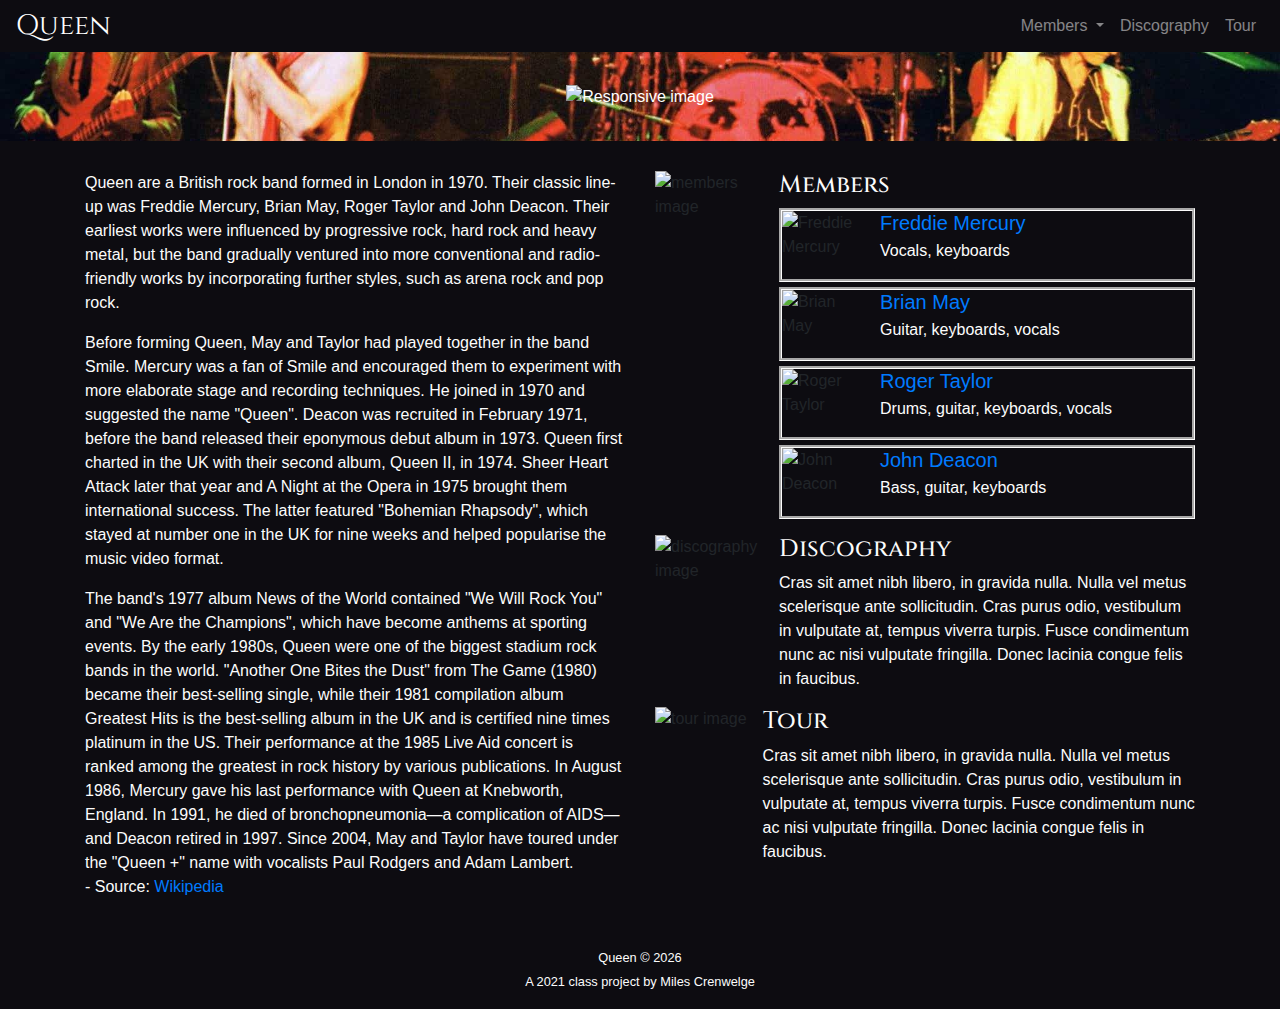
==== docs/index.html @ da1beb16 "html and templates check in" ====
<!doctype html>
<html lang="en">
  <head>
    <title>Queen | Index</title>
    <meta name="description" content="Learn about the band Queen.">
    <meta charset="utf-8">
    <meta http-equiv="X-UA-Compatible" content="IE=edge"/>
    <meta name="viewport" content="width=device-width, initial-scale=1, maximum-scale=1">
    <link rel="stylesheet" href="css/main.css">
    <link rel="preconnect" href="https://fonts.gstatic.com">
    <link href="https://fonts.googleapis.com/css2?family=Cinzel&display=swap" rel="stylesheet">
  </head>
  <body>
    <nav class="navbar navbar-expand-lg navbar-dark navbar-custom">
  <!-- make "Queen" a google font -->
  <a class="navbar-brand" href="index.html">Queen</a>
  <button class="navbar-toggler" type="button" data-toggle="collapse" data-target="#navbarNavDropdown" aria-controls="navbarNavDropdown" aria-expanded="false" aria-label="Toggle navigation">
    <span class="navbar-toggler-icon"></span>
  </button>
  <div class="collapse navbar-collapse" id="navbarNavDropdown">
    <ul class="navbar-nav ml-auto">
      <li class="nav-item">
        <!-- something needs to change here so the dropdown goes under members, not queen -->
        <a class="nav-link dropdown-toggle" href="#" id="navbarDropdownMenuLink" data-toggle="dropdown" aria-haspopup="true" aria-expanded="false">
          Members
        </a>
        <div class="dropdown-menu" aria-labelledby="navbarDropdownMenuLink">
          <!-- gotta change smth here so you can click on another member from the dropdown while on a member page (currently routes to /members/members/..., so it breaks) -->
          <a class="dropdown-item" href="members/freddie-mercury.html">Freddie Mercury</a>
          <a class="dropdown-item" href="members/brian-may.html">Brian May</a>
          <a class="dropdown-item" href="members/roger-taylor.html">Roger Taylor</a>
          <a class="dropdown-item" href="members/john-deacon.html">John Deacon</a>
        </div>
      </li>
      <li class="nav-item">
         <a class="nav-link" href="discography.html">Discography</a>
      </li>
      <li class="nav-item">
         <a class="nav-link" href="tour.html">Tour</a>
      </li>
    </ul>
  </div>
</nav>


    
<div class="jumbotron banner jumbotron-fluid text-center">
    <!-- can change the image out with the commented out stuff in the jumbotron includes -->
    <img src="../img/queen-logo-white.png" class="img-fluid" alt="Responsive image">
</div>


<div class="container">
  <div class="row">
  <!-- can i center this at everything before lg and then add extra top and bottom padding at lg to center it alongside the media objects -->
    <div class="site-description col-sm-12 col-md-12 col-lg-6">
      <p>Queen are a British rock band formed in London in 1970. Their classic line-up was Freddie Mercury, Brian May, Roger Taylor  and John Deacon. Their earliest works were influenced by progressive rock, hard rock and heavy metal, but the band gradually ventured into more conventional and radio-friendly works by incorporating further styles, such as arena rock and pop rock.</p>

      <p>Before forming Queen, May and Taylor had played together in the band Smile. Mercury was a fan of Smile and encouraged them to experiment with more elaborate stage and recording techniques. He joined in 1970 and suggested the name "Queen". Deacon was recruited in February 1971, before the band released their eponymous debut album in 1973. Queen first charted in the UK with their second album, Queen II, in 1974. Sheer Heart Attack later that year and A Night at the Opera in 1975 brought them international success. The latter featured "Bohemian Rhapsody", which stayed at number one in the UK for nine weeks and helped popularise the music video format.</p>

      <p>The band's 1977 album News of the World contained "We Will Rock You" and "We Are the Champions", which have become anthems at sporting events. By the early 1980s, Queen were one of the biggest stadium rock bands in the world. "Another One Bites the Dust" from The Game (1980) became their best-selling single, while their 1981 compilation album Greatest Hits is the best-selling album in the UK and is certified nine times platinum in the US. Their performance at the 1985 Live Aid concert is ranked among the greatest in rock history by various publications. In August 1986, Mercury gave his last performance with Queen at Knebworth, England. In 1991, he died of bronchopneumonia—a complication of AIDS—and Deacon retired in 1997. Since 2004, May and Taylor have toured under the "Queen +" name with vocalists Paul Rodgers and Adam Lambert.
      <!-- make this smaller -->
      <br>- Source: <a href="https://en.wikipedia.org/wiki/Queen_(band)">Wikipedia</a></p>
    </div>
    <div class="col-sm-12 col-md-12 col-lg-6">
      <div class="media">
        <img class="align-self-start mr-3 index-bullet-img" src="../img/queen-logo-white.png" alt="members image">
        <div class="media-body">
          <h4 class="mt-0">Members</h4>
          <ul class="list-unstyled">
            
            <li class="media index-members">
              <img class="index-members-photos mr-3 img-fluid" src="../img/members/freddie-mercury-bw.jpg" alt="Freddie Mercury">
              <div class="media-body">
                <h5 class="mt-0 mb-1"><a href="members/freddie-mercury.html">Freddie Mercury</a></h5>
                <p>Vocals, keyboards</p>
              </div>
            </li>
            
            <li class="media index-members">
              <img class="index-members-photos mr-3 img-fluid" src="../img/members/brian-may-bw.jpg" alt="Brian May">
              <div class="media-body">
                <h5 class="mt-0 mb-1"><a href="members/brian-may.html">Brian May</a></h5>
                <p>Guitar, keyboards, vocals</p>
              </div>
            </li>
            
            <li class="media index-members">
              <img class="index-members-photos mr-3 img-fluid" src="../img/members/roger-taylor-bw.jpg" alt="Roger Taylor">
              <div class="media-body">
                <h5 class="mt-0 mb-1"><a href="members/roger-taylor.html">Roger Taylor</a></h5>
                <p>Drums, guitar, keyboards, vocals</p>
              </div>
            </li>
            
            <li class="media index-members">
              <img class="index-members-photos mr-3 img-fluid" src="../img/members/john-deacon-bw.jpg" alt="John Deacon">
              <div class="media-body">
                <h5 class="mt-0 mb-1"><a href="members/john-deacon.html">John Deacon</a></h5>
                <p>Bass, guitar, keyboards</p>
              </div>
            </li>
            
          </ul>
        </div>
      </div>
      <div class="media">
        <img class="align-self-start mr-3 index-bullet-img" src="../img/queen-logo-white.png" alt="discography image">
        <div class="media-body">
          <h4 class="mt-0">Discography</h4>
          <p>Cras sit amet nibh libero, in gravida nulla. Nulla vel metus scelerisque ante sollicitudin. Cras purus odio, vestibulum in vulputate at, tempus viverra turpis. Fusce condimentum nunc ac nisi vulputate fringilla. Donec lacinia congue felis in faucibus.</p>
        </div>
      </div>
      <div class="media">
        <img class="align-self-start mr-3 index-bullet-img" src="../img/queen-logo-white.png" alt="tour image">
        <div class="media-body">
          <h4 class="mt-0">Tour</h4>
          <p>Cras sit amet nibh libero, in gravida nulla. Nulla vel metus scelerisque ante sollicitudin. Cras purus odio, vestibulum in vulputate at, tempus viverra turpis. Fusce condimentum nunc ac nisi vulputate fringilla. Donec lacinia congue felis in faucibus.</p>
        </div>
      </div>
    </div>
  </div>
</div>


    <footer>
<p id="legal" class="center-block text-center">
  <small> Queen &copy; <span class="copyright-year"></span><br>A 2021 class project by Miles Crenwelge</p>
</footer>


    <script src="js/jquery.js"></script>
    <script src="js/popper.js"></script>
    <script src="js/bootstrap.js"></script>
    <script src="js/scripts.js"></script>
  </body>
</html>
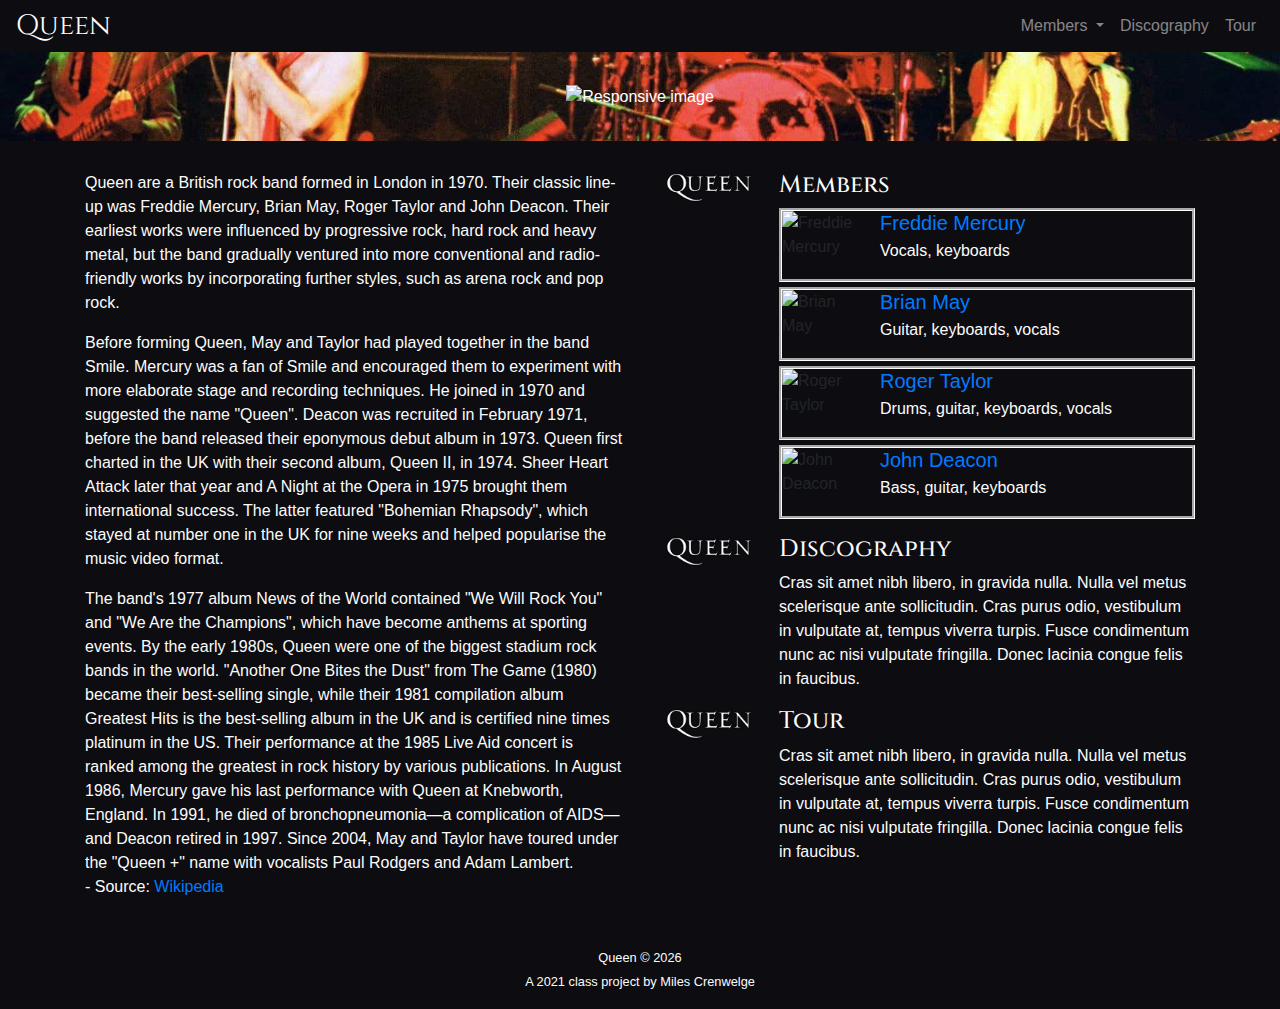
==== commit 463001a6: "fixing some images" ====
--- a/docs/index.html
+++ b/docs/index.html
@@ -64,7 +64,7 @@
     </div>
     <div class="col-sm-12 col-md-12 col-lg-6">
       <div class="media">
-        <img class="align-self-start mr-3 index-bullet-img" src="../img/queen-logo-white.png" alt="members image">
+        <img class="align-self-start mr-3 index-bullet-img" src="img/queen-logo-white.png" alt="members image">
         <div class="media-body">
           <h4 class="mt-0">Members</h4>
           <ul class="list-unstyled">
@@ -105,14 +105,14 @@
         </div>
       </div>
       <div class="media">
-        <img class="align-self-start mr-3 index-bullet-img" src="../img/queen-logo-white.png" alt="discography image">
+        <img class="align-self-start mr-3 index-bullet-img" src="img/queen-logo-white.png" alt="discography image">
         <div class="media-body">
           <h4 class="mt-0">Discography</h4>
           <p>Cras sit amet nibh libero, in gravida nulla. Nulla vel metus scelerisque ante sollicitudin. Cras purus odio, vestibulum in vulputate at, tempus viverra turpis. Fusce condimentum nunc ac nisi vulputate fringilla. Donec lacinia congue felis in faucibus.</p>
         </div>
       </div>
       <div class="media">
-        <img class="align-self-start mr-3 index-bullet-img" src="../img/queen-logo-white.png" alt="tour image">
+        <img class="align-self-start mr-3 index-bullet-img" src="img/queen-logo-white.png" alt="tour image">
         <div class="media-body">
           <h4 class="mt-0">Tour</h4>
           <p>Cras sit amet nibh libero, in gravida nulla. Nulla vel metus scelerisque ante sollicitudin. Cras purus odio, vestibulum in vulputate at, tempus viverra turpis. Fusce condimentum nunc ac nisi vulputate fringilla. Donec lacinia congue felis in faucibus.</p>
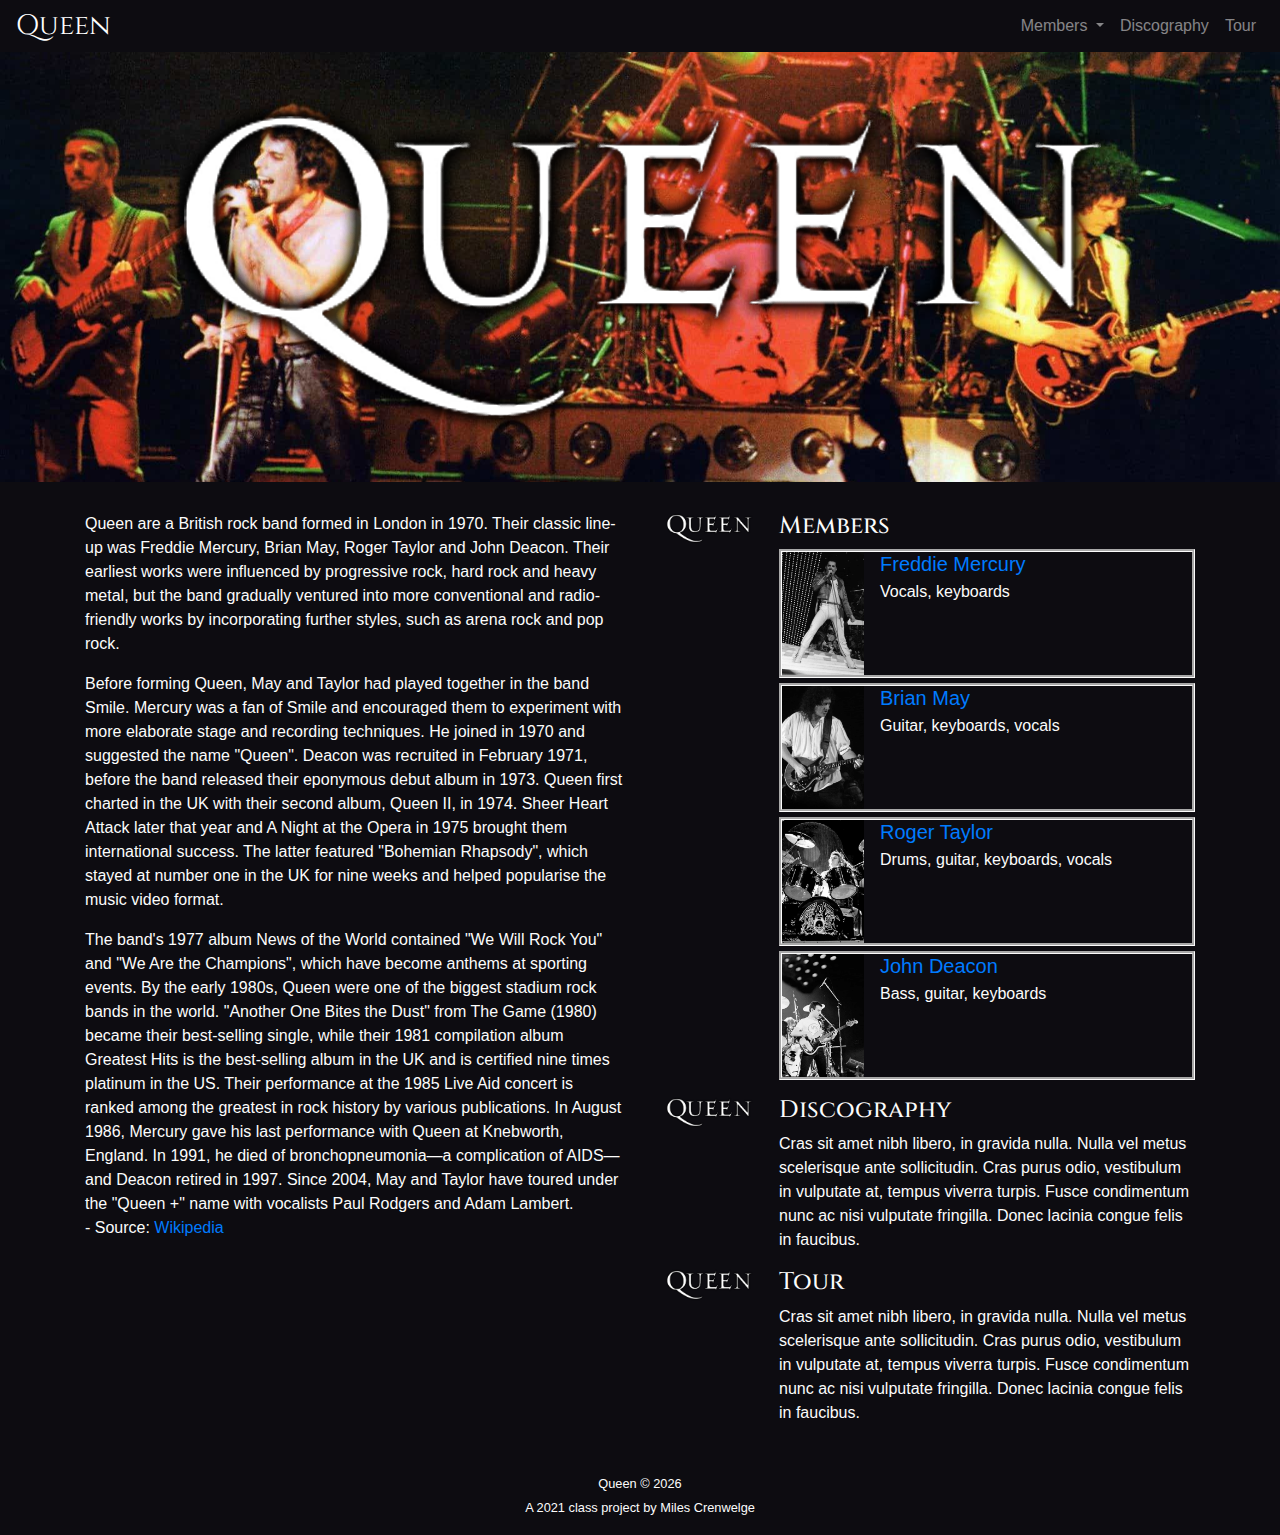
==== commit f7824f51: "fixing images for pages, hopefully" ====
--- a/docs/index.html
+++ b/docs/index.html
@@ -46,7 +46,7 @@
     
 <div class="jumbotron banner jumbotron-fluid text-center">
     <!-- can change the image out with the commented out stuff in the jumbotron includes -->
-    <img src="../img/queen-logo-white.png" class="img-fluid" alt="Responsive image">
+    <img src="img/queen-logo-white.png" class="img-fluid" alt="Responsive image">
 </div>
 
 
@@ -70,7 +70,7 @@
           <ul class="list-unstyled">
             
             <li class="media index-members">
-              <img class="index-members-photos mr-3 img-fluid" src="../img/members/freddie-mercury-bw.jpg" alt="Freddie Mercury">
+              <img class="index-members-photos mr-3 img-fluid" src="img/members/freddie-mercury-bw.jpg" alt="Freddie Mercury">
               <div class="media-body">
                 <h5 class="mt-0 mb-1"><a href="members/freddie-mercury.html">Freddie Mercury</a></h5>
                 <p>Vocals, keyboards</p>
@@ -78,7 +78,7 @@
             </li>
             
             <li class="media index-members">
-              <img class="index-members-photos mr-3 img-fluid" src="../img/members/brian-may-bw.jpg" alt="Brian May">
+              <img class="index-members-photos mr-3 img-fluid" src="img/members/brian-may-bw.jpg" alt="Brian May">
               <div class="media-body">
                 <h5 class="mt-0 mb-1"><a href="members/brian-may.html">Brian May</a></h5>
                 <p>Guitar, keyboards, vocals</p>
@@ -86,7 +86,7 @@
             </li>
             
             <li class="media index-members">
-              <img class="index-members-photos mr-3 img-fluid" src="../img/members/roger-taylor-bw.jpg" alt="Roger Taylor">
+              <img class="index-members-photos mr-3 img-fluid" src="img/members/roger-taylor-bw.jpg" alt="Roger Taylor">
               <div class="media-body">
                 <h5 class="mt-0 mb-1"><a href="members/roger-taylor.html">Roger Taylor</a></h5>
                 <p>Drums, guitar, keyboards, vocals</p>
@@ -94,7 +94,7 @@
             </li>
             
             <li class="media index-members">
-              <img class="index-members-photos mr-3 img-fluid" src="../img/members/john-deacon-bw.jpg" alt="John Deacon">
+              <img class="index-members-photos mr-3 img-fluid" src="img/members/john-deacon-bw.jpg" alt="John Deacon">
               <div class="media-body">
                 <h5 class="mt-0 mb-1"><a href="members/john-deacon.html">John Deacon</a></h5>
                 <p>Bass, guitar, keyboards</p>
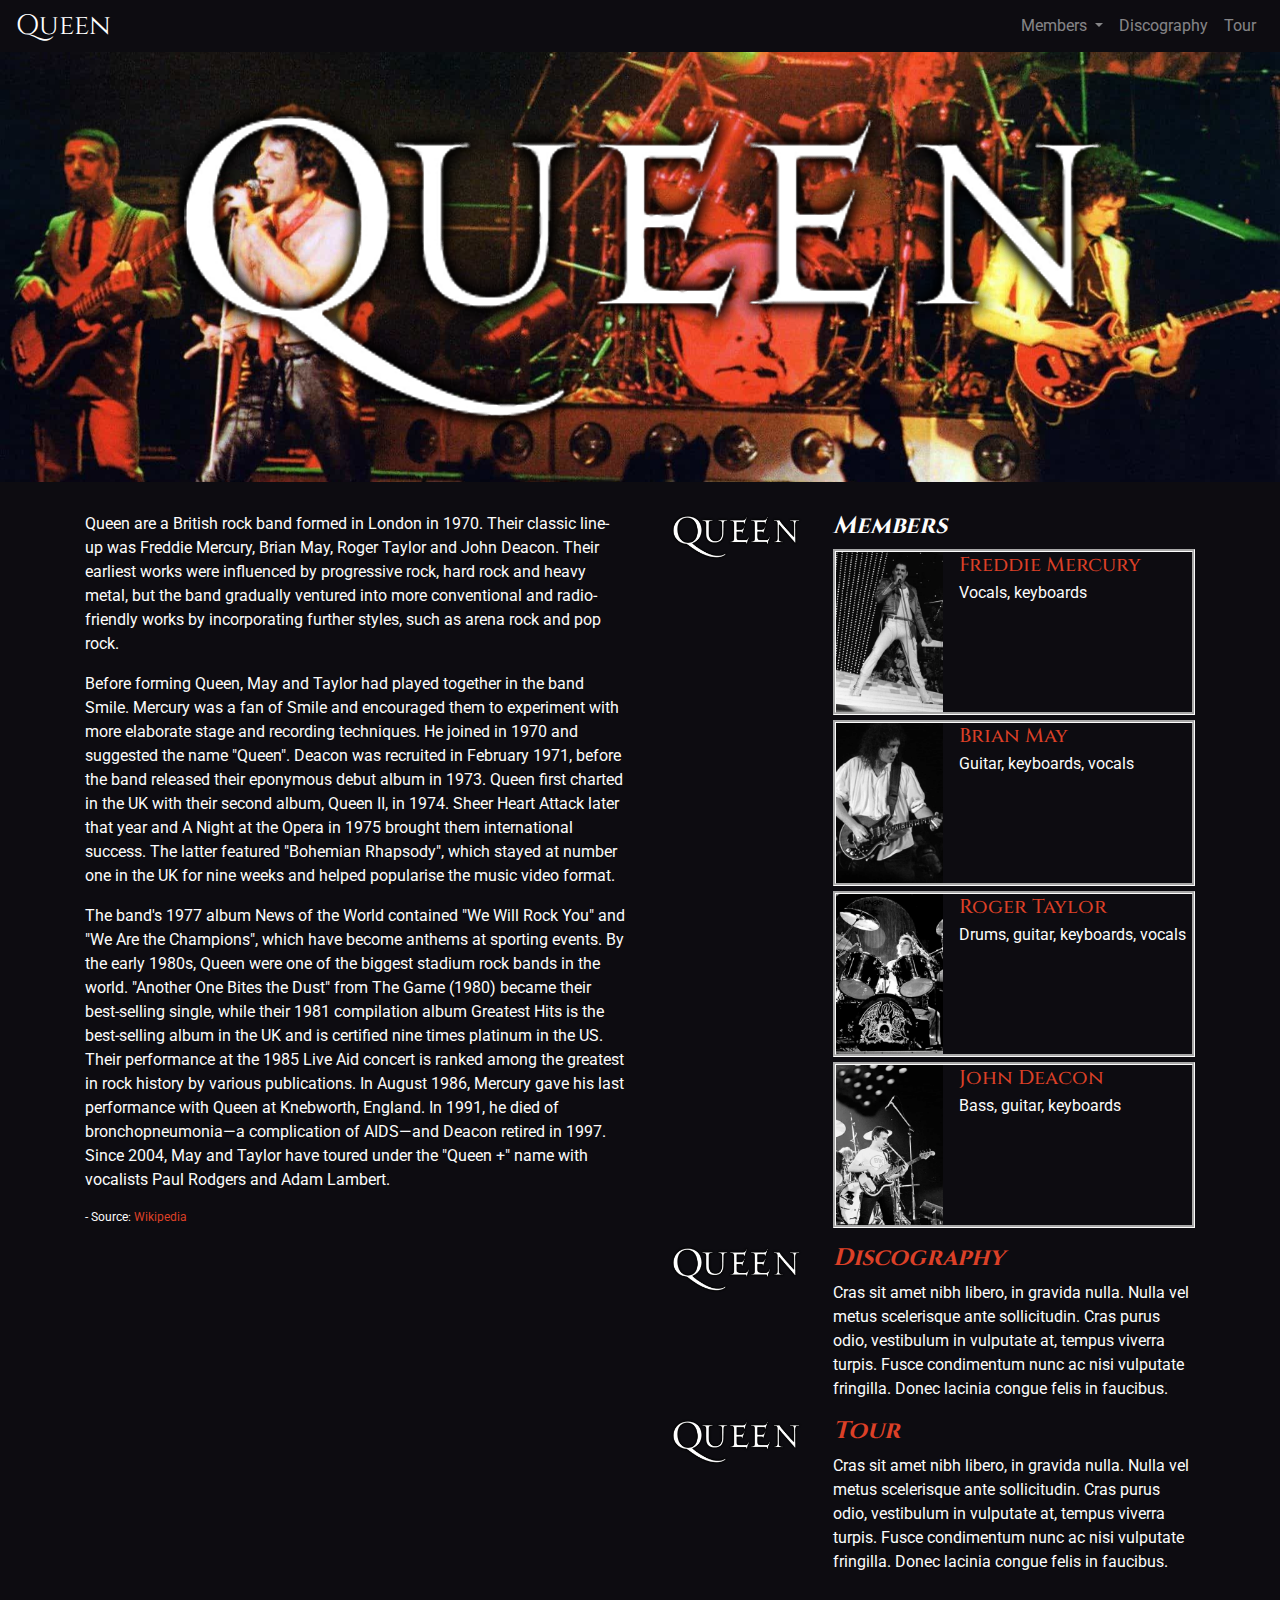
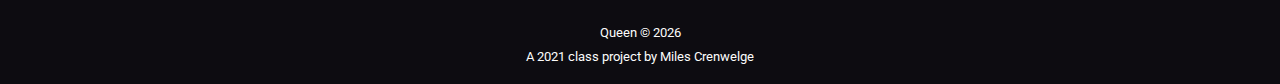
==== commit 939996f3: "updating some fonts" ====
--- a/docs/index.html
+++ b/docs/index.html
@@ -8,7 +8,8 @@
     <meta name="viewport" content="width=device-width, initial-scale=1, maximum-scale=1">
     <link rel="stylesheet" href="css/main.css">
     <link rel="preconnect" href="https://fonts.gstatic.com">
-    <link href="https://fonts.googleapis.com/css2?family=Cinzel&display=swap" rel="stylesheet">
+    <link rel="preconnect" href="https://fonts.gstatic.com">
+    <link href="https://fonts.googleapis.com/css2?family=Cinzel&family=Roboto:ital@0;1&display=swap" rel="stylesheet">
   </head>
   <body>
     <nav class="navbar navbar-expand-lg navbar-dark navbar-custom">
@@ -58,9 +59,9 @@
 
       <p>Before forming Queen, May and Taylor had played together in the band Smile. Mercury was a fan of Smile and encouraged them to experiment with more elaborate stage and recording techniques. He joined in 1970 and suggested the name "Queen". Deacon was recruited in February 1971, before the band released their eponymous debut album in 1973. Queen first charted in the UK with their second album, Queen II, in 1974. Sheer Heart Attack later that year and A Night at the Opera in 1975 brought them international success. The latter featured "Bohemian Rhapsody", which stayed at number one in the UK for nine weeks and helped popularise the music video format.</p>
 
-      <p>The band's 1977 album News of the World contained "We Will Rock You" and "We Are the Champions", which have become anthems at sporting events. By the early 1980s, Queen were one of the biggest stadium rock bands in the world. "Another One Bites the Dust" from The Game (1980) became their best-selling single, while their 1981 compilation album Greatest Hits is the best-selling album in the UK and is certified nine times platinum in the US. Their performance at the 1985 Live Aid concert is ranked among the greatest in rock history by various publications. In August 1986, Mercury gave his last performance with Queen at Knebworth, England. In 1991, he died of bronchopneumonia—a complication of AIDS—and Deacon retired in 1997. Since 2004, May and Taylor have toured under the "Queen +" name with vocalists Paul Rodgers and Adam Lambert.
+      <p>The band's 1977 album News of the World contained "We Will Rock You" and "We Are the Champions", which have become anthems at sporting events. By the early 1980s, Queen were one of the biggest stadium rock bands in the world. "Another One Bites the Dust" from The Game (1980) became their best-selling single, while their 1981 compilation album Greatest Hits is the best-selling album in the UK and is certified nine times platinum in the US. Their performance at the 1985 Live Aid concert is ranked among the greatest in rock history by various publications. In August 1986, Mercury gave his last performance with Queen at Knebworth, England. In 1991, he died of bronchopneumonia—a complication of AIDS—and Deacon retired in 1997. Since 2004, May and Taylor have toured under the "Queen +" name with vocalists Paul Rodgers and Adam Lambert. </p>
       <!-- make this smaller -->
-      <br>- Source: <a href="https://en.wikipedia.org/wiki/Queen_(band)">Wikipedia</a></p>
+      <p class="band-description-index">- Source: <a href="https://en.wikipedia.org/wiki/Queen_(band)">Wikipedia</a></p>
     </div>
     <div class="col-sm-12 col-md-12 col-lg-6">
       <div class="media">
@@ -72,7 +73,7 @@
             <li class="media index-members">
               <img class="index-members-photos mr-3 img-fluid" src="img/members/freddie-mercury-bw.jpg" alt="Freddie Mercury">
               <div class="media-body">
-                <h5 class="mt-0 mb-1"><a href="members/freddie-mercury.html">Freddie Mercury</a></h5>
+                <h5 class="mt-0 mb-1"><a  class="index-members-name" href="members/freddie-mercury.html">Freddie Mercury</a></h5>
                 <p>Vocals, keyboards</p>
               </div>
             </li>
@@ -80,7 +81,7 @@
             <li class="media index-members">
               <img class="index-members-photos mr-3 img-fluid" src="img/members/brian-may-bw.jpg" alt="Brian May">
               <div class="media-body">
-                <h5 class="mt-0 mb-1"><a href="members/brian-may.html">Brian May</a></h5>
+                <h5 class="mt-0 mb-1"><a  class="index-members-name" href="members/brian-may.html">Brian May</a></h5>
                 <p>Guitar, keyboards, vocals</p>
               </div>
             </li>
@@ -88,7 +89,7 @@
             <li class="media index-members">
               <img class="index-members-photos mr-3 img-fluid" src="img/members/roger-taylor-bw.jpg" alt="Roger Taylor">
               <div class="media-body">
-                <h5 class="mt-0 mb-1"><a href="members/roger-taylor.html">Roger Taylor</a></h5>
+                <h5 class="mt-0 mb-1"><a  class="index-members-name" href="members/roger-taylor.html">Roger Taylor</a></h5>
                 <p>Drums, guitar, keyboards, vocals</p>
               </div>
             </li>
@@ -96,7 +97,7 @@
             <li class="media index-members">
               <img class="index-members-photos mr-3 img-fluid" src="img/members/john-deacon-bw.jpg" alt="John Deacon">
               <div class="media-body">
-                <h5 class="mt-0 mb-1"><a href="members/john-deacon.html">John Deacon</a></h5>
+                <h5 class="mt-0 mb-1"><a  class="index-members-name" href="members/john-deacon.html">John Deacon</a></h5>
                 <p>Bass, guitar, keyboards</p>
               </div>
             </li>
@@ -107,14 +108,14 @@
       <div class="media">
         <img class="align-self-start mr-3 index-bullet-img" src="img/queen-logo-white.png" alt="discography image">
         <div class="media-body">
-          <h4 class="mt-0">Discography</h4>
+          <h4 class="mt-0"><a href="discography.html">Discography</a></h4>
           <p>Cras sit amet nibh libero, in gravida nulla. Nulla vel metus scelerisque ante sollicitudin. Cras purus odio, vestibulum in vulputate at, tempus viverra turpis. Fusce condimentum nunc ac nisi vulputate fringilla. Donec lacinia congue felis in faucibus.</p>
         </div>
       </div>
       <div class="media">
         <img class="align-self-start mr-3 index-bullet-img" src="img/queen-logo-white.png" alt="tour image">
         <div class="media-body">
-          <h4 class="mt-0">Tour</h4>
+          <h4 class="mt-0"><a href="tour.html">Tour</a></h4>
           <p>Cras sit amet nibh libero, in gravida nulla. Nulla vel metus scelerisque ante sollicitudin. Cras purus odio, vestibulum in vulputate at, tempus viverra turpis. Fusce condimentum nunc ac nisi vulputate fringilla. Donec lacinia congue felis in faucibus.</p>
         </div>
       </div>
--- a/docs/css/main.css
+++ b/docs/css/main.css
@@ -3,5 +3,5 @@
  * Copyright 2011-2021 The Bootstrap Authors
  * Copyright 2011-2021 Twitter, Inc.
  * Licensed under MIT (https://github.com/twbs/bootstrap/blob/main/LICENSE)
- */:root{--blue:#007bff;--indigo:#6610f2;--purple:#6f42c1;--pink:#e83e8c;--red:#dc3545;--orange:#fd7e14;--yellow:#ffc107;--green:#28a745;--teal:#20c997;--cyan:#17a2b8;--white:#fff;--gray:#6c757d;--gray-dark:#343a40;--primary:#007bff;--secondary:#6c757d;--success:#28a745;--info:#17a2b8;--warning:#ffc107;--danger:#dc3545;--light:#f8f9fa;--dark:#343a40;--breakpoint-xs:0;--breakpoint-sm:576px;--breakpoint-md:768px;--breakpoint-lg:992px;--breakpoint-xl:1200px;--font-family-sans-serif:-apple-system,BlinkMacSystemFont,"Segoe UI",Roboto,"Helvetica Neue",Arial,"Noto Sans","Liberation Sans",sans-serif,"Apple Color Emoji","Segoe UI Emoji","Segoe UI Symbol","Noto Color Emoji";--font-family-monospace:SFMono-Regular,Menlo,Monaco,Consolas,"Liberation Mono","Courier New",monospace}*,:after,:before{box-sizing:border-box}html{font-family:sans-serif;line-height:1.15;-webkit-text-size-adjust:100%;-webkit-tap-highlight-color:rgba(0,0,0,0)}article,aside,figcaption,figure,footer,header,hgroup,main,nav,section{display:block}body{margin:0;font-family:-apple-system,BlinkMacSystemFont,Segoe UI,Roboto,Helvetica Neue,Arial,Noto Sans,Liberation Sans,sans-serif,Apple Color Emoji,Segoe UI Emoji,Segoe UI Symbol,Noto Color Emoji;font-size:1rem;font-weight:400;line-height:1.5;color:#212529;text-align:left;background-color:#fff}[tabindex="-1"]:focus:not(:focus-visible){outline:0!important}hr{box-sizing:content-box;height:0;overflow:visible}h1,h2,h3,h4,h5,h6{margin-top:0;margin-bottom:.5rem}p{margin-top:0;margin-bottom:1rem}abbr[data-original-title],abbr[title]{text-decoration:underline;-webkit-text-decoration:underline dotted;-moz-text-decoration:underline dotted;text-decoration:underline dotted;cursor:help;border-bottom:0;-webkit-text-decoration-skip-ink:none;text-decoration-skip-ink:none}address{font-style:normal;line-height:inherit}address,dl,ol,ul{margin-bottom:1rem}dl,ol,ul{margin-top:0}ol ol,ol ul,ul ol,ul ul{margin-bottom:0}dt{font-weight:700}dd{margin-bottom:.5rem;margin-left:0}blockquote{margin:0 0 1rem}b,strong{font-weight:bolder}small{font-size:80%}sub,sup{position:relative;font-size:75%;line-height:0;vertical-align:baseline}sub{bottom:-.25em}sup{top:-.5em}a{color:#007bff;text-decoration:none;background-color:transparent}a:hover{color:#0056b3;text-decoration:underline}a:not([href]):not([class]){color:inherit;text-decoration:none}a:not([href]):not([class]):hover{color:inherit;text-decoration:none}code,kbd,pre,samp{font-family:SFMono-Regular,Menlo,Monaco,Consolas,Liberation Mono,Courier New,monospace;font-size:1em}pre{margin-top:0;margin-bottom:1rem;overflow:auto;-ms-overflow-style:scrollbar}figure{margin:0 0 1rem}img{border-style:none}img,svg{vertical-align:middle}svg{overflow:hidden}table{border-collapse:collapse}caption{padding-top:.75rem;padding-bottom:.75rem;color:#6c757d;text-align:left;caption-side:bottom}th{text-align:inherit;text-align:-webkit-match-parent}label{display:inline-block;margin-bottom:.5rem}button{border-radius:0}button:focus:not(:focus-visible){outline:0}button,input,optgroup,select,textarea{margin:0;font-family:inherit;font-size:inherit;line-height:inherit}button,input{overflow:visible}button,select{text-transform:none}[role=button]{cursor:pointer}select{word-wrap:normal}[type=button],[type=reset],[type=submit],button{-webkit-appearance:button}[type=button]:not(:disabled),[type=reset]:not(:disabled),[type=submit]:not(:disabled),button:not(:disabled){cursor:pointer}[type=button]::-moz-focus-inner,[type=reset]::-moz-focus-inner,[type=submit]::-moz-focus-inner,button::-moz-focus-inner{padding:0;border-style:none}input[type=checkbox],input[type=radio]{box-sizing:border-box;padding:0}textarea{overflow:auto;resize:vertical}fieldset{min-width:0;padding:0;margin:0;border:0}legend{display:block;width:100%;max-width:100%;padding:0;margin-bottom:.5rem;font-size:1.5rem;line-height:inherit;color:inherit;white-space:normal}progress{vertical-align:baseline}[type=number]::-webkit-inner-spin-button,[type=number]::-webkit-outer-spin-button{height:auto}[type=search]{outline-offset:-2px;-webkit-appearance:none}[type=search]::-webkit-search-decoration{-webkit-appearance:none}::-webkit-file-upload-button{font:inherit;-webkit-appearance:button}output{display:inline-block}summary{display:list-item;cursor:pointer}template{display:none}[hidden]{display:none!important}.h1,.h2,.h3,.h4,.h5,.h6,h1,h2,h3,h4,h5,h6{margin-bottom:.5rem;font-weight:500;line-height:1.2}.h1,h1{font-size:2.5rem}.h2,h2{font-size:2rem}.h3,h3{font-size:1.75rem}.h4,h4{font-size:1.5rem}.h5,h5{font-size:1.25rem}.h6,h6{font-size:1rem}.lead{font-size:1.25rem;font-weight:300}.display-1{font-size:6rem}.display-1,.display-2{font-weight:300;line-height:1.2}.display-2{font-size:5.5rem}.display-3{font-size:4.5rem}.display-3,.display-4{font-weight:300;line-height:1.2}.display-4{font-size:3.5rem}hr{margin-top:1rem;margin-bottom:1rem;border:0;border-top:1px solid rgba(0,0,0,.1)}.small,small{font-size:80%;font-weight:400}.mark,mark{padding:.2em;background-color:#fcf8e3}.list-inline,.list-unstyled{padding-left:0;list-style:none}.list-inline-item{display:inline-block}.list-inline-item:not(:last-child){margin-right:.5rem}.initialism{font-size:90%;text-transform:uppercase}.blockquote{margin-bottom:1rem;font-size:1.25rem}.blockquote-footer{display:block;font-size:80%;color:#6c757d}.blockquote-footer:before{content:"\2014\00A0"}.img-fluid,.img-thumbnail{max-width:100%;height:auto}.img-thumbnail{padding:.25rem;background-color:#fff;border:1px solid #dee2e6;border-radius:.25rem}.figure{display:inline-block}.figure-img{margin-bottom:.5rem;line-height:1}.figure-caption{font-size:90%;color:#6c757d}code{font-size:87.5%;color:#e83e8c;word-wrap:break-word}a>code{color:inherit}kbd{padding:.2rem .4rem;font-size:87.5%;color:#fff;background-color:#212529;border-radius:.2rem}kbd kbd{padding:0;font-size:100%;font-weight:700}pre{display:block;font-size:87.5%;color:#212529}pre code{font-size:inherit;color:inherit;word-break:normal}.pre-scrollable{max-height:340px;overflow-y:scroll}.container,.container-fluid,.container-lg,.container-md,.container-sm,.container-xl{width:100%;padding-right:15px;padding-left:15px;margin-right:auto;margin-left:auto}@media (min-width:576px){.container,.container-sm{max-width:540px}}@media (min-width:768px){.container,.container-md,.container-sm{max-width:720px}}@media (min-width:992px){.container,.container-lg,.container-md,.container-sm{max-width:960px}}@media (min-width:1200px){.container,.container-lg,.container-md,.container-sm,.container-xl{max-width:1140px}}.row{display:-webkit-flex;display:-ms-flexbox;display:flex;-webkit-flex-wrap:wrap;-ms-flex-wrap:wrap;flex-wrap:wrap;margin-right:-15px;margin-left:-15px}.no-gutters{margin-right:0;margin-left:0}.no-gutters>.col,.no-gutters>[class*=col-]{padding-right:0;padding-left:0}.col,.col-1,.col-2,.col-3,.col-4,.col-5,.col-6,.col-7,.col-8,.col-9,.col-10,.col-11,.col-12,.col-auto,.col-lg,.col-lg-1,.col-lg-2,.col-lg-3,.col-lg-4,.col-lg-5,.col-lg-6,.col-lg-7,.col-lg-8,.col-lg-9,.col-lg-10,.col-lg-11,.col-lg-12,.col-lg-auto,.col-md,.col-md-1,.col-md-2,.col-md-3,.col-md-4,.col-md-5,.col-md-6,.col-md-7,.col-md-8,.col-md-9,.col-md-10,.col-md-11,.col-md-12,.col-md-auto,.col-sm,.col-sm-1,.col-sm-2,.col-sm-3,.col-sm-4,.col-sm-5,.col-sm-6,.col-sm-7,.col-sm-8,.col-sm-9,.col-sm-10,.col-sm-11,.col-sm-12,.col-sm-auto,.col-xl,.col-xl-1,.col-xl-2,.col-xl-3,.col-xl-4,.col-xl-5,.col-xl-6,.col-xl-7,.col-xl-8,.col-xl-9,.col-xl-10,.col-xl-11,.col-xl-12,.col-xl-auto{position:relative;width:100%;padding-right:15px;padding-left:15px}.col{-webkit-flex-basis:0;-ms-flex-preferred-size:0;flex-basis:0;-webkit-flex-grow:1;-ms-flex-positive:1;flex-grow:1;max-width:100%}.row-cols-1>*{-webkit-flex:0 0 100%;-ms-flex:0 0 100%;flex:0 0 100%;max-width:100%}.row-cols-2>*{-webkit-flex:0 0 50%;-ms-flex:0 0 50%;flex:0 0 50%;max-width:50%}.row-cols-3>*{-webkit-flex:0 0 33.33333%;-ms-flex:0 0 33.33333%;flex:0 0 33.33333%;max-width:33.33333%}.row-cols-4>*{-webkit-flex:0 0 25%;-ms-flex:0 0 25%;flex:0 0 25%;max-width:25%}.row-cols-5>*{-webkit-flex:0 0 20%;-ms-flex:0 0 20%;flex:0 0 20%;max-width:20%}.row-cols-6>*{-webkit-flex:0 0 16.66667%;-ms-flex:0 0 16.66667%;flex:0 0 16.66667%;max-width:16.66667%}.col-auto{-webkit-flex:0 0 auto;-ms-flex:0 0 auto;flex:0 0 auto;width:auto;max-width:100%}.col-1{-webkit-flex:0 0 8.33333%;-ms-flex:0 0 8.33333%;flex:0 0 8.33333%;max-width:8.33333%}.col-2{-webkit-flex:0 0 16.66667%;-ms-flex:0 0 16.66667%;flex:0 0 16.66667%;max-width:16.66667%}.col-3{-webkit-flex:0 0 25%;-ms-flex:0 0 25%;flex:0 0 25%;max-width:25%}.col-4{-webkit-flex:0 0 33.33333%;-ms-flex:0 0 33.33333%;flex:0 0 33.33333%;max-width:33.33333%}.col-5{-webkit-flex:0 0 41.66667%;-ms-flex:0 0 41.66667%;flex:0 0 41.66667%;max-width:41.66667%}.col-6{-webkit-flex:0 0 50%;-ms-flex:0 0 50%;flex:0 0 50%;max-width:50%}.col-7{-webkit-flex:0 0 58.33333%;-ms-flex:0 0 58.33333%;flex:0 0 58.33333%;max-width:58.33333%}.col-8{-webkit-flex:0 0 66.66667%;-ms-flex:0 0 66.66667%;flex:0 0 66.66667%;max-width:66.66667%}.col-9{-webkit-flex:0 0 75%;-ms-flex:0 0 75%;flex:0 0 75%;max-width:75%}.col-10{-webkit-flex:0 0 83.33333%;-ms-flex:0 0 83.33333%;flex:0 0 83.33333%;max-width:83.33333%}.col-11{-webkit-flex:0 0 91.66667%;-ms-flex:0 0 91.66667%;flex:0 0 91.66667%;max-width:91.66667%}.col-12{-webkit-flex:0 0 100%;-ms-flex:0 0 100%;flex:0 0 100%;max-width:100%}.order-first{-webkit-order:-1;-ms-flex-order:-1;order:-1}.order-last{-webkit-order:13;-ms-flex-order:13;order:13}.order-0{-webkit-order:0;-ms-flex-order:0;order:0}.order-1{-webkit-order:1;-ms-flex-order:1;order:1}.order-2{-webkit-order:2;-ms-flex-order:2;order:2}.order-3{-webkit-order:3;-ms-flex-order:3;order:3}.order-4{-webkit-order:4;-ms-flex-order:4;order:4}.order-5{-webkit-order:5;-ms-flex-order:5;order:5}.order-6{-webkit-order:6;-ms-flex-order:6;order:6}.order-7{-webkit-order:7;-ms-flex-order:7;order:7}.order-8{-webkit-order:8;-ms-flex-order:8;order:8}.order-9{-webkit-order:9;-ms-flex-order:9;order:9}.order-10{-webkit-order:10;-ms-flex-order:10;order:10}.order-11{-webkit-order:11;-ms-flex-order:11;order:11}.order-12{-webkit-order:12;-ms-flex-order:12;order:12}.offset-1{margin-left:8.33333%}.offset-2{margin-left:16.66667%}.offset-3{margin-left:25%}.offset-4{margin-left:33.33333%}.offset-5{margin-left:41.66667%}.offset-6{margin-left:50%}.offset-7{margin-left:58.33333%}.offset-8{margin-left:66.66667%}.offset-9{margin-left:75%}.offset-10{margin-left:83.33333%}.offset-11{margin-left:91.66667%}@media (min-width:576px){.col-sm{-webkit-flex-basis:0;-ms-flex-preferred-size:0;flex-basis:0;-webkit-flex-grow:1;-ms-flex-positive:1;flex-grow:1;max-width:100%}.row-cols-sm-1>*{-webkit-flex:0 0 100%;-ms-flex:0 0 100%;flex:0 0 100%;max-width:100%}.row-cols-sm-2>*{-webkit-flex:0 0 50%;-ms-flex:0 0 50%;flex:0 0 50%;max-width:50%}.row-cols-sm-3>*{-webkit-flex:0 0 33.33333%;-ms-flex:0 0 33.33333%;flex:0 0 33.33333%;max-width:33.33333%}.row-cols-sm-4>*{-webkit-flex:0 0 25%;-ms-flex:0 0 25%;flex:0 0 25%;max-width:25%}.row-cols-sm-5>*{-webkit-flex:0 0 20%;-ms-flex:0 0 20%;flex:0 0 20%;max-width:20%}.row-cols-sm-6>*{-webkit-flex:0 0 16.66667%;-ms-flex:0 0 16.66667%;flex:0 0 16.66667%;max-width:16.66667%}.col-sm-auto{-webkit-flex:0 0 auto;-ms-flex:0 0 auto;flex:0 0 auto;width:auto;max-width:100%}.col-sm-1{-webkit-flex:0 0 8.33333%;-ms-flex:0 0 8.33333%;flex:0 0 8.33333%;max-width:8.33333%}.col-sm-2{-webkit-flex:0 0 16.66667%;-ms-flex:0 0 16.66667%;flex:0 0 16.66667%;max-width:16.66667%}.col-sm-3{-webkit-flex:0 0 25%;-ms-flex:0 0 25%;flex:0 0 25%;max-width:25%}.col-sm-4{-webkit-flex:0 0 33.33333%;-ms-flex:0 0 33.33333%;flex:0 0 33.33333%;max-width:33.33333%}.col-sm-5{-webkit-flex:0 0 41.66667%;-ms-flex:0 0 41.66667%;flex:0 0 41.66667%;max-width:41.66667%}.col-sm-6{-webkit-flex:0 0 50%;-ms-flex:0 0 50%;flex:0 0 50%;max-width:50%}.col-sm-7{-webkit-flex:0 0 58.33333%;-ms-flex:0 0 58.33333%;flex:0 0 58.33333%;max-width:58.33333%}.col-sm-8{-webkit-flex:0 0 66.66667%;-ms-flex:0 0 66.66667%;flex:0 0 66.66667%;max-width:66.66667%}.col-sm-9{-webkit-flex:0 0 75%;-ms-flex:0 0 75%;flex:0 0 75%;max-width:75%}.col-sm-10{-webkit-flex:0 0 83.33333%;-ms-flex:0 0 83.33333%;flex:0 0 83.33333%;max-width:83.33333%}.col-sm-11{-webkit-flex:0 0 91.66667%;-ms-flex:0 0 91.66667%;flex:0 0 91.66667%;max-width:91.66667%}.col-sm-12{-webkit-flex:0 0 100%;-ms-flex:0 0 100%;flex:0 0 100%;max-width:100%}.order-sm-first{-webkit-order:-1;-ms-flex-order:-1;order:-1}.order-sm-last{-webkit-order:13;-ms-flex-order:13;order:13}.order-sm-0{-webkit-order:0;-ms-flex-order:0;order:0}.order-sm-1{-webkit-order:1;-ms-flex-order:1;order:1}.order-sm-2{-webkit-order:2;-ms-flex-order:2;order:2}.order-sm-3{-webkit-order:3;-ms-flex-order:3;order:3}.order-sm-4{-webkit-order:4;-ms-flex-order:4;order:4}.order-sm-5{-webkit-order:5;-ms-flex-order:5;order:5}.order-sm-6{-webkit-order:6;-ms-flex-order:6;order:6}.order-sm-7{-webkit-order:7;-ms-flex-order:7;order:7}.order-sm-8{-webkit-order:8;-ms-flex-order:8;order:8}.order-sm-9{-webkit-order:9;-ms-flex-order:9;order:9}.order-sm-10{-webkit-order:10;-ms-flex-order:10;order:10}.order-sm-11{-webkit-order:11;-ms-flex-order:11;order:11}.order-sm-12{-webkit-order:12;-ms-flex-order:12;order:12}.offset-sm-0{margin-left:0}.offset-sm-1{margin-left:8.33333%}.offset-sm-2{margin-left:16.66667%}.offset-sm-3{margin-left:25%}.offset-sm-4{margin-left:33.33333%}.offset-sm-5{margin-left:41.66667%}.offset-sm-6{margin-left:50%}.offset-sm-7{margin-left:58.33333%}.offset-sm-8{margin-left:66.66667%}.offset-sm-9{margin-left:75%}.offset-sm-10{margin-left:83.33333%}.offset-sm-11{margin-left:91.66667%}}@media (min-width:768px){.col-md{-webkit-flex-basis:0;-ms-flex-preferred-size:0;flex-basis:0;-webkit-flex-grow:1;-ms-flex-positive:1;flex-grow:1;max-width:100%}.row-cols-md-1>*{-webkit-flex:0 0 100%;-ms-flex:0 0 100%;flex:0 0 100%;max-width:100%}.row-cols-md-2>*{-webkit-flex:0 0 50%;-ms-flex:0 0 50%;flex:0 0 50%;max-width:50%}.row-cols-md-3>*{-webkit-flex:0 0 33.33333%;-ms-flex:0 0 33.33333%;flex:0 0 33.33333%;max-width:33.33333%}.row-cols-md-4>*{-webkit-flex:0 0 25%;-ms-flex:0 0 25%;flex:0 0 25%;max-width:25%}.row-cols-md-5>*{-webkit-flex:0 0 20%;-ms-flex:0 0 20%;flex:0 0 20%;max-width:20%}.row-cols-md-6>*{-webkit-flex:0 0 16.66667%;-ms-flex:0 0 16.66667%;flex:0 0 16.66667%;max-width:16.66667%}.col-md-auto{-webkit-flex:0 0 auto;-ms-flex:0 0 auto;flex:0 0 auto;width:auto;max-width:100%}.col-md-1{-webkit-flex:0 0 8.33333%;-ms-flex:0 0 8.33333%;flex:0 0 8.33333%;max-width:8.33333%}.col-md-2{-webkit-flex:0 0 16.66667%;-ms-flex:0 0 16.66667%;flex:0 0 16.66667%;max-width:16.66667%}.col-md-3{-webkit-flex:0 0 25%;-ms-flex:0 0 25%;flex:0 0 25%;max-width:25%}.col-md-4{-webkit-flex:0 0 33.33333%;-ms-flex:0 0 33.33333%;flex:0 0 33.33333%;max-width:33.33333%}.col-md-5{-webkit-flex:0 0 41.66667%;-ms-flex:0 0 41.66667%;flex:0 0 41.66667%;max-width:41.66667%}.col-md-6{-webkit-flex:0 0 50%;-ms-flex:0 0 50%;flex:0 0 50%;max-width:50%}.col-md-7{-webkit-flex:0 0 58.33333%;-ms-flex:0 0 58.33333%;flex:0 0 58.33333%;max-width:58.33333%}.col-md-8{-webkit-flex:0 0 66.66667%;-ms-flex:0 0 66.66667%;flex:0 0 66.66667%;max-width:66.66667%}.col-md-9{-webkit-flex:0 0 75%;-ms-flex:0 0 75%;flex:0 0 75%;max-width:75%}.col-md-10{-webkit-flex:0 0 83.33333%;-ms-flex:0 0 83.33333%;flex:0 0 83.33333%;max-width:83.33333%}.col-md-11{-webkit-flex:0 0 91.66667%;-ms-flex:0 0 91.66667%;flex:0 0 91.66667%;max-width:91.66667%}.col-md-12{-webkit-flex:0 0 100%;-ms-flex:0 0 100%;flex:0 0 100%;max-width:100%}.order-md-first{-webkit-order:-1;-ms-flex-order:-1;order:-1}.order-md-last{-webkit-order:13;-ms-flex-order:13;order:13}.order-md-0{-webkit-order:0;-ms-flex-order:0;order:0}.order-md-1{-webkit-order:1;-ms-flex-order:1;order:1}.order-md-2{-webkit-order:2;-ms-flex-order:2;order:2}.order-md-3{-webkit-order:3;-ms-flex-order:3;order:3}.order-md-4{-webkit-order:4;-ms-flex-order:4;order:4}.order-md-5{-webkit-order:5;-ms-flex-order:5;order:5}.order-md-6{-webkit-order:6;-ms-flex-order:6;order:6}.order-md-7{-webkit-order:7;-ms-flex-order:7;order:7}.order-md-8{-webkit-order:8;-ms-flex-order:8;order:8}.order-md-9{-webkit-order:9;-ms-flex-order:9;order:9}.order-md-10{-webkit-order:10;-ms-flex-order:10;order:10}.order-md-11{-webkit-order:11;-ms-flex-order:11;order:11}.order-md-12{-webkit-order:12;-ms-flex-order:12;order:12}.offset-md-0{margin-left:0}.offset-md-1{margin-left:8.33333%}.offset-md-2{margin-left:16.66667%}.offset-md-3{margin-left:25%}.offset-md-4{margin-left:33.33333%}.offset-md-5{margin-left:41.66667%}.offset-md-6{margin-left:50%}.offset-md-7{margin-left:58.33333%}.offset-md-8{margin-left:66.66667%}.offset-md-9{margin-left:75%}.offset-md-10{margin-left:83.33333%}.offset-md-11{margin-left:91.66667%}}@media (min-width:992px){.col-lg{-webkit-flex-basis:0;-ms-flex-preferred-size:0;flex-basis:0;-webkit-flex-grow:1;-ms-flex-positive:1;flex-grow:1;max-width:100%}.row-cols-lg-1>*{-webkit-flex:0 0 100%;-ms-flex:0 0 100%;flex:0 0 100%;max-width:100%}.row-cols-lg-2>*{-webkit-flex:0 0 50%;-ms-flex:0 0 50%;flex:0 0 50%;max-width:50%}.row-cols-lg-3>*{-webkit-flex:0 0 33.33333%;-ms-flex:0 0 33.33333%;flex:0 0 33.33333%;max-width:33.33333%}.row-cols-lg-4>*{-webkit-flex:0 0 25%;-ms-flex:0 0 25%;flex:0 0 25%;max-width:25%}.row-cols-lg-5>*{-webkit-flex:0 0 20%;-ms-flex:0 0 20%;flex:0 0 20%;max-width:20%}.row-cols-lg-6>*{-webkit-flex:0 0 16.66667%;-ms-flex:0 0 16.66667%;flex:0 0 16.66667%;max-width:16.66667%}.col-lg-auto{-webkit-flex:0 0 auto;-ms-flex:0 0 auto;flex:0 0 auto;width:auto;max-width:100%}.col-lg-1{-webkit-flex:0 0 8.33333%;-ms-flex:0 0 8.33333%;flex:0 0 8.33333%;max-width:8.33333%}.col-lg-2{-webkit-flex:0 0 16.66667%;-ms-flex:0 0 16.66667%;flex:0 0 16.66667%;max-width:16.66667%}.col-lg-3{-webkit-flex:0 0 25%;-ms-flex:0 0 25%;flex:0 0 25%;max-width:25%}.col-lg-4{-webkit-flex:0 0 33.33333%;-ms-flex:0 0 33.33333%;flex:0 0 33.33333%;max-width:33.33333%}.col-lg-5{-webkit-flex:0 0 41.66667%;-ms-flex:0 0 41.66667%;flex:0 0 41.66667%;max-width:41.66667%}.col-lg-6{-webkit-flex:0 0 50%;-ms-flex:0 0 50%;flex:0 0 50%;max-width:50%}.col-lg-7{-webkit-flex:0 0 58.33333%;-ms-flex:0 0 58.33333%;flex:0 0 58.33333%;max-width:58.33333%}.col-lg-8{-webkit-flex:0 0 66.66667%;-ms-flex:0 0 66.66667%;flex:0 0 66.66667%;max-width:66.66667%}.col-lg-9{-webkit-flex:0 0 75%;-ms-flex:0 0 75%;flex:0 0 75%;max-width:75%}.col-lg-10{-webkit-flex:0 0 83.33333%;-ms-flex:0 0 83.33333%;flex:0 0 83.33333%;max-width:83.33333%}.col-lg-11{-webkit-flex:0 0 91.66667%;-ms-flex:0 0 91.66667%;flex:0 0 91.66667%;max-width:91.66667%}.col-lg-12{-webkit-flex:0 0 100%;-ms-flex:0 0 100%;flex:0 0 100%;max-width:100%}.order-lg-first{-webkit-order:-1;-ms-flex-order:-1;order:-1}.order-lg-last{-webkit-order:13;-ms-flex-order:13;order:13}.order-lg-0{-webkit-order:0;-ms-flex-order:0;order:0}.order-lg-1{-webkit-order:1;-ms-flex-order:1;order:1}.order-lg-2{-webkit-order:2;-ms-flex-order:2;order:2}.order-lg-3{-webkit-order:3;-ms-flex-order:3;order:3}.order-lg-4{-webkit-order:4;-ms-flex-order:4;order:4}.order-lg-5{-webkit-order:5;-ms-flex-order:5;order:5}.order-lg-6{-webkit-order:6;-ms-flex-order:6;order:6}.order-lg-7{-webkit-order:7;-ms-flex-order:7;order:7}.order-lg-8{-webkit-order:8;-ms-flex-order:8;order:8}.order-lg-9{-webkit-order:9;-ms-flex-order:9;order:9}.order-lg-10{-webkit-order:10;-ms-flex-order:10;order:10}.order-lg-11{-webkit-order:11;-ms-flex-order:11;order:11}.order-lg-12{-webkit-order:12;-ms-flex-order:12;order:12}.offset-lg-0{margin-left:0}.offset-lg-1{margin-left:8.33333%}.offset-lg-2{margin-left:16.66667%}.offset-lg-3{margin-left:25%}.offset-lg-4{margin-left:33.33333%}.offset-lg-5{margin-left:41.66667%}.offset-lg-6{margin-left:50%}.offset-lg-7{margin-left:58.33333%}.offset-lg-8{margin-left:66.66667%}.offset-lg-9{margin-left:75%}.offset-lg-10{margin-left:83.33333%}.offset-lg-11{margin-left:91.66667%}}@media (min-width:1200px){.col-xl{-webkit-flex-basis:0;-ms-flex-preferred-size:0;flex-basis:0;-webkit-flex-grow:1;-ms-flex-positive:1;flex-grow:1;max-width:100%}.row-cols-xl-1>*{-webkit-flex:0 0 100%;-ms-flex:0 0 100%;flex:0 0 100%;max-width:100%}.row-cols-xl-2>*{-webkit-flex:0 0 50%;-ms-flex:0 0 50%;flex:0 0 50%;max-width:50%}.row-cols-xl-3>*{-webkit-flex:0 0 33.33333%;-ms-flex:0 0 33.33333%;flex:0 0 33.33333%;max-width:33.33333%}.row-cols-xl-4>*{-webkit-flex:0 0 25%;-ms-flex:0 0 25%;flex:0 0 25%;max-width:25%}.row-cols-xl-5>*{-webkit-flex:0 0 20%;-ms-flex:0 0 20%;flex:0 0 20%;max-width:20%}.row-cols-xl-6>*{-webkit-flex:0 0 16.66667%;-ms-flex:0 0 16.66667%;flex:0 0 16.66667%;max-width:16.66667%}.col-xl-auto{-webkit-flex:0 0 auto;-ms-flex:0 0 auto;flex:0 0 auto;width:auto;max-width:100%}.col-xl-1{-webkit-flex:0 0 8.33333%;-ms-flex:0 0 8.33333%;flex:0 0 8.33333%;max-width:8.33333%}.col-xl-2{-webkit-flex:0 0 16.66667%;-ms-flex:0 0 16.66667%;flex:0 0 16.66667%;max-width:16.66667%}.col-xl-3{-webkit-flex:0 0 25%;-ms-flex:0 0 25%;flex:0 0 25%;max-width:25%}.col-xl-4{-webkit-flex:0 0 33.33333%;-ms-flex:0 0 33.33333%;flex:0 0 33.33333%;max-width:33.33333%}.col-xl-5{-webkit-flex:0 0 41.66667%;-ms-flex:0 0 41.66667%;flex:0 0 41.66667%;max-width:41.66667%}.col-xl-6{-webkit-flex:0 0 50%;-ms-flex:0 0 50%;flex:0 0 50%;max-width:50%}.col-xl-7{-webkit-flex:0 0 58.33333%;-ms-flex:0 0 58.33333%;flex:0 0 58.33333%;max-width:58.33333%}.col-xl-8{-webkit-flex:0 0 66.66667%;-ms-flex:0 0 66.66667%;flex:0 0 66.66667%;max-width:66.66667%}.col-xl-9{-webkit-flex:0 0 75%;-ms-flex:0 0 75%;flex:0 0 75%;max-width:75%}.col-xl-10{-webkit-flex:0 0 83.33333%;-ms-flex:0 0 83.33333%;flex:0 0 83.33333%;max-width:83.33333%}.col-xl-11{-webkit-flex:0 0 91.66667%;-ms-flex:0 0 91.66667%;flex:0 0 91.66667%;max-width:91.66667%}.col-xl-12{-webkit-flex:0 0 100%;-ms-flex:0 0 100%;flex:0 0 100%;max-width:100%}.order-xl-first{-webkit-order:-1;-ms-flex-order:-1;order:-1}.order-xl-last{-webkit-order:13;-ms-flex-order:13;order:13}.order-xl-0{-webkit-order:0;-ms-flex-order:0;order:0}.order-xl-1{-webkit-order:1;-ms-flex-order:1;order:1}.order-xl-2{-webkit-order:2;-ms-flex-order:2;order:2}.order-xl-3{-webkit-order:3;-ms-flex-order:3;order:3}.order-xl-4{-webkit-order:4;-ms-flex-order:4;order:4}.order-xl-5{-webkit-order:5;-ms-flex-order:5;order:5}.order-xl-6{-webkit-order:6;-ms-flex-order:6;order:6}.order-xl-7{-webkit-order:7;-ms-flex-order:7;order:7}.order-xl-8{-webkit-order:8;-ms-flex-order:8;order:8}.order-xl-9{-webkit-order:9;-ms-flex-order:9;order:9}.order-xl-10{-webkit-order:10;-ms-flex-order:10;order:10}.order-xl-11{-webkit-order:11;-ms-flex-order:11;order:11}.order-xl-12{-webkit-order:12;-ms-flex-order:12;order:12}.offset-xl-0{margin-left:0}.offset-xl-1{margin-left:8.33333%}.offset-xl-2{margin-left:16.66667%}.offset-xl-3{margin-left:25%}.offset-xl-4{margin-left:33.33333%}.offset-xl-5{margin-left:41.66667%}.offset-xl-6{margin-left:50%}.offset-xl-7{margin-left:58.33333%}.offset-xl-8{margin-left:66.66667%}.offset-xl-9{margin-left:75%}.offset-xl-10{margin-left:83.33333%}.offset-xl-11{margin-left:91.66667%}}.table{width:100%;margin-bottom:1rem;color:#212529}.table td,.table th{padding:.75rem;vertical-align:top;border-top:1px solid #dee2e6}.table thead th{vertical-align:bottom;border-bottom:2px solid #dee2e6}.table tbody+tbody{border-top:2px solid #dee2e6}.table-sm td,.table-sm th{padding:.3rem}.table-bordered,.table-bordered td,.table-bordered th{border:1px solid #dee2e6}.table-bordered thead td,.table-bordered thead th{border-bottom-width:2px}.table-borderless tbody+tbody,.table-borderless td,.table-borderless th,.table-borderless thead th{border:0}.table-striped tbody tr:nth-of-type(odd){background-color:rgba(0,0,0,.05)}.table-hover tbody tr:hover{color:#212529;background-color:rgba(0,0,0,.075)}.table-primary,.table-primary>td,.table-primary>th{background-color:#b8daff}.table-primary tbody+tbody,.table-primary td,.table-primary th,.table-primary thead th{border-color:#7abaff}.table-hover .table-primary:hover{background-color:#9fcdff}.table-hover .table-primary:hover>td,.table-hover .table-primary:hover>th{background-color:#9fcdff}.table-secondary,.table-secondary>td,.table-secondary>th{background-color:#d6d8db}.table-secondary tbody+tbody,.table-secondary td,.table-secondary th,.table-secondary thead th{border-color:#b3b7bb}.table-hover .table-secondary:hover{background-color:#c8cbcf}.table-hover .table-secondary:hover>td,.table-hover .table-secondary:hover>th{background-color:#c8cbcf}.table-success,.table-success>td,.table-success>th{background-color:#c3e6cb}.table-success tbody+tbody,.table-success td,.table-success th,.table-success thead th{border-color:#8fd19e}.table-hover .table-success:hover{background-color:#b1dfbb}.table-hover .table-success:hover>td,.table-hover .table-success:hover>th{background-color:#b1dfbb}.table-info,.table-info>td,.table-info>th{background-color:#bee5eb}.table-info tbody+tbody,.table-info td,.table-info th,.table-info thead th{border-color:#86cfda}.table-hover .table-info:hover{background-color:#abdde5}.table-hover .table-info:hover>td,.table-hover .table-info:hover>th{background-color:#abdde5}.table-warning,.table-warning>td,.table-warning>th{background-color:#ffeeba}.table-warning tbody+tbody,.table-warning td,.table-warning th,.table-warning thead th{border-color:#ffdf7e}.table-hover .table-warning:hover{background-color:#ffe8a1}.table-hover .table-warning:hover>td,.table-hover .table-warning:hover>th{background-color:#ffe8a1}.table-danger,.table-danger>td,.table-danger>th{background-color:#f5c6cb}.table-danger tbody+tbody,.table-danger td,.table-danger th,.table-danger thead th{border-color:#ed969e}.table-hover .table-danger:hover{background-color:#f1b0b7}.table-hover .table-danger:hover>td,.table-hover .table-danger:hover>th{background-color:#f1b0b7}.table-light,.table-light>td,.table-light>th{background-color:#fdfdfe}.table-light tbody+tbody,.table-light td,.table-light th,.table-light thead th{border-color:#fbfcfc}.table-hover .table-light:hover{background-color:#ececf6}.table-hover .table-light:hover>td,.table-hover .table-light:hover>th{background-color:#ececf6}.table-dark,.table-dark>td,.table-dark>th{background-color:#c6c8ca}.table-dark tbody+tbody,.table-dark td,.table-dark th,.table-dark thead th{border-color:#95999c}.table-hover .table-dark:hover{background-color:#b9bbbe}.table-hover .table-dark:hover>td,.table-hover .table-dark:hover>th{background-color:#b9bbbe}.table-active,.table-active>td,.table-active>th{background-color:rgba(0,0,0,.075)}.table-hover .table-active:hover{background-color:rgba(0,0,0,.075)}.table-hover .table-active:hover>td,.table-hover .table-active:hover>th{background-color:rgba(0,0,0,.075)}.table .thead-dark th{color:#fff;background-color:#343a40;border-color:#454d55}.table .thead-light th{color:#495057;background-color:#e9ecef;border-color:#dee2e6}.table-dark{color:#fff;background-color:#343a40}.table-dark td,.table-dark th,.table-dark thead th{border-color:#454d55}.table-dark.table-bordered{border:0}.table-dark.table-striped tbody tr:nth-of-type(odd){background-color:hsla(0,0%,100%,.05)}.table-dark.table-hover tbody tr:hover{color:#fff;background-color:hsla(0,0%,100%,.075)}@media (max-width:575.98px){.table-responsive-sm{display:block;width:100%;overflow-x:auto;-webkit-overflow-scrolling:touch}.table-responsive-sm>.table-bordered{border:0}}@media (max-width:767.98px){.table-responsive-md{display:block;width:100%;overflow-x:auto;-webkit-overflow-scrolling:touch}.table-responsive-md>.table-bordered{border:0}}@media (max-width:991.98px){.table-responsive-lg{display:block;width:100%;overflow-x:auto;-webkit-overflow-scrolling:touch}.table-responsive-lg>.table-bordered{border:0}}@media (max-width:1199.98px){.table-responsive-xl{display:block;width:100%;overflow-x:auto;-webkit-overflow-scrolling:touch}.table-responsive-xl>.table-bordered{border:0}}.table-responsive{display:block;width:100%;overflow-x:auto;-webkit-overflow-scrolling:touch}.table-responsive>.table-bordered{border:0}.form-control{display:block;width:100%;height:calc(1.5em + .75rem + 2px);padding:.375rem .75rem;font-size:1rem;font-weight:400;line-height:1.5;color:#495057;background-color:#fff;background-clip:padding-box;border:1px solid #ced4da;border-radius:.25rem;transition:border-color .15s ease-in-out,box-shadow .15s ease-in-out}@media (prefers-reduced-motion:reduce){.form-control{transition:none}}.form-control::-ms-expand{background-color:transparent;border:0}.form-control:-moz-focusring{color:transparent;text-shadow:0 0 0 #495057}.form-control:focus{color:#495057;background-color:#fff;border-color:#80bdff;outline:0;box-shadow:0 0 0 .2rem rgba(0,123,255,.25)}.form-control::-webkit-input-placeholder{color:#6c757d;opacity:1}.form-control::-moz-placeholder{color:#6c757d;opacity:1}.form-control:-ms-input-placeholder{color:#6c757d;opacity:1}.form-control::-ms-input-placeholder{color:#6c757d;opacity:1}.form-control::placeholder{color:#6c757d;opacity:1}.form-control:disabled,.form-control[readonly]{background-color:#e9ecef;opacity:1}input[type=date].form-control,input[type=datetime-local].form-control,input[type=month].form-control,input[type=time].form-control{-webkit-appearance:none;-moz-appearance:none;appearance:none}select.form-control:focus::-ms-value{color:#495057;background-color:#fff}.form-control-file,.form-control-range{display:block;width:100%}.col-form-label{padding-top:calc(.375rem + 1px);padding-bottom:calc(.375rem + 1px);margin-bottom:0;font-size:inherit;line-height:1.5}.col-form-label-lg{padding-top:calc(.5rem + 1px);padding-bottom:calc(.5rem + 1px);font-size:1.25rem;line-height:1.5}.col-form-label-sm{padding-top:calc(.25rem + 1px);padding-bottom:calc(.25rem + 1px);font-size:.875rem;line-height:1.5}.form-control-plaintext{display:block;width:100%;padding:.375rem 0;margin-bottom:0;font-size:1rem;line-height:1.5;color:#212529;background-color:transparent;border:solid transparent;border-width:1px 0}.form-control-plaintext.form-control-lg,.form-control-plaintext.form-control-sm{padding-right:0;padding-left:0}.form-control-sm{height:calc(1.5em + .5rem + 2px);padding:.25rem .5rem;font-size:.875rem;line-height:1.5;border-radius:.2rem}.form-control-lg{height:calc(1.5em + 1rem + 2px);padding:.5rem 1rem;font-size:1.25rem;line-height:1.5;border-radius:.3rem}select.form-control[multiple],select.form-control[size]{height:auto}textarea.form-control{height:auto}.form-group{margin-bottom:1rem}.form-text{display:block;margin-top:.25rem}.form-row{display:-webkit-flex;display:-ms-flexbox;display:flex;-webkit-flex-wrap:wrap;-ms-flex-wrap:wrap;flex-wrap:wrap;margin-right:-5px;margin-left:-5px}.form-row>.col,.form-row>[class*=col-]{padding-right:5px;padding-left:5px}.form-check{position:relative;display:block;padding-left:1.25rem}.form-check-input{position:absolute;margin-top:.3rem;margin-left:-1.25rem}.form-check-input:disabled~.form-check-label,.form-check-input[disabled]~.form-check-label{color:#6c757d}.form-check-label{margin-bottom:0}.form-check-inline{display:-webkit-inline-flex;display:-ms-inline-flexbox;display:inline-flex;-webkit-align-items:center;-ms-flex-align:center;align-items:center;padding-left:0;margin-right:.75rem}.form-check-inline .form-check-input{position:static;margin-top:0;margin-right:.3125rem;margin-left:0}.valid-feedback{display:none;width:100%;margin-top:.25rem;font-size:80%;color:#28a745}.valid-tooltip{position:absolute;top:100%;left:0;z-index:5;display:none;max-width:100%;padding:.25rem .5rem;margin-top:.1rem;font-size:.875rem;line-height:1.5;color:#fff;background-color:rgba(40,167,69,.9);border-radius:.25rem}.form-row>.col>.valid-tooltip,.form-row>[class*=col-]>.valid-tooltip{left:5px}.is-valid~.valid-feedback,.is-valid~.valid-tooltip,.was-validated :valid~.valid-feedback,.was-validated :valid~.valid-tooltip{display:block}.form-control.is-valid,.was-validated .form-control:valid{border-color:#28a745;padding-right:calc(1.5em + .75rem);background-image:url("data:image/svg+xml;charset=utf-8,%3Csvg xmlns='http://www.w3.org/2000/svg' width='8' height='8'%3E%3Cpath fill='%2328a745' d='M2.3 6.73L.6 4.53c-.4-1.04.46-1.4 1.1-.8l1.1 1.4 3.4-3.8c.6-.63 1.6-.27 1.2.7l-4 4.6c-.43.5-.8.4-1.1.1z'/%3E%3C/svg%3E");background-repeat:no-repeat;background-position:right calc(.375em + .1875rem) center;background-size:calc(.75em + .375rem) calc(.75em + .375rem)}.form-control.is-valid:focus,.was-validated .form-control:valid:focus{border-color:#28a745;box-shadow:0 0 0 .2rem rgba(40,167,69,.25)}.was-validated textarea.form-control:valid,textarea.form-control.is-valid{padding-right:calc(1.5em + .75rem);background-position:top calc(.375em + .1875rem) right calc(.375em + .1875rem)}.custom-select.is-valid,.was-validated .custom-select:valid{border-color:#28a745;padding-right:calc(.75em + 2.3125rem);background:url("data:image/svg+xml;charset=utf-8,%3Csvg xmlns='http://www.w3.org/2000/svg' width='4' height='5'%3E%3Cpath fill='%23343a40' d='M2 0L0 2h4zm0 5L0 3h4z'/%3E%3C/svg%3E") right .75rem center/8px 10px no-repeat,#fff url("data:image/svg+xml;charset=utf-8,%3Csvg xmlns='http://www.w3.org/2000/svg' width='8' height='8'%3E%3Cpath fill='%2328a745' d='M2.3 6.73L.6 4.53c-.4-1.04.46-1.4 1.1-.8l1.1 1.4 3.4-3.8c.6-.63 1.6-.27 1.2.7l-4 4.6c-.43.5-.8.4-1.1.1z'/%3E%3C/svg%3E") center right 1.75rem/calc(.75em + .375rem) calc(.75em + .375rem) no-repeat}.custom-select.is-valid:focus,.was-validated .custom-select:valid:focus{border-color:#28a745;box-shadow:0 0 0 .2rem rgba(40,167,69,.25)}.form-check-input.is-valid~.form-check-label,.was-validated .form-check-input:valid~.form-check-label{color:#28a745}.form-check-input.is-valid~.valid-feedback,.form-check-input.is-valid~.valid-tooltip,.was-validated .form-check-input:valid~.valid-feedback,.was-validated .form-check-input:valid~.valid-tooltip{display:block}.custom-control-input.is-valid~.custom-control-label,.was-validated .custom-control-input:valid~.custom-control-label{color:#28a745}.custom-control-input.is-valid~.custom-control-label:before,.was-validated .custom-control-input:valid~.custom-control-label:before{border-color:#28a745}.custom-control-input.is-valid:checked~.custom-control-label:before,.was-validated .custom-control-input:valid:checked~.custom-control-label:before{border-color:#34ce57;background-color:#34ce57}.custom-control-input.is-valid:focus~.custom-control-label:before,.was-validated .custom-control-input:valid:focus~.custom-control-label:before{box-shadow:0 0 0 .2rem rgba(40,167,69,.25)}.custom-control-input.is-valid:focus:not(:checked)~.custom-control-label:before,.was-validated .custom-control-input:valid:focus:not(:checked)~.custom-control-label:before{border-color:#28a745}.custom-file-input.is-valid~.custom-file-label,.was-validated .custom-file-input:valid~.custom-file-label{border-color:#28a745}.custom-file-input.is-valid:focus~.custom-file-label,.was-validated .custom-file-input:valid:focus~.custom-file-label{border-color:#28a745;box-shadow:0 0 0 .2rem rgba(40,167,69,.25)}.invalid-feedback{display:none;width:100%;margin-top:.25rem;font-size:80%;color:#dc3545}.invalid-tooltip{position:absolute;top:100%;left:0;z-index:5;display:none;max-width:100%;padding:.25rem .5rem;margin-top:.1rem;font-size:.875rem;line-height:1.5;color:#fff;background-color:rgba(220,53,69,.9);border-radius:.25rem}.form-row>.col>.invalid-tooltip,.form-row>[class*=col-]>.invalid-tooltip{left:5px}.is-invalid~.invalid-feedback,.is-invalid~.invalid-tooltip,.was-validated :invalid~.invalid-feedback,.was-validated :invalid~.invalid-tooltip{display:block}.form-control.is-invalid,.was-validated .form-control:invalid{border-color:#dc3545;padding-right:calc(1.5em + .75rem);background-image:url("data:image/svg+xml;charset=utf-8,%3Csvg xmlns='http://www.w3.org/2000/svg' width='12' height='12' fill='none' stroke='%23dc3545'%3E%3Ccircle cx='6' cy='6' r='4.5'/%3E%3Cpath stroke-linejoin='round' d='M5.8 3.6h.4L6 6.5z'/%3E%3Ccircle cx='6' cy='8.2' r='.6' fill='%23dc3545' stroke='none'/%3E%3C/svg%3E");background-repeat:no-repeat;background-position:right calc(.375em + .1875rem) center;background-size:calc(.75em + .375rem) calc(.75em + .375rem)}.form-control.is-invalid:focus,.was-validated .form-control:invalid:focus{border-color:#dc3545;box-shadow:0 0 0 .2rem rgba(220,53,69,.25)}.was-validated textarea.form-control:invalid,textarea.form-control.is-invalid{padding-right:calc(1.5em + .75rem);background-position:top calc(.375em + .1875rem) right calc(.375em + .1875rem)}.custom-select.is-invalid,.was-validated .custom-select:invalid{border-color:#dc3545;padding-right:calc(.75em + 2.3125rem);background:url("data:image/svg+xml;charset=utf-8,%3Csvg xmlns='http://www.w3.org/2000/svg' width='4' height='5'%3E%3Cpath fill='%23343a40' d='M2 0L0 2h4zm0 5L0 3h4z'/%3E%3C/svg%3E") right .75rem center/8px 10px no-repeat,#fff url("data:image/svg+xml;charset=utf-8,%3Csvg xmlns='http://www.w3.org/2000/svg' width='12' height='12' fill='none' stroke='%23dc3545'%3E%3Ccircle cx='6' cy='6' r='4.5'/%3E%3Cpath stroke-linejoin='round' d='M5.8 3.6h.4L6 6.5z'/%3E%3Ccircle cx='6' cy='8.2' r='.6' fill='%23dc3545' stroke='none'/%3E%3C/svg%3E") center right 1.75rem/calc(.75em + .375rem) calc(.75em + .375rem) no-repeat}.custom-select.is-invalid:focus,.was-validated .custom-select:invalid:focus{border-color:#dc3545;box-shadow:0 0 0 .2rem rgba(220,53,69,.25)}.form-check-input.is-invalid~.form-check-label,.was-validated .form-check-input:invalid~.form-check-label{color:#dc3545}.form-check-input.is-invalid~.invalid-feedback,.form-check-input.is-invalid~.invalid-tooltip,.was-validated .form-check-input:invalid~.invalid-feedback,.was-validated .form-check-input:invalid~.invalid-tooltip{display:block}.custom-control-input.is-invalid~.custom-control-label,.was-validated .custom-control-input:invalid~.custom-control-label{color:#dc3545}.custom-control-input.is-invalid~.custom-control-label:before,.was-validated .custom-control-input:invalid~.custom-control-label:before{border-color:#dc3545}.custom-control-input.is-invalid:checked~.custom-control-label:before,.was-validated .custom-control-input:invalid:checked~.custom-control-label:before{border-color:#e4606d;background-color:#e4606d}.custom-control-input.is-invalid:focus~.custom-control-label:before,.was-validated .custom-control-input:invalid:focus~.custom-control-label:before{box-shadow:0 0 0 .2rem rgba(220,53,69,.25)}.custom-control-input.is-invalid:focus:not(:checked)~.custom-control-label:before,.was-validated .custom-control-input:invalid:focus:not(:checked)~.custom-control-label:before{border-color:#dc3545}.custom-file-input.is-invalid~.custom-file-label,.was-validated .custom-file-input:invalid~.custom-file-label{border-color:#dc3545}.custom-file-input.is-invalid:focus~.custom-file-label,.was-validated .custom-file-input:invalid:focus~.custom-file-label{border-color:#dc3545;box-shadow:0 0 0 .2rem rgba(220,53,69,.25)}.form-inline{display:-webkit-flex;display:-ms-flexbox;display:flex;-webkit-flex-flow:row wrap;-ms-flex-flow:row wrap;flex-flow:row wrap;-webkit-align-items:center;-ms-flex-align:center;align-items:center}.form-inline .form-check{width:100%}@media (min-width:576px){.form-inline label{-ms-flex-align:center;-webkit-justify-content:center;-ms-flex-pack:center;justify-content:center}.form-inline .form-group,.form-inline label{display:-webkit-flex;display:-ms-flexbox;display:flex;-webkit-align-items:center;align-items:center;margin-bottom:0}.form-inline .form-group{-webkit-flex:0 0 auto;-ms-flex:0 0 auto;flex:0 0 auto;-webkit-flex-flow:row wrap;-ms-flex-flow:row wrap;flex-flow:row wrap;-ms-flex-align:center}.form-inline .form-control{display:inline-block;width:auto;vertical-align:middle}.form-inline .form-control-plaintext{display:inline-block}.form-inline .custom-select,.form-inline .input-group{width:auto}.form-inline .form-check{display:-webkit-flex;display:-ms-flexbox;display:flex;-webkit-align-items:center;-ms-flex-align:center;align-items:center;-webkit-justify-content:center;-ms-flex-pack:center;justify-content:center;width:auto;padding-left:0}.form-inline .form-check-input{position:relative;-webkit-flex-shrink:0;-ms-flex-negative:0;flex-shrink:0;margin-top:0;margin-right:.25rem;margin-left:0}.form-inline .custom-control{-webkit-align-items:center;-ms-flex-align:center;align-items:center;-webkit-justify-content:center;-ms-flex-pack:center;justify-content:center}.form-inline .custom-control-label{margin-bottom:0}}.btn{display:inline-block;font-weight:400;color:#212529;text-align:center;vertical-align:middle;-webkit-user-select:none;-moz-user-select:none;-ms-user-select:none;user-select:none;background-color:transparent;border:1px solid transparent;padding:.375rem .75rem;font-size:1rem;line-height:1.5;border-radius:.25rem;transition:color .15s ease-in-out,background-color .15s ease-in-out,border-color .15s ease-in-out,box-shadow .15s ease-in-out}@media (prefers-reduced-motion:reduce){.btn{transition:none}}.btn:hover{color:#212529;text-decoration:none}.btn.focus,.btn:focus{outline:0;box-shadow:0 0 0 .2rem rgba(0,123,255,.25)}.btn.disabled,.btn:disabled{opacity:.65}.btn:not(:disabled):not(.disabled){cursor:pointer}a.btn.disabled,fieldset:disabled a.btn{pointer-events:none}.btn-primary{color:#fff;background-color:#007bff;border-color:#007bff}.btn-primary:hover{color:#fff;background-color:#0069d9;border-color:#0062cc}.btn-primary.focus,.btn-primary:focus{color:#fff;background-color:#0069d9;border-color:#0062cc;box-shadow:0 0 0 .2rem rgba(38,143,255,.5)}.btn-primary.disabled,.btn-primary:disabled{color:#fff;background-color:#007bff;border-color:#007bff}.btn-primary:not(:disabled):not(.disabled).active,.btn-primary:not(:disabled):not(.disabled):active,.show>.btn-primary.dropdown-toggle{color:#fff;background-color:#0062cc;border-color:#005cbf}.btn-primary:not(:disabled):not(.disabled).active:focus,.btn-primary:not(:disabled):not(.disabled):active:focus,.show>.btn-primary.dropdown-toggle:focus{box-shadow:0 0 0 .2rem rgba(38,143,255,.5)}.btn-secondary{color:#fff;background-color:#6c757d;border-color:#6c757d}.btn-secondary:hover{color:#fff;background-color:#5a6268;border-color:#545b62}.btn-secondary.focus,.btn-secondary:focus{color:#fff;background-color:#5a6268;border-color:#545b62;box-shadow:0 0 0 .2rem rgba(130,138,145,.5)}.btn-secondary.disabled,.btn-secondary:disabled{color:#fff;background-color:#6c757d;border-color:#6c757d}.btn-secondary:not(:disabled):not(.disabled).active,.btn-secondary:not(:disabled):not(.disabled):active,.show>.btn-secondary.dropdown-toggle{color:#fff;background-color:#545b62;border-color:#4e555b}.btn-secondary:not(:disabled):not(.disabled).active:focus,.btn-secondary:not(:disabled):not(.disabled):active:focus,.show>.btn-secondary.dropdown-toggle:focus{box-shadow:0 0 0 .2rem rgba(130,138,145,.5)}.btn-success{color:#fff;background-color:#28a745;border-color:#28a745}.btn-success:hover{color:#fff;background-color:#218838;border-color:#1e7e34}.btn-success.focus,.btn-success:focus{color:#fff;background-color:#218838;border-color:#1e7e34;box-shadow:0 0 0 .2rem rgba(72,180,97,.5)}.btn-success.disabled,.btn-success:disabled{color:#fff;background-color:#28a745;border-color:#28a745}.btn-success:not(:disabled):not(.disabled).active,.btn-success:not(:disabled):not(.disabled):active,.show>.btn-success.dropdown-toggle{color:#fff;background-color:#1e7e34;border-color:#1c7430}.btn-success:not(:disabled):not(.disabled).active:focus,.btn-success:not(:disabled):not(.disabled):active:focus,.show>.btn-success.dropdown-toggle:focus{box-shadow:0 0 0 .2rem rgba(72,180,97,.5)}.btn-info{color:#fff;background-color:#17a2b8;border-color:#17a2b8}.btn-info:hover{color:#fff;background-color:#138496;border-color:#117a8b}.btn-info.focus,.btn-info:focus{color:#fff;background-color:#138496;border-color:#117a8b;box-shadow:0 0 0 .2rem rgba(58,176,195,.5)}.btn-info.disabled,.btn-info:disabled{color:#fff;background-color:#17a2b8;border-color:#17a2b8}.btn-info:not(:disabled):not(.disabled).active,.btn-info:not(:disabled):not(.disabled):active,.show>.btn-info.dropdown-toggle{color:#fff;background-color:#117a8b;border-color:#10707f}.btn-info:not(:disabled):not(.disabled).active:focus,.btn-info:not(:disabled):not(.disabled):active:focus,.show>.btn-info.dropdown-toggle:focus{box-shadow:0 0 0 .2rem rgba(58,176,195,.5)}.btn-warning{color:#212529;background-color:#ffc107;border-color:#ffc107}.btn-warning:hover{color:#212529;background-color:#e0a800;border-color:#d39e00}.btn-warning.focus,.btn-warning:focus{color:#212529;background-color:#e0a800;border-color:#d39e00;box-shadow:0 0 0 .2rem rgba(222,170,12,.5)}.btn-warning.disabled,.btn-warning:disabled{color:#212529;background-color:#ffc107;border-color:#ffc107}.btn-warning:not(:disabled):not(.disabled).active,.btn-warning:not(:disabled):not(.disabled):active,.show>.btn-warning.dropdown-toggle{color:#212529;background-color:#d39e00;border-color:#c69500}.btn-warning:not(:disabled):not(.disabled).active:focus,.btn-warning:not(:disabled):not(.disabled):active:focus,.show>.btn-warning.dropdown-toggle:focus{box-shadow:0 0 0 .2rem rgba(222,170,12,.5)}.btn-danger{color:#fff;background-color:#dc3545;border-color:#dc3545}.btn-danger:hover{color:#fff;background-color:#c82333;border-color:#bd2130}.btn-danger.focus,.btn-danger:focus{color:#fff;background-color:#c82333;border-color:#bd2130;box-shadow:0 0 0 .2rem rgba(225,83,97,.5)}.btn-danger.disabled,.btn-danger:disabled{color:#fff;background-color:#dc3545;border-color:#dc3545}.btn-danger:not(:disabled):not(.disabled).active,.btn-danger:not(:disabled):not(.disabled):active,.show>.btn-danger.dropdown-toggle{color:#fff;background-color:#bd2130;border-color:#b21f2d}.btn-danger:not(:disabled):not(.disabled).active:focus,.btn-danger:not(:disabled):not(.disabled):active:focus,.show>.btn-danger.dropdown-toggle:focus{box-shadow:0 0 0 .2rem rgba(225,83,97,.5)}.btn-light{color:#212529;background-color:#f8f9fa;border-color:#f8f9fa}.btn-light:hover{color:#212529;background-color:#e2e6ea;border-color:#dae0e5}.btn-light.focus,.btn-light:focus{color:#212529;background-color:#e2e6ea;border-color:#dae0e5;box-shadow:0 0 0 .2rem rgba(216,217,219,.5)}.btn-light.disabled,.btn-light:disabled{color:#212529;background-color:#f8f9fa;border-color:#f8f9fa}.btn-light:not(:disabled):not(.disabled).active,.btn-light:not(:disabled):not(.disabled):active,.show>.btn-light.dropdown-toggle{color:#212529;background-color:#dae0e5;border-color:#d3d9df}.btn-light:not(:disabled):not(.disabled).active:focus,.btn-light:not(:disabled):not(.disabled):active:focus,.show>.btn-light.dropdown-toggle:focus{box-shadow:0 0 0 .2rem rgba(216,217,219,.5)}.btn-dark{color:#fff;background-color:#343a40;border-color:#343a40}.btn-dark:hover{color:#fff;background-color:#23272b;border-color:#1d2124}.btn-dark.focus,.btn-dark:focus{color:#fff;background-color:#23272b;border-color:#1d2124;box-shadow:0 0 0 .2rem rgba(82,88,93,.5)}.btn-dark.disabled,.btn-dark:disabled{color:#fff;background-color:#343a40;border-color:#343a40}.btn-dark:not(:disabled):not(.disabled).active,.btn-dark:not(:disabled):not(.disabled):active,.show>.btn-dark.dropdown-toggle{color:#fff;background-color:#1d2124;border-color:#171a1d}.btn-dark:not(:disabled):not(.disabled).active:focus,.btn-dark:not(:disabled):not(.disabled):active:focus,.show>.btn-dark.dropdown-toggle:focus{box-shadow:0 0 0 .2rem rgba(82,88,93,.5)}.btn-outline-primary{color:#007bff;border-color:#007bff}.btn-outline-primary:hover{color:#fff;background-color:#007bff;border-color:#007bff}.btn-outline-primary.focus,.btn-outline-primary:focus{box-shadow:0 0 0 .2rem rgba(0,123,255,.5)}.btn-outline-primary.disabled,.btn-outline-primary:disabled{color:#007bff;background-color:transparent}.btn-outline-primary:not(:disabled):not(.disabled).active,.btn-outline-primary:not(:disabled):not(.disabled):active,.show>.btn-outline-primary.dropdown-toggle{color:#fff;background-color:#007bff;border-color:#007bff}.btn-outline-primary:not(:disabled):not(.disabled).active:focus,.btn-outline-primary:not(:disabled):not(.disabled):active:focus,.show>.btn-outline-primary.dropdown-toggle:focus{box-shadow:0 0 0 .2rem rgba(0,123,255,.5)}.btn-outline-secondary{color:#6c757d;border-color:#6c757d}.btn-outline-secondary:hover{color:#fff;background-color:#6c757d;border-color:#6c757d}.btn-outline-secondary.focus,.btn-outline-secondary:focus{box-shadow:0 0 0 .2rem rgba(108,117,125,.5)}.btn-outline-secondary.disabled,.btn-outline-secondary:disabled{color:#6c757d;background-color:transparent}.btn-outline-secondary:not(:disabled):not(.disabled).active,.btn-outline-secondary:not(:disabled):not(.disabled):active,.show>.btn-outline-secondary.dropdown-toggle{color:#fff;background-color:#6c757d;border-color:#6c757d}.btn-outline-secondary:not(:disabled):not(.disabled).active:focus,.btn-outline-secondary:not(:disabled):not(.disabled):active:focus,.show>.btn-outline-secondary.dropdown-toggle:focus{box-shadow:0 0 0 .2rem rgba(108,117,125,.5)}.btn-outline-success{color:#28a745;border-color:#28a745}.btn-outline-success:hover{color:#fff;background-color:#28a745;border-color:#28a745}.btn-outline-success.focus,.btn-outline-success:focus{box-shadow:0 0 0 .2rem rgba(40,167,69,.5)}.btn-outline-success.disabled,.btn-outline-success:disabled{color:#28a745;background-color:transparent}.btn-outline-success:not(:disabled):not(.disabled).active,.btn-outline-success:not(:disabled):not(.disabled):active,.show>.btn-outline-success.dropdown-toggle{color:#fff;background-color:#28a745;border-color:#28a745}.btn-outline-success:not(:disabled):not(.disabled).active:focus,.btn-outline-success:not(:disabled):not(.disabled):active:focus,.show>.btn-outline-success.dropdown-toggle:focus{box-shadow:0 0 0 .2rem rgba(40,167,69,.5)}.btn-outline-info{color:#17a2b8;border-color:#17a2b8}.btn-outline-info:hover{color:#fff;background-color:#17a2b8;border-color:#17a2b8}.btn-outline-info.focus,.btn-outline-info:focus{box-shadow:0 0 0 .2rem rgba(23,162,184,.5)}.btn-outline-info.disabled,.btn-outline-info:disabled{color:#17a2b8;background-color:transparent}.btn-outline-info:not(:disabled):not(.disabled).active,.btn-outline-info:not(:disabled):not(.disabled):active,.show>.btn-outline-info.dropdown-toggle{color:#fff;background-color:#17a2b8;border-color:#17a2b8}.btn-outline-info:not(:disabled):not(.disabled).active:focus,.btn-outline-info:not(:disabled):not(.disabled):active:focus,.show>.btn-outline-info.dropdown-toggle:focus{box-shadow:0 0 0 .2rem rgba(23,162,184,.5)}.btn-outline-warning{color:#ffc107;border-color:#ffc107}.btn-outline-warning:hover{color:#212529;background-color:#ffc107;border-color:#ffc107}.btn-outline-warning.focus,.btn-outline-warning:focus{box-shadow:0 0 0 .2rem rgba(255,193,7,.5)}.btn-outline-warning.disabled,.btn-outline-warning:disabled{color:#ffc107;background-color:transparent}.btn-outline-warning:not(:disabled):not(.disabled).active,.btn-outline-warning:not(:disabled):not(.disabled):active,.show>.btn-outline-warning.dropdown-toggle{color:#212529;background-color:#ffc107;border-color:#ffc107}.btn-outline-warning:not(:disabled):not(.disabled).active:focus,.btn-outline-warning:not(:disabled):not(.disabled):active:focus,.show>.btn-outline-warning.dropdown-toggle:focus{box-shadow:0 0 0 .2rem rgba(255,193,7,.5)}.btn-outline-danger{color:#dc3545;border-color:#dc3545}.btn-outline-danger:hover{color:#fff;background-color:#dc3545;border-color:#dc3545}.btn-outline-danger.focus,.btn-outline-danger:focus{box-shadow:0 0 0 .2rem rgba(220,53,69,.5)}.btn-outline-danger.disabled,.btn-outline-danger:disabled{color:#dc3545;background-color:transparent}.btn-outline-danger:not(:disabled):not(.disabled).active,.btn-outline-danger:not(:disabled):not(.disabled):active,.show>.btn-outline-danger.dropdown-toggle{color:#fff;background-color:#dc3545;border-color:#dc3545}.btn-outline-danger:not(:disabled):not(.disabled).active:focus,.btn-outline-danger:not(:disabled):not(.disabled):active:focus,.show>.btn-outline-danger.dropdown-toggle:focus{box-shadow:0 0 0 .2rem rgba(220,53,69,.5)}.btn-outline-light{color:#f8f9fa;border-color:#f8f9fa}.btn-outline-light:hover{color:#212529;background-color:#f8f9fa;border-color:#f8f9fa}.btn-outline-light.focus,.btn-outline-light:focus{box-shadow:0 0 0 .2rem rgba(248,249,250,.5)}.btn-outline-light.disabled,.btn-outline-light:disabled{color:#f8f9fa;background-color:transparent}.btn-outline-light:not(:disabled):not(.disabled).active,.btn-outline-light:not(:disabled):not(.disabled):active,.show>.btn-outline-light.dropdown-toggle{color:#212529;background-color:#f8f9fa;border-color:#f8f9fa}.btn-outline-light:not(:disabled):not(.disabled).active:focus,.btn-outline-light:not(:disabled):not(.disabled):active:focus,.show>.btn-outline-light.dropdown-toggle:focus{box-shadow:0 0 0 .2rem rgba(248,249,250,.5)}.btn-outline-dark{color:#343a40;border-color:#343a40}.btn-outline-dark:hover{color:#fff;background-color:#343a40;border-color:#343a40}.btn-outline-dark.focus,.btn-outline-dark:focus{box-shadow:0 0 0 .2rem rgba(52,58,64,.5)}.btn-outline-dark.disabled,.btn-outline-dark:disabled{color:#343a40;background-color:transparent}.btn-outline-dark:not(:disabled):not(.disabled).active,.btn-outline-dark:not(:disabled):not(.disabled):active,.show>.btn-outline-dark.dropdown-toggle{color:#fff;background-color:#343a40;border-color:#343a40}.btn-outline-dark:not(:disabled):not(.disabled).active:focus,.btn-outline-dark:not(:disabled):not(.disabled):active:focus,.show>.btn-outline-dark.dropdown-toggle:focus{box-shadow:0 0 0 .2rem rgba(52,58,64,.5)}.btn-link{font-weight:400;color:#007bff;text-decoration:none}.btn-link:hover{color:#0056b3;text-decoration:underline}.btn-link.focus,.btn-link:focus{text-decoration:underline}.btn-link.disabled,.btn-link:disabled{color:#6c757d;pointer-events:none}.btn-group-lg>.btn,.btn-lg{padding:.5rem 1rem;font-size:1.25rem;line-height:1.5;border-radius:.3rem}.btn-group-sm>.btn,.btn-sm{padding:.25rem .5rem;font-size:.875rem;line-height:1.5;border-radius:.2rem}.btn-block{display:block;width:100%}.btn-block+.btn-block{margin-top:.5rem}input[type=button].btn-block,input[type=reset].btn-block,input[type=submit].btn-block{width:100%}.fade{transition:opacity .15s linear}@media (prefers-reduced-motion:reduce){.fade{transition:none}}.fade:not(.show){opacity:0}.collapse:not(.show){display:none}.collapsing{position:relative;height:0;overflow:hidden;transition:height .35s ease}@media (prefers-reduced-motion:reduce){.collapsing{transition:none}}.dropdown,.dropleft,.dropright,.dropup{position:relative}.dropdown-toggle{white-space:nowrap}.dropdown-toggle:after{display:inline-block;margin-left:.255em;vertical-align:.255em;content:"";border-top:.3em solid;border-right:.3em solid transparent;border-bottom:0;border-left:.3em solid transparent}.dropdown-toggle:empty:after{margin-left:0}.dropdown-menu{position:absolute;top:100%;left:0;z-index:1000;display:none;float:left;min-width:10rem;padding:.5rem 0;margin:.125rem 0 0;font-size:1rem;color:#212529;text-align:left;list-style:none;background-color:#fff;background-clip:padding-box;border:1px solid rgba(0,0,0,.15);border-radius:.25rem}.dropdown-menu-left{right:auto;left:0}.dropdown-menu-right{right:0;left:auto}@media (min-width:576px){.dropdown-menu-sm-left{right:auto;left:0}.dropdown-menu-sm-right{right:0;left:auto}}@media (min-width:768px){.dropdown-menu-md-left{right:auto;left:0}.dropdown-menu-md-right{right:0;left:auto}}@media (min-width:992px){.dropdown-menu-lg-left{right:auto;left:0}.dropdown-menu-lg-right{right:0;left:auto}}@media (min-width:1200px){.dropdown-menu-xl-left{right:auto;left:0}.dropdown-menu-xl-right{right:0;left:auto}}.dropup .dropdown-menu{top:auto;bottom:100%;margin-top:0;margin-bottom:.125rem}.dropup .dropdown-toggle:after{display:inline-block;margin-left:.255em;vertical-align:.255em;content:"";border-top:0;border-right:.3em solid transparent;border-bottom:.3em solid;border-left:.3em solid transparent}.dropup .dropdown-toggle:empty:after{margin-left:0}.dropright .dropdown-menu{top:0;right:auto;left:100%;margin-top:0;margin-left:.125rem}.dropright .dropdown-toggle:after{display:inline-block;margin-left:.255em;vertical-align:.255em;content:"";border-top:.3em solid transparent;border-right:0;border-bottom:.3em solid transparent;border-left:.3em solid}.dropright .dropdown-toggle:empty:after{margin-left:0}.dropright .dropdown-toggle:after{vertical-align:0}.dropleft .dropdown-menu{top:0;right:100%;left:auto;margin-top:0;margin-right:.125rem}.dropleft .dropdown-toggle:after{display:inline-block;margin-left:.255em;vertical-align:.255em;content:""}.dropleft .dropdown-toggle:after{display:none}.dropleft .dropdown-toggle:before{display:inline-block;margin-right:.255em;vertical-align:.255em;content:"";border-top:.3em solid transparent;border-right:.3em solid;border-bottom:.3em solid transparent}.dropleft .dropdown-toggle:empty:after{margin-left:0}.dropleft .dropdown-toggle:before{vertical-align:0}.dropdown-menu[x-placement^=bottom],.dropdown-menu[x-placement^=left],.dropdown-menu[x-placement^=right],.dropdown-menu[x-placement^=top]{right:auto;bottom:auto}.dropdown-divider{height:0;margin:.5rem 0;overflow:hidden;border-top:1px solid #e9ecef}.dropdown-item{display:block;width:100%;padding:.25rem 1.5rem;clear:both;font-weight:400;color:#212529;text-align:inherit;white-space:nowrap;background-color:transparent;border:0}.dropdown-item:focus,.dropdown-item:hover{color:#16181b;text-decoration:none;background-color:#e9ecef}.dropdown-item.active,.dropdown-item:active{color:#fff;text-decoration:none;background-color:#007bff}.dropdown-item.disabled,.dropdown-item:disabled{color:#adb5bd;pointer-events:none;background-color:transparent}.dropdown-menu.show{display:block}.dropdown-header{display:block;padding:.5rem 1.5rem;margin-bottom:0;font-size:.875rem;color:#6c757d;white-space:nowrap}.dropdown-item-text{display:block;padding:.25rem 1.5rem;color:#212529}.btn-group,.btn-group-vertical{position:relative;display:-webkit-inline-flex;display:-ms-inline-flexbox;display:inline-flex;vertical-align:middle}.btn-group-vertical>.btn,.btn-group>.btn{position:relative;-webkit-flex:1 1 auto;-ms-flex:1 1 auto;flex:1 1 auto}.btn-group-vertical>.btn:hover,.btn-group>.btn:hover{z-index:1}.btn-group-vertical>.btn.active,.btn-group-vertical>.btn:active,.btn-group-vertical>.btn:focus,.btn-group>.btn.active,.btn-group>.btn:active,.btn-group>.btn:focus{z-index:1}.btn-toolbar{display:-webkit-flex;display:-ms-flexbox;display:flex;-webkit-flex-wrap:wrap;-ms-flex-wrap:wrap;flex-wrap:wrap;-webkit-justify-content:flex-start;-ms-flex-pack:start;justify-content:flex-start}.btn-toolbar .input-group{width:auto}.btn-group>.btn-group:not(:first-child),.btn-group>.btn:not(:first-child){margin-left:-1px}.btn-group>.btn-group:not(:last-child)>.btn,.btn-group>.btn:not(:last-child):not(.dropdown-toggle){border-top-right-radius:0;border-bottom-right-radius:0}.btn-group>.btn-group:not(:first-child)>.btn,.btn-group>.btn:not(:first-child){border-top-left-radius:0;border-bottom-left-radius:0}.dropdown-toggle-split{padding-right:.5625rem;padding-left:.5625rem}.dropdown-toggle-split:after,.dropright .dropdown-toggle-split:after,.dropup .dropdown-toggle-split:after{margin-left:0}.dropleft .dropdown-toggle-split:before{margin-right:0}.btn-group-sm>.btn+.dropdown-toggle-split,.btn-sm+.dropdown-toggle-split{padding-right:.375rem;padding-left:.375rem}.btn-group-lg>.btn+.dropdown-toggle-split,.btn-lg+.dropdown-toggle-split{padding-right:.75rem;padding-left:.75rem}.btn-group-vertical{-webkit-flex-direction:column;-ms-flex-direction:column;flex-direction:column;-webkit-align-items:flex-start;-ms-flex-align:start;align-items:flex-start;-webkit-justify-content:center;-ms-flex-pack:center;justify-content:center}.btn-group-vertical>.btn,.btn-group-vertical>.btn-group{width:100%}.btn-group-vertical>.btn-group:not(:first-child),.btn-group-vertical>.btn:not(:first-child){margin-top:-1px}.btn-group-vertical>.btn-group:not(:last-child)>.btn,.btn-group-vertical>.btn:not(:last-child):not(.dropdown-toggle){border-bottom-right-radius:0;border-bottom-left-radius:0}.btn-group-vertical>.btn-group:not(:first-child)>.btn,.btn-group-vertical>.btn:not(:first-child){border-top-left-radius:0;border-top-right-radius:0}.btn-group-toggle>.btn,.btn-group-toggle>.btn-group>.btn{margin-bottom:0}.btn-group-toggle>.btn-group>.btn input[type=checkbox],.btn-group-toggle>.btn-group>.btn input[type=radio],.btn-group-toggle>.btn input[type=checkbox],.btn-group-toggle>.btn input[type=radio]{position:absolute;clip:rect(0,0,0,0);pointer-events:none}.input-group{position:relative;display:-webkit-flex;display:-ms-flexbox;display:flex;-webkit-flex-wrap:wrap;-ms-flex-wrap:wrap;flex-wrap:wrap;-webkit-align-items:stretch;-ms-flex-align:stretch;align-items:stretch;width:100%}.input-group>.custom-file,.input-group>.custom-select,.input-group>.form-control,.input-group>.form-control-plaintext{position:relative;-webkit-flex:1 1 auto;-ms-flex:1 1 auto;flex:1 1 auto;width:1%;min-width:0;margin-bottom:0}.input-group>.custom-file+.custom-file,.input-group>.custom-file+.custom-select,.input-group>.custom-file+.form-control,.input-group>.custom-select+.custom-file,.input-group>.custom-select+.custom-select,.input-group>.custom-select+.form-control,.input-group>.form-control+.custom-file,.input-group>.form-control+.custom-select,.input-group>.form-control+.form-control,.input-group>.form-control-plaintext+.custom-file,.input-group>.form-control-plaintext+.custom-select,.input-group>.form-control-plaintext+.form-control{margin-left:-1px}.input-group>.custom-file .custom-file-input:focus~.custom-file-label,.input-group>.custom-select:focus,.input-group>.form-control:focus{z-index:3}.input-group>.custom-file .custom-file-input:focus{z-index:4}.input-group>.custom-select:not(:first-child),.input-group>.form-control:not(:first-child){border-top-left-radius:0;border-bottom-left-radius:0}.input-group>.custom-file{display:-webkit-flex;display:-ms-flexbox;display:flex;-webkit-align-items:center;-ms-flex-align:center;align-items:center}.input-group>.custom-file:not(:first-child) .custom-file-label,.input-group>.custom-file:not(:last-child) .custom-file-label{border-top-left-radius:0;border-bottom-left-radius:0}.input-group:not(.has-validation)>.custom-file:not(:last-child) .custom-file-label:after,.input-group:not(.has-validation)>.custom-select:not(:last-child),.input-group:not(.has-validation)>.form-control:not(:last-child){border-top-right-radius:0;border-bottom-right-radius:0}.input-group.has-validation>.custom-file:nth-last-child(n+3) .custom-file-label:after,.input-group.has-validation>.custom-select:nth-last-child(n+3),.input-group.has-validation>.form-control:nth-last-child(n+3){border-top-right-radius:0;border-bottom-right-radius:0}.input-group-append,.input-group-prepend{display:-webkit-flex;display:-ms-flexbox;display:flex}.input-group-append .btn,.input-group-prepend .btn{position:relative;z-index:2}.input-group-append .btn:focus,.input-group-prepend .btn:focus{z-index:3}.input-group-append .btn+.btn,.input-group-append .btn+.input-group-text,.input-group-append .input-group-text+.btn,.input-group-append .input-group-text+.input-group-text,.input-group-prepend .btn+.btn,.input-group-prepend .btn+.input-group-text,.input-group-prepend .input-group-text+.btn,.input-group-prepend .input-group-text+.input-group-text{margin-left:-1px}.input-group-prepend{margin-right:-1px}.input-group-append{margin-left:-1px}.input-group-text{display:-webkit-flex;display:-ms-flexbox;display:flex;-webkit-align-items:center;-ms-flex-align:center;align-items:center;padding:.375rem .75rem;margin-bottom:0;font-size:1rem;font-weight:400;line-height:1.5;color:#495057;text-align:center;white-space:nowrap;background-color:#e9ecef;border:1px solid #ced4da;border-radius:.25rem}.input-group-text input[type=checkbox],.input-group-text input[type=radio]{margin-top:0}.input-group-lg>.custom-select,.input-group-lg>.form-control:not(textarea){height:calc(1.5em + 1rem + 2px)}.input-group-lg>.custom-select,.input-group-lg>.form-control,.input-group-lg>.input-group-append>.btn,.input-group-lg>.input-group-append>.input-group-text,.input-group-lg>.input-group-prepend>.btn,.input-group-lg>.input-group-prepend>.input-group-text{padding:.5rem 1rem;font-size:1.25rem;line-height:1.5;border-radius:.3rem}.input-group-sm>.custom-select,.input-group-sm>.form-control:not(textarea){height:calc(1.5em + .5rem + 2px)}.input-group-sm>.custom-select,.input-group-sm>.form-control,.input-group-sm>.input-group-append>.btn,.input-group-sm>.input-group-append>.input-group-text,.input-group-sm>.input-group-prepend>.btn,.input-group-sm>.input-group-prepend>.input-group-text{padding:.25rem .5rem;font-size:.875rem;line-height:1.5;border-radius:.2rem}.input-group-lg>.custom-select,.input-group-sm>.custom-select{padding-right:1.75rem}.input-group.has-validation>.input-group-append:nth-last-child(n+3)>.btn,.input-group.has-validation>.input-group-append:nth-last-child(n+3)>.input-group-text,.input-group:not(.has-validation)>.input-group-append:not(:last-child)>.btn,.input-group:not(.has-validation)>.input-group-append:not(:last-child)>.input-group-text,.input-group>.input-group-append:last-child>.btn:not(:last-child):not(.dropdown-toggle),.input-group>.input-group-append:last-child>.input-group-text:not(:last-child),.input-group>.input-group-prepend>.btn,.input-group>.input-group-prepend>.input-group-text{border-top-right-radius:0;border-bottom-right-radius:0}.input-group>.input-group-append>.btn,.input-group>.input-group-append>.input-group-text,.input-group>.input-group-prepend:first-child>.btn:not(:first-child),.input-group>.input-group-prepend:first-child>.input-group-text:not(:first-child),.input-group>.input-group-prepend:not(:first-child)>.btn,.input-group>.input-group-prepend:not(:first-child)>.input-group-text{border-top-left-radius:0;border-bottom-left-radius:0}.custom-control{position:relative;z-index:1;display:block;min-height:1.5rem;padding-left:1.5rem;-webkit-print-color-adjust:exact;color-adjust:exact}.custom-control-inline{display:-webkit-inline-flex;display:-ms-inline-flexbox;display:inline-flex;margin-right:1rem}.custom-control-input{position:absolute;left:0;z-index:-1;width:1rem;height:1.25rem;opacity:0}.custom-control-input:checked~.custom-control-label:before{color:#fff;border-color:#007bff;background-color:#007bff}.custom-control-input:focus~.custom-control-label:before{box-shadow:0 0 0 .2rem rgba(0,123,255,.25)}.custom-control-input:focus:not(:checked)~.custom-control-label:before{border-color:#80bdff}.custom-control-input:not(:disabled):active~.custom-control-label:before{color:#fff;background-color:#b3d7ff;border-color:#b3d7ff}.custom-control-input:disabled~.custom-control-label,.custom-control-input[disabled]~.custom-control-label{color:#6c757d}.custom-control-input:disabled~.custom-control-label:before,.custom-control-input[disabled]~.custom-control-label:before{background-color:#e9ecef}.custom-control-label{position:relative;margin-bottom:0;vertical-align:top}.custom-control-label:before{position:absolute;top:.25rem;left:-1.5rem;display:block;width:1rem;height:1rem;pointer-events:none;content:"";background-color:#fff;border:1px solid #adb5bd}.custom-control-label:after{position:absolute;top:.25rem;left:-1.5rem;display:block;width:1rem;height:1rem;content:"";background:50%/50% 50% no-repeat}.custom-checkbox .custom-control-label:before{border-radius:.25rem}.custom-checkbox .custom-control-input:checked~.custom-control-label:after{background-image:url("data:image/svg+xml;charset=utf-8,%3Csvg xmlns='http://www.w3.org/2000/svg' width='8' height='8'%3E%3Cpath fill='%23fff' d='M6.564.75l-3.59 3.612-1.538-1.55L0 4.26l2.974 2.99L8 2.193z'/%3E%3C/svg%3E")}.custom-checkbox .custom-control-input:indeterminate~.custom-control-label:before{border-color:#007bff;background-color:#007bff}.custom-checkbox .custom-control-input:indeterminate~.custom-control-label:after{background-image:url("data:image/svg+xml;charset=utf-8,%3Csvg xmlns='http://www.w3.org/2000/svg' width='4' height='4'%3E%3Cpath stroke='%23fff' d='M0 2h4'/%3E%3C/svg%3E")}.custom-checkbox .custom-control-input:disabled:checked~.custom-control-label:before{background-color:rgba(0,123,255,.5)}.custom-checkbox .custom-control-input:disabled:indeterminate~.custom-control-label:before{background-color:rgba(0,123,255,.5)}.custom-radio .custom-control-label:before{border-radius:50%}.custom-radio .custom-control-input:checked~.custom-control-label:after{background-image:url("data:image/svg+xml;charset=utf-8,%3Csvg xmlns='http://www.w3.org/2000/svg' width='12' height='12' viewBox='-4 -4 8 8'%3E%3Ccircle r='3' fill='%23fff'/%3E%3C/svg%3E")}.custom-radio .custom-control-input:disabled:checked~.custom-control-label:before{background-color:rgba(0,123,255,.5)}.custom-switch{padding-left:2.25rem}.custom-switch .custom-control-label:before{left:-2.25rem;width:1.75rem;pointer-events:all;border-radius:.5rem}.custom-switch .custom-control-label:after{top:calc(.25rem + 2px);left:calc(-2.25rem + 2px);width:calc(1rem - 4px);height:calc(1rem - 4px);background-color:#adb5bd;border-radius:.5rem;transition:background-color .15s ease-in-out,border-color .15s ease-in-out,box-shadow .15s ease-in-out,-webkit-transform .15s ease-in-out;transition:transform .15s ease-in-out,background-color .15s ease-in-out,border-color .15s ease-in-out,box-shadow .15s ease-in-out;transition:transform .15s ease-in-out,background-color .15s ease-in-out,border-color .15s ease-in-out,box-shadow .15s ease-in-out,-webkit-transform .15s ease-in-out}@media (prefers-reduced-motion:reduce){.custom-switch .custom-control-label:after{transition:none}}.custom-switch .custom-control-input:checked~.custom-control-label:after{background-color:#fff;-webkit-transform:translateX(.75rem);transform:translateX(.75rem)}.custom-switch .custom-control-input:disabled:checked~.custom-control-label:before{background-color:rgba(0,123,255,.5)}.custom-select{display:inline-block;width:100%;height:calc(1.5em + .75rem + 2px);padding:.375rem 1.75rem .375rem .75rem;font-size:1rem;font-weight:400;line-height:1.5;color:#495057;vertical-align:middle;background:#fff url("data:image/svg+xml;charset=utf-8,%3Csvg xmlns='http://www.w3.org/2000/svg' width='4' height='5'%3E%3Cpath fill='%23343a40' d='M2 0L0 2h4zm0 5L0 3h4z'/%3E%3C/svg%3E") right .75rem center/8px 10px no-repeat;border:1px solid #ced4da;border-radius:.25rem;-webkit-appearance:none;-moz-appearance:none;appearance:none}.custom-select:focus{border-color:#80bdff;outline:0;box-shadow:0 0 0 .2rem rgba(0,123,255,.25)}.custom-select:focus::-ms-value{color:#495057;background-color:#fff}.custom-select[multiple],.custom-select[size]:not([size="1"]){height:auto;padding-right:.75rem;background-image:none}.custom-select:disabled{color:#6c757d;background-color:#e9ecef}.custom-select::-ms-expand{display:none}.custom-select:-moz-focusring{color:transparent;text-shadow:0 0 0 #495057}.custom-select-sm{height:calc(1.5em + .5rem + 2px);padding-top:.25rem;padding-bottom:.25rem;padding-left:.5rem;font-size:.875rem}.custom-select-lg{height:calc(1.5em + 1rem + 2px);padding-top:.5rem;padding-bottom:.5rem;padding-left:1rem;font-size:1.25rem}.custom-file{display:inline-block;margin-bottom:0}.custom-file,.custom-file-input{position:relative;width:100%;height:calc(1.5em + .75rem + 2px)}.custom-file-input{z-index:2;margin:0;overflow:hidden;opacity:0}.custom-file-input:focus~.custom-file-label{border-color:#80bdff;box-shadow:0 0 0 .2rem rgba(0,123,255,.25)}.custom-file-input:disabled~.custom-file-label,.custom-file-input[disabled]~.custom-file-label{background-color:#e9ecef}.custom-file-input:lang(en)~.custom-file-label:after{content:"Browse"}.custom-file-input~.custom-file-label[data-browse]:after{content:attr(data-browse)}.custom-file-label{position:absolute;top:0;right:0;left:0;z-index:1;height:calc(1.5em + .75rem + 2px);padding:.375rem .75rem;overflow:hidden;font-weight:400;line-height:1.5;color:#495057;background-color:#fff;border:1px solid #ced4da;border-radius:.25rem}.custom-file-label:after{position:absolute;top:0;right:0;bottom:0;z-index:3;display:block;height:calc(1.5em + .75rem);padding:.375rem .75rem;line-height:1.5;color:#495057;content:"Browse";background-color:#e9ecef;border-left:inherit;border-radius:0 .25rem .25rem 0}.custom-range{width:100%;height:1.4rem;padding:0;background-color:transparent;-webkit-appearance:none;-moz-appearance:none;appearance:none}.custom-range:focus{outline:0}.custom-range:focus::-webkit-slider-thumb{box-shadow:0 0 0 1px #fff,0 0 0 .2rem rgba(0,123,255,.25)}.custom-range:focus::-moz-range-thumb{box-shadow:0 0 0 1px #fff,0 0 0 .2rem rgba(0,123,255,.25)}.custom-range:focus::-ms-thumb{box-shadow:0 0 0 1px #fff,0 0 0 .2rem rgba(0,123,255,.25)}.custom-range::-moz-focus-outer{border:0}.custom-range::-webkit-slider-thumb{width:1rem;height:1rem;margin-top:-.25rem;background-color:#007bff;border:0;border-radius:1rem;-webkit-transition:background-color .15s ease-in-out,border-color .15s ease-in-out,box-shadow .15s ease-in-out;transition:background-color .15s ease-in-out,border-color .15s ease-in-out,box-shadow .15s ease-in-out;-webkit-appearance:none;appearance:none}@media (prefers-reduced-motion:reduce){.custom-range::-webkit-slider-thumb{-webkit-transition:none;transition:none}}.custom-range::-webkit-slider-thumb:active{background-color:#b3d7ff}.custom-range::-webkit-slider-runnable-track{width:100%;height:.5rem;color:transparent;cursor:pointer;background-color:#dee2e6;border-color:transparent;border-radius:1rem}.custom-range::-moz-range-thumb{width:1rem;height:1rem;background-color:#007bff;border:0;border-radius:1rem;-moz-transition:background-color .15s ease-in-out,border-color .15s ease-in-out,box-shadow .15s ease-in-out;transition:background-color .15s ease-in-out,border-color .15s ease-in-out,box-shadow .15s ease-in-out;-moz-appearance:none;appearance:none}@media (prefers-reduced-motion:reduce){.custom-range::-moz-range-thumb{-moz-transition:none;transition:none}}.custom-range::-moz-range-thumb:active{background-color:#b3d7ff}.custom-range::-moz-range-track{width:100%;height:.5rem;color:transparent;cursor:pointer;background-color:#dee2e6;border-color:transparent;border-radius:1rem}.custom-range::-ms-thumb{width:1rem;height:1rem;margin-top:0;margin-right:.2rem;margin-left:.2rem;background-color:#007bff;border:0;border-radius:1rem;-ms-transition:background-color .15s ease-in-out,border-color .15s ease-in-out,box-shadow .15s ease-in-out;transition:background-color .15s ease-in-out,border-color .15s ease-in-out,box-shadow .15s ease-in-out;appearance:none}@media (prefers-reduced-motion:reduce){.custom-range::-ms-thumb{-ms-transition:none;transition:none}}.custom-range::-ms-thumb:active{background-color:#b3d7ff}.custom-range::-ms-track{width:100%;height:.5rem;color:transparent;cursor:pointer;background-color:transparent;border-color:transparent;border-width:.5rem}.custom-range::-ms-fill-lower,.custom-range::-ms-fill-upper{background-color:#dee2e6;border-radius:1rem}.custom-range::-ms-fill-upper{margin-right:15px}.custom-range:disabled::-webkit-slider-thumb{background-color:#adb5bd}.custom-range:disabled::-webkit-slider-runnable-track{cursor:default}.custom-range:disabled::-moz-range-thumb{background-color:#adb5bd}.custom-range:disabled::-moz-range-track{cursor:default}.custom-range:disabled::-ms-thumb{background-color:#adb5bd}.custom-control-label:before,.custom-file-label,.custom-select{transition:background-color .15s ease-in-out,border-color .15s ease-in-out,box-shadow .15s ease-in-out}@media (prefers-reduced-motion:reduce){.custom-control-label:before,.custom-file-label,.custom-select{transition:none}}.nav{display:-webkit-flex;display:-ms-flexbox;display:flex;-webkit-flex-wrap:wrap;-ms-flex-wrap:wrap;flex-wrap:wrap;padding-left:0;margin-bottom:0;list-style:none}.nav-link{display:block;padding:.5rem 1rem}.nav-link:focus,.nav-link:hover{text-decoration:none}.nav-link.disabled{color:#6c757d;pointer-events:none;cursor:default}.nav-tabs{border-bottom:1px solid #dee2e6}.nav-tabs .nav-link{margin-bottom:-1px;border:1px solid transparent;border-top-left-radius:.25rem;border-top-right-radius:.25rem}.nav-tabs .nav-link:focus,.nav-tabs .nav-link:hover{border-color:#e9ecef #e9ecef #dee2e6}.nav-tabs .nav-link.disabled{color:#6c757d;background-color:transparent;border-color:transparent}.nav-tabs .nav-item.show .nav-link,.nav-tabs .nav-link.active{color:#495057;background-color:#fff;border-color:#dee2e6 #dee2e6 #fff}.nav-tabs .dropdown-menu{margin-top:-1px;border-top-left-radius:0;border-top-right-radius:0}.nav-pills .nav-link{border-radius:.25rem}.nav-pills .nav-link.active,.nav-pills .show>.nav-link{color:#fff;background-color:#007bff}.nav-fill .nav-item,.nav-fill>.nav-link{-webkit-flex:1 1 auto;-ms-flex:1 1 auto;flex:1 1 auto;text-align:center}.nav-justified .nav-item,.nav-justified>.nav-link{-webkit-flex-basis:0;-ms-flex-preferred-size:0;flex-basis:0;-webkit-flex-grow:1;-ms-flex-positive:1;flex-grow:1;text-align:center}.tab-content>.tab-pane{display:none}.tab-content>.active{display:block}.navbar{position:relative;padding:.5rem 1rem}.navbar,.navbar .container,.navbar .container-fluid,.navbar .container-lg,.navbar .container-md,.navbar .container-sm,.navbar .container-xl{display:-webkit-flex;display:-ms-flexbox;display:flex;-webkit-flex-wrap:wrap;-ms-flex-wrap:wrap;flex-wrap:wrap;-webkit-align-items:center;-ms-flex-align:center;align-items:center;-webkit-justify-content:space-between;-ms-flex-pack:justify;justify-content:space-between}.navbar-brand{display:inline-block;padding-top:.3125rem;padding-bottom:.3125rem;margin-right:1rem;font-size:1.25rem;line-height:inherit;white-space:nowrap}.navbar-brand:focus,.navbar-brand:hover{text-decoration:none}.navbar-nav{display:-webkit-flex;display:-ms-flexbox;display:flex;-webkit-flex-direction:column;-ms-flex-direction:column;flex-direction:column;padding-left:0;margin-bottom:0;list-style:none}.navbar-nav .nav-link{padding-right:0;padding-left:0}.navbar-nav .dropdown-menu{position:static;float:none}.navbar-text{display:inline-block;padding-top:.5rem;padding-bottom:.5rem}.navbar-collapse{-webkit-flex-basis:100%;-ms-flex-preferred-size:100%;flex-basis:100%;-webkit-flex-grow:1;-ms-flex-positive:1;flex-grow:1;-webkit-align-items:center;-ms-flex-align:center;align-items:center}.navbar-toggler{padding:.25rem .75rem;font-size:1.25rem;line-height:1;background-color:transparent;border:1px solid transparent;border-radius:.25rem}.navbar-toggler:focus,.navbar-toggler:hover{text-decoration:none}.navbar-toggler-icon{display:inline-block;width:1.5em;height:1.5em;vertical-align:middle;content:"";background:50%/100% 100% no-repeat}.navbar-nav-scroll{max-height:75vh;overflow-y:auto}@media (max-width:575.98px){.navbar-expand-sm>.container,.navbar-expand-sm>.container-fluid,.navbar-expand-sm>.container-lg,.navbar-expand-sm>.container-md,.navbar-expand-sm>.container-sm,.navbar-expand-sm>.container-xl{padding-right:0;padding-left:0}}@media (min-width:576px){.navbar-expand-sm{-webkit-flex-flow:row nowrap;-ms-flex-flow:row nowrap;flex-flow:row nowrap;-webkit-justify-content:flex-start;-ms-flex-pack:start;justify-content:flex-start}.navbar-expand-sm .navbar-nav{-webkit-flex-direction:row;-ms-flex-direction:row;flex-direction:row}.navbar-expand-sm .navbar-nav .dropdown-menu{position:absolute}.navbar-expand-sm .navbar-nav .nav-link{padding-right:.5rem;padding-left:.5rem}.navbar-expand-sm>.container,.navbar-expand-sm>.container-fluid,.navbar-expand-sm>.container-lg,.navbar-expand-sm>.container-md,.navbar-expand-sm>.container-sm,.navbar-expand-sm>.container-xl{-webkit-flex-wrap:nowrap;-ms-flex-wrap:nowrap;flex-wrap:nowrap}.navbar-expand-sm .navbar-nav-scroll{overflow:visible}.navbar-expand-sm .navbar-collapse{display:-webkit-flex!important;display:-ms-flexbox!important;display:flex!important;-webkit-flex-basis:auto;-ms-flex-preferred-size:auto;flex-basis:auto}.navbar-expand-sm .navbar-toggler{display:none}}@media (max-width:767.98px){.navbar-expand-md>.container,.navbar-expand-md>.container-fluid,.navbar-expand-md>.container-lg,.navbar-expand-md>.container-md,.navbar-expand-md>.container-sm,.navbar-expand-md>.container-xl{padding-right:0;padding-left:0}}@media (min-width:768px){.navbar-expand-md{-webkit-flex-flow:row nowrap;-ms-flex-flow:row nowrap;flex-flow:row nowrap;-webkit-justify-content:flex-start;-ms-flex-pack:start;justify-content:flex-start}.navbar-expand-md .navbar-nav{-webkit-flex-direction:row;-ms-flex-direction:row;flex-direction:row}.navbar-expand-md .navbar-nav .dropdown-menu{position:absolute}.navbar-expand-md .navbar-nav .nav-link{padding-right:.5rem;padding-left:.5rem}.navbar-expand-md>.container,.navbar-expand-md>.container-fluid,.navbar-expand-md>.container-lg,.navbar-expand-md>.container-md,.navbar-expand-md>.container-sm,.navbar-expand-md>.container-xl{-webkit-flex-wrap:nowrap;-ms-flex-wrap:nowrap;flex-wrap:nowrap}.navbar-expand-md .navbar-nav-scroll{overflow:visible}.navbar-expand-md .navbar-collapse{display:-webkit-flex!important;display:-ms-flexbox!important;display:flex!important;-webkit-flex-basis:auto;-ms-flex-preferred-size:auto;flex-basis:auto}.navbar-expand-md .navbar-toggler{display:none}}@media (max-width:991.98px){.navbar-expand-lg>.container,.navbar-expand-lg>.container-fluid,.navbar-expand-lg>.container-lg,.navbar-expand-lg>.container-md,.navbar-expand-lg>.container-sm,.navbar-expand-lg>.container-xl{padding-right:0;padding-left:0}}@media (min-width:992px){.navbar-expand-lg{-webkit-flex-flow:row nowrap;-ms-flex-flow:row nowrap;flex-flow:row nowrap;-webkit-justify-content:flex-start;-ms-flex-pack:start;justify-content:flex-start}.navbar-expand-lg .navbar-nav{-webkit-flex-direction:row;-ms-flex-direction:row;flex-direction:row}.navbar-expand-lg .navbar-nav .dropdown-menu{position:absolute}.navbar-expand-lg .navbar-nav .nav-link{padding-right:.5rem;padding-left:.5rem}.navbar-expand-lg>.container,.navbar-expand-lg>.container-fluid,.navbar-expand-lg>.container-lg,.navbar-expand-lg>.container-md,.navbar-expand-lg>.container-sm,.navbar-expand-lg>.container-xl{-webkit-flex-wrap:nowrap;-ms-flex-wrap:nowrap;flex-wrap:nowrap}.navbar-expand-lg .navbar-nav-scroll{overflow:visible}.navbar-expand-lg .navbar-collapse{display:-webkit-flex!important;display:-ms-flexbox!important;display:flex!important;-webkit-flex-basis:auto;-ms-flex-preferred-size:auto;flex-basis:auto}.navbar-expand-lg .navbar-toggler{display:none}}@media (max-width:1199.98px){.navbar-expand-xl>.container,.navbar-expand-xl>.container-fluid,.navbar-expand-xl>.container-lg,.navbar-expand-xl>.container-md,.navbar-expand-xl>.container-sm,.navbar-expand-xl>.container-xl{padding-right:0;padding-left:0}}@media (min-width:1200px){.navbar-expand-xl{-webkit-flex-flow:row nowrap;-ms-flex-flow:row nowrap;flex-flow:row nowrap;-webkit-justify-content:flex-start;-ms-flex-pack:start;justify-content:flex-start}.navbar-expand-xl .navbar-nav{-webkit-flex-direction:row;-ms-flex-direction:row;flex-direction:row}.navbar-expand-xl .navbar-nav .dropdown-menu{position:absolute}.navbar-expand-xl .navbar-nav .nav-link{padding-right:.5rem;padding-left:.5rem}.navbar-expand-xl>.container,.navbar-expand-xl>.container-fluid,.navbar-expand-xl>.container-lg,.navbar-expand-xl>.container-md,.navbar-expand-xl>.container-sm,.navbar-expand-xl>.container-xl{-webkit-flex-wrap:nowrap;-ms-flex-wrap:nowrap;flex-wrap:nowrap}.navbar-expand-xl .navbar-nav-scroll{overflow:visible}.navbar-expand-xl .navbar-collapse{display:-webkit-flex!important;display:-ms-flexbox!important;display:flex!important;-webkit-flex-basis:auto;-ms-flex-preferred-size:auto;flex-basis:auto}.navbar-expand-xl .navbar-toggler{display:none}}.navbar-expand{-webkit-flex-flow:row nowrap;-ms-flex-flow:row nowrap;flex-flow:row nowrap;-webkit-justify-content:flex-start;-ms-flex-pack:start;justify-content:flex-start}.navbar-expand>.container,.navbar-expand>.container-fluid,.navbar-expand>.container-lg,.navbar-expand>.container-md,.navbar-expand>.container-sm,.navbar-expand>.container-xl{padding-right:0;padding-left:0}.navbar-expand .navbar-nav{-webkit-flex-direction:row;-ms-flex-direction:row;flex-direction:row}.navbar-expand .navbar-nav .dropdown-menu{position:absolute}.navbar-expand .navbar-nav .nav-link{padding-right:.5rem;padding-left:.5rem}.navbar-expand>.container,.navbar-expand>.container-fluid,.navbar-expand>.container-lg,.navbar-expand>.container-md,.navbar-expand>.container-sm,.navbar-expand>.container-xl{-webkit-flex-wrap:nowrap;-ms-flex-wrap:nowrap;flex-wrap:nowrap}.navbar-expand .navbar-nav-scroll{overflow:visible}.navbar-expand .navbar-collapse{display:-webkit-flex!important;display:-ms-flexbox!important;display:flex!important;-webkit-flex-basis:auto;-ms-flex-preferred-size:auto;flex-basis:auto}.navbar-expand .navbar-toggler{display:none}.navbar-light .navbar-brand{color:rgba(0,0,0,.9)}.navbar-light .navbar-brand:focus,.navbar-light .navbar-brand:hover{color:rgba(0,0,0,.9)}.navbar-light .navbar-nav .nav-link{color:rgba(0,0,0,.5)}.navbar-light .navbar-nav .nav-link:focus,.navbar-light .navbar-nav .nav-link:hover{color:rgba(0,0,0,.7)}.navbar-light .navbar-nav .nav-link.disabled{color:rgba(0,0,0,.3)}.navbar-light .navbar-nav .active>.nav-link,.navbar-light .navbar-nav .nav-link.active,.navbar-light .navbar-nav .nav-link.show,.navbar-light .navbar-nav .show>.nav-link{color:rgba(0,0,0,.9)}.navbar-light .navbar-toggler{color:rgba(0,0,0,.5);border-color:rgba(0,0,0,.1)}.navbar-light .navbar-toggler-icon{background-image:url("data:image/svg+xml;charset=utf-8,%3Csvg xmlns='http://www.w3.org/2000/svg' width='30' height='30'%3E%3Cpath stroke='rgba(0, 0, 0, 0.5)' stroke-linecap='round' stroke-miterlimit='10' stroke-width='2' d='M4 7h22M4 15h22M4 23h22'/%3E%3C/svg%3E")}.navbar-light .navbar-text{color:rgba(0,0,0,.5)}.navbar-light .navbar-text a{color:rgba(0,0,0,.9)}.navbar-light .navbar-text a:focus,.navbar-light .navbar-text a:hover{color:rgba(0,0,0,.9)}.navbar-dark .navbar-brand{color:#fff}.navbar-dark .navbar-brand:focus,.navbar-dark .navbar-brand:hover{color:#fff}.navbar-dark .navbar-nav .nav-link{color:hsla(0,0%,100%,.5)}.navbar-dark .navbar-nav .nav-link:focus,.navbar-dark .navbar-nav .nav-link:hover{color:hsla(0,0%,100%,.75)}.navbar-dark .navbar-nav .nav-link.disabled{color:hsla(0,0%,100%,.25)}.navbar-dark .navbar-nav .active>.nav-link,.navbar-dark .navbar-nav .nav-link.active,.navbar-dark .navbar-nav .nav-link.show,.navbar-dark .navbar-nav .show>.nav-link{color:#fff}.navbar-dark .navbar-toggler{color:hsla(0,0%,100%,.5);border-color:hsla(0,0%,100%,.1)}.navbar-dark .navbar-toggler-icon{background-image:url("data:image/svg+xml;charset=utf-8,%3Csvg xmlns='http://www.w3.org/2000/svg' width='30' height='30'%3E%3Cpath stroke='rgba(255, 255, 255, 0.5)' stroke-linecap='round' stroke-miterlimit='10' stroke-width='2' d='M4 7h22M4 15h22M4 23h22'/%3E%3C/svg%3E")}.navbar-dark .navbar-text{color:hsla(0,0%,100%,.5)}.navbar-dark .navbar-text a{color:#fff}.navbar-dark .navbar-text a:focus,.navbar-dark .navbar-text a:hover{color:#fff}.card{position:relative;display:-webkit-flex;display:-ms-flexbox;display:flex;-webkit-flex-direction:column;-ms-flex-direction:column;flex-direction:column;min-width:0;word-wrap:break-word;background-color:#fff;background-clip:border-box;border:1px solid rgba(0,0,0,.125);border-radius:.25rem}.card>hr{margin-right:0;margin-left:0}.card>.list-group{border-top:inherit;border-bottom:inherit}.card>.list-group:first-child{border-top-width:0;border-top-left-radius:calc(.25rem - 1px);border-top-right-radius:calc(.25rem - 1px)}.card>.list-group:last-child{border-bottom-width:0;border-bottom-right-radius:calc(.25rem - 1px);border-bottom-left-radius:calc(.25rem - 1px)}.card>.card-header+.list-group,.card>.list-group+.card-footer{border-top:0}.card-body{-webkit-flex:1 1 auto;-ms-flex:1 1 auto;flex:1 1 auto;min-height:1px;padding:1.25rem}.card-title{margin-bottom:.75rem}.card-subtitle{margin-top:-.375rem;margin-bottom:0}.card-text:last-child{margin-bottom:0}.card-link:hover{text-decoration:none}.card-link+.card-link{margin-left:1.25rem}.card-header{padding:.75rem 1.25rem;margin-bottom:0;background-color:rgba(0,0,0,.03);border-bottom:1px solid rgba(0,0,0,.125)}.card-header:first-child{border-radius:calc(.25rem - 1px) calc(.25rem - 1px) 0 0}.card-footer{padding:.75rem 1.25rem;background-color:rgba(0,0,0,.03);border-top:1px solid rgba(0,0,0,.125)}.card-footer:last-child{border-radius:0 0 calc(.25rem - 1px) calc(.25rem - 1px)}.card-header-tabs{margin-bottom:-.75rem;border-bottom:0}.card-header-pills,.card-header-tabs{margin-right:-.625rem;margin-left:-.625rem}.card-img-overlay{position:absolute;top:0;right:0;bottom:0;left:0;padding:1.25rem;border-radius:calc(.25rem - 1px)}.card-img,.card-img-bottom,.card-img-top{-webkit-flex-shrink:0;-ms-flex-negative:0;flex-shrink:0;width:100%}.card-img,.card-img-top{border-top-left-radius:calc(.25rem - 1px);border-top-right-radius:calc(.25rem - 1px)}.card-img,.card-img-bottom{border-bottom-right-radius:calc(.25rem - 1px);border-bottom-left-radius:calc(.25rem - 1px)}.card-deck .card{margin-bottom:15px}@media (min-width:576px){.card-deck{display:-webkit-flex;display:-ms-flexbox;display:flex;-webkit-flex-flow:row wrap;-ms-flex-flow:row wrap;flex-flow:row wrap;margin-right:-15px;margin-left:-15px}.card-deck .card{-webkit-flex:1 0 0%;-ms-flex:1 0 0%;flex:1 0 0%;margin-right:15px;margin-bottom:0;margin-left:15px}}.card-group>.card{margin-bottom:15px}@media (min-width:576px){.card-group{display:-webkit-flex;display:-ms-flexbox;display:flex;-webkit-flex-flow:row wrap;-ms-flex-flow:row wrap;flex-flow:row wrap}.card-group>.card{-webkit-flex:1 0 0%;-ms-flex:1 0 0%;flex:1 0 0%;margin-bottom:0}.card-group>.card+.card{margin-left:0;border-left:0}.card-group>.card:not(:last-child){border-top-right-radius:0;border-bottom-right-radius:0}.card-group>.card:not(:last-child) .card-header,.card-group>.card:not(:last-child) .card-img-top{border-top-right-radius:0}.card-group>.card:not(:last-child) .card-footer,.card-group>.card:not(:last-child) .card-img-bottom{border-bottom-right-radius:0}.card-group>.card:not(:first-child){border-top-left-radius:0;border-bottom-left-radius:0}.card-group>.card:not(:first-child) .card-header,.card-group>.card:not(:first-child) .card-img-top{border-top-left-radius:0}.card-group>.card:not(:first-child) .card-footer,.card-group>.card:not(:first-child) .card-img-bottom{border-bottom-left-radius:0}}.card-columns .card{margin-bottom:.75rem}@media (min-width:576px){.card-columns{-webkit-column-count:3;-moz-column-count:3;column-count:3;-webkit-column-gap:1.25rem;-moz-column-gap:1.25rem;column-gap:1.25rem;orphans:1;widows:1}.card-columns .card{display:inline-block;width:100%}}.accordion{overflow-anchor:none}.accordion>.card{overflow:hidden}.accordion>.card:not(:last-of-type){border-bottom:0;border-bottom-right-radius:0;border-bottom-left-radius:0}.accordion>.card:not(:first-of-type){border-top-left-radius:0;border-top-right-radius:0}.accordion>.card>.card-header{border-radius:0;margin-bottom:-1px}.breadcrumb{display:-webkit-flex;display:-ms-flexbox;display:flex;-webkit-flex-wrap:wrap;-ms-flex-wrap:wrap;flex-wrap:wrap;padding:.75rem 1rem;margin-bottom:1rem;list-style:none;background-color:#e9ecef;border-radius:.25rem}.breadcrumb-item+.breadcrumb-item{padding-left:.5rem}.breadcrumb-item+.breadcrumb-item:before{float:left;padding-right:.5rem;color:#6c757d;content:"/"}.breadcrumb-item+.breadcrumb-item:hover:before{text-decoration:underline}.breadcrumb-item+.breadcrumb-item:hover:before{text-decoration:none}.breadcrumb-item.active{color:#6c757d}.pagination{display:-webkit-flex;display:-ms-flexbox;display:flex;padding-left:0;list-style:none;border-radius:.25rem}.page-link{position:relative;display:block;padding:.5rem .75rem;margin-left:-1px;line-height:1.25;color:#007bff;background-color:#fff;border:1px solid #dee2e6}.page-link:hover{z-index:2;color:#0056b3;text-decoration:none;background-color:#e9ecef;border-color:#dee2e6}.page-link:focus{z-index:3;outline:0;box-shadow:0 0 0 .2rem rgba(0,123,255,.25)}.page-item:first-child .page-link{margin-left:0;border-top-left-radius:.25rem;border-bottom-left-radius:.25rem}.page-item:last-child .page-link{border-top-right-radius:.25rem;border-bottom-right-radius:.25rem}.page-item.active .page-link{z-index:3;color:#fff;background-color:#007bff;border-color:#007bff}.page-item.disabled .page-link{color:#6c757d;pointer-events:none;cursor:auto;background-color:#fff;border-color:#dee2e6}.pagination-lg .page-link{padding:.75rem 1.5rem;font-size:1.25rem;line-height:1.5}.pagination-lg .page-item:first-child .page-link{border-top-left-radius:.3rem;border-bottom-left-radius:.3rem}.pagination-lg .page-item:last-child .page-link{border-top-right-radius:.3rem;border-bottom-right-radius:.3rem}.pagination-sm .page-link{padding:.25rem .5rem;font-size:.875rem;line-height:1.5}.pagination-sm .page-item:first-child .page-link{border-top-left-radius:.2rem;border-bottom-left-radius:.2rem}.pagination-sm .page-item:last-child .page-link{border-top-right-radius:.2rem;border-bottom-right-radius:.2rem}.badge{display:inline-block;padding:.25em .4em;font-size:75%;font-weight:700;line-height:1;text-align:center;white-space:nowrap;vertical-align:baseline;border-radius:.25rem;transition:color .15s ease-in-out,background-color .15s ease-in-out,border-color .15s ease-in-out,box-shadow .15s ease-in-out}@media (prefers-reduced-motion:reduce){.badge{transition:none}}a.badge:focus,a.badge:hover{text-decoration:none}.badge:empty{display:none}.btn .badge{position:relative;top:-1px}.badge-pill{padding-right:.6em;padding-left:.6em;border-radius:10rem}.badge-primary{color:#fff;background-color:#007bff}a.badge-primary:focus,a.badge-primary:hover{color:#fff;background-color:#0062cc}a.badge-primary.focus,a.badge-primary:focus{outline:0;box-shadow:0 0 0 .2rem rgba(0,123,255,.5)}.badge-secondary{color:#fff;background-color:#6c757d}a.badge-secondary:focus,a.badge-secondary:hover{color:#fff;background-color:#545b62}a.badge-secondary.focus,a.badge-secondary:focus{outline:0;box-shadow:0 0 0 .2rem rgba(108,117,125,.5)}.badge-success{color:#fff;background-color:#28a745}a.badge-success:focus,a.badge-success:hover{color:#fff;background-color:#1e7e34}a.badge-success.focus,a.badge-success:focus{outline:0;box-shadow:0 0 0 .2rem rgba(40,167,69,.5)}.badge-info{color:#fff;background-color:#17a2b8}a.badge-info:focus,a.badge-info:hover{color:#fff;background-color:#117a8b}a.badge-info.focus,a.badge-info:focus{outline:0;box-shadow:0 0 0 .2rem rgba(23,162,184,.5)}.badge-warning{color:#212529;background-color:#ffc107}a.badge-warning:focus,a.badge-warning:hover{color:#212529;background-color:#d39e00}a.badge-warning.focus,a.badge-warning:focus{outline:0;box-shadow:0 0 0 .2rem rgba(255,193,7,.5)}.badge-danger{color:#fff;background-color:#dc3545}a.badge-danger:focus,a.badge-danger:hover{color:#fff;background-color:#bd2130}a.badge-danger.focus,a.badge-danger:focus{outline:0;box-shadow:0 0 0 .2rem rgba(220,53,69,.5)}.badge-light{color:#212529;background-color:#f8f9fa}a.badge-light:focus,a.badge-light:hover{color:#212529;background-color:#dae0e5}a.badge-light.focus,a.badge-light:focus{outline:0;box-shadow:0 0 0 .2rem rgba(248,249,250,.5)}.badge-dark{color:#fff;background-color:#343a40}a.badge-dark:focus,a.badge-dark:hover{color:#fff;background-color:#1d2124}a.badge-dark.focus,a.badge-dark:focus{outline:0;box-shadow:0 0 0 .2rem rgba(52,58,64,.5)}.jumbotron{padding:2rem 1rem;margin-bottom:2rem;background-color:#e9ecef;border-radius:.3rem}@media (min-width:576px){.jumbotron{padding:4rem 2rem}}.jumbotron-fluid{padding-right:0;padding-left:0;border-radius:0}.alert{position:relative;padding:.75rem 1.25rem;margin-bottom:1rem;border:1px solid transparent;border-radius:.25rem}.alert-heading{color:inherit}.alert-link{font-weight:700}.alert-dismissible{padding-right:4rem}.alert-dismissible .close{position:absolute;top:0;right:0;z-index:2;padding:.75rem 1.25rem;color:inherit}.alert-primary{color:#004085;background-color:#cce5ff;border-color:#b8daff}.alert-primary hr{border-top-color:#9fcdff}.alert-primary .alert-link{color:#002752}.alert-secondary{color:#383d41;background-color:#e2e3e5;border-color:#d6d8db}.alert-secondary hr{border-top-color:#c8cbcf}.alert-secondary .alert-link{color:#202326}.alert-success{color:#155724;background-color:#d4edda;border-color:#c3e6cb}.alert-success hr{border-top-color:#b1dfbb}.alert-success .alert-link{color:#0b2e13}.alert-info{color:#0c5460;background-color:#d1ecf1;border-color:#bee5eb}.alert-info hr{border-top-color:#abdde5}.alert-info .alert-link{color:#062c33}.alert-warning{color:#856404;background-color:#fff3cd;border-color:#ffeeba}.alert-warning hr{border-top-color:#ffe8a1}.alert-warning .alert-link{color:#533f03}.alert-danger{color:#721c24;background-color:#f8d7da;border-color:#f5c6cb}.alert-danger hr{border-top-color:#f1b0b7}.alert-danger .alert-link{color:#491217}.alert-light{color:#818182;background-color:#fefefe;border-color:#fdfdfe}.alert-light hr{border-top-color:#ececf6}.alert-light .alert-link{color:#686868}.alert-dark{color:#1b1e21;background-color:#d6d8d9;border-color:#c6c8ca}.alert-dark hr{border-top-color:#b9bbbe}.alert-dark .alert-link{color:#040505}@-webkit-keyframes progress-bar-stripes{0%{background-position:1rem 0}to{background-position:0 0}}@keyframes progress-bar-stripes{0%{background-position:1rem 0}to{background-position:0 0}}.progress{height:1rem;line-height:0;font-size:.75rem;background-color:#e9ecef;border-radius:.25rem}.progress,.progress-bar{display:-webkit-flex;display:-ms-flexbox;display:flex;overflow:hidden}.progress-bar{-webkit-flex-direction:column;-ms-flex-direction:column;flex-direction:column;-webkit-justify-content:center;-ms-flex-pack:center;justify-content:center;color:#fff;text-align:center;white-space:nowrap;background-color:#007bff;transition:width .6s ease}@media (prefers-reduced-motion:reduce){.progress-bar{transition:none}}.progress-bar-striped{background-image:linear-gradient(45deg,hsla(0,0%,100%,.15) 25%,transparent 0,transparent 50%,hsla(0,0%,100%,.15) 0,hsla(0,0%,100%,.15) 75%,transparent 0,transparent);background-size:1rem 1rem}.progress-bar-animated{-webkit-animation:progress-bar-stripes 1s linear infinite;animation:progress-bar-stripes 1s linear infinite}@media (prefers-reduced-motion:reduce){.progress-bar-animated{-webkit-animation:none;animation:none}}.media{display:-webkit-flex;display:-ms-flexbox;display:flex;-webkit-align-items:flex-start;-ms-flex-align:start;align-items:flex-start}.media-body{-webkit-flex:1;-ms-flex:1;flex:1}.list-group{display:-webkit-flex;display:-ms-flexbox;display:flex;-webkit-flex-direction:column;-ms-flex-direction:column;flex-direction:column;padding-left:0;margin-bottom:0;border-radius:.25rem}.list-group-item-action{width:100%;color:#495057;text-align:inherit}.list-group-item-action:focus,.list-group-item-action:hover{z-index:1;color:#495057;text-decoration:none;background-color:#f8f9fa}.list-group-item-action:active{color:#212529;background-color:#e9ecef}.list-group-item{position:relative;display:block;padding:.75rem 1.25rem;background-color:#fff;border:1px solid rgba(0,0,0,.125)}.list-group-item:first-child{border-top-left-radius:inherit;border-top-right-radius:inherit}.list-group-item:last-child{border-bottom-right-radius:inherit;border-bottom-left-radius:inherit}.list-group-item.disabled,.list-group-item:disabled{color:#6c757d;pointer-events:none;background-color:#fff}.list-group-item.active{z-index:2;color:#fff;background-color:#007bff;border-color:#007bff}.list-group-item+.list-group-item{border-top-width:0}.list-group-item+.list-group-item.active{margin-top:-1px;border-top-width:1px}.list-group-horizontal{-webkit-flex-direction:row;-ms-flex-direction:row;flex-direction:row}.list-group-horizontal>.list-group-item:first-child{border-bottom-left-radius:.25rem;border-top-right-radius:0}.list-group-horizontal>.list-group-item:last-child{border-top-right-radius:.25rem;border-bottom-left-radius:0}.list-group-horizontal>.list-group-item.active{margin-top:0}.list-group-horizontal>.list-group-item+.list-group-item{border-top-width:1px;border-left-width:0}.list-group-horizontal>.list-group-item+.list-group-item.active{margin-left:-1px;border-left-width:1px}@media (min-width:576px){.list-group-horizontal-sm{-webkit-flex-direction:row;-ms-flex-direction:row;flex-direction:row}.list-group-horizontal-sm>.list-group-item:first-child{border-bottom-left-radius:.25rem;border-top-right-radius:0}.list-group-horizontal-sm>.list-group-item:last-child{border-top-right-radius:.25rem;border-bottom-left-radius:0}.list-group-horizontal-sm>.list-group-item.active{margin-top:0}.list-group-horizontal-sm>.list-group-item+.list-group-item{border-top-width:1px;border-left-width:0}.list-group-horizontal-sm>.list-group-item+.list-group-item.active{margin-left:-1px;border-left-width:1px}}@media (min-width:768px){.list-group-horizontal-md{-webkit-flex-direction:row;-ms-flex-direction:row;flex-direction:row}.list-group-horizontal-md>.list-group-item:first-child{border-bottom-left-radius:.25rem;border-top-right-radius:0}.list-group-horizontal-md>.list-group-item:last-child{border-top-right-radius:.25rem;border-bottom-left-radius:0}.list-group-horizontal-md>.list-group-item.active{margin-top:0}.list-group-horizontal-md>.list-group-item+.list-group-item{border-top-width:1px;border-left-width:0}.list-group-horizontal-md>.list-group-item+.list-group-item.active{margin-left:-1px;border-left-width:1px}}@media (min-width:992px){.list-group-horizontal-lg{-webkit-flex-direction:row;-ms-flex-direction:row;flex-direction:row}.list-group-horizontal-lg>.list-group-item:first-child{border-bottom-left-radius:.25rem;border-top-right-radius:0}.list-group-horizontal-lg>.list-group-item:last-child{border-top-right-radius:.25rem;border-bottom-left-radius:0}.list-group-horizontal-lg>.list-group-item.active{margin-top:0}.list-group-horizontal-lg>.list-group-item+.list-group-item{border-top-width:1px;border-left-width:0}.list-group-horizontal-lg>.list-group-item+.list-group-item.active{margin-left:-1px;border-left-width:1px}}@media (min-width:1200px){.list-group-horizontal-xl{-webkit-flex-direction:row;-ms-flex-direction:row;flex-direction:row}.list-group-horizontal-xl>.list-group-item:first-child{border-bottom-left-radius:.25rem;border-top-right-radius:0}.list-group-horizontal-xl>.list-group-item:last-child{border-top-right-radius:.25rem;border-bottom-left-radius:0}.list-group-horizontal-xl>.list-group-item.active{margin-top:0}.list-group-horizontal-xl>.list-group-item+.list-group-item{border-top-width:1px;border-left-width:0}.list-group-horizontal-xl>.list-group-item+.list-group-item.active{margin-left:-1px;border-left-width:1px}}.list-group-flush{border-radius:0}.list-group-flush>.list-group-item{border-width:0 0 1px}.list-group-flush>.list-group-item:last-child{border-bottom-width:0}.list-group-item-primary{color:#004085;background-color:#b8daff}.list-group-item-primary.list-group-item-action:focus,.list-group-item-primary.list-group-item-action:hover{color:#004085;background-color:#9fcdff}.list-group-item-primary.list-group-item-action.active{color:#fff;background-color:#004085;border-color:#004085}.list-group-item-secondary{color:#383d41;background-color:#d6d8db}.list-group-item-secondary.list-group-item-action:focus,.list-group-item-secondary.list-group-item-action:hover{color:#383d41;background-color:#c8cbcf}.list-group-item-secondary.list-group-item-action.active{color:#fff;background-color:#383d41;border-color:#383d41}.list-group-item-success{color:#155724;background-color:#c3e6cb}.list-group-item-success.list-group-item-action:focus,.list-group-item-success.list-group-item-action:hover{color:#155724;background-color:#b1dfbb}.list-group-item-success.list-group-item-action.active{color:#fff;background-color:#155724;border-color:#155724}.list-group-item-info{color:#0c5460;background-color:#bee5eb}.list-group-item-info.list-group-item-action:focus,.list-group-item-info.list-group-item-action:hover{color:#0c5460;background-color:#abdde5}.list-group-item-info.list-group-item-action.active{color:#fff;background-color:#0c5460;border-color:#0c5460}.list-group-item-warning{color:#856404;background-color:#ffeeba}.list-group-item-warning.list-group-item-action:focus,.list-group-item-warning.list-group-item-action:hover{color:#856404;background-color:#ffe8a1}.list-group-item-warning.list-group-item-action.active{color:#fff;background-color:#856404;border-color:#856404}.list-group-item-danger{color:#721c24;background-color:#f5c6cb}.list-group-item-danger.list-group-item-action:focus,.list-group-item-danger.list-group-item-action:hover{color:#721c24;background-color:#f1b0b7}.list-group-item-danger.list-group-item-action.active{color:#fff;background-color:#721c24;border-color:#721c24}.list-group-item-light{color:#818182;background-color:#fdfdfe}.list-group-item-light.list-group-item-action:focus,.list-group-item-light.list-group-item-action:hover{color:#818182;background-color:#ececf6}.list-group-item-light.list-group-item-action.active{color:#fff;background-color:#818182;border-color:#818182}.list-group-item-dark{color:#1b1e21;background-color:#c6c8ca}.list-group-item-dark.list-group-item-action:focus,.list-group-item-dark.list-group-item-action:hover{color:#1b1e21;background-color:#b9bbbe}.list-group-item-dark.list-group-item-action.active{color:#fff;background-color:#1b1e21;border-color:#1b1e21}.close{float:right;font-size:1.5rem;font-weight:700;line-height:1;color:#000;text-shadow:0 1px 0 #fff;opacity:.5}.close:hover{color:#000;text-decoration:none}.close:not(:disabled):not(.disabled):focus,.close:not(:disabled):not(.disabled):hover{opacity:.75}button.close{padding:0;background-color:transparent;border:0}a.close.disabled{pointer-events:none}.toast{-webkit-flex-basis:350px;-ms-flex-preferred-size:350px;flex-basis:350px;max-width:350px;font-size:.875rem;background-color:hsla(0,0%,100%,.85);background-clip:padding-box;border:1px solid rgba(0,0,0,.1);box-shadow:0 .25rem .75rem rgba(0,0,0,.1);opacity:0;border-radius:.25rem}.toast:not(:last-child){margin-bottom:.75rem}.toast.showing{opacity:1}.toast.show{display:block;opacity:1}.toast.hide{display:none}.toast-header{display:-webkit-flex;display:-ms-flexbox;display:flex;-webkit-align-items:center;-ms-flex-align:center;align-items:center;padding:.25rem .75rem;color:#6c757d;background-color:hsla(0,0%,100%,.85);background-clip:padding-box;border-bottom:1px solid rgba(0,0,0,.05);border-top-left-radius:calc(.25rem - 1px);border-top-right-radius:calc(.25rem - 1px)}.toast-body{padding:.75rem}.modal-open{overflow:hidden}.modal-open .modal{overflow-x:hidden;overflow-y:auto}.modal{position:fixed;top:0;left:0;z-index:1050;display:none;width:100%;height:100%;overflow:hidden;outline:0}.modal-dialog{position:relative;width:auto;margin:.5rem;pointer-events:none}.modal.fade .modal-dialog{transition:-webkit-transform .3s ease-out;transition:transform .3s ease-out;transition:transform .3s ease-out,-webkit-transform .3s ease-out;-webkit-transform:translateY(-50px);transform:translateY(-50px)}@media (prefers-reduced-motion:reduce){.modal.fade .modal-dialog{transition:none}}.modal.show .modal-dialog{-webkit-transform:none;transform:none}.modal.modal-static .modal-dialog{-webkit-transform:scale(1.02);transform:scale(1.02)}.modal-dialog-scrollable{display:-webkit-flex;display:-ms-flexbox;display:flex;max-height:calc(100% - 1rem)}.modal-dialog-scrollable .modal-content{max-height:calc(100vh - 1rem);overflow:hidden}.modal-dialog-scrollable .modal-footer,.modal-dialog-scrollable .modal-header{-webkit-flex-shrink:0;-ms-flex-negative:0;flex-shrink:0}.modal-dialog-scrollable .modal-body{overflow-y:auto}.modal-dialog-centered{display:-webkit-flex;display:-ms-flexbox;display:flex;-webkit-align-items:center;-ms-flex-align:center;align-items:center;min-height:calc(100% - 1rem)}.modal-dialog-centered:before{display:block;height:calc(100vh - 1rem);height:-webkit-min-content;height:-moz-min-content;height:min-content;content:""}.modal-dialog-centered.modal-dialog-scrollable{-webkit-flex-direction:column;-ms-flex-direction:column;flex-direction:column;-webkit-justify-content:center;-ms-flex-pack:center;justify-content:center;height:100%}.modal-dialog-centered.modal-dialog-scrollable .modal-content{max-height:none}.modal-dialog-centered.modal-dialog-scrollable:before{content:none}.modal-content{position:relative;display:-webkit-flex;display:-ms-flexbox;display:flex;-webkit-flex-direction:column;-ms-flex-direction:column;flex-direction:column;width:100%;pointer-events:auto;background-color:#fff;background-clip:padding-box;border:1px solid rgba(0,0,0,.2);border-radius:.3rem;outline:0}.modal-backdrop{position:fixed;top:0;left:0;z-index:1040;width:100vw;height:100vh;background-color:#000}.modal-backdrop.fade{opacity:0}.modal-backdrop.show{opacity:.5}.modal-header{display:-webkit-flex;display:-ms-flexbox;display:flex;-webkit-align-items:flex-start;-ms-flex-align:start;align-items:flex-start;-webkit-justify-content:space-between;-ms-flex-pack:justify;justify-content:space-between;padding:1rem;border-bottom:1px solid #dee2e6;border-top-left-radius:calc(.3rem - 1px);border-top-right-radius:calc(.3rem - 1px)}.modal-header .close{padding:1rem;margin:-1rem -1rem -1rem auto}.modal-title{margin-bottom:0;line-height:1.5}.modal-body{position:relative;-webkit-flex:1 1 auto;-ms-flex:1 1 auto;flex:1 1 auto;padding:1rem}.modal-footer{display:-webkit-flex;display:-ms-flexbox;display:flex;-webkit-flex-wrap:wrap;-ms-flex-wrap:wrap;flex-wrap:wrap;-webkit-align-items:center;-ms-flex-align:center;align-items:center;-webkit-justify-content:flex-end;-ms-flex-pack:end;justify-content:flex-end;padding:.75rem;border-top:1px solid #dee2e6;border-bottom-right-radius:calc(.3rem - 1px);border-bottom-left-radius:calc(.3rem - 1px)}.modal-footer>*{margin:.25rem}.modal-scrollbar-measure{position:absolute;top:-9999px;width:50px;height:50px;overflow:scroll}@media (min-width:576px){.modal-dialog{max-width:500px;margin:1.75rem auto}.modal-dialog-scrollable{max-height:calc(100% - 3.5rem)}.modal-dialog-scrollable .modal-content{max-height:calc(100vh - 3.5rem)}.modal-dialog-centered{min-height:calc(100% - 3.5rem)}.modal-dialog-centered:before{height:calc(100vh - 3.5rem);height:-webkit-min-content;height:-moz-min-content;height:min-content}.modal-sm{max-width:300px}}@media (min-width:992px){.modal-lg,.modal-xl{max-width:800px}}@media (min-width:1200px){.modal-xl{max-width:1140px}}.tooltip{position:absolute;z-index:1070;display:block;margin:0;font-family:-apple-system,BlinkMacSystemFont,Segoe UI,Roboto,Helvetica Neue,Arial,Noto Sans,Liberation Sans,sans-serif,Apple Color Emoji,Segoe UI Emoji,Segoe UI Symbol,Noto Color Emoji;font-style:normal;font-weight:400;line-height:1.5;text-align:left;text-align:start;text-decoration:none;text-shadow:none;text-transform:none;letter-spacing:normal;word-break:normal;word-spacing:normal;white-space:normal;line-break:auto;font-size:.875rem;word-wrap:break-word;opacity:0}.tooltip.show{opacity:.9}.tooltip .arrow{position:absolute;display:block;width:.8rem;height:.4rem}.tooltip .arrow:before{position:absolute;content:"";border-color:transparent;border-style:solid}.bs-tooltip-auto[x-placement^=top],.bs-tooltip-top{padding:.4rem 0}.bs-tooltip-auto[x-placement^=top] .arrow,.bs-tooltip-top .arrow{bottom:0}.bs-tooltip-auto[x-placement^=top] .arrow:before,.bs-tooltip-top .arrow:before{top:0;border-width:.4rem .4rem 0;border-top-color:#000}.bs-tooltip-auto[x-placement^=right],.bs-tooltip-right{padding:0 .4rem}.bs-tooltip-auto[x-placement^=right] .arrow,.bs-tooltip-right .arrow{left:0;width:.4rem;height:.8rem}.bs-tooltip-auto[x-placement^=right] .arrow:before,.bs-tooltip-right .arrow:before{right:0;border-width:.4rem .4rem .4rem 0;border-right-color:#000}.bs-tooltip-auto[x-placement^=bottom],.bs-tooltip-bottom{padding:.4rem 0}.bs-tooltip-auto[x-placement^=bottom] .arrow,.bs-tooltip-bottom .arrow{top:0}.bs-tooltip-auto[x-placement^=bottom] .arrow:before,.bs-tooltip-bottom .arrow:before{bottom:0;border-width:0 .4rem .4rem;border-bottom-color:#000}.bs-tooltip-auto[x-placement^=left],.bs-tooltip-left{padding:0 .4rem}.bs-tooltip-auto[x-placement^=left] .arrow,.bs-tooltip-left .arrow{right:0;width:.4rem;height:.8rem}.bs-tooltip-auto[x-placement^=left] .arrow:before,.bs-tooltip-left .arrow:before{left:0;border-width:.4rem 0 .4rem .4rem;border-left-color:#000}.tooltip-inner{max-width:200px;padding:.25rem .5rem;color:#fff;text-align:center;background-color:#000;border-radius:.25rem}.popover{top:0;left:0;z-index:1060;max-width:276px;font-family:-apple-system,BlinkMacSystemFont,Segoe UI,Roboto,Helvetica Neue,Arial,Noto Sans,Liberation Sans,sans-serif,Apple Color Emoji,Segoe UI Emoji,Segoe UI Symbol,Noto Color Emoji;font-style:normal;font-weight:400;line-height:1.5;text-align:left;text-align:start;text-decoration:none;text-shadow:none;text-transform:none;letter-spacing:normal;word-break:normal;word-spacing:normal;white-space:normal;line-break:auto;font-size:.875rem;word-wrap:break-word;background-color:#fff;background-clip:padding-box;border:1px solid rgba(0,0,0,.2);border-radius:.3rem}.popover,.popover .arrow{position:absolute;display:block}.popover .arrow{width:1rem;height:.5rem;margin:0 .3rem}.popover .arrow:after,.popover .arrow:before{position:absolute;display:block;content:"";border-color:transparent;border-style:solid}.bs-popover-auto[x-placement^=top],.bs-popover-top{margin-bottom:.5rem}.bs-popover-auto[x-placement^=top]>.arrow,.bs-popover-top>.arrow{bottom:calc(-.5rem - 1px)}.bs-popover-auto[x-placement^=top]>.arrow:before,.bs-popover-top>.arrow:before{bottom:0;border-width:.5rem .5rem 0;border-top-color:rgba(0,0,0,.25)}.bs-popover-auto[x-placement^=top]>.arrow:after,.bs-popover-top>.arrow:after{bottom:1px;border-width:.5rem .5rem 0;border-top-color:#fff}.bs-popover-auto[x-placement^=right],.bs-popover-right{margin-left:.5rem}.bs-popover-auto[x-placement^=right]>.arrow,.bs-popover-right>.arrow{left:calc(-.5rem - 1px);width:.5rem;height:1rem;margin:.3rem 0}.bs-popover-auto[x-placement^=right]>.arrow:before,.bs-popover-right>.arrow:before{left:0;border-width:.5rem .5rem .5rem 0;border-right-color:rgba(0,0,0,.25)}.bs-popover-auto[x-placement^=right]>.arrow:after,.bs-popover-right>.arrow:after{left:1px;border-width:.5rem .5rem .5rem 0;border-right-color:#fff}.bs-popover-auto[x-placement^=bottom],.bs-popover-bottom{margin-top:.5rem}.bs-popover-auto[x-placement^=bottom]>.arrow,.bs-popover-bottom>.arrow{top:calc(-.5rem - 1px)}.bs-popover-auto[x-placement^=bottom]>.arrow:before,.bs-popover-bottom>.arrow:before{top:0;border-width:0 .5rem .5rem;border-bottom-color:rgba(0,0,0,.25)}.bs-popover-auto[x-placement^=bottom]>.arrow:after,.bs-popover-bottom>.arrow:after{top:1px;border-width:0 .5rem .5rem;border-bottom-color:#fff}.bs-popover-auto[x-placement^=bottom] .popover-header:before,.bs-popover-bottom .popover-header:before{position:absolute;top:0;left:50%;display:block;width:1rem;margin-left:-.5rem;content:"";border-bottom:1px solid #f7f7f7}.bs-popover-auto[x-placement^=left],.bs-popover-left{margin-right:.5rem}.bs-popover-auto[x-placement^=left]>.arrow,.bs-popover-left>.arrow{right:calc(-.5rem - 1px);width:.5rem;height:1rem;margin:.3rem 0}.bs-popover-auto[x-placement^=left]>.arrow:before,.bs-popover-left>.arrow:before{right:0;border-width:.5rem 0 .5rem .5rem;border-left-color:rgba(0,0,0,.25)}.bs-popover-auto[x-placement^=left]>.arrow:after,.bs-popover-left>.arrow:after{right:1px;border-width:.5rem 0 .5rem .5rem;border-left-color:#fff}.popover-header{padding:.5rem .75rem;margin-bottom:0;font-size:1rem;background-color:#f7f7f7;border-bottom:1px solid #ebebeb;border-top-left-radius:calc(.3rem - 1px);border-top-right-radius:calc(.3rem - 1px)}.popover-header:empty{display:none}.popover-body{padding:.5rem .75rem;color:#212529}.carousel{position:relative}.carousel.pointer-event{-ms-touch-action:pan-y;touch-action:pan-y}.carousel-inner{position:relative;width:100%;overflow:hidden}.carousel-inner:after{display:block;clear:both;content:""}.carousel-item{position:relative;display:none;float:left;width:100%;margin-right:-100%;-webkit-backface-visibility:hidden;backface-visibility:hidden;transition:-webkit-transform .6s ease-in-out;transition:transform .6s ease-in-out;transition:transform .6s ease-in-out,-webkit-transform .6s ease-in-out}@media (prefers-reduced-motion:reduce){.carousel-item{transition:none}}.carousel-item-next,.carousel-item-prev,.carousel-item.active{display:block}.active.carousel-item-right,.carousel-item-next:not(.carousel-item-left){-webkit-transform:translateX(100%);transform:translateX(100%)}.active.carousel-item-left,.carousel-item-prev:not(.carousel-item-right){-webkit-transform:translateX(-100%);transform:translateX(-100%)}.carousel-fade .carousel-item{opacity:0;transition-property:opacity;-webkit-transform:none;transform:none}.carousel-fade .carousel-item-next.carousel-item-left,.carousel-fade .carousel-item-prev.carousel-item-right,.carousel-fade .carousel-item.active{z-index:1;opacity:1}.carousel-fade .active.carousel-item-left,.carousel-fade .active.carousel-item-right{z-index:0;opacity:0;transition:opacity 0s .6s}@media (prefers-reduced-motion:reduce){.carousel-fade .active.carousel-item-left,.carousel-fade .active.carousel-item-right{transition:none}}.carousel-control-next,.carousel-control-prev{position:absolute;top:0;bottom:0;z-index:1;display:-webkit-flex;display:-ms-flexbox;display:flex;-webkit-align-items:center;-ms-flex-align:center;align-items:center;-webkit-justify-content:center;-ms-flex-pack:center;justify-content:center;width:15%;color:#fff;text-align:center;opacity:.5;transition:opacity .15s ease}@media (prefers-reduced-motion:reduce){.carousel-control-next,.carousel-control-prev{transition:none}}.carousel-control-next:focus,.carousel-control-next:hover,.carousel-control-prev:focus,.carousel-control-prev:hover{color:#fff;text-decoration:none;outline:0;opacity:.9}.carousel-control-prev{left:0}.carousel-control-next{right:0}.carousel-control-next-icon,.carousel-control-prev-icon{display:inline-block;width:20px;height:20px;background:50%/100% 100% no-repeat}.carousel-control-prev-icon{background-image:url("data:image/svg+xml;charset=utf-8,%3Csvg xmlns='http://www.w3.org/2000/svg' fill='%23fff' width='8' height='8'%3E%3Cpath d='M5.25 0l-4 4 4 4 1.5-1.5L4.25 4l2.5-2.5L5.25 0z'/%3E%3C/svg%3E")}.carousel-control-next-icon{background-image:url("data:image/svg+xml;charset=utf-8,%3Csvg xmlns='http://www.w3.org/2000/svg' fill='%23fff' width='8' height='8'%3E%3Cpath d='M2.75 0l-1.5 1.5L3.75 4l-2.5 2.5L2.75 8l4-4-4-4z'/%3E%3C/svg%3E")}.carousel-indicators{position:absolute;right:0;bottom:0;left:0;z-index:15;display:-webkit-flex;display:-ms-flexbox;display:flex;-webkit-justify-content:center;-ms-flex-pack:center;justify-content:center;padding-left:0;margin-right:15%;margin-left:15%;list-style:none}.carousel-indicators li{box-sizing:content-box;-webkit-flex:0 1 auto;-ms-flex:0 1 auto;flex:0 1 auto;width:30px;height:3px;margin-right:3px;margin-left:3px;text-indent:-999px;cursor:pointer;background-color:#fff;background-clip:padding-box;border-top:10px solid transparent;border-bottom:10px solid transparent;opacity:.5;transition:opacity .6s ease}@media (prefers-reduced-motion:reduce){.carousel-indicators li{transition:none}}.carousel-indicators .active{opacity:1}.carousel-caption{position:absolute;right:15%;bottom:20px;left:15%;z-index:10;padding-top:20px;padding-bottom:20px;color:#fff;text-align:center}@-webkit-keyframes spinner-border{to{-webkit-transform:rotate(1turn);transform:rotate(1turn)}}@keyframes spinner-border{to{-webkit-transform:rotate(1turn);transform:rotate(1turn)}}.spinner-border{display:inline-block;width:2rem;height:2rem;vertical-align:text-bottom;border:.25em solid;border-right:.25em solid transparent;border-radius:50%;-webkit-animation:spinner-border .75s linear infinite;animation:spinner-border .75s linear infinite}.spinner-border-sm{width:1rem;height:1rem;border-width:.2em}@-webkit-keyframes spinner-grow{0%{-webkit-transform:scale(0);transform:scale(0)}50%{opacity:1;-webkit-transform:none;transform:none}}@keyframes spinner-grow{0%{-webkit-transform:scale(0);transform:scale(0)}50%{opacity:1;-webkit-transform:none;transform:none}}.spinner-grow{display:inline-block;width:2rem;height:2rem;vertical-align:text-bottom;background-color:currentColor;border-radius:50%;opacity:0;-webkit-animation:spinner-grow .75s linear infinite;animation:spinner-grow .75s linear infinite}.spinner-grow-sm{width:1rem;height:1rem}@media (prefers-reduced-motion:reduce){.spinner-border,.spinner-grow{-webkit-animation-duration:1.5s;animation-duration:1.5s}}.align-baseline{vertical-align:baseline!important}.align-top{vertical-align:top!important}.align-middle{vertical-align:middle!important}.align-bottom{vertical-align:bottom!important}.align-text-bottom{vertical-align:text-bottom!important}.align-text-top{vertical-align:text-top!important}.bg-primary{background-color:#007bff!important}a.bg-primary:focus,a.bg-primary:hover,button.bg-primary:focus,button.bg-primary:hover{background-color:#0062cc!important}.bg-secondary{background-color:#6c757d!important}a.bg-secondary:focus,a.bg-secondary:hover,button.bg-secondary:focus,button.bg-secondary:hover{background-color:#545b62!important}.bg-success{background-color:#28a745!important}a.bg-success:focus,a.bg-success:hover,button.bg-success:focus,button.bg-success:hover{background-color:#1e7e34!important}.bg-info{background-color:#17a2b8!important}a.bg-info:focus,a.bg-info:hover,button.bg-info:focus,button.bg-info:hover{background-color:#117a8b!important}.bg-warning{background-color:#ffc107!important}a.bg-warning:focus,a.bg-warning:hover,button.bg-warning:focus,button.bg-warning:hover{background-color:#d39e00!important}.bg-danger{background-color:#dc3545!important}a.bg-danger:focus,a.bg-danger:hover,button.bg-danger:focus,button.bg-danger:hover{background-color:#bd2130!important}.bg-light{background-color:#f8f9fa!important}a.bg-light:focus,a.bg-light:hover,button.bg-light:focus,button.bg-light:hover{background-color:#dae0e5!important}.bg-dark{background-color:#343a40!important}a.bg-dark:focus,a.bg-dark:hover,button.bg-dark:focus,button.bg-dark:hover{background-color:#1d2124!important}.bg-white{background-color:#fff!important}.bg-transparent{background-color:transparent!important}.border{border:1px solid #dee2e6!important}.border-top{border-top:1px solid #dee2e6!important}.border-right{border-right:1px solid #dee2e6!important}.border-bottom{border-bottom:1px solid #dee2e6!important}.border-left{border-left:1px solid #dee2e6!important}.border-0{border:0!important}.border-top-0{border-top:0!important}.border-right-0{border-right:0!important}.border-bottom-0{border-bottom:0!important}.border-left-0{border-left:0!important}.border-primary{border-color:#007bff!important}.border-secondary{border-color:#6c757d!important}.border-success{border-color:#28a745!important}.border-info{border-color:#17a2b8!important}.border-warning{border-color:#ffc107!important}.border-danger{border-color:#dc3545!important}.border-light{border-color:#f8f9fa!important}.border-dark{border-color:#343a40!important}.border-white{border-color:#fff!important}.rounded-sm{border-radius:.2rem!important}.rounded{border-radius:.25rem!important}.rounded-top{border-top-left-radius:.25rem!important}.rounded-right,.rounded-top{border-top-right-radius:.25rem!important}.rounded-bottom,.rounded-right{border-bottom-right-radius:.25rem!important}.rounded-bottom,.rounded-left{border-bottom-left-radius:.25rem!important}.rounded-left{border-top-left-radius:.25rem!important}.rounded-lg{border-radius:.3rem!important}.rounded-circle{border-radius:50%!important}.rounded-pill{border-radius:50rem!important}.rounded-0{border-radius:0!important}.clearfix:after{display:block;clear:both;content:""}.d-none{display:none!important}.d-inline{display:inline!important}.d-inline-block{display:inline-block!important}.d-block{display:block!important}.d-table{display:table!important}.d-table-row{display:table-row!important}.d-table-cell{display:table-cell!important}.d-flex{display:-webkit-flex!important;display:-ms-flexbox!important;display:flex!important}.d-inline-flex{display:-webkit-inline-flex!important;display:-ms-inline-flexbox!important;display:inline-flex!important}@media (min-width:576px){.d-sm-none{display:none!important}.d-sm-inline{display:inline!important}.d-sm-inline-block{display:inline-block!important}.d-sm-block{display:block!important}.d-sm-table{display:table!important}.d-sm-table-row{display:table-row!important}.d-sm-table-cell{display:table-cell!important}.d-sm-flex{display:-webkit-flex!important;display:-ms-flexbox!important;display:flex!important}.d-sm-inline-flex{display:-webkit-inline-flex!important;display:-ms-inline-flexbox!important;display:inline-flex!important}}@media (min-width:768px){.d-md-none{display:none!important}.d-md-inline{display:inline!important}.d-md-inline-block{display:inline-block!important}.d-md-block{display:block!important}.d-md-table{display:table!important}.d-md-table-row{display:table-row!important}.d-md-table-cell{display:table-cell!important}.d-md-flex{display:-webkit-flex!important;display:-ms-flexbox!important;display:flex!important}.d-md-inline-flex{display:-webkit-inline-flex!important;display:-ms-inline-flexbox!important;display:inline-flex!important}}@media (min-width:992px){.d-lg-none{display:none!important}.d-lg-inline{display:inline!important}.d-lg-inline-block{display:inline-block!important}.d-lg-block{display:block!important}.d-lg-table{display:table!important}.d-lg-table-row{display:table-row!important}.d-lg-table-cell{display:table-cell!important}.d-lg-flex{display:-webkit-flex!important;display:-ms-flexbox!important;display:flex!important}.d-lg-inline-flex{display:-webkit-inline-flex!important;display:-ms-inline-flexbox!important;display:inline-flex!important}}@media (min-width:1200px){.d-xl-none{display:none!important}.d-xl-inline{display:inline!important}.d-xl-inline-block{display:inline-block!important}.d-xl-block{display:block!important}.d-xl-table{display:table!important}.d-xl-table-row{display:table-row!important}.d-xl-table-cell{display:table-cell!important}.d-xl-flex{display:-webkit-flex!important;display:-ms-flexbox!important;display:flex!important}.d-xl-inline-flex{display:-webkit-inline-flex!important;display:-ms-inline-flexbox!important;display:inline-flex!important}}@media print{.d-print-none{display:none!important}.d-print-inline{display:inline!important}.d-print-inline-block{display:inline-block!important}.d-print-block{display:block!important}.d-print-table{display:table!important}.d-print-table-row{display:table-row!important}.d-print-table-cell{display:table-cell!important}.d-print-flex{display:-webkit-flex!important;display:-ms-flexbox!important;display:flex!important}.d-print-inline-flex{display:-webkit-inline-flex!important;display:-ms-inline-flexbox!important;display:inline-flex!important}}.embed-responsive{position:relative;display:block;width:100%;padding:0;overflow:hidden}.embed-responsive:before{display:block;content:""}.embed-responsive .embed-responsive-item,.embed-responsive embed,.embed-responsive iframe,.embed-responsive object,.embed-responsive video{position:absolute;top:0;bottom:0;left:0;width:100%;height:100%;border:0}.embed-responsive-21by9:before{padding-top:42.85714%}.embed-responsive-16by9:before{padding-top:56.25%}.embed-responsive-4by3:before{padding-top:75%}.embed-responsive-1by1:before{padding-top:100%}.flex-row{-webkit-flex-direction:row!important;-ms-flex-direction:row!important;flex-direction:row!important}.flex-column{-webkit-flex-direction:column!important;-ms-flex-direction:column!important;flex-direction:column!important}.flex-row-reverse{-webkit-flex-direction:row-reverse!important;-ms-flex-direction:row-reverse!important;flex-direction:row-reverse!important}.flex-column-reverse{-webkit-flex-direction:column-reverse!important;-ms-flex-direction:column-reverse!important;flex-direction:column-reverse!important}.flex-wrap{-webkit-flex-wrap:wrap!important;-ms-flex-wrap:wrap!important;flex-wrap:wrap!important}.flex-nowrap{-webkit-flex-wrap:nowrap!important;-ms-flex-wrap:nowrap!important;flex-wrap:nowrap!important}.flex-wrap-reverse{-webkit-flex-wrap:wrap-reverse!important;-ms-flex-wrap:wrap-reverse!important;flex-wrap:wrap-reverse!important}.flex-fill{-webkit-flex:1 1 auto!important;-ms-flex:1 1 auto!important;flex:1 1 auto!important}.flex-grow-0{-webkit-flex-grow:0!important;-ms-flex-positive:0!important;flex-grow:0!important}.flex-grow-1{-webkit-flex-grow:1!important;-ms-flex-positive:1!important;flex-grow:1!important}.flex-shrink-0{-webkit-flex-shrink:0!important;-ms-flex-negative:0!important;flex-shrink:0!important}.flex-shrink-1{-webkit-flex-shrink:1!important;-ms-flex-negative:1!important;flex-shrink:1!important}.justify-content-start{-webkit-justify-content:flex-start!important;-ms-flex-pack:start!important;justify-content:flex-start!important}.justify-content-end{-webkit-justify-content:flex-end!important;-ms-flex-pack:end!important;justify-content:flex-end!important}.justify-content-center{-webkit-justify-content:center!important;-ms-flex-pack:center!important;justify-content:center!important}.justify-content-between{-webkit-justify-content:space-between!important;-ms-flex-pack:justify!important;justify-content:space-between!important}.justify-content-around{-webkit-justify-content:space-around!important;-ms-flex-pack:distribute!important;justify-content:space-around!important}.align-items-start{-webkit-align-items:flex-start!important;-ms-flex-align:start!important;align-items:flex-start!important}.align-items-end{-webkit-align-items:flex-end!important;-ms-flex-align:end!important;align-items:flex-end!important}.align-items-center{-webkit-align-items:center!important;-ms-flex-align:center!important;align-items:center!important}.align-items-baseline{-webkit-align-items:baseline!important;-ms-flex-align:baseline!important;align-items:baseline!important}.align-items-stretch{-webkit-align-items:stretch!important;-ms-flex-align:stretch!important;align-items:stretch!important}.align-content-start{-webkit-align-content:flex-start!important;-ms-flex-line-pack:start!important;align-content:flex-start!important}.align-content-end{-webkit-align-content:flex-end!important;-ms-flex-line-pack:end!important;align-content:flex-end!important}.align-content-center{-webkit-align-content:center!important;-ms-flex-line-pack:center!important;align-content:center!important}.align-content-between{-webkit-align-content:space-between!important;-ms-flex-line-pack:justify!important;align-content:space-between!important}.align-content-around{-webkit-align-content:space-around!important;-ms-flex-line-pack:distribute!important;align-content:space-around!important}.align-content-stretch{-webkit-align-content:stretch!important;-ms-flex-line-pack:stretch!important;align-content:stretch!important}.align-self-auto{-webkit-align-self:auto!important;-ms-flex-item-align:auto!important;align-self:auto!important}.align-self-start{-webkit-align-self:flex-start!important;-ms-flex-item-align:start!important;align-self:flex-start!important}.align-self-end{-webkit-align-self:flex-end!important;-ms-flex-item-align:end!important;align-self:flex-end!important}.align-self-center{-webkit-align-self:center!important;-ms-flex-item-align:center!important;align-self:center!important}.align-self-baseline{-webkit-align-self:baseline!important;-ms-flex-item-align:baseline!important;align-self:baseline!important}.align-self-stretch{-webkit-align-self:stretch!important;-ms-flex-item-align:stretch!important;align-self:stretch!important}@media (min-width:576px){.flex-sm-row{-webkit-flex-direction:row!important;-ms-flex-direction:row!important;flex-direction:row!important}.flex-sm-column{-webkit-flex-direction:column!important;-ms-flex-direction:column!important;flex-direction:column!important}.flex-sm-row-reverse{-webkit-flex-direction:row-reverse!important;-ms-flex-direction:row-reverse!important;flex-direction:row-reverse!important}.flex-sm-column-reverse{-webkit-flex-direction:column-reverse!important;-ms-flex-direction:column-reverse!important;flex-direction:column-reverse!important}.flex-sm-wrap{-webkit-flex-wrap:wrap!important;-ms-flex-wrap:wrap!important;flex-wrap:wrap!important}.flex-sm-nowrap{-webkit-flex-wrap:nowrap!important;-ms-flex-wrap:nowrap!important;flex-wrap:nowrap!important}.flex-sm-wrap-reverse{-webkit-flex-wrap:wrap-reverse!important;-ms-flex-wrap:wrap-reverse!important;flex-wrap:wrap-reverse!important}.flex-sm-fill{-webkit-flex:1 1 auto!important;-ms-flex:1 1 auto!important;flex:1 1 auto!important}.flex-sm-grow-0{-webkit-flex-grow:0!important;-ms-flex-positive:0!important;flex-grow:0!important}.flex-sm-grow-1{-webkit-flex-grow:1!important;-ms-flex-positive:1!important;flex-grow:1!important}.flex-sm-shrink-0{-webkit-flex-shrink:0!important;-ms-flex-negative:0!important;flex-shrink:0!important}.flex-sm-shrink-1{-webkit-flex-shrink:1!important;-ms-flex-negative:1!important;flex-shrink:1!important}.justify-content-sm-start{-webkit-justify-content:flex-start!important;-ms-flex-pack:start!important;justify-content:flex-start!important}.justify-content-sm-end{-webkit-justify-content:flex-end!important;-ms-flex-pack:end!important;justify-content:flex-end!important}.justify-content-sm-center{-webkit-justify-content:center!important;-ms-flex-pack:center!important;justify-content:center!important}.justify-content-sm-between{-webkit-justify-content:space-between!important;-ms-flex-pack:justify!important;justify-content:space-between!important}.justify-content-sm-around{-webkit-justify-content:space-around!important;-ms-flex-pack:distribute!important;justify-content:space-around!important}.align-items-sm-start{-webkit-align-items:flex-start!important;-ms-flex-align:start!important;align-items:flex-start!important}.align-items-sm-end{-webkit-align-items:flex-end!important;-ms-flex-align:end!important;align-items:flex-end!important}.align-items-sm-center{-webkit-align-items:center!important;-ms-flex-align:center!important;align-items:center!important}.align-items-sm-baseline{-webkit-align-items:baseline!important;-ms-flex-align:baseline!important;align-items:baseline!important}.align-items-sm-stretch{-webkit-align-items:stretch!important;-ms-flex-align:stretch!important;align-items:stretch!important}.align-content-sm-start{-webkit-align-content:flex-start!important;-ms-flex-line-pack:start!important;align-content:flex-start!important}.align-content-sm-end{-webkit-align-content:flex-end!important;-ms-flex-line-pack:end!important;align-content:flex-end!important}.align-content-sm-center{-webkit-align-content:center!important;-ms-flex-line-pack:center!important;align-content:center!important}.align-content-sm-between{-webkit-align-content:space-between!important;-ms-flex-line-pack:justify!important;align-content:space-between!important}.align-content-sm-around{-webkit-align-content:space-around!important;-ms-flex-line-pack:distribute!important;align-content:space-around!important}.align-content-sm-stretch{-webkit-align-content:stretch!important;-ms-flex-line-pack:stretch!important;align-content:stretch!important}.align-self-sm-auto{-webkit-align-self:auto!important;-ms-flex-item-align:auto!important;align-self:auto!important}.align-self-sm-start{-webkit-align-self:flex-start!important;-ms-flex-item-align:start!important;align-self:flex-start!important}.align-self-sm-end{-webkit-align-self:flex-end!important;-ms-flex-item-align:end!important;align-self:flex-end!important}.align-self-sm-center{-webkit-align-self:center!important;-ms-flex-item-align:center!important;align-self:center!important}.align-self-sm-baseline{-webkit-align-self:baseline!important;-ms-flex-item-align:baseline!important;align-self:baseline!important}.align-self-sm-stretch{-webkit-align-self:stretch!important;-ms-flex-item-align:stretch!important;align-self:stretch!important}}@media (min-width:768px){.flex-md-row{-webkit-flex-direction:row!important;-ms-flex-direction:row!important;flex-direction:row!important}.flex-md-column{-webkit-flex-direction:column!important;-ms-flex-direction:column!important;flex-direction:column!important}.flex-md-row-reverse{-webkit-flex-direction:row-reverse!important;-ms-flex-direction:row-reverse!important;flex-direction:row-reverse!important}.flex-md-column-reverse{-webkit-flex-direction:column-reverse!important;-ms-flex-direction:column-reverse!important;flex-direction:column-reverse!important}.flex-md-wrap{-webkit-flex-wrap:wrap!important;-ms-flex-wrap:wrap!important;flex-wrap:wrap!important}.flex-md-nowrap{-webkit-flex-wrap:nowrap!important;-ms-flex-wrap:nowrap!important;flex-wrap:nowrap!important}.flex-md-wrap-reverse{-webkit-flex-wrap:wrap-reverse!important;-ms-flex-wrap:wrap-reverse!important;flex-wrap:wrap-reverse!important}.flex-md-fill{-webkit-flex:1 1 auto!important;-ms-flex:1 1 auto!important;flex:1 1 auto!important}.flex-md-grow-0{-webkit-flex-grow:0!important;-ms-flex-positive:0!important;flex-grow:0!important}.flex-md-grow-1{-webkit-flex-grow:1!important;-ms-flex-positive:1!important;flex-grow:1!important}.flex-md-shrink-0{-webkit-flex-shrink:0!important;-ms-flex-negative:0!important;flex-shrink:0!important}.flex-md-shrink-1{-webkit-flex-shrink:1!important;-ms-flex-negative:1!important;flex-shrink:1!important}.justify-content-md-start{-webkit-justify-content:flex-start!important;-ms-flex-pack:start!important;justify-content:flex-start!important}.justify-content-md-end{-webkit-justify-content:flex-end!important;-ms-flex-pack:end!important;justify-content:flex-end!important}.justify-content-md-center{-webkit-justify-content:center!important;-ms-flex-pack:center!important;justify-content:center!important}.justify-content-md-between{-webkit-justify-content:space-between!important;-ms-flex-pack:justify!important;justify-content:space-between!important}.justify-content-md-around{-webkit-justify-content:space-around!important;-ms-flex-pack:distribute!important;justify-content:space-around!important}.align-items-md-start{-webkit-align-items:flex-start!important;-ms-flex-align:start!important;align-items:flex-start!important}.align-items-md-end{-webkit-align-items:flex-end!important;-ms-flex-align:end!important;align-items:flex-end!important}.align-items-md-center{-webkit-align-items:center!important;-ms-flex-align:center!important;align-items:center!important}.align-items-md-baseline{-webkit-align-items:baseline!important;-ms-flex-align:baseline!important;align-items:baseline!important}.align-items-md-stretch{-webkit-align-items:stretch!important;-ms-flex-align:stretch!important;align-items:stretch!important}.align-content-md-start{-webkit-align-content:flex-start!important;-ms-flex-line-pack:start!important;align-content:flex-start!important}.align-content-md-end{-webkit-align-content:flex-end!important;-ms-flex-line-pack:end!important;align-content:flex-end!important}.align-content-md-center{-webkit-align-content:center!important;-ms-flex-line-pack:center!important;align-content:center!important}.align-content-md-between{-webkit-align-content:space-between!important;-ms-flex-line-pack:justify!important;align-content:space-between!important}.align-content-md-around{-webkit-align-content:space-around!important;-ms-flex-line-pack:distribute!important;align-content:space-around!important}.align-content-md-stretch{-webkit-align-content:stretch!important;-ms-flex-line-pack:stretch!important;align-content:stretch!important}.align-self-md-auto{-webkit-align-self:auto!important;-ms-flex-item-align:auto!important;align-self:auto!important}.align-self-md-start{-webkit-align-self:flex-start!important;-ms-flex-item-align:start!important;align-self:flex-start!important}.align-self-md-end{-webkit-align-self:flex-end!important;-ms-flex-item-align:end!important;align-self:flex-end!important}.align-self-md-center{-webkit-align-self:center!important;-ms-flex-item-align:center!important;align-self:center!important}.align-self-md-baseline{-webkit-align-self:baseline!important;-ms-flex-item-align:baseline!important;align-self:baseline!important}.align-self-md-stretch{-webkit-align-self:stretch!important;-ms-flex-item-align:stretch!important;align-self:stretch!important}}@media (min-width:992px){.flex-lg-row{-webkit-flex-direction:row!important;-ms-flex-direction:row!important;flex-direction:row!important}.flex-lg-column{-webkit-flex-direction:column!important;-ms-flex-direction:column!important;flex-direction:column!important}.flex-lg-row-reverse{-webkit-flex-direction:row-reverse!important;-ms-flex-direction:row-reverse!important;flex-direction:row-reverse!important}.flex-lg-column-reverse{-webkit-flex-direction:column-reverse!important;-ms-flex-direction:column-reverse!important;flex-direction:column-reverse!important}.flex-lg-wrap{-webkit-flex-wrap:wrap!important;-ms-flex-wrap:wrap!important;flex-wrap:wrap!important}.flex-lg-nowrap{-webkit-flex-wrap:nowrap!important;-ms-flex-wrap:nowrap!important;flex-wrap:nowrap!important}.flex-lg-wrap-reverse{-webkit-flex-wrap:wrap-reverse!important;-ms-flex-wrap:wrap-reverse!important;flex-wrap:wrap-reverse!important}.flex-lg-fill{-webkit-flex:1 1 auto!important;-ms-flex:1 1 auto!important;flex:1 1 auto!important}.flex-lg-grow-0{-webkit-flex-grow:0!important;-ms-flex-positive:0!important;flex-grow:0!important}.flex-lg-grow-1{-webkit-flex-grow:1!important;-ms-flex-positive:1!important;flex-grow:1!important}.flex-lg-shrink-0{-webkit-flex-shrink:0!important;-ms-flex-negative:0!important;flex-shrink:0!important}.flex-lg-shrink-1{-webkit-flex-shrink:1!important;-ms-flex-negative:1!important;flex-shrink:1!important}.justify-content-lg-start{-webkit-justify-content:flex-start!important;-ms-flex-pack:start!important;justify-content:flex-start!important}.justify-content-lg-end{-webkit-justify-content:flex-end!important;-ms-flex-pack:end!important;justify-content:flex-end!important}.justify-content-lg-center{-webkit-justify-content:center!important;-ms-flex-pack:center!important;justify-content:center!important}.justify-content-lg-between{-webkit-justify-content:space-between!important;-ms-flex-pack:justify!important;justify-content:space-between!important}.justify-content-lg-around{-webkit-justify-content:space-around!important;-ms-flex-pack:distribute!important;justify-content:space-around!important}.align-items-lg-start{-webkit-align-items:flex-start!important;-ms-flex-align:start!important;align-items:flex-start!important}.align-items-lg-end{-webkit-align-items:flex-end!important;-ms-flex-align:end!important;align-items:flex-end!important}.align-items-lg-center{-webkit-align-items:center!important;-ms-flex-align:center!important;align-items:center!important}.align-items-lg-baseline{-webkit-align-items:baseline!important;-ms-flex-align:baseline!important;align-items:baseline!important}.align-items-lg-stretch{-webkit-align-items:stretch!important;-ms-flex-align:stretch!important;align-items:stretch!important}.align-content-lg-start{-webkit-align-content:flex-start!important;-ms-flex-line-pack:start!important;align-content:flex-start!important}.align-content-lg-end{-webkit-align-content:flex-end!important;-ms-flex-line-pack:end!important;align-content:flex-end!important}.align-content-lg-center{-webkit-align-content:center!important;-ms-flex-line-pack:center!important;align-content:center!important}.align-content-lg-between{-webkit-align-content:space-between!important;-ms-flex-line-pack:justify!important;align-content:space-between!important}.align-content-lg-around{-webkit-align-content:space-around!important;-ms-flex-line-pack:distribute!important;align-content:space-around!important}.align-content-lg-stretch{-webkit-align-content:stretch!important;-ms-flex-line-pack:stretch!important;align-content:stretch!important}.align-self-lg-auto{-webkit-align-self:auto!important;-ms-flex-item-align:auto!important;align-self:auto!important}.align-self-lg-start{-webkit-align-self:flex-start!important;-ms-flex-item-align:start!important;align-self:flex-start!important}.align-self-lg-end{-webkit-align-self:flex-end!important;-ms-flex-item-align:end!important;align-self:flex-end!important}.align-self-lg-center{-webkit-align-self:center!important;-ms-flex-item-align:center!important;align-self:center!important}.align-self-lg-baseline{-webkit-align-self:baseline!important;-ms-flex-item-align:baseline!important;align-self:baseline!important}.align-self-lg-stretch{-webkit-align-self:stretch!important;-ms-flex-item-align:stretch!important;align-self:stretch!important}}@media (min-width:1200px){.flex-xl-row{-webkit-flex-direction:row!important;-ms-flex-direction:row!important;flex-direction:row!important}.flex-xl-column{-webkit-flex-direction:column!important;-ms-flex-direction:column!important;flex-direction:column!important}.flex-xl-row-reverse{-webkit-flex-direction:row-reverse!important;-ms-flex-direction:row-reverse!important;flex-direction:row-reverse!important}.flex-xl-column-reverse{-webkit-flex-direction:column-reverse!important;-ms-flex-direction:column-reverse!important;flex-direction:column-reverse!important}.flex-xl-wrap{-webkit-flex-wrap:wrap!important;-ms-flex-wrap:wrap!important;flex-wrap:wrap!important}.flex-xl-nowrap{-webkit-flex-wrap:nowrap!important;-ms-flex-wrap:nowrap!important;flex-wrap:nowrap!important}.flex-xl-wrap-reverse{-webkit-flex-wrap:wrap-reverse!important;-ms-flex-wrap:wrap-reverse!important;flex-wrap:wrap-reverse!important}.flex-xl-fill{-webkit-flex:1 1 auto!important;-ms-flex:1 1 auto!important;flex:1 1 auto!important}.flex-xl-grow-0{-webkit-flex-grow:0!important;-ms-flex-positive:0!important;flex-grow:0!important}.flex-xl-grow-1{-webkit-flex-grow:1!important;-ms-flex-positive:1!important;flex-grow:1!important}.flex-xl-shrink-0{-webkit-flex-shrink:0!important;-ms-flex-negative:0!important;flex-shrink:0!important}.flex-xl-shrink-1{-webkit-flex-shrink:1!important;-ms-flex-negative:1!important;flex-shrink:1!important}.justify-content-xl-start{-webkit-justify-content:flex-start!important;-ms-flex-pack:start!important;justify-content:flex-start!important}.justify-content-xl-end{-webkit-justify-content:flex-end!important;-ms-flex-pack:end!important;justify-content:flex-end!important}.justify-content-xl-center{-webkit-justify-content:center!important;-ms-flex-pack:center!important;justify-content:center!important}.justify-content-xl-between{-webkit-justify-content:space-between!important;-ms-flex-pack:justify!important;justify-content:space-between!important}.justify-content-xl-around{-webkit-justify-content:space-around!important;-ms-flex-pack:distribute!important;justify-content:space-around!important}.align-items-xl-start{-webkit-align-items:flex-start!important;-ms-flex-align:start!important;align-items:flex-start!important}.align-items-xl-end{-webkit-align-items:flex-end!important;-ms-flex-align:end!important;align-items:flex-end!important}.align-items-xl-center{-webkit-align-items:center!important;-ms-flex-align:center!important;align-items:center!important}.align-items-xl-baseline{-webkit-align-items:baseline!important;-ms-flex-align:baseline!important;align-items:baseline!important}.align-items-xl-stretch{-webkit-align-items:stretch!important;-ms-flex-align:stretch!important;align-items:stretch!important}.align-content-xl-start{-webkit-align-content:flex-start!important;-ms-flex-line-pack:start!important;align-content:flex-start!important}.align-content-xl-end{-webkit-align-content:flex-end!important;-ms-flex-line-pack:end!important;align-content:flex-end!important}.align-content-xl-center{-webkit-align-content:center!important;-ms-flex-line-pack:center!important;align-content:center!important}.align-content-xl-between{-webkit-align-content:space-between!important;-ms-flex-line-pack:justify!important;align-content:space-between!important}.align-content-xl-around{-webkit-align-content:space-around!important;-ms-flex-line-pack:distribute!important;align-content:space-around!important}.align-content-xl-stretch{-webkit-align-content:stretch!important;-ms-flex-line-pack:stretch!important;align-content:stretch!important}.align-self-xl-auto{-webkit-align-self:auto!important;-ms-flex-item-align:auto!important;align-self:auto!important}.align-self-xl-start{-webkit-align-self:flex-start!important;-ms-flex-item-align:start!important;align-self:flex-start!important}.align-self-xl-end{-webkit-align-self:flex-end!important;-ms-flex-item-align:end!important;align-self:flex-end!important}.align-self-xl-center{-webkit-align-self:center!important;-ms-flex-item-align:center!important;align-self:center!important}.align-self-xl-baseline{-webkit-align-self:baseline!important;-ms-flex-item-align:baseline!important;align-self:baseline!important}.align-self-xl-stretch{-webkit-align-self:stretch!important;-ms-flex-item-align:stretch!important;align-self:stretch!important}}.float-left{float:left!important}.float-right{float:right!important}.float-none{float:none!important}@media (min-width:576px){.float-sm-left{float:left!important}.float-sm-right{float:right!important}.float-sm-none{float:none!important}}@media (min-width:768px){.float-md-left{float:left!important}.float-md-right{float:right!important}.float-md-none{float:none!important}}@media (min-width:992px){.float-lg-left{float:left!important}.float-lg-right{float:right!important}.float-lg-none{float:none!important}}@media (min-width:1200px){.float-xl-left{float:left!important}.float-xl-right{float:right!important}.float-xl-none{float:none!important}}.user-select-all{-webkit-user-select:all!important;-moz-user-select:all!important;-ms-user-select:all!important;user-select:all!important}.user-select-auto{-webkit-user-select:auto!important;-moz-user-select:auto!important;-ms-user-select:auto!important;user-select:auto!important}.user-select-none{-webkit-user-select:none!important;-moz-user-select:none!important;-ms-user-select:none!important;user-select:none!important}.overflow-auto{overflow:auto!important}.overflow-hidden{overflow:hidden!important}.position-static{position:static!important}.position-relative{position:relative!important}.position-absolute{position:absolute!important}.position-fixed{position:fixed!important}.position-sticky{position:-webkit-sticky!important;position:sticky!important}.fixed-top{top:0}.fixed-bottom,.fixed-top{position:fixed;right:0;left:0;z-index:1030}.fixed-bottom{bottom:0}@supports ((position:-webkit-sticky) or (position:sticky)){.sticky-top{position:-webkit-sticky;position:sticky;top:0;z-index:1020}}.sr-only{position:absolute;width:1px;height:1px;padding:0;margin:-1px;overflow:hidden;clip:rect(0,0,0,0);white-space:nowrap;border:0}.sr-only-focusable:active,.sr-only-focusable:focus{position:static;width:auto;height:auto;overflow:visible;clip:auto;white-space:normal}.shadow-sm{box-shadow:0 .125rem .25rem rgba(0,0,0,.075)!important}.shadow{box-shadow:0 .5rem 1rem rgba(0,0,0,.15)!important}.shadow-lg{box-shadow:0 1rem 3rem rgba(0,0,0,.175)!important}.shadow-none{box-shadow:none!important}.w-25{width:25%!important}.w-50{width:50%!important}.w-75{width:75%!important}.w-100{width:100%!important}.w-auto{width:auto!important}.h-25{height:25%!important}.h-50{height:50%!important}.h-75{height:75%!important}.h-100{height:100%!important}.h-auto{height:auto!important}.mw-100{max-width:100%!important}.mh-100{max-height:100%!important}.min-vw-100{min-width:100vw!important}.min-vh-100{min-height:100vh!important}.vw-100{width:100vw!important}.vh-100{height:100vh!important}.m-0{margin:0!important}.mt-0,.my-0{margin-top:0!important}.mr-0,.mx-0{margin-right:0!important}.mb-0,.my-0{margin-bottom:0!important}.ml-0,.mx-0{margin-left:0!important}.m-1{margin:.25rem!important}.mt-1,.my-1{margin-top:.25rem!important}.mr-1,.mx-1{margin-right:.25rem!important}.mb-1,.my-1{margin-bottom:.25rem!important}.ml-1,.mx-1{margin-left:.25rem!important}.m-2{margin:.5rem!important}.mt-2,.my-2{margin-top:.5rem!important}.mr-2,.mx-2{margin-right:.5rem!important}.mb-2,.my-2{margin-bottom:.5rem!important}.ml-2,.mx-2{margin-left:.5rem!important}.m-3{margin:1rem!important}.mt-3,.my-3{margin-top:1rem!important}.mr-3,.mx-3{margin-right:1rem!important}.mb-3,.my-3{margin-bottom:1rem!important}.ml-3,.mx-3{margin-left:1rem!important}.m-4{margin:1.5rem!important}.mt-4,.my-4{margin-top:1.5rem!important}.mr-4,.mx-4{margin-right:1.5rem!important}.mb-4,.my-4{margin-bottom:1.5rem!important}.ml-4,.mx-4{margin-left:1.5rem!important}.m-5{margin:3rem!important}.mt-5,.my-5{margin-top:3rem!important}.mr-5,.mx-5{margin-right:3rem!important}.mb-5,.my-5{margin-bottom:3rem!important}.ml-5,.mx-5{margin-left:3rem!important}.p-0{padding:0!important}.pt-0,.py-0{padding-top:0!important}.pr-0,.px-0{padding-right:0!important}.pb-0,.py-0{padding-bottom:0!important}.pl-0,.px-0{padding-left:0!important}.p-1{padding:.25rem!important}.pt-1,.py-1{padding-top:.25rem!important}.pr-1,.px-1{padding-right:.25rem!important}.pb-1,.py-1{padding-bottom:.25rem!important}.pl-1,.px-1{padding-left:.25rem!important}.p-2{padding:.5rem!important}.pt-2,.py-2{padding-top:.5rem!important}.pr-2,.px-2{padding-right:.5rem!important}.pb-2,.py-2{padding-bottom:.5rem!important}.pl-2,.px-2{padding-left:.5rem!important}.p-3{padding:1rem!important}.pt-3,.py-3{padding-top:1rem!important}.pr-3,.px-3{padding-right:1rem!important}.pb-3,.py-3{padding-bottom:1rem!important}.pl-3,.px-3{padding-left:1rem!important}.p-4{padding:1.5rem!important}.pt-4,.py-4{padding-top:1.5rem!important}.pr-4,.px-4{padding-right:1.5rem!important}.pb-4,.py-4{padding-bottom:1.5rem!important}.pl-4,.px-4{padding-left:1.5rem!important}.p-5{padding:3rem!important}.pt-5,.py-5{padding-top:3rem!important}.pr-5,.px-5{padding-right:3rem!important}.pb-5,.py-5{padding-bottom:3rem!important}.pl-5,.px-5{padding-left:3rem!important}.m-n1{margin:-.25rem!important}.mt-n1,.my-n1{margin-top:-.25rem!important}.mr-n1,.mx-n1{margin-right:-.25rem!important}.mb-n1,.my-n1{margin-bottom:-.25rem!important}.ml-n1,.mx-n1{margin-left:-.25rem!important}.m-n2{margin:-.5rem!important}.mt-n2,.my-n2{margin-top:-.5rem!important}.mr-n2,.mx-n2{margin-right:-.5rem!important}.mb-n2,.my-n2{margin-bottom:-.5rem!important}.ml-n2,.mx-n2{margin-left:-.5rem!important}.m-n3{margin:-1rem!important}.mt-n3,.my-n3{margin-top:-1rem!important}.mr-n3,.mx-n3{margin-right:-1rem!important}.mb-n3,.my-n3{margin-bottom:-1rem!important}.ml-n3,.mx-n3{margin-left:-1rem!important}.m-n4{margin:-1.5rem!important}.mt-n4,.my-n4{margin-top:-1.5rem!important}.mr-n4,.mx-n4{margin-right:-1.5rem!important}.mb-n4,.my-n4{margin-bottom:-1.5rem!important}.ml-n4,.mx-n4{margin-left:-1.5rem!important}.m-n5{margin:-3rem!important}.mt-n5,.my-n5{margin-top:-3rem!important}.mr-n5,.mx-n5{margin-right:-3rem!important}.mb-n5,.my-n5{margin-bottom:-3rem!important}.ml-n5,.mx-n5{margin-left:-3rem!important}.m-auto{margin:auto!important}.mt-auto,.my-auto{margin-top:auto!important}.mr-auto,.mx-auto{margin-right:auto!important}.mb-auto,.my-auto{margin-bottom:auto!important}.ml-auto,.mx-auto{margin-left:auto!important}@media (min-width:576px){.m-sm-0{margin:0!important}.mt-sm-0,.my-sm-0{margin-top:0!important}.mr-sm-0,.mx-sm-0{margin-right:0!important}.mb-sm-0,.my-sm-0{margin-bottom:0!important}.ml-sm-0,.mx-sm-0{margin-left:0!important}.m-sm-1{margin:.25rem!important}.mt-sm-1,.my-sm-1{margin-top:.25rem!important}.mr-sm-1,.mx-sm-1{margin-right:.25rem!important}.mb-sm-1,.my-sm-1{margin-bottom:.25rem!important}.ml-sm-1,.mx-sm-1{margin-left:.25rem!important}.m-sm-2{margin:.5rem!important}.mt-sm-2,.my-sm-2{margin-top:.5rem!important}.mr-sm-2,.mx-sm-2{margin-right:.5rem!important}.mb-sm-2,.my-sm-2{margin-bottom:.5rem!important}.ml-sm-2,.mx-sm-2{margin-left:.5rem!important}.m-sm-3{margin:1rem!important}.mt-sm-3,.my-sm-3{margin-top:1rem!important}.mr-sm-3,.mx-sm-3{margin-right:1rem!important}.mb-sm-3,.my-sm-3{margin-bottom:1rem!important}.ml-sm-3,.mx-sm-3{margin-left:1rem!important}.m-sm-4{margin:1.5rem!important}.mt-sm-4,.my-sm-4{margin-top:1.5rem!important}.mr-sm-4,.mx-sm-4{margin-right:1.5rem!important}.mb-sm-4,.my-sm-4{margin-bottom:1.5rem!important}.ml-sm-4,.mx-sm-4{margin-left:1.5rem!important}.m-sm-5{margin:3rem!important}.mt-sm-5,.my-sm-5{margin-top:3rem!important}.mr-sm-5,.mx-sm-5{margin-right:3rem!important}.mb-sm-5,.my-sm-5{margin-bottom:3rem!important}.ml-sm-5,.mx-sm-5{margin-left:3rem!important}.p-sm-0{padding:0!important}.pt-sm-0,.py-sm-0{padding-top:0!important}.pr-sm-0,.px-sm-0{padding-right:0!important}.pb-sm-0,.py-sm-0{padding-bottom:0!important}.pl-sm-0,.px-sm-0{padding-left:0!important}.p-sm-1{padding:.25rem!important}.pt-sm-1,.py-sm-1{padding-top:.25rem!important}.pr-sm-1,.px-sm-1{padding-right:.25rem!important}.pb-sm-1,.py-sm-1{padding-bottom:.25rem!important}.pl-sm-1,.px-sm-1{padding-left:.25rem!important}.p-sm-2{padding:.5rem!important}.pt-sm-2,.py-sm-2{padding-top:.5rem!important}.pr-sm-2,.px-sm-2{padding-right:.5rem!important}.pb-sm-2,.py-sm-2{padding-bottom:.5rem!important}.pl-sm-2,.px-sm-2{padding-left:.5rem!important}.p-sm-3{padding:1rem!important}.pt-sm-3,.py-sm-3{padding-top:1rem!important}.pr-sm-3,.px-sm-3{padding-right:1rem!important}.pb-sm-3,.py-sm-3{padding-bottom:1rem!important}.pl-sm-3,.px-sm-3{padding-left:1rem!important}.p-sm-4{padding:1.5rem!important}.pt-sm-4,.py-sm-4{padding-top:1.5rem!important}.pr-sm-4,.px-sm-4{padding-right:1.5rem!important}.pb-sm-4,.py-sm-4{padding-bottom:1.5rem!important}.pl-sm-4,.px-sm-4{padding-left:1.5rem!important}.p-sm-5{padding:3rem!important}.pt-sm-5,.py-sm-5{padding-top:3rem!important}.pr-sm-5,.px-sm-5{padding-right:3rem!important}.pb-sm-5,.py-sm-5{padding-bottom:3rem!important}.pl-sm-5,.px-sm-5{padding-left:3rem!important}.m-sm-n1{margin:-.25rem!important}.mt-sm-n1,.my-sm-n1{margin-top:-.25rem!important}.mr-sm-n1,.mx-sm-n1{margin-right:-.25rem!important}.mb-sm-n1,.my-sm-n1{margin-bottom:-.25rem!important}.ml-sm-n1,.mx-sm-n1{margin-left:-.25rem!important}.m-sm-n2{margin:-.5rem!important}.mt-sm-n2,.my-sm-n2{margin-top:-.5rem!important}.mr-sm-n2,.mx-sm-n2{margin-right:-.5rem!important}.mb-sm-n2,.my-sm-n2{margin-bottom:-.5rem!important}.ml-sm-n2,.mx-sm-n2{margin-left:-.5rem!important}.m-sm-n3{margin:-1rem!important}.mt-sm-n3,.my-sm-n3{margin-top:-1rem!important}.mr-sm-n3,.mx-sm-n3{margin-right:-1rem!important}.mb-sm-n3,.my-sm-n3{margin-bottom:-1rem!important}.ml-sm-n3,.mx-sm-n3{margin-left:-1rem!important}.m-sm-n4{margin:-1.5rem!important}.mt-sm-n4,.my-sm-n4{margin-top:-1.5rem!important}.mr-sm-n4,.mx-sm-n4{margin-right:-1.5rem!important}.mb-sm-n4,.my-sm-n4{margin-bottom:-1.5rem!important}.ml-sm-n4,.mx-sm-n4{margin-left:-1.5rem!important}.m-sm-n5{margin:-3rem!important}.mt-sm-n5,.my-sm-n5{margin-top:-3rem!important}.mr-sm-n5,.mx-sm-n5{margin-right:-3rem!important}.mb-sm-n5,.my-sm-n5{margin-bottom:-3rem!important}.ml-sm-n5,.mx-sm-n5{margin-left:-3rem!important}.m-sm-auto{margin:auto!important}.mt-sm-auto,.my-sm-auto{margin-top:auto!important}.mr-sm-auto,.mx-sm-auto{margin-right:auto!important}.mb-sm-auto,.my-sm-auto{margin-bottom:auto!important}.ml-sm-auto,.mx-sm-auto{margin-left:auto!important}}@media (min-width:768px){.m-md-0{margin:0!important}.mt-md-0,.my-md-0{margin-top:0!important}.mr-md-0,.mx-md-0{margin-right:0!important}.mb-md-0,.my-md-0{margin-bottom:0!important}.ml-md-0,.mx-md-0{margin-left:0!important}.m-md-1{margin:.25rem!important}.mt-md-1,.my-md-1{margin-top:.25rem!important}.mr-md-1,.mx-md-1{margin-right:.25rem!important}.mb-md-1,.my-md-1{margin-bottom:.25rem!important}.ml-md-1,.mx-md-1{margin-left:.25rem!important}.m-md-2{margin:.5rem!important}.mt-md-2,.my-md-2{margin-top:.5rem!important}.mr-md-2,.mx-md-2{margin-right:.5rem!important}.mb-md-2,.my-md-2{margin-bottom:.5rem!important}.ml-md-2,.mx-md-2{margin-left:.5rem!important}.m-md-3{margin:1rem!important}.mt-md-3,.my-md-3{margin-top:1rem!important}.mr-md-3,.mx-md-3{margin-right:1rem!important}.mb-md-3,.my-md-3{margin-bottom:1rem!important}.ml-md-3,.mx-md-3{margin-left:1rem!important}.m-md-4{margin:1.5rem!important}.mt-md-4,.my-md-4{margin-top:1.5rem!important}.mr-md-4,.mx-md-4{margin-right:1.5rem!important}.mb-md-4,.my-md-4{margin-bottom:1.5rem!important}.ml-md-4,.mx-md-4{margin-left:1.5rem!important}.m-md-5{margin:3rem!important}.mt-md-5,.my-md-5{margin-top:3rem!important}.mr-md-5,.mx-md-5{margin-right:3rem!important}.mb-md-5,.my-md-5{margin-bottom:3rem!important}.ml-md-5,.mx-md-5{margin-left:3rem!important}.p-md-0{padding:0!important}.pt-md-0,.py-md-0{padding-top:0!important}.pr-md-0,.px-md-0{padding-right:0!important}.pb-md-0,.py-md-0{padding-bottom:0!important}.pl-md-0,.px-md-0{padding-left:0!important}.p-md-1{padding:.25rem!important}.pt-md-1,.py-md-1{padding-top:.25rem!important}.pr-md-1,.px-md-1{padding-right:.25rem!important}.pb-md-1,.py-md-1{padding-bottom:.25rem!important}.pl-md-1,.px-md-1{padding-left:.25rem!important}.p-md-2{padding:.5rem!important}.pt-md-2,.py-md-2{padding-top:.5rem!important}.pr-md-2,.px-md-2{padding-right:.5rem!important}.pb-md-2,.py-md-2{padding-bottom:.5rem!important}.pl-md-2,.px-md-2{padding-left:.5rem!important}.p-md-3{padding:1rem!important}.pt-md-3,.py-md-3{padding-top:1rem!important}.pr-md-3,.px-md-3{padding-right:1rem!important}.pb-md-3,.py-md-3{padding-bottom:1rem!important}.pl-md-3,.px-md-3{padding-left:1rem!important}.p-md-4{padding:1.5rem!important}.pt-md-4,.py-md-4{padding-top:1.5rem!important}.pr-md-4,.px-md-4{padding-right:1.5rem!important}.pb-md-4,.py-md-4{padding-bottom:1.5rem!important}.pl-md-4,.px-md-4{padding-left:1.5rem!important}.p-md-5{padding:3rem!important}.pt-md-5,.py-md-5{padding-top:3rem!important}.pr-md-5,.px-md-5{padding-right:3rem!important}.pb-md-5,.py-md-5{padding-bottom:3rem!important}.pl-md-5,.px-md-5{padding-left:3rem!important}.m-md-n1{margin:-.25rem!important}.mt-md-n1,.my-md-n1{margin-top:-.25rem!important}.mr-md-n1,.mx-md-n1{margin-right:-.25rem!important}.mb-md-n1,.my-md-n1{margin-bottom:-.25rem!important}.ml-md-n1,.mx-md-n1{margin-left:-.25rem!important}.m-md-n2{margin:-.5rem!important}.mt-md-n2,.my-md-n2{margin-top:-.5rem!important}.mr-md-n2,.mx-md-n2{margin-right:-.5rem!important}.mb-md-n2,.my-md-n2{margin-bottom:-.5rem!important}.ml-md-n2,.mx-md-n2{margin-left:-.5rem!important}.m-md-n3{margin:-1rem!important}.mt-md-n3,.my-md-n3{margin-top:-1rem!important}.mr-md-n3,.mx-md-n3{margin-right:-1rem!important}.mb-md-n3,.my-md-n3{margin-bottom:-1rem!important}.ml-md-n3,.mx-md-n3{margin-left:-1rem!important}.m-md-n4{margin:-1.5rem!important}.mt-md-n4,.my-md-n4{margin-top:-1.5rem!important}.mr-md-n4,.mx-md-n4{margin-right:-1.5rem!important}.mb-md-n4,.my-md-n4{margin-bottom:-1.5rem!important}.ml-md-n4,.mx-md-n4{margin-left:-1.5rem!important}.m-md-n5{margin:-3rem!important}.mt-md-n5,.my-md-n5{margin-top:-3rem!important}.mr-md-n5,.mx-md-n5{margin-right:-3rem!important}.mb-md-n5,.my-md-n5{margin-bottom:-3rem!important}.ml-md-n5,.mx-md-n5{margin-left:-3rem!important}.m-md-auto{margin:auto!important}.mt-md-auto,.my-md-auto{margin-top:auto!important}.mr-md-auto,.mx-md-auto{margin-right:auto!important}.mb-md-auto,.my-md-auto{margin-bottom:auto!important}.ml-md-auto,.mx-md-auto{margin-left:auto!important}}@media (min-width:992px){.m-lg-0{margin:0!important}.mt-lg-0,.my-lg-0{margin-top:0!important}.mr-lg-0,.mx-lg-0{margin-right:0!important}.mb-lg-0,.my-lg-0{margin-bottom:0!important}.ml-lg-0,.mx-lg-0{margin-left:0!important}.m-lg-1{margin:.25rem!important}.mt-lg-1,.my-lg-1{margin-top:.25rem!important}.mr-lg-1,.mx-lg-1{margin-right:.25rem!important}.mb-lg-1,.my-lg-1{margin-bottom:.25rem!important}.ml-lg-1,.mx-lg-1{margin-left:.25rem!important}.m-lg-2{margin:.5rem!important}.mt-lg-2,.my-lg-2{margin-top:.5rem!important}.mr-lg-2,.mx-lg-2{margin-right:.5rem!important}.mb-lg-2,.my-lg-2{margin-bottom:.5rem!important}.ml-lg-2,.mx-lg-2{margin-left:.5rem!important}.m-lg-3{margin:1rem!important}.mt-lg-3,.my-lg-3{margin-top:1rem!important}.mr-lg-3,.mx-lg-3{margin-right:1rem!important}.mb-lg-3,.my-lg-3{margin-bottom:1rem!important}.ml-lg-3,.mx-lg-3{margin-left:1rem!important}.m-lg-4{margin:1.5rem!important}.mt-lg-4,.my-lg-4{margin-top:1.5rem!important}.mr-lg-4,.mx-lg-4{margin-right:1.5rem!important}.mb-lg-4,.my-lg-4{margin-bottom:1.5rem!important}.ml-lg-4,.mx-lg-4{margin-left:1.5rem!important}.m-lg-5{margin:3rem!important}.mt-lg-5,.my-lg-5{margin-top:3rem!important}.mr-lg-5,.mx-lg-5{margin-right:3rem!important}.mb-lg-5,.my-lg-5{margin-bottom:3rem!important}.ml-lg-5,.mx-lg-5{margin-left:3rem!important}.p-lg-0{padding:0!important}.pt-lg-0,.py-lg-0{padding-top:0!important}.pr-lg-0,.px-lg-0{padding-right:0!important}.pb-lg-0,.py-lg-0{padding-bottom:0!important}.pl-lg-0,.px-lg-0{padding-left:0!important}.p-lg-1{padding:.25rem!important}.pt-lg-1,.py-lg-1{padding-top:.25rem!important}.pr-lg-1,.px-lg-1{padding-right:.25rem!important}.pb-lg-1,.py-lg-1{padding-bottom:.25rem!important}.pl-lg-1,.px-lg-1{padding-left:.25rem!important}.p-lg-2{padding:.5rem!important}.pt-lg-2,.py-lg-2{padding-top:.5rem!important}.pr-lg-2,.px-lg-2{padding-right:.5rem!important}.pb-lg-2,.py-lg-2{padding-bottom:.5rem!important}.pl-lg-2,.px-lg-2{padding-left:.5rem!important}.p-lg-3{padding:1rem!important}.pt-lg-3,.py-lg-3{padding-top:1rem!important}.pr-lg-3,.px-lg-3{padding-right:1rem!important}.pb-lg-3,.py-lg-3{padding-bottom:1rem!important}.pl-lg-3,.px-lg-3{padding-left:1rem!important}.p-lg-4{padding:1.5rem!important}.pt-lg-4,.py-lg-4{padding-top:1.5rem!important}.pr-lg-4,.px-lg-4{padding-right:1.5rem!important}.pb-lg-4,.py-lg-4{padding-bottom:1.5rem!important}.pl-lg-4,.px-lg-4{padding-left:1.5rem!important}.p-lg-5{padding:3rem!important}.pt-lg-5,.py-lg-5{padding-top:3rem!important}.pr-lg-5,.px-lg-5{padding-right:3rem!important}.pb-lg-5,.py-lg-5{padding-bottom:3rem!important}.pl-lg-5,.px-lg-5{padding-left:3rem!important}.m-lg-n1{margin:-.25rem!important}.mt-lg-n1,.my-lg-n1{margin-top:-.25rem!important}.mr-lg-n1,.mx-lg-n1{margin-right:-.25rem!important}.mb-lg-n1,.my-lg-n1{margin-bottom:-.25rem!important}.ml-lg-n1,.mx-lg-n1{margin-left:-.25rem!important}.m-lg-n2{margin:-.5rem!important}.mt-lg-n2,.my-lg-n2{margin-top:-.5rem!important}.mr-lg-n2,.mx-lg-n2{margin-right:-.5rem!important}.mb-lg-n2,.my-lg-n2{margin-bottom:-.5rem!important}.ml-lg-n2,.mx-lg-n2{margin-left:-.5rem!important}.m-lg-n3{margin:-1rem!important}.mt-lg-n3,.my-lg-n3{margin-top:-1rem!important}.mr-lg-n3,.mx-lg-n3{margin-right:-1rem!important}.mb-lg-n3,.my-lg-n3{margin-bottom:-1rem!important}.ml-lg-n3,.mx-lg-n3{margin-left:-1rem!important}.m-lg-n4{margin:-1.5rem!important}.mt-lg-n4,.my-lg-n4{margin-top:-1.5rem!important}.mr-lg-n4,.mx-lg-n4{margin-right:-1.5rem!important}.mb-lg-n4,.my-lg-n4{margin-bottom:-1.5rem!important}.ml-lg-n4,.mx-lg-n4{margin-left:-1.5rem!important}.m-lg-n5{margin:-3rem!important}.mt-lg-n5,.my-lg-n5{margin-top:-3rem!important}.mr-lg-n5,.mx-lg-n5{margin-right:-3rem!important}.mb-lg-n5,.my-lg-n5{margin-bottom:-3rem!important}.ml-lg-n5,.mx-lg-n5{margin-left:-3rem!important}.m-lg-auto{margin:auto!important}.mt-lg-auto,.my-lg-auto{margin-top:auto!important}.mr-lg-auto,.mx-lg-auto{margin-right:auto!important}.mb-lg-auto,.my-lg-auto{margin-bottom:auto!important}.ml-lg-auto,.mx-lg-auto{margin-left:auto!important}}@media (min-width:1200px){.m-xl-0{margin:0!important}.mt-xl-0,.my-xl-0{margin-top:0!important}.mr-xl-0,.mx-xl-0{margin-right:0!important}.mb-xl-0,.my-xl-0{margin-bottom:0!important}.ml-xl-0,.mx-xl-0{margin-left:0!important}.m-xl-1{margin:.25rem!important}.mt-xl-1,.my-xl-1{margin-top:.25rem!important}.mr-xl-1,.mx-xl-1{margin-right:.25rem!important}.mb-xl-1,.my-xl-1{margin-bottom:.25rem!important}.ml-xl-1,.mx-xl-1{margin-left:.25rem!important}.m-xl-2{margin:.5rem!important}.mt-xl-2,.my-xl-2{margin-top:.5rem!important}.mr-xl-2,.mx-xl-2{margin-right:.5rem!important}.mb-xl-2,.my-xl-2{margin-bottom:.5rem!important}.ml-xl-2,.mx-xl-2{margin-left:.5rem!important}.m-xl-3{margin:1rem!important}.mt-xl-3,.my-xl-3{margin-top:1rem!important}.mr-xl-3,.mx-xl-3{margin-right:1rem!important}.mb-xl-3,.my-xl-3{margin-bottom:1rem!important}.ml-xl-3,.mx-xl-3{margin-left:1rem!important}.m-xl-4{margin:1.5rem!important}.mt-xl-4,.my-xl-4{margin-top:1.5rem!important}.mr-xl-4,.mx-xl-4{margin-right:1.5rem!important}.mb-xl-4,.my-xl-4{margin-bottom:1.5rem!important}.ml-xl-4,.mx-xl-4{margin-left:1.5rem!important}.m-xl-5{margin:3rem!important}.mt-xl-5,.my-xl-5{margin-top:3rem!important}.mr-xl-5,.mx-xl-5{margin-right:3rem!important}.mb-xl-5,.my-xl-5{margin-bottom:3rem!important}.ml-xl-5,.mx-xl-5{margin-left:3rem!important}.p-xl-0{padding:0!important}.pt-xl-0,.py-xl-0{padding-top:0!important}.pr-xl-0,.px-xl-0{padding-right:0!important}.pb-xl-0,.py-xl-0{padding-bottom:0!important}.pl-xl-0,.px-xl-0{padding-left:0!important}.p-xl-1{padding:.25rem!important}.pt-xl-1,.py-xl-1{padding-top:.25rem!important}.pr-xl-1,.px-xl-1{padding-right:.25rem!important}.pb-xl-1,.py-xl-1{padding-bottom:.25rem!important}.pl-xl-1,.px-xl-1{padding-left:.25rem!important}.p-xl-2{padding:.5rem!important}.pt-xl-2,.py-xl-2{padding-top:.5rem!important}.pr-xl-2,.px-xl-2{padding-right:.5rem!important}.pb-xl-2,.py-xl-2{padding-bottom:.5rem!important}.pl-xl-2,.px-xl-2{padding-left:.5rem!important}.p-xl-3{padding:1rem!important}.pt-xl-3,.py-xl-3{padding-top:1rem!important}.pr-xl-3,.px-xl-3{padding-right:1rem!important}.pb-xl-3,.py-xl-3{padding-bottom:1rem!important}.pl-xl-3,.px-xl-3{padding-left:1rem!important}.p-xl-4{padding:1.5rem!important}.pt-xl-4,.py-xl-4{padding-top:1.5rem!important}.pr-xl-4,.px-xl-4{padding-right:1.5rem!important}.pb-xl-4,.py-xl-4{padding-bottom:1.5rem!important}.pl-xl-4,.px-xl-4{padding-left:1.5rem!important}.p-xl-5{padding:3rem!important}.pt-xl-5,.py-xl-5{padding-top:3rem!important}.pr-xl-5,.px-xl-5{padding-right:3rem!important}.pb-xl-5,.py-xl-5{padding-bottom:3rem!important}.pl-xl-5,.px-xl-5{padding-left:3rem!important}.m-xl-n1{margin:-.25rem!important}.mt-xl-n1,.my-xl-n1{margin-top:-.25rem!important}.mr-xl-n1,.mx-xl-n1{margin-right:-.25rem!important}.mb-xl-n1,.my-xl-n1{margin-bottom:-.25rem!important}.ml-xl-n1,.mx-xl-n1{margin-left:-.25rem!important}.m-xl-n2{margin:-.5rem!important}.mt-xl-n2,.my-xl-n2{margin-top:-.5rem!important}.mr-xl-n2,.mx-xl-n2{margin-right:-.5rem!important}.mb-xl-n2,.my-xl-n2{margin-bottom:-.5rem!important}.ml-xl-n2,.mx-xl-n2{margin-left:-.5rem!important}.m-xl-n3{margin:-1rem!important}.mt-xl-n3,.my-xl-n3{margin-top:-1rem!important}.mr-xl-n3,.mx-xl-n3{margin-right:-1rem!important}.mb-xl-n3,.my-xl-n3{margin-bottom:-1rem!important}.ml-xl-n3,.mx-xl-n3{margin-left:-1rem!important}.m-xl-n4{margin:-1.5rem!important}.mt-xl-n4,.my-xl-n4{margin-top:-1.5rem!important}.mr-xl-n4,.mx-xl-n4{margin-right:-1.5rem!important}.mb-xl-n4,.my-xl-n4{margin-bottom:-1.5rem!important}.ml-xl-n4,.mx-xl-n4{margin-left:-1.5rem!important}.m-xl-n5{margin:-3rem!important}.mt-xl-n5,.my-xl-n5{margin-top:-3rem!important}.mr-xl-n5,.mx-xl-n5{margin-right:-3rem!important}.mb-xl-n5,.my-xl-n5{margin-bottom:-3rem!important}.ml-xl-n5,.mx-xl-n5{margin-left:-3rem!important}.m-xl-auto{margin:auto!important}.mt-xl-auto,.my-xl-auto{margin-top:auto!important}.mr-xl-auto,.mx-xl-auto{margin-right:auto!important}.mb-xl-auto,.my-xl-auto{margin-bottom:auto!important}.ml-xl-auto,.mx-xl-auto{margin-left:auto!important}}.stretched-link:after{position:absolute;top:0;right:0;bottom:0;left:0;z-index:1;pointer-events:auto;content:"";background-color:transparent}.text-monospace{font-family:SFMono-Regular,Menlo,Monaco,Consolas,Liberation Mono,Courier New,monospace!important}.text-justify{text-align:justify!important}.text-wrap{white-space:normal!important}.text-nowrap{white-space:nowrap!important}.text-truncate{overflow:hidden;text-overflow:ellipsis;white-space:nowrap}.text-left{text-align:left!important}.text-right{text-align:right!important}.text-center{text-align:center!important}@media (min-width:576px){.text-sm-left{text-align:left!important}.text-sm-right{text-align:right!important}.text-sm-center{text-align:center!important}}@media (min-width:768px){.text-md-left{text-align:left!important}.text-md-right{text-align:right!important}.text-md-center{text-align:center!important}}@media (min-width:992px){.text-lg-left{text-align:left!important}.text-lg-right{text-align:right!important}.text-lg-center{text-align:center!important}}@media (min-width:1200px){.text-xl-left{text-align:left!important}.text-xl-right{text-align:right!important}.text-xl-center{text-align:center!important}}.text-lowercase{text-transform:lowercase!important}.text-uppercase{text-transform:uppercase!important}.text-capitalize{text-transform:capitalize!important}.font-weight-light{font-weight:300!important}.font-weight-lighter{font-weight:lighter!important}.font-weight-normal{font-weight:400!important}.font-weight-bold{font-weight:700!important}.font-weight-bolder{font-weight:bolder!important}.font-italic{font-style:italic!important}.text-white{color:#fff!important}.text-primary{color:#007bff!important}a.text-primary:focus,a.text-primary:hover{color:#0056b3!important}.text-secondary{color:#6c757d!important}a.text-secondary:focus,a.text-secondary:hover{color:#494f54!important}.text-success{color:#28a745!important}a.text-success:focus,a.text-success:hover{color:#19692c!important}.text-info{color:#17a2b8!important}a.text-info:focus,a.text-info:hover{color:#0f6674!important}.text-warning{color:#ffc107!important}a.text-warning:focus,a.text-warning:hover{color:#ba8b00!important}.text-danger{color:#dc3545!important}a.text-danger:focus,a.text-danger:hover{color:#a71d2a!important}.text-light{color:#f8f9fa!important}a.text-light:focus,a.text-light:hover{color:#cbd3da!important}.text-dark{color:#343a40!important}a.text-dark:focus,a.text-dark:hover{color:#121416!important}.text-body{color:#212529!important}.text-muted{color:#6c757d!important}.text-black-50{color:rgba(0,0,0,.5)!important}.text-white-50{color:hsla(0,0%,100%,.5)!important}.text-hide{font:0/0 a;color:transparent;text-shadow:none;background-color:transparent;border:0}.text-decoration-none{text-decoration:none!important}.text-break{word-break:break-word!important;word-wrap:break-word!important}.text-reset{color:inherit!important}.visible{visibility:visible!important}.invisible{visibility:hidden!important}@media print{*,:after,:before{text-shadow:none!important;box-shadow:none!important}a:not(.btn){text-decoration:underline}abbr[title]:after{content:" (" attr(title) ")"}pre{white-space:pre-wrap!important}blockquote,pre{border:1px solid #adb5bd;page-break-inside:avoid}thead{display:table-header-group}img,tr{page-break-inside:avoid}h2,h3,p{orphans:3;widows:3}h2,h3{page-break-after:avoid}@page{size:a3}.container,body{min-width:992px!important}.navbar{display:none}.badge{border:1px solid #000}.table{border-collapse:collapse!important}.table td,.table th{background-color:#fff!important}.table-bordered td,.table-bordered th{border:1px solid #dee2e6!important}.table-dark{color:inherit}.table-dark tbody+tbody,.table-dark td,.table-dark th,.table-dark thead th{border-color:#dee2e6}.table .thead-dark th{color:inherit;border-color:#dee2e6}}body{background-color:#0d0c11}.navbar{margin-bottom:0;padding-top:0;padding-bottom:0}.navbar-brand{font-family:Cinzel,serif;font-size:1.75rem}.navbar-custom{background-color:#0d0c11}.jumbotron.banner{background:url(../img/queen-live-on-stage.jpg) no-repeat 50%;background-size:cover;color:#fff;padding-top:2rem;padding-bottom:2rem}.jumbotron{margin-bottom:30px}.index-bullet-img,.index-members-photos{max-width:20%}.index-members{border:3px groove #fcfcfc;margin-bottom:5px}.card-title{font-family:Cinzel,serif}.card-text{color:#000}.tour-dates{text-align:center}footer{padding-top:30px}h4{font-family:Cinzel,serif}h4,p{color:#fcfcfc}
-/*# sourceMappingURL=[data-uri]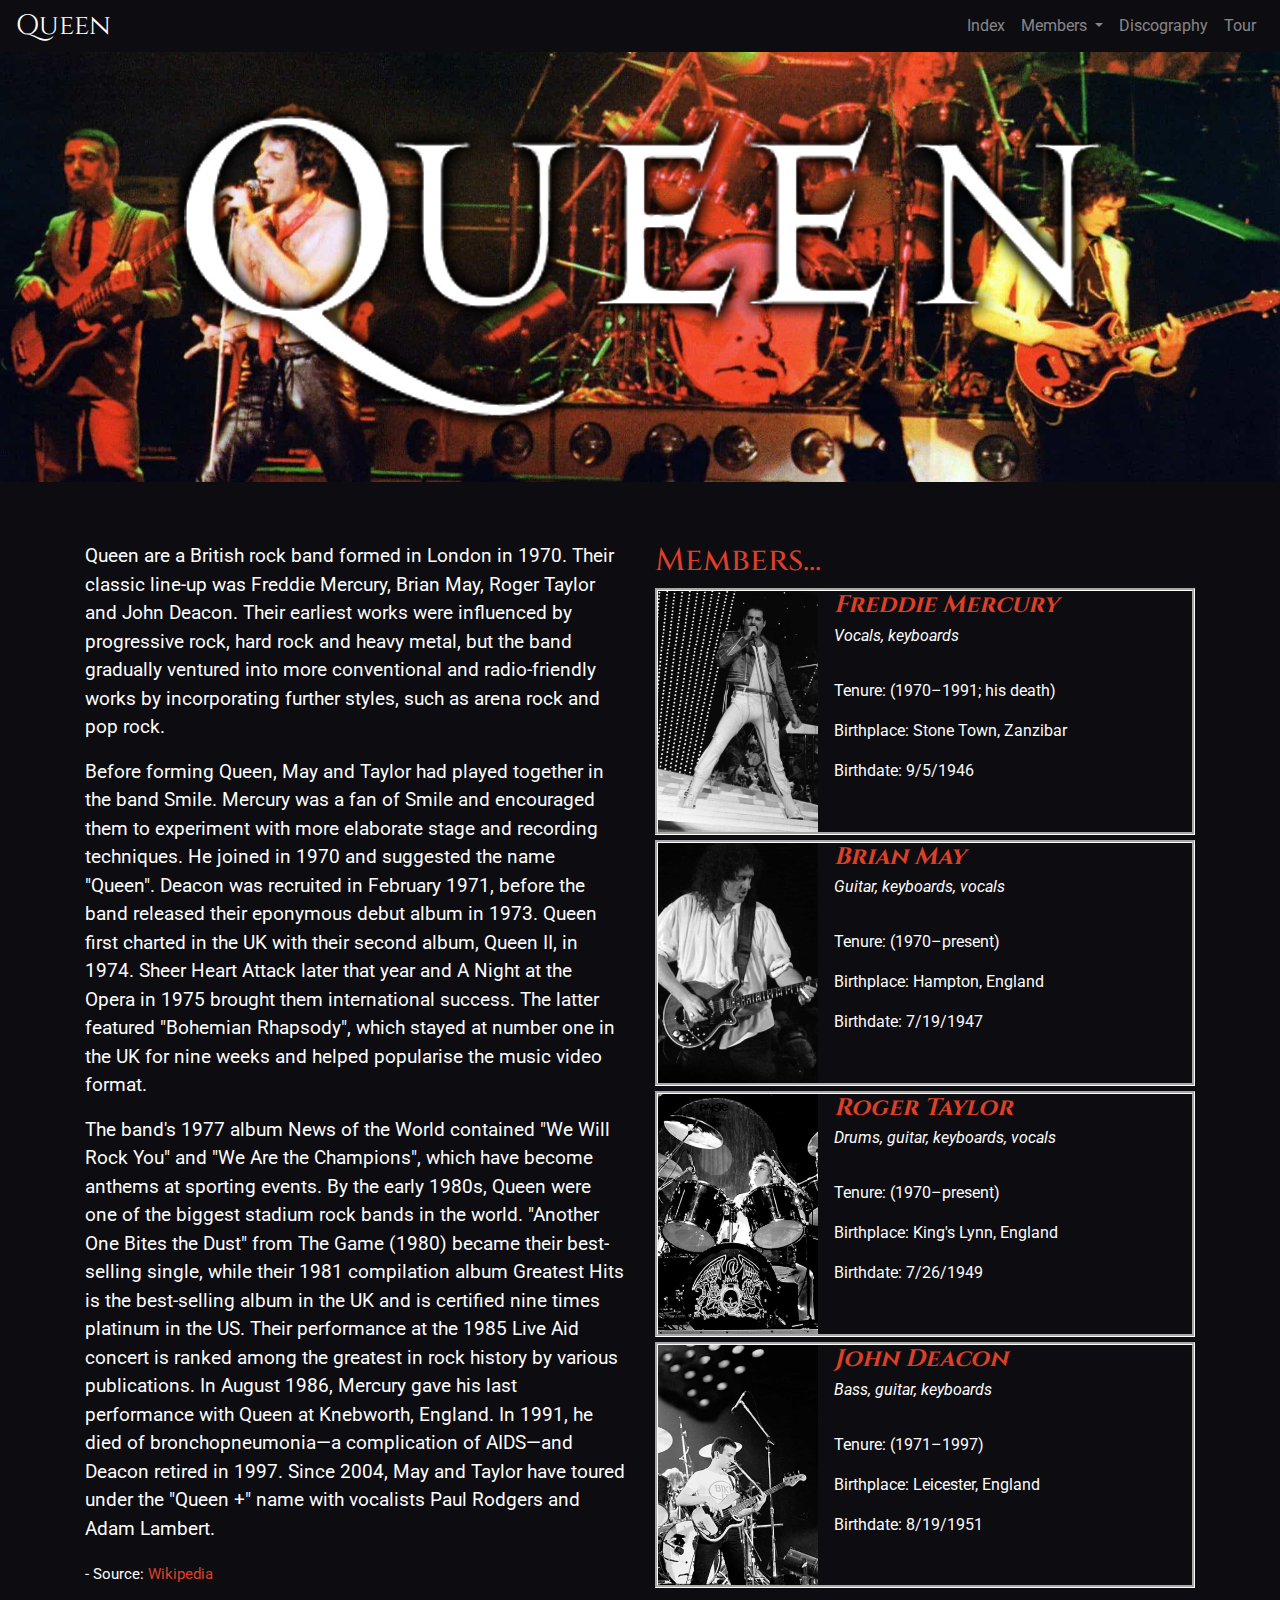
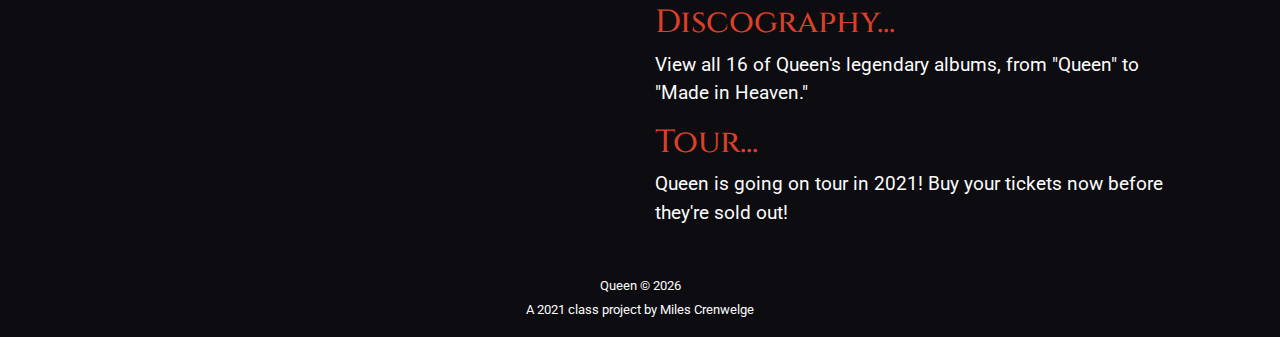
==== commit 95bf4330: "updating some scss" ====
--- a/docs/index.html
+++ b/docs/index.html
@@ -21,6 +21,9 @@
   <div class="collapse navbar-collapse" id="navbarNavDropdown">
     <ul class="navbar-nav ml-auto">
       <li class="nav-item">
+         <a class="nav-link" href="index.html">Index</a>
+      </li>
+      <li class="nav-item dropdown">
         <!-- something needs to change here so the dropdown goes under members, not queen -->
         <a class="nav-link dropdown-toggle" href="#" id="navbarDropdownMenuLink" data-toggle="dropdown" aria-haspopup="true" aria-expanded="false">
           Members
@@ -54,51 +57,62 @@
 <div class="container">
   <div class="row">
   <!-- can i center this at everything before lg and then add extra top and bottom padding at lg to center it alongside the media objects -->
-    <div class="site-description col-sm-12 col-md-12 col-lg-6">
+    <div class="site-description col-lg-6">
       <p>Queen are a British rock band formed in London in 1970. Their classic line-up was Freddie Mercury, Brian May, Roger Taylor  and John Deacon. Their earliest works were influenced by progressive rock, hard rock and heavy metal, but the band gradually ventured into more conventional and radio-friendly works by incorporating further styles, such as arena rock and pop rock.</p>
 
       <p>Before forming Queen, May and Taylor had played together in the band Smile. Mercury was a fan of Smile and encouraged them to experiment with more elaborate stage and recording techniques. He joined in 1970 and suggested the name "Queen". Deacon was recruited in February 1971, before the band released their eponymous debut album in 1973. Queen first charted in the UK with their second album, Queen II, in 1974. Sheer Heart Attack later that year and A Night at the Opera in 1975 brought them international success. The latter featured "Bohemian Rhapsody", which stayed at number one in the UK for nine weeks and helped popularise the music video format.</p>
 
       <p>The band's 1977 album News of the World contained "We Will Rock You" and "We Are the Champions", which have become anthems at sporting events. By the early 1980s, Queen were one of the biggest stadium rock bands in the world. "Another One Bites the Dust" from The Game (1980) became their best-selling single, while their 1981 compilation album Greatest Hits is the best-selling album in the UK and is certified nine times platinum in the US. Their performance at the 1985 Live Aid concert is ranked among the greatest in rock history by various publications. In August 1986, Mercury gave his last performance with Queen at Knebworth, England. In 1991, he died of bronchopneumonia—a complication of AIDS—and Deacon retired in 1997. Since 2004, May and Taylor have toured under the "Queen +" name with vocalists Paul Rodgers and Adam Lambert. </p>
-      <!-- make this smaller -->
-      <p class="band-description-index">- Source: <a href="https://en.wikipedia.org/wiki/Queen_(band)">Wikipedia</a></p>
+
+      <small>- Source: <a href="https://en.wikipedia.org/wiki/Queen_(band)">Wikipedia</a></small>
     </div>
-    <div class="col-sm-12 col-md-12 col-lg-6">
+    <div class="col-lg-6">
       <div class="media">
-        <img class="align-self-start mr-3 index-bullet-img" src="img/queen-logo-white.png" alt="members image">
         <div class="media-body">
-          <h4 class="mt-0">Members</h4>
+          <h2 class="mt-0">Members...</h2>
           <ul class="list-unstyled">
             
             <li class="media index-members">
               <img class="index-members-photos mr-3 img-fluid" src="img/members/freddie-mercury-bw.jpg" alt="Freddie Mercury">
               <div class="media-body">
-                <h5 class="mt-0 mb-1"><a  class="index-members-name" href="members/freddie-mercury.html">Freddie Mercury</a></h5>
-                <p>Vocals, keyboards</p>
+                <h4 class="mt-0 mb-1"><a  class="index-members-name" href="members/freddie-mercury.html">Freddie Mercury</a></h4>
+                <p class="instruments-members" style="font-style:italic">Vocals, keyboards</p>
+                <p>Tenure: (1970–1991; his death)</p>
+                <p>Birthplace: Stone Town, Zanzibar</p>
+                <p>Birthdate: 9/5/1946</p>
               </div>
             </li>
             
             <li class="media index-members">
               <img class="index-members-photos mr-3 img-fluid" src="img/members/brian-may-bw.jpg" alt="Brian May">
               <div class="media-body">
-                <h5 class="mt-0 mb-1"><a  class="index-members-name" href="members/brian-may.html">Brian May</a></h5>
-                <p>Guitar, keyboards, vocals</p>
+                <h4 class="mt-0 mb-1"><a  class="index-members-name" href="members/brian-may.html">Brian May</a></h4>
+                <p class="instruments-members" style="font-style:italic">Guitar, keyboards, vocals</p>
+                <p>Tenure: (1970–present)</p>
+                <p>Birthplace: Hampton, England</p>
+                <p>Birthdate: 7/19/1947</p>
               </div>
             </li>
             
             <li class="media index-members">
               <img class="index-members-photos mr-3 img-fluid" src="img/members/roger-taylor-bw.jpg" alt="Roger Taylor">
               <div class="media-body">
-                <h5 class="mt-0 mb-1"><a  class="index-members-name" href="members/roger-taylor.html">Roger Taylor</a></h5>
-                <p>Drums, guitar, keyboards, vocals</p>
+                <h4 class="mt-0 mb-1"><a  class="index-members-name" href="members/roger-taylor.html">Roger Taylor</a></h4>
+                <p class="instruments-members" style="font-style:italic">Drums, guitar, keyboards, vocals</p>
+                <p>Tenure: (1970–present)</p>
+                <p>Birthplace: King&#39;s Lynn, England</p>
+                <p>Birthdate: 7/26/1949</p>
               </div>
             </li>
             
             <li class="media index-members">
               <img class="index-members-photos mr-3 img-fluid" src="img/members/john-deacon-bw.jpg" alt="John Deacon">
               <div class="media-body">
-                <h5 class="mt-0 mb-1"><a  class="index-members-name" href="members/john-deacon.html">John Deacon</a></h5>
-                <p>Bass, guitar, keyboards</p>
+                <h4 class="mt-0 mb-1"><a  class="index-members-name" href="members/john-deacon.html">John Deacon</a></h4>
+                <p class="instruments-members" style="font-style:italic">Bass, guitar, keyboards</p>
+                <p>Tenure: (1971–1997)</p>
+                <p>Birthplace: Leicester, England</p>
+                <p>Birthdate: 8/19/1951</p>
               </div>
             </li>
             
@@ -106,17 +120,15 @@
         </div>
       </div>
       <div class="media">
-        <img class="align-self-start mr-3 index-bullet-img" src="img/queen-logo-white.png" alt="discography image">
         <div class="media-body">
-          <h4 class="mt-0"><a href="discography.html">Discography</a></h4>
-          <p>Cras sit amet nibh libero, in gravida nulla. Nulla vel metus scelerisque ante sollicitudin. Cras purus odio, vestibulum in vulputate at, tempus viverra turpis. Fusce condimentum nunc ac nisi vulputate fringilla. Donec lacinia congue felis in faucibus.</p>
+          <h2 class="mt-0"><a href="discography.html">Discography...</a></h2>
+          <p class="tour-teaser">View all 16 of Queen's legendary albums, from "Queen" to "Made in Heaven."</p>
         </div>
       </div>
       <div class="media">
-        <img class="align-self-start mr-3 index-bullet-img" src="img/queen-logo-white.png" alt="tour image">
         <div class="media-body">
-          <h4 class="mt-0"><a href="tour.html">Tour</a></h4>
-          <p>Cras sit amet nibh libero, in gravida nulla. Nulla vel metus scelerisque ante sollicitudin. Cras purus odio, vestibulum in vulputate at, tempus viverra turpis. Fusce condimentum nunc ac nisi vulputate fringilla. Donec lacinia congue felis in faucibus.</p>
+          <h2 class="mt-0"><a href="tour.html">Tour...</a></h2>
+          <p class="discography-teaser">Queen is going on tour in 2021! Buy your tickets now before they're sold out!</p>
         </div>
       </div>
     </div>
--- a/docs/css/main.css
+++ b/docs/css/main.css
@@ -3,5 +3,5 @@
  * Copyright 2011-2021 The Bootstrap Authors
  * Copyright 2011-2021 Twitter, Inc.
  * Licensed under MIT (https://github.com/twbs/bootstrap/blob/main/LICENSE)
- */:root{--blue:#007bff;--indigo:#6610f2;--purple:#6f42c1;--pink:#e83e8c;--red:#dc3545;--orange:#fd7e14;--yellow:#ffc107;--green:#28a745;--teal:#20c997;--cyan:#17a2b8;--white:#fff;--gray:#6c757d;--gray-dark:#343a40;--primary:#007bff;--secondary:#6c757d;--success:#28a745;--info:#17a2b8;--warning:#ffc107;--danger:#dc3545;--light:#f8f9fa;--dark:#343a40;--breakpoint-xs:0;--breakpoint-sm:576px;--breakpoint-md:768px;--breakpoint-lg:992px;--breakpoint-xl:1200px;--font-family-sans-serif:-apple-system,BlinkMacSystemFont,"Segoe UI",Roboto,"Helvetica Neue",Arial,"Noto Sans","Liberation Sans",sans-serif,"Apple Color Emoji","Segoe UI Emoji","Segoe UI Symbol","Noto Color Emoji";--font-family-monospace:SFMono-Regular,Menlo,Monaco,Consolas,"Liberation Mono","Courier New",monospace}*,:after,:before{box-sizing:border-box}html{font-family:sans-serif;line-height:1.15;-webkit-text-size-adjust:100%;-webkit-tap-highlight-color:rgba(0,0,0,0)}article,aside,figcaption,figure,footer,header,hgroup,main,nav,section{display:block}body{margin:0;font-family:-apple-system,BlinkMacSystemFont,Segoe UI,Roboto,Helvetica Neue,Arial,Noto Sans,Liberation Sans,sans-serif,Apple Color Emoji,Segoe UI Emoji,Segoe UI Symbol,Noto Color Emoji;font-size:1rem;font-weight:400;line-height:1.5;color:#212529;text-align:left;background-color:#fff}[tabindex="-1"]:focus:not(:focus-visible){outline:0!important}hr{box-sizing:content-box;height:0;overflow:visible}h1,h2,h3,h4,h5,h6{margin-top:0;margin-bottom:.5rem}p{margin-top:0;margin-bottom:1rem}abbr[data-original-title],abbr[title]{text-decoration:underline;-webkit-text-decoration:underline dotted;-moz-text-decoration:underline dotted;text-decoration:underline dotted;cursor:help;border-bottom:0;-webkit-text-decoration-skip-ink:none;text-decoration-skip-ink:none}address{font-style:normal;line-height:inherit}address,dl,ol,ul{margin-bottom:1rem}dl,ol,ul{margin-top:0}ol ol,ol ul,ul ol,ul ul{margin-bottom:0}dt{font-weight:700}dd{margin-bottom:.5rem;margin-left:0}blockquote{margin:0 0 1rem}b,strong{font-weight:bolder}small{font-size:80%}sub,sup{position:relative;font-size:75%;line-height:0;vertical-align:baseline}sub{bottom:-.25em}sup{top:-.5em}a{color:#007bff;text-decoration:none;background-color:transparent}a:hover{color:#0056b3;text-decoration:underline}a:not([href]):not([class]){color:inherit;text-decoration:none}a:not([href]):not([class]):hover{color:inherit;text-decoration:none}code,kbd,pre,samp{font-family:SFMono-Regular,Menlo,Monaco,Consolas,Liberation Mono,Courier New,monospace;font-size:1em}pre{margin-top:0;margin-bottom:1rem;overflow:auto;-ms-overflow-style:scrollbar}figure{margin:0 0 1rem}img{border-style:none}img,svg{vertical-align:middle}svg{overflow:hidden}table{border-collapse:collapse}caption{padding-top:.75rem;padding-bottom:.75rem;color:#6c757d;text-align:left;caption-side:bottom}th{text-align:inherit;text-align:-webkit-match-parent}label{display:inline-block;margin-bottom:.5rem}button{border-radius:0}button:focus:not(:focus-visible){outline:0}button,input,optgroup,select,textarea{margin:0;font-family:inherit;font-size:inherit;line-height:inherit}button,input{overflow:visible}button,select{text-transform:none}[role=button]{cursor:pointer}select{word-wrap:normal}[type=button],[type=reset],[type=submit],button{-webkit-appearance:button}[type=button]:not(:disabled),[type=reset]:not(:disabled),[type=submit]:not(:disabled),button:not(:disabled){cursor:pointer}[type=button]::-moz-focus-inner,[type=reset]::-moz-focus-inner,[type=submit]::-moz-focus-inner,button::-moz-focus-inner{padding:0;border-style:none}input[type=checkbox],input[type=radio]{box-sizing:border-box;padding:0}textarea{overflow:auto;resize:vertical}fieldset{min-width:0;padding:0;margin:0;border:0}legend{display:block;width:100%;max-width:100%;padding:0;margin-bottom:.5rem;font-size:1.5rem;line-height:inherit;color:inherit;white-space:normal}progress{vertical-align:baseline}[type=number]::-webkit-inner-spin-button,[type=number]::-webkit-outer-spin-button{height:auto}[type=search]{outline-offset:-2px;-webkit-appearance:none}[type=search]::-webkit-search-decoration{-webkit-appearance:none}::-webkit-file-upload-button{font:inherit;-webkit-appearance:button}output{display:inline-block}summary{display:list-item;cursor:pointer}template{display:none}[hidden]{display:none!important}.h1,.h2,.h3,.h4,.h5,.h6,h1,h2,h3,h4,h5,h6{margin-bottom:.5rem;font-weight:500;line-height:1.2}.h1,h1{font-size:2.5rem}.h2,h2{font-size:2rem}.h3,h3{font-size:1.75rem}.h4,h4{font-size:1.5rem}.h5,h5{font-size:1.25rem}.h6,h6{font-size:1rem}.lead{font-size:1.25rem;font-weight:300}.display-1{font-size:6rem}.display-1,.display-2{font-weight:300;line-height:1.2}.display-2{font-size:5.5rem}.display-3{font-size:4.5rem}.display-3,.display-4{font-weight:300;line-height:1.2}.display-4{font-size:3.5rem}hr{margin-top:1rem;margin-bottom:1rem;border:0;border-top:1px solid rgba(0,0,0,.1)}.small,small{font-size:80%;font-weight:400}.mark,mark{padding:.2em;background-color:#fcf8e3}.list-inline,.list-unstyled{padding-left:0;list-style:none}.list-inline-item{display:inline-block}.list-inline-item:not(:last-child){margin-right:.5rem}.initialism{font-size:90%;text-transform:uppercase}.blockquote{margin-bottom:1rem;font-size:1.25rem}.blockquote-footer{display:block;font-size:80%;color:#6c757d}.blockquote-footer:before{content:"\2014\00A0"}.img-fluid,.img-thumbnail{max-width:100%;height:auto}.img-thumbnail{padding:.25rem;background-color:#fff;border:1px solid #dee2e6;border-radius:.25rem}.figure{display:inline-block}.figure-img{margin-bottom:.5rem;line-height:1}.figure-caption{font-size:90%;color:#6c757d}code{font-size:87.5%;color:#e83e8c;word-wrap:break-word}a>code{color:inherit}kbd{padding:.2rem .4rem;font-size:87.5%;color:#fff;background-color:#212529;border-radius:.2rem}kbd kbd{padding:0;font-size:100%;font-weight:700}pre{display:block;font-size:87.5%;color:#212529}pre code{font-size:inherit;color:inherit;word-break:normal}.pre-scrollable{max-height:340px;overflow-y:scroll}.container,.container-fluid,.container-lg,.container-md,.container-sm,.container-xl{width:100%;padding-right:15px;padding-left:15px;margin-right:auto;margin-left:auto}@media (min-width:576px){.container,.container-sm{max-width:540px}}@media (min-width:768px){.container,.container-md,.container-sm{max-width:720px}}@media (min-width:992px){.container,.container-lg,.container-md,.container-sm{max-width:960px}}@media (min-width:1200px){.container,.container-lg,.container-md,.container-sm,.container-xl{max-width:1140px}}.row{display:-webkit-flex;display:-ms-flexbox;display:flex;-webkit-flex-wrap:wrap;-ms-flex-wrap:wrap;flex-wrap:wrap;margin-right:-15px;margin-left:-15px}.no-gutters{margin-right:0;margin-left:0}.no-gutters>.col,.no-gutters>[class*=col-]{padding-right:0;padding-left:0}.col,.col-1,.col-2,.col-3,.col-4,.col-5,.col-6,.col-7,.col-8,.col-9,.col-10,.col-11,.col-12,.col-auto,.col-lg,.col-lg-1,.col-lg-2,.col-lg-3,.col-lg-4,.col-lg-5,.col-lg-6,.col-lg-7,.col-lg-8,.col-lg-9,.col-lg-10,.col-lg-11,.col-lg-12,.col-lg-auto,.col-md,.col-md-1,.col-md-2,.col-md-3,.col-md-4,.col-md-5,.col-md-6,.col-md-7,.col-md-8,.col-md-9,.col-md-10,.col-md-11,.col-md-12,.col-md-auto,.col-sm,.col-sm-1,.col-sm-2,.col-sm-3,.col-sm-4,.col-sm-5,.col-sm-6,.col-sm-7,.col-sm-8,.col-sm-9,.col-sm-10,.col-sm-11,.col-sm-12,.col-sm-auto,.col-xl,.col-xl-1,.col-xl-2,.col-xl-3,.col-xl-4,.col-xl-5,.col-xl-6,.col-xl-7,.col-xl-8,.col-xl-9,.col-xl-10,.col-xl-11,.col-xl-12,.col-xl-auto{position:relative;width:100%;padding-right:15px;padding-left:15px}.col{-webkit-flex-basis:0;-ms-flex-preferred-size:0;flex-basis:0;-webkit-flex-grow:1;-ms-flex-positive:1;flex-grow:1;max-width:100%}.row-cols-1>*{-webkit-flex:0 0 100%;-ms-flex:0 0 100%;flex:0 0 100%;max-width:100%}.row-cols-2>*{-webkit-flex:0 0 50%;-ms-flex:0 0 50%;flex:0 0 50%;max-width:50%}.row-cols-3>*{-webkit-flex:0 0 33.33333%;-ms-flex:0 0 33.33333%;flex:0 0 33.33333%;max-width:33.33333%}.row-cols-4>*{-webkit-flex:0 0 25%;-ms-flex:0 0 25%;flex:0 0 25%;max-width:25%}.row-cols-5>*{-webkit-flex:0 0 20%;-ms-flex:0 0 20%;flex:0 0 20%;max-width:20%}.row-cols-6>*{-webkit-flex:0 0 16.66667%;-ms-flex:0 0 16.66667%;flex:0 0 16.66667%;max-width:16.66667%}.col-auto{-webkit-flex:0 0 auto;-ms-flex:0 0 auto;flex:0 0 auto;width:auto;max-width:100%}.col-1{-webkit-flex:0 0 8.33333%;-ms-flex:0 0 8.33333%;flex:0 0 8.33333%;max-width:8.33333%}.col-2{-webkit-flex:0 0 16.66667%;-ms-flex:0 0 16.66667%;flex:0 0 16.66667%;max-width:16.66667%}.col-3{-webkit-flex:0 0 25%;-ms-flex:0 0 25%;flex:0 0 25%;max-width:25%}.col-4{-webkit-flex:0 0 33.33333%;-ms-flex:0 0 33.33333%;flex:0 0 33.33333%;max-width:33.33333%}.col-5{-webkit-flex:0 0 41.66667%;-ms-flex:0 0 41.66667%;flex:0 0 41.66667%;max-width:41.66667%}.col-6{-webkit-flex:0 0 50%;-ms-flex:0 0 50%;flex:0 0 50%;max-width:50%}.col-7{-webkit-flex:0 0 58.33333%;-ms-flex:0 0 58.33333%;flex:0 0 58.33333%;max-width:58.33333%}.col-8{-webkit-flex:0 0 66.66667%;-ms-flex:0 0 66.66667%;flex:0 0 66.66667%;max-width:66.66667%}.col-9{-webkit-flex:0 0 75%;-ms-flex:0 0 75%;flex:0 0 75%;max-width:75%}.col-10{-webkit-flex:0 0 83.33333%;-ms-flex:0 0 83.33333%;flex:0 0 83.33333%;max-width:83.33333%}.col-11{-webkit-flex:0 0 91.66667%;-ms-flex:0 0 91.66667%;flex:0 0 91.66667%;max-width:91.66667%}.col-12{-webkit-flex:0 0 100%;-ms-flex:0 0 100%;flex:0 0 100%;max-width:100%}.order-first{-webkit-order:-1;-ms-flex-order:-1;order:-1}.order-last{-webkit-order:13;-ms-flex-order:13;order:13}.order-0{-webkit-order:0;-ms-flex-order:0;order:0}.order-1{-webkit-order:1;-ms-flex-order:1;order:1}.order-2{-webkit-order:2;-ms-flex-order:2;order:2}.order-3{-webkit-order:3;-ms-flex-order:3;order:3}.order-4{-webkit-order:4;-ms-flex-order:4;order:4}.order-5{-webkit-order:5;-ms-flex-order:5;order:5}.order-6{-webkit-order:6;-ms-flex-order:6;order:6}.order-7{-webkit-order:7;-ms-flex-order:7;order:7}.order-8{-webkit-order:8;-ms-flex-order:8;order:8}.order-9{-webkit-order:9;-ms-flex-order:9;order:9}.order-10{-webkit-order:10;-ms-flex-order:10;order:10}.order-11{-webkit-order:11;-ms-flex-order:11;order:11}.order-12{-webkit-order:12;-ms-flex-order:12;order:12}.offset-1{margin-left:8.33333%}.offset-2{margin-left:16.66667%}.offset-3{margin-left:25%}.offset-4{margin-left:33.33333%}.offset-5{margin-left:41.66667%}.offset-6{margin-left:50%}.offset-7{margin-left:58.33333%}.offset-8{margin-left:66.66667%}.offset-9{margin-left:75%}.offset-10{margin-left:83.33333%}.offset-11{margin-left:91.66667%}@media (min-width:576px){.col-sm{-webkit-flex-basis:0;-ms-flex-preferred-size:0;flex-basis:0;-webkit-flex-grow:1;-ms-flex-positive:1;flex-grow:1;max-width:100%}.row-cols-sm-1>*{-webkit-flex:0 0 100%;-ms-flex:0 0 100%;flex:0 0 100%;max-width:100%}.row-cols-sm-2>*{-webkit-flex:0 0 50%;-ms-flex:0 0 50%;flex:0 0 50%;max-width:50%}.row-cols-sm-3>*{-webkit-flex:0 0 33.33333%;-ms-flex:0 0 33.33333%;flex:0 0 33.33333%;max-width:33.33333%}.row-cols-sm-4>*{-webkit-flex:0 0 25%;-ms-flex:0 0 25%;flex:0 0 25%;max-width:25%}.row-cols-sm-5>*{-webkit-flex:0 0 20%;-ms-flex:0 0 20%;flex:0 0 20%;max-width:20%}.row-cols-sm-6>*{-webkit-flex:0 0 16.66667%;-ms-flex:0 0 16.66667%;flex:0 0 16.66667%;max-width:16.66667%}.col-sm-auto{-webkit-flex:0 0 auto;-ms-flex:0 0 auto;flex:0 0 auto;width:auto;max-width:100%}.col-sm-1{-webkit-flex:0 0 8.33333%;-ms-flex:0 0 8.33333%;flex:0 0 8.33333%;max-width:8.33333%}.col-sm-2{-webkit-flex:0 0 16.66667%;-ms-flex:0 0 16.66667%;flex:0 0 16.66667%;max-width:16.66667%}.col-sm-3{-webkit-flex:0 0 25%;-ms-flex:0 0 25%;flex:0 0 25%;max-width:25%}.col-sm-4{-webkit-flex:0 0 33.33333%;-ms-flex:0 0 33.33333%;flex:0 0 33.33333%;max-width:33.33333%}.col-sm-5{-webkit-flex:0 0 41.66667%;-ms-flex:0 0 41.66667%;flex:0 0 41.66667%;max-width:41.66667%}.col-sm-6{-webkit-flex:0 0 50%;-ms-flex:0 0 50%;flex:0 0 50%;max-width:50%}.col-sm-7{-webkit-flex:0 0 58.33333%;-ms-flex:0 0 58.33333%;flex:0 0 58.33333%;max-width:58.33333%}.col-sm-8{-webkit-flex:0 0 66.66667%;-ms-flex:0 0 66.66667%;flex:0 0 66.66667%;max-width:66.66667%}.col-sm-9{-webkit-flex:0 0 75%;-ms-flex:0 0 75%;flex:0 0 75%;max-width:75%}.col-sm-10{-webkit-flex:0 0 83.33333%;-ms-flex:0 0 83.33333%;flex:0 0 83.33333%;max-width:83.33333%}.col-sm-11{-webkit-flex:0 0 91.66667%;-ms-flex:0 0 91.66667%;flex:0 0 91.66667%;max-width:91.66667%}.col-sm-12{-webkit-flex:0 0 100%;-ms-flex:0 0 100%;flex:0 0 100%;max-width:100%}.order-sm-first{-webkit-order:-1;-ms-flex-order:-1;order:-1}.order-sm-last{-webkit-order:13;-ms-flex-order:13;order:13}.order-sm-0{-webkit-order:0;-ms-flex-order:0;order:0}.order-sm-1{-webkit-order:1;-ms-flex-order:1;order:1}.order-sm-2{-webkit-order:2;-ms-flex-order:2;order:2}.order-sm-3{-webkit-order:3;-ms-flex-order:3;order:3}.order-sm-4{-webkit-order:4;-ms-flex-order:4;order:4}.order-sm-5{-webkit-order:5;-ms-flex-order:5;order:5}.order-sm-6{-webkit-order:6;-ms-flex-order:6;order:6}.order-sm-7{-webkit-order:7;-ms-flex-order:7;order:7}.order-sm-8{-webkit-order:8;-ms-flex-order:8;order:8}.order-sm-9{-webkit-order:9;-ms-flex-order:9;order:9}.order-sm-10{-webkit-order:10;-ms-flex-order:10;order:10}.order-sm-11{-webkit-order:11;-ms-flex-order:11;order:11}.order-sm-12{-webkit-order:12;-ms-flex-order:12;order:12}.offset-sm-0{margin-left:0}.offset-sm-1{margin-left:8.33333%}.offset-sm-2{margin-left:16.66667%}.offset-sm-3{margin-left:25%}.offset-sm-4{margin-left:33.33333%}.offset-sm-5{margin-left:41.66667%}.offset-sm-6{margin-left:50%}.offset-sm-7{margin-left:58.33333%}.offset-sm-8{margin-left:66.66667%}.offset-sm-9{margin-left:75%}.offset-sm-10{margin-left:83.33333%}.offset-sm-11{margin-left:91.66667%}}@media (min-width:768px){.col-md{-webkit-flex-basis:0;-ms-flex-preferred-size:0;flex-basis:0;-webkit-flex-grow:1;-ms-flex-positive:1;flex-grow:1;max-width:100%}.row-cols-md-1>*{-webkit-flex:0 0 100%;-ms-flex:0 0 100%;flex:0 0 100%;max-width:100%}.row-cols-md-2>*{-webkit-flex:0 0 50%;-ms-flex:0 0 50%;flex:0 0 50%;max-width:50%}.row-cols-md-3>*{-webkit-flex:0 0 33.33333%;-ms-flex:0 0 33.33333%;flex:0 0 33.33333%;max-width:33.33333%}.row-cols-md-4>*{-webkit-flex:0 0 25%;-ms-flex:0 0 25%;flex:0 0 25%;max-width:25%}.row-cols-md-5>*{-webkit-flex:0 0 20%;-ms-flex:0 0 20%;flex:0 0 20%;max-width:20%}.row-cols-md-6>*{-webkit-flex:0 0 16.66667%;-ms-flex:0 0 16.66667%;flex:0 0 16.66667%;max-width:16.66667%}.col-md-auto{-webkit-flex:0 0 auto;-ms-flex:0 0 auto;flex:0 0 auto;width:auto;max-width:100%}.col-md-1{-webkit-flex:0 0 8.33333%;-ms-flex:0 0 8.33333%;flex:0 0 8.33333%;max-width:8.33333%}.col-md-2{-webkit-flex:0 0 16.66667%;-ms-flex:0 0 16.66667%;flex:0 0 16.66667%;max-width:16.66667%}.col-md-3{-webkit-flex:0 0 25%;-ms-flex:0 0 25%;flex:0 0 25%;max-width:25%}.col-md-4{-webkit-flex:0 0 33.33333%;-ms-flex:0 0 33.33333%;flex:0 0 33.33333%;max-width:33.33333%}.col-md-5{-webkit-flex:0 0 41.66667%;-ms-flex:0 0 41.66667%;flex:0 0 41.66667%;max-width:41.66667%}.col-md-6{-webkit-flex:0 0 50%;-ms-flex:0 0 50%;flex:0 0 50%;max-width:50%}.col-md-7{-webkit-flex:0 0 58.33333%;-ms-flex:0 0 58.33333%;flex:0 0 58.33333%;max-width:58.33333%}.col-md-8{-webkit-flex:0 0 66.66667%;-ms-flex:0 0 66.66667%;flex:0 0 66.66667%;max-width:66.66667%}.col-md-9{-webkit-flex:0 0 75%;-ms-flex:0 0 75%;flex:0 0 75%;max-width:75%}.col-md-10{-webkit-flex:0 0 83.33333%;-ms-flex:0 0 83.33333%;flex:0 0 83.33333%;max-width:83.33333%}.col-md-11{-webkit-flex:0 0 91.66667%;-ms-flex:0 0 91.66667%;flex:0 0 91.66667%;max-width:91.66667%}.col-md-12{-webkit-flex:0 0 100%;-ms-flex:0 0 100%;flex:0 0 100%;max-width:100%}.order-md-first{-webkit-order:-1;-ms-flex-order:-1;order:-1}.order-md-last{-webkit-order:13;-ms-flex-order:13;order:13}.order-md-0{-webkit-order:0;-ms-flex-order:0;order:0}.order-md-1{-webkit-order:1;-ms-flex-order:1;order:1}.order-md-2{-webkit-order:2;-ms-flex-order:2;order:2}.order-md-3{-webkit-order:3;-ms-flex-order:3;order:3}.order-md-4{-webkit-order:4;-ms-flex-order:4;order:4}.order-md-5{-webkit-order:5;-ms-flex-order:5;order:5}.order-md-6{-webkit-order:6;-ms-flex-order:6;order:6}.order-md-7{-webkit-order:7;-ms-flex-order:7;order:7}.order-md-8{-webkit-order:8;-ms-flex-order:8;order:8}.order-md-9{-webkit-order:9;-ms-flex-order:9;order:9}.order-md-10{-webkit-order:10;-ms-flex-order:10;order:10}.order-md-11{-webkit-order:11;-ms-flex-order:11;order:11}.order-md-12{-webkit-order:12;-ms-flex-order:12;order:12}.offset-md-0{margin-left:0}.offset-md-1{margin-left:8.33333%}.offset-md-2{margin-left:16.66667%}.offset-md-3{margin-left:25%}.offset-md-4{margin-left:33.33333%}.offset-md-5{margin-left:41.66667%}.offset-md-6{margin-left:50%}.offset-md-7{margin-left:58.33333%}.offset-md-8{margin-left:66.66667%}.offset-md-9{margin-left:75%}.offset-md-10{margin-left:83.33333%}.offset-md-11{margin-left:91.66667%}}@media (min-width:992px){.col-lg{-webkit-flex-basis:0;-ms-flex-preferred-size:0;flex-basis:0;-webkit-flex-grow:1;-ms-flex-positive:1;flex-grow:1;max-width:100%}.row-cols-lg-1>*{-webkit-flex:0 0 100%;-ms-flex:0 0 100%;flex:0 0 100%;max-width:100%}.row-cols-lg-2>*{-webkit-flex:0 0 50%;-ms-flex:0 0 50%;flex:0 0 50%;max-width:50%}.row-cols-lg-3>*{-webkit-flex:0 0 33.33333%;-ms-flex:0 0 33.33333%;flex:0 0 33.33333%;max-width:33.33333%}.row-cols-lg-4>*{-webkit-flex:0 0 25%;-ms-flex:0 0 25%;flex:0 0 25%;max-width:25%}.row-cols-lg-5>*{-webkit-flex:0 0 20%;-ms-flex:0 0 20%;flex:0 0 20%;max-width:20%}.row-cols-lg-6>*{-webkit-flex:0 0 16.66667%;-ms-flex:0 0 16.66667%;flex:0 0 16.66667%;max-width:16.66667%}.col-lg-auto{-webkit-flex:0 0 auto;-ms-flex:0 0 auto;flex:0 0 auto;width:auto;max-width:100%}.col-lg-1{-webkit-flex:0 0 8.33333%;-ms-flex:0 0 8.33333%;flex:0 0 8.33333%;max-width:8.33333%}.col-lg-2{-webkit-flex:0 0 16.66667%;-ms-flex:0 0 16.66667%;flex:0 0 16.66667%;max-width:16.66667%}.col-lg-3{-webkit-flex:0 0 25%;-ms-flex:0 0 25%;flex:0 0 25%;max-width:25%}.col-lg-4{-webkit-flex:0 0 33.33333%;-ms-flex:0 0 33.33333%;flex:0 0 33.33333%;max-width:33.33333%}.col-lg-5{-webkit-flex:0 0 41.66667%;-ms-flex:0 0 41.66667%;flex:0 0 41.66667%;max-width:41.66667%}.col-lg-6{-webkit-flex:0 0 50%;-ms-flex:0 0 50%;flex:0 0 50%;max-width:50%}.col-lg-7{-webkit-flex:0 0 58.33333%;-ms-flex:0 0 58.33333%;flex:0 0 58.33333%;max-width:58.33333%}.col-lg-8{-webkit-flex:0 0 66.66667%;-ms-flex:0 0 66.66667%;flex:0 0 66.66667%;max-width:66.66667%}.col-lg-9{-webkit-flex:0 0 75%;-ms-flex:0 0 75%;flex:0 0 75%;max-width:75%}.col-lg-10{-webkit-flex:0 0 83.33333%;-ms-flex:0 0 83.33333%;flex:0 0 83.33333%;max-width:83.33333%}.col-lg-11{-webkit-flex:0 0 91.66667%;-ms-flex:0 0 91.66667%;flex:0 0 91.66667%;max-width:91.66667%}.col-lg-12{-webkit-flex:0 0 100%;-ms-flex:0 0 100%;flex:0 0 100%;max-width:100%}.order-lg-first{-webkit-order:-1;-ms-flex-order:-1;order:-1}.order-lg-last{-webkit-order:13;-ms-flex-order:13;order:13}.order-lg-0{-webkit-order:0;-ms-flex-order:0;order:0}.order-lg-1{-webkit-order:1;-ms-flex-order:1;order:1}.order-lg-2{-webkit-order:2;-ms-flex-order:2;order:2}.order-lg-3{-webkit-order:3;-ms-flex-order:3;order:3}.order-lg-4{-webkit-order:4;-ms-flex-order:4;order:4}.order-lg-5{-webkit-order:5;-ms-flex-order:5;order:5}.order-lg-6{-webkit-order:6;-ms-flex-order:6;order:6}.order-lg-7{-webkit-order:7;-ms-flex-order:7;order:7}.order-lg-8{-webkit-order:8;-ms-flex-order:8;order:8}.order-lg-9{-webkit-order:9;-ms-flex-order:9;order:9}.order-lg-10{-webkit-order:10;-ms-flex-order:10;order:10}.order-lg-11{-webkit-order:11;-ms-flex-order:11;order:11}.order-lg-12{-webkit-order:12;-ms-flex-order:12;order:12}.offset-lg-0{margin-left:0}.offset-lg-1{margin-left:8.33333%}.offset-lg-2{margin-left:16.66667%}.offset-lg-3{margin-left:25%}.offset-lg-4{margin-left:33.33333%}.offset-lg-5{margin-left:41.66667%}.offset-lg-6{margin-left:50%}.offset-lg-7{margin-left:58.33333%}.offset-lg-8{margin-left:66.66667%}.offset-lg-9{margin-left:75%}.offset-lg-10{margin-left:83.33333%}.offset-lg-11{margin-left:91.66667%}}@media (min-width:1200px){.col-xl{-webkit-flex-basis:0;-ms-flex-preferred-size:0;flex-basis:0;-webkit-flex-grow:1;-ms-flex-positive:1;flex-grow:1;max-width:100%}.row-cols-xl-1>*{-webkit-flex:0 0 100%;-ms-flex:0 0 100%;flex:0 0 100%;max-width:100%}.row-cols-xl-2>*{-webkit-flex:0 0 50%;-ms-flex:0 0 50%;flex:0 0 50%;max-width:50%}.row-cols-xl-3>*{-webkit-flex:0 0 33.33333%;-ms-flex:0 0 33.33333%;flex:0 0 33.33333%;max-width:33.33333%}.row-cols-xl-4>*{-webkit-flex:0 0 25%;-ms-flex:0 0 25%;flex:0 0 25%;max-width:25%}.row-cols-xl-5>*{-webkit-flex:0 0 20%;-ms-flex:0 0 20%;flex:0 0 20%;max-width:20%}.row-cols-xl-6>*{-webkit-flex:0 0 16.66667%;-ms-flex:0 0 16.66667%;flex:0 0 16.66667%;max-width:16.66667%}.col-xl-auto{-webkit-flex:0 0 auto;-ms-flex:0 0 auto;flex:0 0 auto;width:auto;max-width:100%}.col-xl-1{-webkit-flex:0 0 8.33333%;-ms-flex:0 0 8.33333%;flex:0 0 8.33333%;max-width:8.33333%}.col-xl-2{-webkit-flex:0 0 16.66667%;-ms-flex:0 0 16.66667%;flex:0 0 16.66667%;max-width:16.66667%}.col-xl-3{-webkit-flex:0 0 25%;-ms-flex:0 0 25%;flex:0 0 25%;max-width:25%}.col-xl-4{-webkit-flex:0 0 33.33333%;-ms-flex:0 0 33.33333%;flex:0 0 33.33333%;max-width:33.33333%}.col-xl-5{-webkit-flex:0 0 41.66667%;-ms-flex:0 0 41.66667%;flex:0 0 41.66667%;max-width:41.66667%}.col-xl-6{-webkit-flex:0 0 50%;-ms-flex:0 0 50%;flex:0 0 50%;max-width:50%}.col-xl-7{-webkit-flex:0 0 58.33333%;-ms-flex:0 0 58.33333%;flex:0 0 58.33333%;max-width:58.33333%}.col-xl-8{-webkit-flex:0 0 66.66667%;-ms-flex:0 0 66.66667%;flex:0 0 66.66667%;max-width:66.66667%}.col-xl-9{-webkit-flex:0 0 75%;-ms-flex:0 0 75%;flex:0 0 75%;max-width:75%}.col-xl-10{-webkit-flex:0 0 83.33333%;-ms-flex:0 0 83.33333%;flex:0 0 83.33333%;max-width:83.33333%}.col-xl-11{-webkit-flex:0 0 91.66667%;-ms-flex:0 0 91.66667%;flex:0 0 91.66667%;max-width:91.66667%}.col-xl-12{-webkit-flex:0 0 100%;-ms-flex:0 0 100%;flex:0 0 100%;max-width:100%}.order-xl-first{-webkit-order:-1;-ms-flex-order:-1;order:-1}.order-xl-last{-webkit-order:13;-ms-flex-order:13;order:13}.order-xl-0{-webkit-order:0;-ms-flex-order:0;order:0}.order-xl-1{-webkit-order:1;-ms-flex-order:1;order:1}.order-xl-2{-webkit-order:2;-ms-flex-order:2;order:2}.order-xl-3{-webkit-order:3;-ms-flex-order:3;order:3}.order-xl-4{-webkit-order:4;-ms-flex-order:4;order:4}.order-xl-5{-webkit-order:5;-ms-flex-order:5;order:5}.order-xl-6{-webkit-order:6;-ms-flex-order:6;order:6}.order-xl-7{-webkit-order:7;-ms-flex-order:7;order:7}.order-xl-8{-webkit-order:8;-ms-flex-order:8;order:8}.order-xl-9{-webkit-order:9;-ms-flex-order:9;order:9}.order-xl-10{-webkit-order:10;-ms-flex-order:10;order:10}.order-xl-11{-webkit-order:11;-ms-flex-order:11;order:11}.order-xl-12{-webkit-order:12;-ms-flex-order:12;order:12}.offset-xl-0{margin-left:0}.offset-xl-1{margin-left:8.33333%}.offset-xl-2{margin-left:16.66667%}.offset-xl-3{margin-left:25%}.offset-xl-4{margin-left:33.33333%}.offset-xl-5{margin-left:41.66667%}.offset-xl-6{margin-left:50%}.offset-xl-7{margin-left:58.33333%}.offset-xl-8{margin-left:66.66667%}.offset-xl-9{margin-left:75%}.offset-xl-10{margin-left:83.33333%}.offset-xl-11{margin-left:91.66667%}}.table{width:100%;margin-bottom:1rem;color:#212529}.table td,.table th{padding:.75rem;vertical-align:top;border-top:1px solid #dee2e6}.table thead th{vertical-align:bottom;border-bottom:2px solid #dee2e6}.table tbody+tbody{border-top:2px solid #dee2e6}.table-sm td,.table-sm th{padding:.3rem}.table-bordered,.table-bordered td,.table-bordered th{border:1px solid #dee2e6}.table-bordered thead td,.table-bordered thead th{border-bottom-width:2px}.table-borderless tbody+tbody,.table-borderless td,.table-borderless th,.table-borderless thead th{border:0}.table-striped tbody tr:nth-of-type(odd){background-color:rgba(0,0,0,.05)}.table-hover tbody tr:hover{color:#212529;background-color:rgba(0,0,0,.075)}.table-primary,.table-primary>td,.table-primary>th{background-color:#b8daff}.table-primary tbody+tbody,.table-primary td,.table-primary th,.table-primary thead th{border-color:#7abaff}.table-hover .table-primary:hover{background-color:#9fcdff}.table-hover .table-primary:hover>td,.table-hover .table-primary:hover>th{background-color:#9fcdff}.table-secondary,.table-secondary>td,.table-secondary>th{background-color:#d6d8db}.table-secondary tbody+tbody,.table-secondary td,.table-secondary th,.table-secondary thead th{border-color:#b3b7bb}.table-hover .table-secondary:hover{background-color:#c8cbcf}.table-hover .table-secondary:hover>td,.table-hover .table-secondary:hover>th{background-color:#c8cbcf}.table-success,.table-success>td,.table-success>th{background-color:#c3e6cb}.table-success tbody+tbody,.table-success td,.table-success th,.table-success thead th{border-color:#8fd19e}.table-hover .table-success:hover{background-color:#b1dfbb}.table-hover .table-success:hover>td,.table-hover .table-success:hover>th{background-color:#b1dfbb}.table-info,.table-info>td,.table-info>th{background-color:#bee5eb}.table-info tbody+tbody,.table-info td,.table-info th,.table-info thead th{border-color:#86cfda}.table-hover .table-info:hover{background-color:#abdde5}.table-hover .table-info:hover>td,.table-hover .table-info:hover>th{background-color:#abdde5}.table-warning,.table-warning>td,.table-warning>th{background-color:#ffeeba}.table-warning tbody+tbody,.table-warning td,.table-warning th,.table-warning thead th{border-color:#ffdf7e}.table-hover .table-warning:hover{background-color:#ffe8a1}.table-hover .table-warning:hover>td,.table-hover .table-warning:hover>th{background-color:#ffe8a1}.table-danger,.table-danger>td,.table-danger>th{background-color:#f5c6cb}.table-danger tbody+tbody,.table-danger td,.table-danger th,.table-danger thead th{border-color:#ed969e}.table-hover .table-danger:hover{background-color:#f1b0b7}.table-hover .table-danger:hover>td,.table-hover .table-danger:hover>th{background-color:#f1b0b7}.table-light,.table-light>td,.table-light>th{background-color:#fdfdfe}.table-light tbody+tbody,.table-light td,.table-light th,.table-light thead th{border-color:#fbfcfc}.table-hover .table-light:hover{background-color:#ececf6}.table-hover .table-light:hover>td,.table-hover .table-light:hover>th{background-color:#ececf6}.table-dark,.table-dark>td,.table-dark>th{background-color:#c6c8ca}.table-dark tbody+tbody,.table-dark td,.table-dark th,.table-dark thead th{border-color:#95999c}.table-hover .table-dark:hover{background-color:#b9bbbe}.table-hover .table-dark:hover>td,.table-hover .table-dark:hover>th{background-color:#b9bbbe}.table-active,.table-active>td,.table-active>th{background-color:rgba(0,0,0,.075)}.table-hover .table-active:hover{background-color:rgba(0,0,0,.075)}.table-hover .table-active:hover>td,.table-hover .table-active:hover>th{background-color:rgba(0,0,0,.075)}.table .thead-dark th{color:#fff;background-color:#343a40;border-color:#454d55}.table .thead-light th{color:#495057;background-color:#e9ecef;border-color:#dee2e6}.table-dark{color:#fff;background-color:#343a40}.table-dark td,.table-dark th,.table-dark thead th{border-color:#454d55}.table-dark.table-bordered{border:0}.table-dark.table-striped tbody tr:nth-of-type(odd){background-color:hsla(0,0%,100%,.05)}.table-dark.table-hover tbody tr:hover{color:#fff;background-color:hsla(0,0%,100%,.075)}@media (max-width:575.98px){.table-responsive-sm{display:block;width:100%;overflow-x:auto;-webkit-overflow-scrolling:touch}.table-responsive-sm>.table-bordered{border:0}}@media (max-width:767.98px){.table-responsive-md{display:block;width:100%;overflow-x:auto;-webkit-overflow-scrolling:touch}.table-responsive-md>.table-bordered{border:0}}@media (max-width:991.98px){.table-responsive-lg{display:block;width:100%;overflow-x:auto;-webkit-overflow-scrolling:touch}.table-responsive-lg>.table-bordered{border:0}}@media (max-width:1199.98px){.table-responsive-xl{display:block;width:100%;overflow-x:auto;-webkit-overflow-scrolling:touch}.table-responsive-xl>.table-bordered{border:0}}.table-responsive{display:block;width:100%;overflow-x:auto;-webkit-overflow-scrolling:touch}.table-responsive>.table-bordered{border:0}.form-control{display:block;width:100%;height:calc(1.5em + .75rem + 2px);padding:.375rem .75rem;font-size:1rem;font-weight:400;line-height:1.5;color:#495057;background-color:#fff;background-clip:padding-box;border:1px solid #ced4da;border-radius:.25rem;transition:border-color .15s ease-in-out,box-shadow .15s ease-in-out}@media (prefers-reduced-motion:reduce){.form-control{transition:none}}.form-control::-ms-expand{background-color:transparent;border:0}.form-control:-moz-focusring{color:transparent;text-shadow:0 0 0 #495057}.form-control:focus{color:#495057;background-color:#fff;border-color:#80bdff;outline:0;box-shadow:0 0 0 .2rem rgba(0,123,255,.25)}.form-control::-webkit-input-placeholder{color:#6c757d;opacity:1}.form-control::-moz-placeholder{color:#6c757d;opacity:1}.form-control:-ms-input-placeholder{color:#6c757d;opacity:1}.form-control::-ms-input-placeholder{color:#6c757d;opacity:1}.form-control::placeholder{color:#6c757d;opacity:1}.form-control:disabled,.form-control[readonly]{background-color:#e9ecef;opacity:1}input[type=date].form-control,input[type=datetime-local].form-control,input[type=month].form-control,input[type=time].form-control{-webkit-appearance:none;-moz-appearance:none;appearance:none}select.form-control:focus::-ms-value{color:#495057;background-color:#fff}.form-control-file,.form-control-range{display:block;width:100%}.col-form-label{padding-top:calc(.375rem + 1px);padding-bottom:calc(.375rem + 1px);margin-bottom:0;font-size:inherit;line-height:1.5}.col-form-label-lg{padding-top:calc(.5rem + 1px);padding-bottom:calc(.5rem + 1px);font-size:1.25rem;line-height:1.5}.col-form-label-sm{padding-top:calc(.25rem + 1px);padding-bottom:calc(.25rem + 1px);font-size:.875rem;line-height:1.5}.form-control-plaintext{display:block;width:100%;padding:.375rem 0;margin-bottom:0;font-size:1rem;line-height:1.5;color:#212529;background-color:transparent;border:solid transparent;border-width:1px 0}.form-control-plaintext.form-control-lg,.form-control-plaintext.form-control-sm{padding-right:0;padding-left:0}.form-control-sm{height:calc(1.5em + .5rem + 2px);padding:.25rem .5rem;font-size:.875rem;line-height:1.5;border-radius:.2rem}.form-control-lg{height:calc(1.5em + 1rem + 2px);padding:.5rem 1rem;font-size:1.25rem;line-height:1.5;border-radius:.3rem}select.form-control[multiple],select.form-control[size]{height:auto}textarea.form-control{height:auto}.form-group{margin-bottom:1rem}.form-text{display:block;margin-top:.25rem}.form-row{display:-webkit-flex;display:-ms-flexbox;display:flex;-webkit-flex-wrap:wrap;-ms-flex-wrap:wrap;flex-wrap:wrap;margin-right:-5px;margin-left:-5px}.form-row>.col,.form-row>[class*=col-]{padding-right:5px;padding-left:5px}.form-check{position:relative;display:block;padding-left:1.25rem}.form-check-input{position:absolute;margin-top:.3rem;margin-left:-1.25rem}.form-check-input:disabled~.form-check-label,.form-check-input[disabled]~.form-check-label{color:#6c757d}.form-check-label{margin-bottom:0}.form-check-inline{display:-webkit-inline-flex;display:-ms-inline-flexbox;display:inline-flex;-webkit-align-items:center;-ms-flex-align:center;align-items:center;padding-left:0;margin-right:.75rem}.form-check-inline .form-check-input{position:static;margin-top:0;margin-right:.3125rem;margin-left:0}.valid-feedback{display:none;width:100%;margin-top:.25rem;font-size:80%;color:#28a745}.valid-tooltip{position:absolute;top:100%;left:0;z-index:5;display:none;max-width:100%;padding:.25rem .5rem;margin-top:.1rem;font-size:.875rem;line-height:1.5;color:#fff;background-color:rgba(40,167,69,.9);border-radius:.25rem}.form-row>.col>.valid-tooltip,.form-row>[class*=col-]>.valid-tooltip{left:5px}.is-valid~.valid-feedback,.is-valid~.valid-tooltip,.was-validated :valid~.valid-feedback,.was-validated :valid~.valid-tooltip{display:block}.form-control.is-valid,.was-validated .form-control:valid{border-color:#28a745;padding-right:calc(1.5em + .75rem);background-image:url("data:image/svg+xml;charset=utf-8,%3Csvg xmlns='http://www.w3.org/2000/svg' width='8' height='8'%3E%3Cpath fill='%2328a745' d='M2.3 6.73L.6 4.53c-.4-1.04.46-1.4 1.1-.8l1.1 1.4 3.4-3.8c.6-.63 1.6-.27 1.2.7l-4 4.6c-.43.5-.8.4-1.1.1z'/%3E%3C/svg%3E");background-repeat:no-repeat;background-position:right calc(.375em + .1875rem) center;background-size:calc(.75em + .375rem) calc(.75em + .375rem)}.form-control.is-valid:focus,.was-validated .form-control:valid:focus{border-color:#28a745;box-shadow:0 0 0 .2rem rgba(40,167,69,.25)}.was-validated textarea.form-control:valid,textarea.form-control.is-valid{padding-right:calc(1.5em + .75rem);background-position:top calc(.375em + .1875rem) right calc(.375em + .1875rem)}.custom-select.is-valid,.was-validated .custom-select:valid{border-color:#28a745;padding-right:calc(.75em + 2.3125rem);background:url("data:image/svg+xml;charset=utf-8,%3Csvg xmlns='http://www.w3.org/2000/svg' width='4' height='5'%3E%3Cpath fill='%23343a40' d='M2 0L0 2h4zm0 5L0 3h4z'/%3E%3C/svg%3E") right .75rem center/8px 10px no-repeat,#fff url("data:image/svg+xml;charset=utf-8,%3Csvg xmlns='http://www.w3.org/2000/svg' width='8' height='8'%3E%3Cpath fill='%2328a745' d='M2.3 6.73L.6 4.53c-.4-1.04.46-1.4 1.1-.8l1.1 1.4 3.4-3.8c.6-.63 1.6-.27 1.2.7l-4 4.6c-.43.5-.8.4-1.1.1z'/%3E%3C/svg%3E") center right 1.75rem/calc(.75em + .375rem) calc(.75em + .375rem) no-repeat}.custom-select.is-valid:focus,.was-validated .custom-select:valid:focus{border-color:#28a745;box-shadow:0 0 0 .2rem rgba(40,167,69,.25)}.form-check-input.is-valid~.form-check-label,.was-validated .form-check-input:valid~.form-check-label{color:#28a745}.form-check-input.is-valid~.valid-feedback,.form-check-input.is-valid~.valid-tooltip,.was-validated .form-check-input:valid~.valid-feedback,.was-validated .form-check-input:valid~.valid-tooltip{display:block}.custom-control-input.is-valid~.custom-control-label,.was-validated .custom-control-input:valid~.custom-control-label{color:#28a745}.custom-control-input.is-valid~.custom-control-label:before,.was-validated .custom-control-input:valid~.custom-control-label:before{border-color:#28a745}.custom-control-input.is-valid:checked~.custom-control-label:before,.was-validated .custom-control-input:valid:checked~.custom-control-label:before{border-color:#34ce57;background-color:#34ce57}.custom-control-input.is-valid:focus~.custom-control-label:before,.was-validated .custom-control-input:valid:focus~.custom-control-label:before{box-shadow:0 0 0 .2rem rgba(40,167,69,.25)}.custom-control-input.is-valid:focus:not(:checked)~.custom-control-label:before,.was-validated .custom-control-input:valid:focus:not(:checked)~.custom-control-label:before{border-color:#28a745}.custom-file-input.is-valid~.custom-file-label,.was-validated .custom-file-input:valid~.custom-file-label{border-color:#28a745}.custom-file-input.is-valid:focus~.custom-file-label,.was-validated .custom-file-input:valid:focus~.custom-file-label{border-color:#28a745;box-shadow:0 0 0 .2rem rgba(40,167,69,.25)}.invalid-feedback{display:none;width:100%;margin-top:.25rem;font-size:80%;color:#dc3545}.invalid-tooltip{position:absolute;top:100%;left:0;z-index:5;display:none;max-width:100%;padding:.25rem .5rem;margin-top:.1rem;font-size:.875rem;line-height:1.5;color:#fff;background-color:rgba(220,53,69,.9);border-radius:.25rem}.form-row>.col>.invalid-tooltip,.form-row>[class*=col-]>.invalid-tooltip{left:5px}.is-invalid~.invalid-feedback,.is-invalid~.invalid-tooltip,.was-validated :invalid~.invalid-feedback,.was-validated :invalid~.invalid-tooltip{display:block}.form-control.is-invalid,.was-validated .form-control:invalid{border-color:#dc3545;padding-right:calc(1.5em + .75rem);background-image:url("data:image/svg+xml;charset=utf-8,%3Csvg xmlns='http://www.w3.org/2000/svg' width='12' height='12' fill='none' stroke='%23dc3545'%3E%3Ccircle cx='6' cy='6' r='4.5'/%3E%3Cpath stroke-linejoin='round' d='M5.8 3.6h.4L6 6.5z'/%3E%3Ccircle cx='6' cy='8.2' r='.6' fill='%23dc3545' stroke='none'/%3E%3C/svg%3E");background-repeat:no-repeat;background-position:right calc(.375em + .1875rem) center;background-size:calc(.75em + .375rem) calc(.75em + .375rem)}.form-control.is-invalid:focus,.was-validated .form-control:invalid:focus{border-color:#dc3545;box-shadow:0 0 0 .2rem rgba(220,53,69,.25)}.was-validated textarea.form-control:invalid,textarea.form-control.is-invalid{padding-right:calc(1.5em + .75rem);background-position:top calc(.375em + .1875rem) right calc(.375em + .1875rem)}.custom-select.is-invalid,.was-validated .custom-select:invalid{border-color:#dc3545;padding-right:calc(.75em + 2.3125rem);background:url("data:image/svg+xml;charset=utf-8,%3Csvg xmlns='http://www.w3.org/2000/svg' width='4' height='5'%3E%3Cpath fill='%23343a40' d='M2 0L0 2h4zm0 5L0 3h4z'/%3E%3C/svg%3E") right .75rem center/8px 10px no-repeat,#fff url("data:image/svg+xml;charset=utf-8,%3Csvg xmlns='http://www.w3.org/2000/svg' width='12' height='12' fill='none' stroke='%23dc3545'%3E%3Ccircle cx='6' cy='6' r='4.5'/%3E%3Cpath stroke-linejoin='round' d='M5.8 3.6h.4L6 6.5z'/%3E%3Ccircle cx='6' cy='8.2' r='.6' fill='%23dc3545' stroke='none'/%3E%3C/svg%3E") center right 1.75rem/calc(.75em + .375rem) calc(.75em + .375rem) no-repeat}.custom-select.is-invalid:focus,.was-validated .custom-select:invalid:focus{border-color:#dc3545;box-shadow:0 0 0 .2rem rgba(220,53,69,.25)}.form-check-input.is-invalid~.form-check-label,.was-validated .form-check-input:invalid~.form-check-label{color:#dc3545}.form-check-input.is-invalid~.invalid-feedback,.form-check-input.is-invalid~.invalid-tooltip,.was-validated .form-check-input:invalid~.invalid-feedback,.was-validated .form-check-input:invalid~.invalid-tooltip{display:block}.custom-control-input.is-invalid~.custom-control-label,.was-validated .custom-control-input:invalid~.custom-control-label{color:#dc3545}.custom-control-input.is-invalid~.custom-control-label:before,.was-validated .custom-control-input:invalid~.custom-control-label:before{border-color:#dc3545}.custom-control-input.is-invalid:checked~.custom-control-label:before,.was-validated .custom-control-input:invalid:checked~.custom-control-label:before{border-color:#e4606d;background-color:#e4606d}.custom-control-input.is-invalid:focus~.custom-control-label:before,.was-validated .custom-control-input:invalid:focus~.custom-control-label:before{box-shadow:0 0 0 .2rem rgba(220,53,69,.25)}.custom-control-input.is-invalid:focus:not(:checked)~.custom-control-label:before,.was-validated .custom-control-input:invalid:focus:not(:checked)~.custom-control-label:before{border-color:#dc3545}.custom-file-input.is-invalid~.custom-file-label,.was-validated .custom-file-input:invalid~.custom-file-label{border-color:#dc3545}.custom-file-input.is-invalid:focus~.custom-file-label,.was-validated .custom-file-input:invalid:focus~.custom-file-label{border-color:#dc3545;box-shadow:0 0 0 .2rem rgba(220,53,69,.25)}.form-inline{display:-webkit-flex;display:-ms-flexbox;display:flex;-webkit-flex-flow:row wrap;-ms-flex-flow:row wrap;flex-flow:row wrap;-webkit-align-items:center;-ms-flex-align:center;align-items:center}.form-inline .form-check{width:100%}@media (min-width:576px){.form-inline label{-ms-flex-align:center;-webkit-justify-content:center;-ms-flex-pack:center;justify-content:center}.form-inline .form-group,.form-inline label{display:-webkit-flex;display:-ms-flexbox;display:flex;-webkit-align-items:center;align-items:center;margin-bottom:0}.form-inline .form-group{-webkit-flex:0 0 auto;-ms-flex:0 0 auto;flex:0 0 auto;-webkit-flex-flow:row wrap;-ms-flex-flow:row wrap;flex-flow:row wrap;-ms-flex-align:center}.form-inline .form-control{display:inline-block;width:auto;vertical-align:middle}.form-inline .form-control-plaintext{display:inline-block}.form-inline .custom-select,.form-inline .input-group{width:auto}.form-inline .form-check{display:-webkit-flex;display:-ms-flexbox;display:flex;-webkit-align-items:center;-ms-flex-align:center;align-items:center;-webkit-justify-content:center;-ms-flex-pack:center;justify-content:center;width:auto;padding-left:0}.form-inline .form-check-input{position:relative;-webkit-flex-shrink:0;-ms-flex-negative:0;flex-shrink:0;margin-top:0;margin-right:.25rem;margin-left:0}.form-inline .custom-control{-webkit-align-items:center;-ms-flex-align:center;align-items:center;-webkit-justify-content:center;-ms-flex-pack:center;justify-content:center}.form-inline .custom-control-label{margin-bottom:0}}.btn{display:inline-block;font-weight:400;color:#212529;text-align:center;vertical-align:middle;-webkit-user-select:none;-moz-user-select:none;-ms-user-select:none;user-select:none;background-color:transparent;border:1px solid transparent;padding:.375rem .75rem;font-size:1rem;line-height:1.5;border-radius:.25rem;transition:color .15s ease-in-out,background-color .15s ease-in-out,border-color .15s ease-in-out,box-shadow .15s ease-in-out}@media (prefers-reduced-motion:reduce){.btn{transition:none}}.btn:hover{color:#212529;text-decoration:none}.btn.focus,.btn:focus{outline:0;box-shadow:0 0 0 .2rem rgba(0,123,255,.25)}.btn.disabled,.btn:disabled{opacity:.65}.btn:not(:disabled):not(.disabled){cursor:pointer}a.btn.disabled,fieldset:disabled a.btn{pointer-events:none}.btn-primary{color:#fff;background-color:#007bff;border-color:#007bff}.btn-primary:hover{color:#fff;background-color:#0069d9;border-color:#0062cc}.btn-primary.focus,.btn-primary:focus{color:#fff;background-color:#0069d9;border-color:#0062cc;box-shadow:0 0 0 .2rem rgba(38,143,255,.5)}.btn-primary.disabled,.btn-primary:disabled{color:#fff;background-color:#007bff;border-color:#007bff}.btn-primary:not(:disabled):not(.disabled).active,.btn-primary:not(:disabled):not(.disabled):active,.show>.btn-primary.dropdown-toggle{color:#fff;background-color:#0062cc;border-color:#005cbf}.btn-primary:not(:disabled):not(.disabled).active:focus,.btn-primary:not(:disabled):not(.disabled):active:focus,.show>.btn-primary.dropdown-toggle:focus{box-shadow:0 0 0 .2rem rgba(38,143,255,.5)}.btn-secondary{color:#fff;background-color:#6c757d;border-color:#6c757d}.btn-secondary:hover{color:#fff;background-color:#5a6268;border-color:#545b62}.btn-secondary.focus,.btn-secondary:focus{color:#fff;background-color:#5a6268;border-color:#545b62;box-shadow:0 0 0 .2rem rgba(130,138,145,.5)}.btn-secondary.disabled,.btn-secondary:disabled{color:#fff;background-color:#6c757d;border-color:#6c757d}.btn-secondary:not(:disabled):not(.disabled).active,.btn-secondary:not(:disabled):not(.disabled):active,.show>.btn-secondary.dropdown-toggle{color:#fff;background-color:#545b62;border-color:#4e555b}.btn-secondary:not(:disabled):not(.disabled).active:focus,.btn-secondary:not(:disabled):not(.disabled):active:focus,.show>.btn-secondary.dropdown-toggle:focus{box-shadow:0 0 0 .2rem rgba(130,138,145,.5)}.btn-success{color:#fff;background-color:#28a745;border-color:#28a745}.btn-success:hover{color:#fff;background-color:#218838;border-color:#1e7e34}.btn-success.focus,.btn-success:focus{color:#fff;background-color:#218838;border-color:#1e7e34;box-shadow:0 0 0 .2rem rgba(72,180,97,.5)}.btn-success.disabled,.btn-success:disabled{color:#fff;background-color:#28a745;border-color:#28a745}.btn-success:not(:disabled):not(.disabled).active,.btn-success:not(:disabled):not(.disabled):active,.show>.btn-success.dropdown-toggle{color:#fff;background-color:#1e7e34;border-color:#1c7430}.btn-success:not(:disabled):not(.disabled).active:focus,.btn-success:not(:disabled):not(.disabled):active:focus,.show>.btn-success.dropdown-toggle:focus{box-shadow:0 0 0 .2rem rgba(72,180,97,.5)}.btn-info{color:#fff;background-color:#17a2b8;border-color:#17a2b8}.btn-info:hover{color:#fff;background-color:#138496;border-color:#117a8b}.btn-info.focus,.btn-info:focus{color:#fff;background-color:#138496;border-color:#117a8b;box-shadow:0 0 0 .2rem rgba(58,176,195,.5)}.btn-info.disabled,.btn-info:disabled{color:#fff;background-color:#17a2b8;border-color:#17a2b8}.btn-info:not(:disabled):not(.disabled).active,.btn-info:not(:disabled):not(.disabled):active,.show>.btn-info.dropdown-toggle{color:#fff;background-color:#117a8b;border-color:#10707f}.btn-info:not(:disabled):not(.disabled).active:focus,.btn-info:not(:disabled):not(.disabled):active:focus,.show>.btn-info.dropdown-toggle:focus{box-shadow:0 0 0 .2rem rgba(58,176,195,.5)}.btn-warning{color:#212529;background-color:#ffc107;border-color:#ffc107}.btn-warning:hover{color:#212529;background-color:#e0a800;border-color:#d39e00}.btn-warning.focus,.btn-warning:focus{color:#212529;background-color:#e0a800;border-color:#d39e00;box-shadow:0 0 0 .2rem rgba(222,170,12,.5)}.btn-warning.disabled,.btn-warning:disabled{color:#212529;background-color:#ffc107;border-color:#ffc107}.btn-warning:not(:disabled):not(.disabled).active,.btn-warning:not(:disabled):not(.disabled):active,.show>.btn-warning.dropdown-toggle{color:#212529;background-color:#d39e00;border-color:#c69500}.btn-warning:not(:disabled):not(.disabled).active:focus,.btn-warning:not(:disabled):not(.disabled):active:focus,.show>.btn-warning.dropdown-toggle:focus{box-shadow:0 0 0 .2rem rgba(222,170,12,.5)}.btn-danger{color:#fff;background-color:#dc3545;border-color:#dc3545}.btn-danger:hover{color:#fff;background-color:#c82333;border-color:#bd2130}.btn-danger.focus,.btn-danger:focus{color:#fff;background-color:#c82333;border-color:#bd2130;box-shadow:0 0 0 .2rem rgba(225,83,97,.5)}.btn-danger.disabled,.btn-danger:disabled{color:#fff;background-color:#dc3545;border-color:#dc3545}.btn-danger:not(:disabled):not(.disabled).active,.btn-danger:not(:disabled):not(.disabled):active,.show>.btn-danger.dropdown-toggle{color:#fff;background-color:#bd2130;border-color:#b21f2d}.btn-danger:not(:disabled):not(.disabled).active:focus,.btn-danger:not(:disabled):not(.disabled):active:focus,.show>.btn-danger.dropdown-toggle:focus{box-shadow:0 0 0 .2rem rgba(225,83,97,.5)}.btn-light{color:#212529;background-color:#f8f9fa;border-color:#f8f9fa}.btn-light:hover{color:#212529;background-color:#e2e6ea;border-color:#dae0e5}.btn-light.focus,.btn-light:focus{color:#212529;background-color:#e2e6ea;border-color:#dae0e5;box-shadow:0 0 0 .2rem rgba(216,217,219,.5)}.btn-light.disabled,.btn-light:disabled{color:#212529;background-color:#f8f9fa;border-color:#f8f9fa}.btn-light:not(:disabled):not(.disabled).active,.btn-light:not(:disabled):not(.disabled):active,.show>.btn-light.dropdown-toggle{color:#212529;background-color:#dae0e5;border-color:#d3d9df}.btn-light:not(:disabled):not(.disabled).active:focus,.btn-light:not(:disabled):not(.disabled):active:focus,.show>.btn-light.dropdown-toggle:focus{box-shadow:0 0 0 .2rem rgba(216,217,219,.5)}.btn-dark{color:#fff;background-color:#343a40;border-color:#343a40}.btn-dark:hover{color:#fff;background-color:#23272b;border-color:#1d2124}.btn-dark.focus,.btn-dark:focus{color:#fff;background-color:#23272b;border-color:#1d2124;box-shadow:0 0 0 .2rem rgba(82,88,93,.5)}.btn-dark.disabled,.btn-dark:disabled{color:#fff;background-color:#343a40;border-color:#343a40}.btn-dark:not(:disabled):not(.disabled).active,.btn-dark:not(:disabled):not(.disabled):active,.show>.btn-dark.dropdown-toggle{color:#fff;background-color:#1d2124;border-color:#171a1d}.btn-dark:not(:disabled):not(.disabled).active:focus,.btn-dark:not(:disabled):not(.disabled):active:focus,.show>.btn-dark.dropdown-toggle:focus{box-shadow:0 0 0 .2rem rgba(82,88,93,.5)}.btn-outline-primary{color:#007bff;border-color:#007bff}.btn-outline-primary:hover{color:#fff;background-color:#007bff;border-color:#007bff}.btn-outline-primary.focus,.btn-outline-primary:focus{box-shadow:0 0 0 .2rem rgba(0,123,255,.5)}.btn-outline-primary.disabled,.btn-outline-primary:disabled{color:#007bff;background-color:transparent}.btn-outline-primary:not(:disabled):not(.disabled).active,.btn-outline-primary:not(:disabled):not(.disabled):active,.show>.btn-outline-primary.dropdown-toggle{color:#fff;background-color:#007bff;border-color:#007bff}.btn-outline-primary:not(:disabled):not(.disabled).active:focus,.btn-outline-primary:not(:disabled):not(.disabled):active:focus,.show>.btn-outline-primary.dropdown-toggle:focus{box-shadow:0 0 0 .2rem rgba(0,123,255,.5)}.btn-outline-secondary{color:#6c757d;border-color:#6c757d}.btn-outline-secondary:hover{color:#fff;background-color:#6c757d;border-color:#6c757d}.btn-outline-secondary.focus,.btn-outline-secondary:focus{box-shadow:0 0 0 .2rem rgba(108,117,125,.5)}.btn-outline-secondary.disabled,.btn-outline-secondary:disabled{color:#6c757d;background-color:transparent}.btn-outline-secondary:not(:disabled):not(.disabled).active,.btn-outline-secondary:not(:disabled):not(.disabled):active,.show>.btn-outline-secondary.dropdown-toggle{color:#fff;background-color:#6c757d;border-color:#6c757d}.btn-outline-secondary:not(:disabled):not(.disabled).active:focus,.btn-outline-secondary:not(:disabled):not(.disabled):active:focus,.show>.btn-outline-secondary.dropdown-toggle:focus{box-shadow:0 0 0 .2rem rgba(108,117,125,.5)}.btn-outline-success{color:#28a745;border-color:#28a745}.btn-outline-success:hover{color:#fff;background-color:#28a745;border-color:#28a745}.btn-outline-success.focus,.btn-outline-success:focus{box-shadow:0 0 0 .2rem rgba(40,167,69,.5)}.btn-outline-success.disabled,.btn-outline-success:disabled{color:#28a745;background-color:transparent}.btn-outline-success:not(:disabled):not(.disabled).active,.btn-outline-success:not(:disabled):not(.disabled):active,.show>.btn-outline-success.dropdown-toggle{color:#fff;background-color:#28a745;border-color:#28a745}.btn-outline-success:not(:disabled):not(.disabled).active:focus,.btn-outline-success:not(:disabled):not(.disabled):active:focus,.show>.btn-outline-success.dropdown-toggle:focus{box-shadow:0 0 0 .2rem rgba(40,167,69,.5)}.btn-outline-info{color:#17a2b8;border-color:#17a2b8}.btn-outline-info:hover{color:#fff;background-color:#17a2b8;border-color:#17a2b8}.btn-outline-info.focus,.btn-outline-info:focus{box-shadow:0 0 0 .2rem rgba(23,162,184,.5)}.btn-outline-info.disabled,.btn-outline-info:disabled{color:#17a2b8;background-color:transparent}.btn-outline-info:not(:disabled):not(.disabled).active,.btn-outline-info:not(:disabled):not(.disabled):active,.show>.btn-outline-info.dropdown-toggle{color:#fff;background-color:#17a2b8;border-color:#17a2b8}.btn-outline-info:not(:disabled):not(.disabled).active:focus,.btn-outline-info:not(:disabled):not(.disabled):active:focus,.show>.btn-outline-info.dropdown-toggle:focus{box-shadow:0 0 0 .2rem rgba(23,162,184,.5)}.btn-outline-warning{color:#ffc107;border-color:#ffc107}.btn-outline-warning:hover{color:#212529;background-color:#ffc107;border-color:#ffc107}.btn-outline-warning.focus,.btn-outline-warning:focus{box-shadow:0 0 0 .2rem rgba(255,193,7,.5)}.btn-outline-warning.disabled,.btn-outline-warning:disabled{color:#ffc107;background-color:transparent}.btn-outline-warning:not(:disabled):not(.disabled).active,.btn-outline-warning:not(:disabled):not(.disabled):active,.show>.btn-outline-warning.dropdown-toggle{color:#212529;background-color:#ffc107;border-color:#ffc107}.btn-outline-warning:not(:disabled):not(.disabled).active:focus,.btn-outline-warning:not(:disabled):not(.disabled):active:focus,.show>.btn-outline-warning.dropdown-toggle:focus{box-shadow:0 0 0 .2rem rgba(255,193,7,.5)}.btn-outline-danger{color:#dc3545;border-color:#dc3545}.btn-outline-danger:hover{color:#fff;background-color:#dc3545;border-color:#dc3545}.btn-outline-danger.focus,.btn-outline-danger:focus{box-shadow:0 0 0 .2rem rgba(220,53,69,.5)}.btn-outline-danger.disabled,.btn-outline-danger:disabled{color:#dc3545;background-color:transparent}.btn-outline-danger:not(:disabled):not(.disabled).active,.btn-outline-danger:not(:disabled):not(.disabled):active,.show>.btn-outline-danger.dropdown-toggle{color:#fff;background-color:#dc3545;border-color:#dc3545}.btn-outline-danger:not(:disabled):not(.disabled).active:focus,.btn-outline-danger:not(:disabled):not(.disabled):active:focus,.show>.btn-outline-danger.dropdown-toggle:focus{box-shadow:0 0 0 .2rem rgba(220,53,69,.5)}.btn-outline-light{color:#f8f9fa;border-color:#f8f9fa}.btn-outline-light:hover{color:#212529;background-color:#f8f9fa;border-color:#f8f9fa}.btn-outline-light.focus,.btn-outline-light:focus{box-shadow:0 0 0 .2rem rgba(248,249,250,.5)}.btn-outline-light.disabled,.btn-outline-light:disabled{color:#f8f9fa;background-color:transparent}.btn-outline-light:not(:disabled):not(.disabled).active,.btn-outline-light:not(:disabled):not(.disabled):active,.show>.btn-outline-light.dropdown-toggle{color:#212529;background-color:#f8f9fa;border-color:#f8f9fa}.btn-outline-light:not(:disabled):not(.disabled).active:focus,.btn-outline-light:not(:disabled):not(.disabled):active:focus,.show>.btn-outline-light.dropdown-toggle:focus{box-shadow:0 0 0 .2rem rgba(248,249,250,.5)}.btn-outline-dark{color:#343a40;border-color:#343a40}.btn-outline-dark:hover{color:#fff;background-color:#343a40;border-color:#343a40}.btn-outline-dark.focus,.btn-outline-dark:focus{box-shadow:0 0 0 .2rem rgba(52,58,64,.5)}.btn-outline-dark.disabled,.btn-outline-dark:disabled{color:#343a40;background-color:transparent}.btn-outline-dark:not(:disabled):not(.disabled).active,.btn-outline-dark:not(:disabled):not(.disabled):active,.show>.btn-outline-dark.dropdown-toggle{color:#fff;background-color:#343a40;border-color:#343a40}.btn-outline-dark:not(:disabled):not(.disabled).active:focus,.btn-outline-dark:not(:disabled):not(.disabled):active:focus,.show>.btn-outline-dark.dropdown-toggle:focus{box-shadow:0 0 0 .2rem rgba(52,58,64,.5)}.btn-link{font-weight:400;color:#007bff;text-decoration:none}.btn-link:hover{color:#0056b3;text-decoration:underline}.btn-link.focus,.btn-link:focus{text-decoration:underline}.btn-link.disabled,.btn-link:disabled{color:#6c757d;pointer-events:none}.btn-group-lg>.btn,.btn-lg{padding:.5rem 1rem;font-size:1.25rem;line-height:1.5;border-radius:.3rem}.btn-group-sm>.btn,.btn-sm{padding:.25rem .5rem;font-size:.875rem;line-height:1.5;border-radius:.2rem}.btn-block{display:block;width:100%}.btn-block+.btn-block{margin-top:.5rem}input[type=button].btn-block,input[type=reset].btn-block,input[type=submit].btn-block{width:100%}.fade{transition:opacity .15s linear}@media (prefers-reduced-motion:reduce){.fade{transition:none}}.fade:not(.show){opacity:0}.collapse:not(.show){display:none}.collapsing{position:relative;height:0;overflow:hidden;transition:height .35s ease}@media (prefers-reduced-motion:reduce){.collapsing{transition:none}}.dropdown,.dropleft,.dropright,.dropup{position:relative}.dropdown-toggle{white-space:nowrap}.dropdown-toggle:after{display:inline-block;margin-left:.255em;vertical-align:.255em;content:"";border-top:.3em solid;border-right:.3em solid transparent;border-bottom:0;border-left:.3em solid transparent}.dropdown-toggle:empty:after{margin-left:0}.dropdown-menu{position:absolute;top:100%;left:0;z-index:1000;display:none;float:left;min-width:10rem;padding:.5rem 0;margin:.125rem 0 0;font-size:1rem;color:#212529;text-align:left;list-style:none;background-color:#fff;background-clip:padding-box;border:1px solid rgba(0,0,0,.15);border-radius:.25rem}.dropdown-menu-left{right:auto;left:0}.dropdown-menu-right{right:0;left:auto}@media (min-width:576px){.dropdown-menu-sm-left{right:auto;left:0}.dropdown-menu-sm-right{right:0;left:auto}}@media (min-width:768px){.dropdown-menu-md-left{right:auto;left:0}.dropdown-menu-md-right{right:0;left:auto}}@media (min-width:992px){.dropdown-menu-lg-left{right:auto;left:0}.dropdown-menu-lg-right{right:0;left:auto}}@media (min-width:1200px){.dropdown-menu-xl-left{right:auto;left:0}.dropdown-menu-xl-right{right:0;left:auto}}.dropup .dropdown-menu{top:auto;bottom:100%;margin-top:0;margin-bottom:.125rem}.dropup .dropdown-toggle:after{display:inline-block;margin-left:.255em;vertical-align:.255em;content:"";border-top:0;border-right:.3em solid transparent;border-bottom:.3em solid;border-left:.3em solid transparent}.dropup .dropdown-toggle:empty:after{margin-left:0}.dropright .dropdown-menu{top:0;right:auto;left:100%;margin-top:0;margin-left:.125rem}.dropright .dropdown-toggle:after{display:inline-block;margin-left:.255em;vertical-align:.255em;content:"";border-top:.3em solid transparent;border-right:0;border-bottom:.3em solid transparent;border-left:.3em solid}.dropright .dropdown-toggle:empty:after{margin-left:0}.dropright .dropdown-toggle:after{vertical-align:0}.dropleft .dropdown-menu{top:0;right:100%;left:auto;margin-top:0;margin-right:.125rem}.dropleft .dropdown-toggle:after{display:inline-block;margin-left:.255em;vertical-align:.255em;content:""}.dropleft .dropdown-toggle:after{display:none}.dropleft .dropdown-toggle:before{display:inline-block;margin-right:.255em;vertical-align:.255em;content:"";border-top:.3em solid transparent;border-right:.3em solid;border-bottom:.3em solid transparent}.dropleft .dropdown-toggle:empty:after{margin-left:0}.dropleft .dropdown-toggle:before{vertical-align:0}.dropdown-menu[x-placement^=bottom],.dropdown-menu[x-placement^=left],.dropdown-menu[x-placement^=right],.dropdown-menu[x-placement^=top]{right:auto;bottom:auto}.dropdown-divider{height:0;margin:.5rem 0;overflow:hidden;border-top:1px solid #e9ecef}.dropdown-item{display:block;width:100%;padding:.25rem 1.5rem;clear:both;font-weight:400;color:#212529;text-align:inherit;white-space:nowrap;background-color:transparent;border:0}.dropdown-item:focus,.dropdown-item:hover{color:#16181b;text-decoration:none;background-color:#e9ecef}.dropdown-item.active,.dropdown-item:active{color:#fff;text-decoration:none;background-color:#007bff}.dropdown-item.disabled,.dropdown-item:disabled{color:#adb5bd;pointer-events:none;background-color:transparent}.dropdown-menu.show{display:block}.dropdown-header{display:block;padding:.5rem 1.5rem;margin-bottom:0;font-size:.875rem;color:#6c757d;white-space:nowrap}.dropdown-item-text{display:block;padding:.25rem 1.5rem;color:#212529}.btn-group,.btn-group-vertical{position:relative;display:-webkit-inline-flex;display:-ms-inline-flexbox;display:inline-flex;vertical-align:middle}.btn-group-vertical>.btn,.btn-group>.btn{position:relative;-webkit-flex:1 1 auto;-ms-flex:1 1 auto;flex:1 1 auto}.btn-group-vertical>.btn:hover,.btn-group>.btn:hover{z-index:1}.btn-group-vertical>.btn.active,.btn-group-vertical>.btn:active,.btn-group-vertical>.btn:focus,.btn-group>.btn.active,.btn-group>.btn:active,.btn-group>.btn:focus{z-index:1}.btn-toolbar{display:-webkit-flex;display:-ms-flexbox;display:flex;-webkit-flex-wrap:wrap;-ms-flex-wrap:wrap;flex-wrap:wrap;-webkit-justify-content:flex-start;-ms-flex-pack:start;justify-content:flex-start}.btn-toolbar .input-group{width:auto}.btn-group>.btn-group:not(:first-child),.btn-group>.btn:not(:first-child){margin-left:-1px}.btn-group>.btn-group:not(:last-child)>.btn,.btn-group>.btn:not(:last-child):not(.dropdown-toggle){border-top-right-radius:0;border-bottom-right-radius:0}.btn-group>.btn-group:not(:first-child)>.btn,.btn-group>.btn:not(:first-child){border-top-left-radius:0;border-bottom-left-radius:0}.dropdown-toggle-split{padding-right:.5625rem;padding-left:.5625rem}.dropdown-toggle-split:after,.dropright .dropdown-toggle-split:after,.dropup .dropdown-toggle-split:after{margin-left:0}.dropleft .dropdown-toggle-split:before{margin-right:0}.btn-group-sm>.btn+.dropdown-toggle-split,.btn-sm+.dropdown-toggle-split{padding-right:.375rem;padding-left:.375rem}.btn-group-lg>.btn+.dropdown-toggle-split,.btn-lg+.dropdown-toggle-split{padding-right:.75rem;padding-left:.75rem}.btn-group-vertical{-webkit-flex-direction:column;-ms-flex-direction:column;flex-direction:column;-webkit-align-items:flex-start;-ms-flex-align:start;align-items:flex-start;-webkit-justify-content:center;-ms-flex-pack:center;justify-content:center}.btn-group-vertical>.btn,.btn-group-vertical>.btn-group{width:100%}.btn-group-vertical>.btn-group:not(:first-child),.btn-group-vertical>.btn:not(:first-child){margin-top:-1px}.btn-group-vertical>.btn-group:not(:last-child)>.btn,.btn-group-vertical>.btn:not(:last-child):not(.dropdown-toggle){border-bottom-right-radius:0;border-bottom-left-radius:0}.btn-group-vertical>.btn-group:not(:first-child)>.btn,.btn-group-vertical>.btn:not(:first-child){border-top-left-radius:0;border-top-right-radius:0}.btn-group-toggle>.btn,.btn-group-toggle>.btn-group>.btn{margin-bottom:0}.btn-group-toggle>.btn-group>.btn input[type=checkbox],.btn-group-toggle>.btn-group>.btn input[type=radio],.btn-group-toggle>.btn input[type=checkbox],.btn-group-toggle>.btn input[type=radio]{position:absolute;clip:rect(0,0,0,0);pointer-events:none}.input-group{position:relative;display:-webkit-flex;display:-ms-flexbox;display:flex;-webkit-flex-wrap:wrap;-ms-flex-wrap:wrap;flex-wrap:wrap;-webkit-align-items:stretch;-ms-flex-align:stretch;align-items:stretch;width:100%}.input-group>.custom-file,.input-group>.custom-select,.input-group>.form-control,.input-group>.form-control-plaintext{position:relative;-webkit-flex:1 1 auto;-ms-flex:1 1 auto;flex:1 1 auto;width:1%;min-width:0;margin-bottom:0}.input-group>.custom-file+.custom-file,.input-group>.custom-file+.custom-select,.input-group>.custom-file+.form-control,.input-group>.custom-select+.custom-file,.input-group>.custom-select+.custom-select,.input-group>.custom-select+.form-control,.input-group>.form-control+.custom-file,.input-group>.form-control+.custom-select,.input-group>.form-control+.form-control,.input-group>.form-control-plaintext+.custom-file,.input-group>.form-control-plaintext+.custom-select,.input-group>.form-control-plaintext+.form-control{margin-left:-1px}.input-group>.custom-file .custom-file-input:focus~.custom-file-label,.input-group>.custom-select:focus,.input-group>.form-control:focus{z-index:3}.input-group>.custom-file .custom-file-input:focus{z-index:4}.input-group>.custom-select:not(:first-child),.input-group>.form-control:not(:first-child){border-top-left-radius:0;border-bottom-left-radius:0}.input-group>.custom-file{display:-webkit-flex;display:-ms-flexbox;display:flex;-webkit-align-items:center;-ms-flex-align:center;align-items:center}.input-group>.custom-file:not(:first-child) .custom-file-label,.input-group>.custom-file:not(:last-child) .custom-file-label{border-top-left-radius:0;border-bottom-left-radius:0}.input-group:not(.has-validation)>.custom-file:not(:last-child) .custom-file-label:after,.input-group:not(.has-validation)>.custom-select:not(:last-child),.input-group:not(.has-validation)>.form-control:not(:last-child){border-top-right-radius:0;border-bottom-right-radius:0}.input-group.has-validation>.custom-file:nth-last-child(n+3) .custom-file-label:after,.input-group.has-validation>.custom-select:nth-last-child(n+3),.input-group.has-validation>.form-control:nth-last-child(n+3){border-top-right-radius:0;border-bottom-right-radius:0}.input-group-append,.input-group-prepend{display:-webkit-flex;display:-ms-flexbox;display:flex}.input-group-append .btn,.input-group-prepend .btn{position:relative;z-index:2}.input-group-append .btn:focus,.input-group-prepend .btn:focus{z-index:3}.input-group-append .btn+.btn,.input-group-append .btn+.input-group-text,.input-group-append .input-group-text+.btn,.input-group-append .input-group-text+.input-group-text,.input-group-prepend .btn+.btn,.input-group-prepend .btn+.input-group-text,.input-group-prepend .input-group-text+.btn,.input-group-prepend .input-group-text+.input-group-text{margin-left:-1px}.input-group-prepend{margin-right:-1px}.input-group-append{margin-left:-1px}.input-group-text{display:-webkit-flex;display:-ms-flexbox;display:flex;-webkit-align-items:center;-ms-flex-align:center;align-items:center;padding:.375rem .75rem;margin-bottom:0;font-size:1rem;font-weight:400;line-height:1.5;color:#495057;text-align:center;white-space:nowrap;background-color:#e9ecef;border:1px solid #ced4da;border-radius:.25rem}.input-group-text input[type=checkbox],.input-group-text input[type=radio]{margin-top:0}.input-group-lg>.custom-select,.input-group-lg>.form-control:not(textarea){height:calc(1.5em + 1rem + 2px)}.input-group-lg>.custom-select,.input-group-lg>.form-control,.input-group-lg>.input-group-append>.btn,.input-group-lg>.input-group-append>.input-group-text,.input-group-lg>.input-group-prepend>.btn,.input-group-lg>.input-group-prepend>.input-group-text{padding:.5rem 1rem;font-size:1.25rem;line-height:1.5;border-radius:.3rem}.input-group-sm>.custom-select,.input-group-sm>.form-control:not(textarea){height:calc(1.5em + .5rem + 2px)}.input-group-sm>.custom-select,.input-group-sm>.form-control,.input-group-sm>.input-group-append>.btn,.input-group-sm>.input-group-append>.input-group-text,.input-group-sm>.input-group-prepend>.btn,.input-group-sm>.input-group-prepend>.input-group-text{padding:.25rem .5rem;font-size:.875rem;line-height:1.5;border-radius:.2rem}.input-group-lg>.custom-select,.input-group-sm>.custom-select{padding-right:1.75rem}.input-group.has-validation>.input-group-append:nth-last-child(n+3)>.btn,.input-group.has-validation>.input-group-append:nth-last-child(n+3)>.input-group-text,.input-group:not(.has-validation)>.input-group-append:not(:last-child)>.btn,.input-group:not(.has-validation)>.input-group-append:not(:last-child)>.input-group-text,.input-group>.input-group-append:last-child>.btn:not(:last-child):not(.dropdown-toggle),.input-group>.input-group-append:last-child>.input-group-text:not(:last-child),.input-group>.input-group-prepend>.btn,.input-group>.input-group-prepend>.input-group-text{border-top-right-radius:0;border-bottom-right-radius:0}.input-group>.input-group-append>.btn,.input-group>.input-group-append>.input-group-text,.input-group>.input-group-prepend:first-child>.btn:not(:first-child),.input-group>.input-group-prepend:first-child>.input-group-text:not(:first-child),.input-group>.input-group-prepend:not(:first-child)>.btn,.input-group>.input-group-prepend:not(:first-child)>.input-group-text{border-top-left-radius:0;border-bottom-left-radius:0}.custom-control{position:relative;z-index:1;display:block;min-height:1.5rem;padding-left:1.5rem;-webkit-print-color-adjust:exact;color-adjust:exact}.custom-control-inline{display:-webkit-inline-flex;display:-ms-inline-flexbox;display:inline-flex;margin-right:1rem}.custom-control-input{position:absolute;left:0;z-index:-1;width:1rem;height:1.25rem;opacity:0}.custom-control-input:checked~.custom-control-label:before{color:#fff;border-color:#007bff;background-color:#007bff}.custom-control-input:focus~.custom-control-label:before{box-shadow:0 0 0 .2rem rgba(0,123,255,.25)}.custom-control-input:focus:not(:checked)~.custom-control-label:before{border-color:#80bdff}.custom-control-input:not(:disabled):active~.custom-control-label:before{color:#fff;background-color:#b3d7ff;border-color:#b3d7ff}.custom-control-input:disabled~.custom-control-label,.custom-control-input[disabled]~.custom-control-label{color:#6c757d}.custom-control-input:disabled~.custom-control-label:before,.custom-control-input[disabled]~.custom-control-label:before{background-color:#e9ecef}.custom-control-label{position:relative;margin-bottom:0;vertical-align:top}.custom-control-label:before{position:absolute;top:.25rem;left:-1.5rem;display:block;width:1rem;height:1rem;pointer-events:none;content:"";background-color:#fff;border:1px solid #adb5bd}.custom-control-label:after{position:absolute;top:.25rem;left:-1.5rem;display:block;width:1rem;height:1rem;content:"";background:50%/50% 50% no-repeat}.custom-checkbox .custom-control-label:before{border-radius:.25rem}.custom-checkbox .custom-control-input:checked~.custom-control-label:after{background-image:url("data:image/svg+xml;charset=utf-8,%3Csvg xmlns='http://www.w3.org/2000/svg' width='8' height='8'%3E%3Cpath fill='%23fff' d='M6.564.75l-3.59 3.612-1.538-1.55L0 4.26l2.974 2.99L8 2.193z'/%3E%3C/svg%3E")}.custom-checkbox .custom-control-input:indeterminate~.custom-control-label:before{border-color:#007bff;background-color:#007bff}.custom-checkbox .custom-control-input:indeterminate~.custom-control-label:after{background-image:url("data:image/svg+xml;charset=utf-8,%3Csvg xmlns='http://www.w3.org/2000/svg' width='4' height='4'%3E%3Cpath stroke='%23fff' d='M0 2h4'/%3E%3C/svg%3E")}.custom-checkbox .custom-control-input:disabled:checked~.custom-control-label:before{background-color:rgba(0,123,255,.5)}.custom-checkbox .custom-control-input:disabled:indeterminate~.custom-control-label:before{background-color:rgba(0,123,255,.5)}.custom-radio .custom-control-label:before{border-radius:50%}.custom-radio .custom-control-input:checked~.custom-control-label:after{background-image:url("data:image/svg+xml;charset=utf-8,%3Csvg xmlns='http://www.w3.org/2000/svg' width='12' height='12' viewBox='-4 -4 8 8'%3E%3Ccircle r='3' fill='%23fff'/%3E%3C/svg%3E")}.custom-radio .custom-control-input:disabled:checked~.custom-control-label:before{background-color:rgba(0,123,255,.5)}.custom-switch{padding-left:2.25rem}.custom-switch .custom-control-label:before{left:-2.25rem;width:1.75rem;pointer-events:all;border-radius:.5rem}.custom-switch .custom-control-label:after{top:calc(.25rem + 2px);left:calc(-2.25rem + 2px);width:calc(1rem - 4px);height:calc(1rem - 4px);background-color:#adb5bd;border-radius:.5rem;transition:background-color .15s ease-in-out,border-color .15s ease-in-out,box-shadow .15s ease-in-out,-webkit-transform .15s ease-in-out;transition:transform .15s ease-in-out,background-color .15s ease-in-out,border-color .15s ease-in-out,box-shadow .15s ease-in-out;transition:transform .15s ease-in-out,background-color .15s ease-in-out,border-color .15s ease-in-out,box-shadow .15s ease-in-out,-webkit-transform .15s ease-in-out}@media (prefers-reduced-motion:reduce){.custom-switch .custom-control-label:after{transition:none}}.custom-switch .custom-control-input:checked~.custom-control-label:after{background-color:#fff;-webkit-transform:translateX(.75rem);transform:translateX(.75rem)}.custom-switch .custom-control-input:disabled:checked~.custom-control-label:before{background-color:rgba(0,123,255,.5)}.custom-select{display:inline-block;width:100%;height:calc(1.5em + .75rem + 2px);padding:.375rem 1.75rem .375rem .75rem;font-size:1rem;font-weight:400;line-height:1.5;color:#495057;vertical-align:middle;background:#fff url("data:image/svg+xml;charset=utf-8,%3Csvg xmlns='http://www.w3.org/2000/svg' width='4' height='5'%3E%3Cpath fill='%23343a40' d='M2 0L0 2h4zm0 5L0 3h4z'/%3E%3C/svg%3E") right .75rem center/8px 10px no-repeat;border:1px solid #ced4da;border-radius:.25rem;-webkit-appearance:none;-moz-appearance:none;appearance:none}.custom-select:focus{border-color:#80bdff;outline:0;box-shadow:0 0 0 .2rem rgba(0,123,255,.25)}.custom-select:focus::-ms-value{color:#495057;background-color:#fff}.custom-select[multiple],.custom-select[size]:not([size="1"]){height:auto;padding-right:.75rem;background-image:none}.custom-select:disabled{color:#6c757d;background-color:#e9ecef}.custom-select::-ms-expand{display:none}.custom-select:-moz-focusring{color:transparent;text-shadow:0 0 0 #495057}.custom-select-sm{height:calc(1.5em + .5rem + 2px);padding-top:.25rem;padding-bottom:.25rem;padding-left:.5rem;font-size:.875rem}.custom-select-lg{height:calc(1.5em + 1rem + 2px);padding-top:.5rem;padding-bottom:.5rem;padding-left:1rem;font-size:1.25rem}.custom-file{display:inline-block;margin-bottom:0}.custom-file,.custom-file-input{position:relative;width:100%;height:calc(1.5em + .75rem + 2px)}.custom-file-input{z-index:2;margin:0;overflow:hidden;opacity:0}.custom-file-input:focus~.custom-file-label{border-color:#80bdff;box-shadow:0 0 0 .2rem rgba(0,123,255,.25)}.custom-file-input:disabled~.custom-file-label,.custom-file-input[disabled]~.custom-file-label{background-color:#e9ecef}.custom-file-input:lang(en)~.custom-file-label:after{content:"Browse"}.custom-file-input~.custom-file-label[data-browse]:after{content:attr(data-browse)}.custom-file-label{position:absolute;top:0;right:0;left:0;z-index:1;height:calc(1.5em + .75rem + 2px);padding:.375rem .75rem;overflow:hidden;font-weight:400;line-height:1.5;color:#495057;background-color:#fff;border:1px solid #ced4da;border-radius:.25rem}.custom-file-label:after{position:absolute;top:0;right:0;bottom:0;z-index:3;display:block;height:calc(1.5em + .75rem);padding:.375rem .75rem;line-height:1.5;color:#495057;content:"Browse";background-color:#e9ecef;border-left:inherit;border-radius:0 .25rem .25rem 0}.custom-range{width:100%;height:1.4rem;padding:0;background-color:transparent;-webkit-appearance:none;-moz-appearance:none;appearance:none}.custom-range:focus{outline:0}.custom-range:focus::-webkit-slider-thumb{box-shadow:0 0 0 1px #fff,0 0 0 .2rem rgba(0,123,255,.25)}.custom-range:focus::-moz-range-thumb{box-shadow:0 0 0 1px #fff,0 0 0 .2rem rgba(0,123,255,.25)}.custom-range:focus::-ms-thumb{box-shadow:0 0 0 1px #fff,0 0 0 .2rem rgba(0,123,255,.25)}.custom-range::-moz-focus-outer{border:0}.custom-range::-webkit-slider-thumb{width:1rem;height:1rem;margin-top:-.25rem;background-color:#007bff;border:0;border-radius:1rem;-webkit-transition:background-color .15s ease-in-out,border-color .15s ease-in-out,box-shadow .15s ease-in-out;transition:background-color .15s ease-in-out,border-color .15s ease-in-out,box-shadow .15s ease-in-out;-webkit-appearance:none;appearance:none}@media (prefers-reduced-motion:reduce){.custom-range::-webkit-slider-thumb{-webkit-transition:none;transition:none}}.custom-range::-webkit-slider-thumb:active{background-color:#b3d7ff}.custom-range::-webkit-slider-runnable-track{width:100%;height:.5rem;color:transparent;cursor:pointer;background-color:#dee2e6;border-color:transparent;border-radius:1rem}.custom-range::-moz-range-thumb{width:1rem;height:1rem;background-color:#007bff;border:0;border-radius:1rem;-moz-transition:background-color .15s ease-in-out,border-color .15s ease-in-out,box-shadow .15s ease-in-out;transition:background-color .15s ease-in-out,border-color .15s ease-in-out,box-shadow .15s ease-in-out;-moz-appearance:none;appearance:none}@media (prefers-reduced-motion:reduce){.custom-range::-moz-range-thumb{-moz-transition:none;transition:none}}.custom-range::-moz-range-thumb:active{background-color:#b3d7ff}.custom-range::-moz-range-track{width:100%;height:.5rem;color:transparent;cursor:pointer;background-color:#dee2e6;border-color:transparent;border-radius:1rem}.custom-range::-ms-thumb{width:1rem;height:1rem;margin-top:0;margin-right:.2rem;margin-left:.2rem;background-color:#007bff;border:0;border-radius:1rem;-ms-transition:background-color .15s ease-in-out,border-color .15s ease-in-out,box-shadow .15s ease-in-out;transition:background-color .15s ease-in-out,border-color .15s ease-in-out,box-shadow .15s ease-in-out;appearance:none}@media (prefers-reduced-motion:reduce){.custom-range::-ms-thumb{-ms-transition:none;transition:none}}.custom-range::-ms-thumb:active{background-color:#b3d7ff}.custom-range::-ms-track{width:100%;height:.5rem;color:transparent;cursor:pointer;background-color:transparent;border-color:transparent;border-width:.5rem}.custom-range::-ms-fill-lower,.custom-range::-ms-fill-upper{background-color:#dee2e6;border-radius:1rem}.custom-range::-ms-fill-upper{margin-right:15px}.custom-range:disabled::-webkit-slider-thumb{background-color:#adb5bd}.custom-range:disabled::-webkit-slider-runnable-track{cursor:default}.custom-range:disabled::-moz-range-thumb{background-color:#adb5bd}.custom-range:disabled::-moz-range-track{cursor:default}.custom-range:disabled::-ms-thumb{background-color:#adb5bd}.custom-control-label:before,.custom-file-label,.custom-select{transition:background-color .15s ease-in-out,border-color .15s ease-in-out,box-shadow .15s ease-in-out}@media (prefers-reduced-motion:reduce){.custom-control-label:before,.custom-file-label,.custom-select{transition:none}}.nav{display:-webkit-flex;display:-ms-flexbox;display:flex;-webkit-flex-wrap:wrap;-ms-flex-wrap:wrap;flex-wrap:wrap;padding-left:0;margin-bottom:0;list-style:none}.nav-link{display:block;padding:.5rem 1rem}.nav-link:focus,.nav-link:hover{text-decoration:none}.nav-link.disabled{color:#6c757d;pointer-events:none;cursor:default}.nav-tabs{border-bottom:1px solid #dee2e6}.nav-tabs .nav-link{margin-bottom:-1px;border:1px solid transparent;border-top-left-radius:.25rem;border-top-right-radius:.25rem}.nav-tabs .nav-link:focus,.nav-tabs .nav-link:hover{border-color:#e9ecef #e9ecef #dee2e6}.nav-tabs .nav-link.disabled{color:#6c757d;background-color:transparent;border-color:transparent}.nav-tabs .nav-item.show .nav-link,.nav-tabs .nav-link.active{color:#495057;background-color:#fff;border-color:#dee2e6 #dee2e6 #fff}.nav-tabs .dropdown-menu{margin-top:-1px;border-top-left-radius:0;border-top-right-radius:0}.nav-pills .nav-link{border-radius:.25rem}.nav-pills .nav-link.active,.nav-pills .show>.nav-link{color:#fff;background-color:#007bff}.nav-fill .nav-item,.nav-fill>.nav-link{-webkit-flex:1 1 auto;-ms-flex:1 1 auto;flex:1 1 auto;text-align:center}.nav-justified .nav-item,.nav-justified>.nav-link{-webkit-flex-basis:0;-ms-flex-preferred-size:0;flex-basis:0;-webkit-flex-grow:1;-ms-flex-positive:1;flex-grow:1;text-align:center}.tab-content>.tab-pane{display:none}.tab-content>.active{display:block}.navbar{position:relative;padding:.5rem 1rem}.navbar,.navbar .container,.navbar .container-fluid,.navbar .container-lg,.navbar .container-md,.navbar .container-sm,.navbar .container-xl{display:-webkit-flex;display:-ms-flexbox;display:flex;-webkit-flex-wrap:wrap;-ms-flex-wrap:wrap;flex-wrap:wrap;-webkit-align-items:center;-ms-flex-align:center;align-items:center;-webkit-justify-content:space-between;-ms-flex-pack:justify;justify-content:space-between}.navbar-brand{display:inline-block;padding-top:.3125rem;padding-bottom:.3125rem;margin-right:1rem;font-size:1.25rem;line-height:inherit;white-space:nowrap}.navbar-brand:focus,.navbar-brand:hover{text-decoration:none}.navbar-nav{display:-webkit-flex;display:-ms-flexbox;display:flex;-webkit-flex-direction:column;-ms-flex-direction:column;flex-direction:column;padding-left:0;margin-bottom:0;list-style:none}.navbar-nav .nav-link{padding-right:0;padding-left:0}.navbar-nav .dropdown-menu{position:static;float:none}.navbar-text{display:inline-block;padding-top:.5rem;padding-bottom:.5rem}.navbar-collapse{-webkit-flex-basis:100%;-ms-flex-preferred-size:100%;flex-basis:100%;-webkit-flex-grow:1;-ms-flex-positive:1;flex-grow:1;-webkit-align-items:center;-ms-flex-align:center;align-items:center}.navbar-toggler{padding:.25rem .75rem;font-size:1.25rem;line-height:1;background-color:transparent;border:1px solid transparent;border-radius:.25rem}.navbar-toggler:focus,.navbar-toggler:hover{text-decoration:none}.navbar-toggler-icon{display:inline-block;width:1.5em;height:1.5em;vertical-align:middle;content:"";background:50%/100% 100% no-repeat}.navbar-nav-scroll{max-height:75vh;overflow-y:auto}@media (max-width:575.98px){.navbar-expand-sm>.container,.navbar-expand-sm>.container-fluid,.navbar-expand-sm>.container-lg,.navbar-expand-sm>.container-md,.navbar-expand-sm>.container-sm,.navbar-expand-sm>.container-xl{padding-right:0;padding-left:0}}@media (min-width:576px){.navbar-expand-sm{-webkit-flex-flow:row nowrap;-ms-flex-flow:row nowrap;flex-flow:row nowrap;-webkit-justify-content:flex-start;-ms-flex-pack:start;justify-content:flex-start}.navbar-expand-sm .navbar-nav{-webkit-flex-direction:row;-ms-flex-direction:row;flex-direction:row}.navbar-expand-sm .navbar-nav .dropdown-menu{position:absolute}.navbar-expand-sm .navbar-nav .nav-link{padding-right:.5rem;padding-left:.5rem}.navbar-expand-sm>.container,.navbar-expand-sm>.container-fluid,.navbar-expand-sm>.container-lg,.navbar-expand-sm>.container-md,.navbar-expand-sm>.container-sm,.navbar-expand-sm>.container-xl{-webkit-flex-wrap:nowrap;-ms-flex-wrap:nowrap;flex-wrap:nowrap}.navbar-expand-sm .navbar-nav-scroll{overflow:visible}.navbar-expand-sm .navbar-collapse{display:-webkit-flex!important;display:-ms-flexbox!important;display:flex!important;-webkit-flex-basis:auto;-ms-flex-preferred-size:auto;flex-basis:auto}.navbar-expand-sm .navbar-toggler{display:none}}@media (max-width:767.98px){.navbar-expand-md>.container,.navbar-expand-md>.container-fluid,.navbar-expand-md>.container-lg,.navbar-expand-md>.container-md,.navbar-expand-md>.container-sm,.navbar-expand-md>.container-xl{padding-right:0;padding-left:0}}@media (min-width:768px){.navbar-expand-md{-webkit-flex-flow:row nowrap;-ms-flex-flow:row nowrap;flex-flow:row nowrap;-webkit-justify-content:flex-start;-ms-flex-pack:start;justify-content:flex-start}.navbar-expand-md .navbar-nav{-webkit-flex-direction:row;-ms-flex-direction:row;flex-direction:row}.navbar-expand-md .navbar-nav .dropdown-menu{position:absolute}.navbar-expand-md .navbar-nav .nav-link{padding-right:.5rem;padding-left:.5rem}.navbar-expand-md>.container,.navbar-expand-md>.container-fluid,.navbar-expand-md>.container-lg,.navbar-expand-md>.container-md,.navbar-expand-md>.container-sm,.navbar-expand-md>.container-xl{-webkit-flex-wrap:nowrap;-ms-flex-wrap:nowrap;flex-wrap:nowrap}.navbar-expand-md .navbar-nav-scroll{overflow:visible}.navbar-expand-md .navbar-collapse{display:-webkit-flex!important;display:-ms-flexbox!important;display:flex!important;-webkit-flex-basis:auto;-ms-flex-preferred-size:auto;flex-basis:auto}.navbar-expand-md .navbar-toggler{display:none}}@media (max-width:991.98px){.navbar-expand-lg>.container,.navbar-expand-lg>.container-fluid,.navbar-expand-lg>.container-lg,.navbar-expand-lg>.container-md,.navbar-expand-lg>.container-sm,.navbar-expand-lg>.container-xl{padding-right:0;padding-left:0}}@media (min-width:992px){.navbar-expand-lg{-webkit-flex-flow:row nowrap;-ms-flex-flow:row nowrap;flex-flow:row nowrap;-webkit-justify-content:flex-start;-ms-flex-pack:start;justify-content:flex-start}.navbar-expand-lg .navbar-nav{-webkit-flex-direction:row;-ms-flex-direction:row;flex-direction:row}.navbar-expand-lg .navbar-nav .dropdown-menu{position:absolute}.navbar-expand-lg .navbar-nav .nav-link{padding-right:.5rem;padding-left:.5rem}.navbar-expand-lg>.container,.navbar-expand-lg>.container-fluid,.navbar-expand-lg>.container-lg,.navbar-expand-lg>.container-md,.navbar-expand-lg>.container-sm,.navbar-expand-lg>.container-xl{-webkit-flex-wrap:nowrap;-ms-flex-wrap:nowrap;flex-wrap:nowrap}.navbar-expand-lg .navbar-nav-scroll{overflow:visible}.navbar-expand-lg .navbar-collapse{display:-webkit-flex!important;display:-ms-flexbox!important;display:flex!important;-webkit-flex-basis:auto;-ms-flex-preferred-size:auto;flex-basis:auto}.navbar-expand-lg .navbar-toggler{display:none}}@media (max-width:1199.98px){.navbar-expand-xl>.container,.navbar-expand-xl>.container-fluid,.navbar-expand-xl>.container-lg,.navbar-expand-xl>.container-md,.navbar-expand-xl>.container-sm,.navbar-expand-xl>.container-xl{padding-right:0;padding-left:0}}@media (min-width:1200px){.navbar-expand-xl{-webkit-flex-flow:row nowrap;-ms-flex-flow:row nowrap;flex-flow:row nowrap;-webkit-justify-content:flex-start;-ms-flex-pack:start;justify-content:flex-start}.navbar-expand-xl .navbar-nav{-webkit-flex-direction:row;-ms-flex-direction:row;flex-direction:row}.navbar-expand-xl .navbar-nav .dropdown-menu{position:absolute}.navbar-expand-xl .navbar-nav .nav-link{padding-right:.5rem;padding-left:.5rem}.navbar-expand-xl>.container,.navbar-expand-xl>.container-fluid,.navbar-expand-xl>.container-lg,.navbar-expand-xl>.container-md,.navbar-expand-xl>.container-sm,.navbar-expand-xl>.container-xl{-webkit-flex-wrap:nowrap;-ms-flex-wrap:nowrap;flex-wrap:nowrap}.navbar-expand-xl .navbar-nav-scroll{overflow:visible}.navbar-expand-xl .navbar-collapse{display:-webkit-flex!important;display:-ms-flexbox!important;display:flex!important;-webkit-flex-basis:auto;-ms-flex-preferred-size:auto;flex-basis:auto}.navbar-expand-xl .navbar-toggler{display:none}}.navbar-expand{-webkit-flex-flow:row nowrap;-ms-flex-flow:row nowrap;flex-flow:row nowrap;-webkit-justify-content:flex-start;-ms-flex-pack:start;justify-content:flex-start}.navbar-expand>.container,.navbar-expand>.container-fluid,.navbar-expand>.container-lg,.navbar-expand>.container-md,.navbar-expand>.container-sm,.navbar-expand>.container-xl{padding-right:0;padding-left:0}.navbar-expand .navbar-nav{-webkit-flex-direction:row;-ms-flex-direction:row;flex-direction:row}.navbar-expand .navbar-nav .dropdown-menu{position:absolute}.navbar-expand .navbar-nav .nav-link{padding-right:.5rem;padding-left:.5rem}.navbar-expand>.container,.navbar-expand>.container-fluid,.navbar-expand>.container-lg,.navbar-expand>.container-md,.navbar-expand>.container-sm,.navbar-expand>.container-xl{-webkit-flex-wrap:nowrap;-ms-flex-wrap:nowrap;flex-wrap:nowrap}.navbar-expand .navbar-nav-scroll{overflow:visible}.navbar-expand .navbar-collapse{display:-webkit-flex!important;display:-ms-flexbox!important;display:flex!important;-webkit-flex-basis:auto;-ms-flex-preferred-size:auto;flex-basis:auto}.navbar-expand .navbar-toggler{display:none}.navbar-light .navbar-brand{color:rgba(0,0,0,.9)}.navbar-light .navbar-brand:focus,.navbar-light .navbar-brand:hover{color:rgba(0,0,0,.9)}.navbar-light .navbar-nav .nav-link{color:rgba(0,0,0,.5)}.navbar-light .navbar-nav .nav-link:focus,.navbar-light .navbar-nav .nav-link:hover{color:rgba(0,0,0,.7)}.navbar-light .navbar-nav .nav-link.disabled{color:rgba(0,0,0,.3)}.navbar-light .navbar-nav .active>.nav-link,.navbar-light .navbar-nav .nav-link.active,.navbar-light .navbar-nav .nav-link.show,.navbar-light .navbar-nav .show>.nav-link{color:rgba(0,0,0,.9)}.navbar-light .navbar-toggler{color:rgba(0,0,0,.5);border-color:rgba(0,0,0,.1)}.navbar-light .navbar-toggler-icon{background-image:url("data:image/svg+xml;charset=utf-8,%3Csvg xmlns='http://www.w3.org/2000/svg' width='30' height='30'%3E%3Cpath stroke='rgba(0, 0, 0, 0.5)' stroke-linecap='round' stroke-miterlimit='10' stroke-width='2' d='M4 7h22M4 15h22M4 23h22'/%3E%3C/svg%3E")}.navbar-light .navbar-text{color:rgba(0,0,0,.5)}.navbar-light .navbar-text a{color:rgba(0,0,0,.9)}.navbar-light .navbar-text a:focus,.navbar-light .navbar-text a:hover{color:rgba(0,0,0,.9)}.navbar-dark .navbar-brand{color:#fff}.navbar-dark .navbar-brand:focus,.navbar-dark .navbar-brand:hover{color:#fff}.navbar-dark .navbar-nav .nav-link{color:hsla(0,0%,100%,.5)}.navbar-dark .navbar-nav .nav-link:focus,.navbar-dark .navbar-nav .nav-link:hover{color:hsla(0,0%,100%,.75)}.navbar-dark .navbar-nav .nav-link.disabled{color:hsla(0,0%,100%,.25)}.navbar-dark .navbar-nav .active>.nav-link,.navbar-dark .navbar-nav .nav-link.active,.navbar-dark .navbar-nav .nav-link.show,.navbar-dark .navbar-nav .show>.nav-link{color:#fff}.navbar-dark .navbar-toggler{color:hsla(0,0%,100%,.5);border-color:hsla(0,0%,100%,.1)}.navbar-dark .navbar-toggler-icon{background-image:url("data:image/svg+xml;charset=utf-8,%3Csvg xmlns='http://www.w3.org/2000/svg' width='30' height='30'%3E%3Cpath stroke='rgba(255, 255, 255, 0.5)' stroke-linecap='round' stroke-miterlimit='10' stroke-width='2' d='M4 7h22M4 15h22M4 23h22'/%3E%3C/svg%3E")}.navbar-dark .navbar-text{color:hsla(0,0%,100%,.5)}.navbar-dark .navbar-text a{color:#fff}.navbar-dark .navbar-text a:focus,.navbar-dark .navbar-text a:hover{color:#fff}.card{position:relative;display:-webkit-flex;display:-ms-flexbox;display:flex;-webkit-flex-direction:column;-ms-flex-direction:column;flex-direction:column;min-width:0;word-wrap:break-word;background-color:#fff;background-clip:border-box;border:1px solid rgba(0,0,0,.125);border-radius:.25rem}.card>hr{margin-right:0;margin-left:0}.card>.list-group{border-top:inherit;border-bottom:inherit}.card>.list-group:first-child{border-top-width:0;border-top-left-radius:calc(.25rem - 1px);border-top-right-radius:calc(.25rem - 1px)}.card>.list-group:last-child{border-bottom-width:0;border-bottom-right-radius:calc(.25rem - 1px);border-bottom-left-radius:calc(.25rem - 1px)}.card>.card-header+.list-group,.card>.list-group+.card-footer{border-top:0}.card-body{-webkit-flex:1 1 auto;-ms-flex:1 1 auto;flex:1 1 auto;min-height:1px;padding:1.25rem}.card-title{margin-bottom:.75rem}.card-subtitle{margin-top:-.375rem;margin-bottom:0}.card-text:last-child{margin-bottom:0}.card-link:hover{text-decoration:none}.card-link+.card-link{margin-left:1.25rem}.card-header{padding:.75rem 1.25rem;margin-bottom:0;background-color:rgba(0,0,0,.03);border-bottom:1px solid rgba(0,0,0,.125)}.card-header:first-child{border-radius:calc(.25rem - 1px) calc(.25rem - 1px) 0 0}.card-footer{padding:.75rem 1.25rem;background-color:rgba(0,0,0,.03);border-top:1px solid rgba(0,0,0,.125)}.card-footer:last-child{border-radius:0 0 calc(.25rem - 1px) calc(.25rem - 1px)}.card-header-tabs{margin-bottom:-.75rem;border-bottom:0}.card-header-pills,.card-header-tabs{margin-right:-.625rem;margin-left:-.625rem}.card-img-overlay{position:absolute;top:0;right:0;bottom:0;left:0;padding:1.25rem;border-radius:calc(.25rem - 1px)}.card-img,.card-img-bottom,.card-img-top{-webkit-flex-shrink:0;-ms-flex-negative:0;flex-shrink:0;width:100%}.card-img,.card-img-top{border-top-left-radius:calc(.25rem - 1px);border-top-right-radius:calc(.25rem - 1px)}.card-img,.card-img-bottom{border-bottom-right-radius:calc(.25rem - 1px);border-bottom-left-radius:calc(.25rem - 1px)}.card-deck .card{margin-bottom:15px}@media (min-width:576px){.card-deck{display:-webkit-flex;display:-ms-flexbox;display:flex;-webkit-flex-flow:row wrap;-ms-flex-flow:row wrap;flex-flow:row wrap;margin-right:-15px;margin-left:-15px}.card-deck .card{-webkit-flex:1 0 0%;-ms-flex:1 0 0%;flex:1 0 0%;margin-right:15px;margin-bottom:0;margin-left:15px}}.card-group>.card{margin-bottom:15px}@media (min-width:576px){.card-group{display:-webkit-flex;display:-ms-flexbox;display:flex;-webkit-flex-flow:row wrap;-ms-flex-flow:row wrap;flex-flow:row wrap}.card-group>.card{-webkit-flex:1 0 0%;-ms-flex:1 0 0%;flex:1 0 0%;margin-bottom:0}.card-group>.card+.card{margin-left:0;border-left:0}.card-group>.card:not(:last-child){border-top-right-radius:0;border-bottom-right-radius:0}.card-group>.card:not(:last-child) .card-header,.card-group>.card:not(:last-child) .card-img-top{border-top-right-radius:0}.card-group>.card:not(:last-child) .card-footer,.card-group>.card:not(:last-child) .card-img-bottom{border-bottom-right-radius:0}.card-group>.card:not(:first-child){border-top-left-radius:0;border-bottom-left-radius:0}.card-group>.card:not(:first-child) .card-header,.card-group>.card:not(:first-child) .card-img-top{border-top-left-radius:0}.card-group>.card:not(:first-child) .card-footer,.card-group>.card:not(:first-child) .card-img-bottom{border-bottom-left-radius:0}}.card-columns .card{margin-bottom:.75rem}@media (min-width:576px){.card-columns{-webkit-column-count:3;-moz-column-count:3;column-count:3;-webkit-column-gap:1.25rem;-moz-column-gap:1.25rem;column-gap:1.25rem;orphans:1;widows:1}.card-columns .card{display:inline-block;width:100%}}.accordion{overflow-anchor:none}.accordion>.card{overflow:hidden}.accordion>.card:not(:last-of-type){border-bottom:0;border-bottom-right-radius:0;border-bottom-left-radius:0}.accordion>.card:not(:first-of-type){border-top-left-radius:0;border-top-right-radius:0}.accordion>.card>.card-header{border-radius:0;margin-bottom:-1px}.breadcrumb{display:-webkit-flex;display:-ms-flexbox;display:flex;-webkit-flex-wrap:wrap;-ms-flex-wrap:wrap;flex-wrap:wrap;padding:.75rem 1rem;margin-bottom:1rem;list-style:none;background-color:#e9ecef;border-radius:.25rem}.breadcrumb-item+.breadcrumb-item{padding-left:.5rem}.breadcrumb-item+.breadcrumb-item:before{float:left;padding-right:.5rem;color:#6c757d;content:"/"}.breadcrumb-item+.breadcrumb-item:hover:before{text-decoration:underline}.breadcrumb-item+.breadcrumb-item:hover:before{text-decoration:none}.breadcrumb-item.active{color:#6c757d}.pagination{display:-webkit-flex;display:-ms-flexbox;display:flex;padding-left:0;list-style:none;border-radius:.25rem}.page-link{position:relative;display:block;padding:.5rem .75rem;margin-left:-1px;line-height:1.25;color:#007bff;background-color:#fff;border:1px solid #dee2e6}.page-link:hover{z-index:2;color:#0056b3;text-decoration:none;background-color:#e9ecef;border-color:#dee2e6}.page-link:focus{z-index:3;outline:0;box-shadow:0 0 0 .2rem rgba(0,123,255,.25)}.page-item:first-child .page-link{margin-left:0;border-top-left-radius:.25rem;border-bottom-left-radius:.25rem}.page-item:last-child .page-link{border-top-right-radius:.25rem;border-bottom-right-radius:.25rem}.page-item.active .page-link{z-index:3;color:#fff;background-color:#007bff;border-color:#007bff}.page-item.disabled .page-link{color:#6c757d;pointer-events:none;cursor:auto;background-color:#fff;border-color:#dee2e6}.pagination-lg .page-link{padding:.75rem 1.5rem;font-size:1.25rem;line-height:1.5}.pagination-lg .page-item:first-child .page-link{border-top-left-radius:.3rem;border-bottom-left-radius:.3rem}.pagination-lg .page-item:last-child .page-link{border-top-right-radius:.3rem;border-bottom-right-radius:.3rem}.pagination-sm .page-link{padding:.25rem .5rem;font-size:.875rem;line-height:1.5}.pagination-sm .page-item:first-child .page-link{border-top-left-radius:.2rem;border-bottom-left-radius:.2rem}.pagination-sm .page-item:last-child .page-link{border-top-right-radius:.2rem;border-bottom-right-radius:.2rem}.badge{display:inline-block;padding:.25em .4em;font-size:75%;font-weight:700;line-height:1;text-align:center;white-space:nowrap;vertical-align:baseline;border-radius:.25rem;transition:color .15s ease-in-out,background-color .15s ease-in-out,border-color .15s ease-in-out,box-shadow .15s ease-in-out}@media (prefers-reduced-motion:reduce){.badge{transition:none}}a.badge:focus,a.badge:hover{text-decoration:none}.badge:empty{display:none}.btn .badge{position:relative;top:-1px}.badge-pill{padding-right:.6em;padding-left:.6em;border-radius:10rem}.badge-primary{color:#fff;background-color:#007bff}a.badge-primary:focus,a.badge-primary:hover{color:#fff;background-color:#0062cc}a.badge-primary.focus,a.badge-primary:focus{outline:0;box-shadow:0 0 0 .2rem rgba(0,123,255,.5)}.badge-secondary{color:#fff;background-color:#6c757d}a.badge-secondary:focus,a.badge-secondary:hover{color:#fff;background-color:#545b62}a.badge-secondary.focus,a.badge-secondary:focus{outline:0;box-shadow:0 0 0 .2rem rgba(108,117,125,.5)}.badge-success{color:#fff;background-color:#28a745}a.badge-success:focus,a.badge-success:hover{color:#fff;background-color:#1e7e34}a.badge-success.focus,a.badge-success:focus{outline:0;box-shadow:0 0 0 .2rem rgba(40,167,69,.5)}.badge-info{color:#fff;background-color:#17a2b8}a.badge-info:focus,a.badge-info:hover{color:#fff;background-color:#117a8b}a.badge-info.focus,a.badge-info:focus{outline:0;box-shadow:0 0 0 .2rem rgba(23,162,184,.5)}.badge-warning{color:#212529;background-color:#ffc107}a.badge-warning:focus,a.badge-warning:hover{color:#212529;background-color:#d39e00}a.badge-warning.focus,a.badge-warning:focus{outline:0;box-shadow:0 0 0 .2rem rgba(255,193,7,.5)}.badge-danger{color:#fff;background-color:#dc3545}a.badge-danger:focus,a.badge-danger:hover{color:#fff;background-color:#bd2130}a.badge-danger.focus,a.badge-danger:focus{outline:0;box-shadow:0 0 0 .2rem rgba(220,53,69,.5)}.badge-light{color:#212529;background-color:#f8f9fa}a.badge-light:focus,a.badge-light:hover{color:#212529;background-color:#dae0e5}a.badge-light.focus,a.badge-light:focus{outline:0;box-shadow:0 0 0 .2rem rgba(248,249,250,.5)}.badge-dark{color:#fff;background-color:#343a40}a.badge-dark:focus,a.badge-dark:hover{color:#fff;background-color:#1d2124}a.badge-dark.focus,a.badge-dark:focus{outline:0;box-shadow:0 0 0 .2rem rgba(52,58,64,.5)}.jumbotron{padding:2rem 1rem;margin-bottom:2rem;background-color:#e9ecef;border-radius:.3rem}@media (min-width:576px){.jumbotron{padding:4rem 2rem}}.jumbotron-fluid{padding-right:0;padding-left:0;border-radius:0}.alert{position:relative;padding:.75rem 1.25rem;margin-bottom:1rem;border:1px solid transparent;border-radius:.25rem}.alert-heading{color:inherit}.alert-link{font-weight:700}.alert-dismissible{padding-right:4rem}.alert-dismissible .close{position:absolute;top:0;right:0;z-index:2;padding:.75rem 1.25rem;color:inherit}.alert-primary{color:#004085;background-color:#cce5ff;border-color:#b8daff}.alert-primary hr{border-top-color:#9fcdff}.alert-primary .alert-link{color:#002752}.alert-secondary{color:#383d41;background-color:#e2e3e5;border-color:#d6d8db}.alert-secondary hr{border-top-color:#c8cbcf}.alert-secondary .alert-link{color:#202326}.alert-success{color:#155724;background-color:#d4edda;border-color:#c3e6cb}.alert-success hr{border-top-color:#b1dfbb}.alert-success .alert-link{color:#0b2e13}.alert-info{color:#0c5460;background-color:#d1ecf1;border-color:#bee5eb}.alert-info hr{border-top-color:#abdde5}.alert-info .alert-link{color:#062c33}.alert-warning{color:#856404;background-color:#fff3cd;border-color:#ffeeba}.alert-warning hr{border-top-color:#ffe8a1}.alert-warning .alert-link{color:#533f03}.alert-danger{color:#721c24;background-color:#f8d7da;border-color:#f5c6cb}.alert-danger hr{border-top-color:#f1b0b7}.alert-danger .alert-link{color:#491217}.alert-light{color:#818182;background-color:#fefefe;border-color:#fdfdfe}.alert-light hr{border-top-color:#ececf6}.alert-light .alert-link{color:#686868}.alert-dark{color:#1b1e21;background-color:#d6d8d9;border-color:#c6c8ca}.alert-dark hr{border-top-color:#b9bbbe}.alert-dark .alert-link{color:#040505}@-webkit-keyframes progress-bar-stripes{0%{background-position:1rem 0}to{background-position:0 0}}@keyframes progress-bar-stripes{0%{background-position:1rem 0}to{background-position:0 0}}.progress{height:1rem;line-height:0;font-size:.75rem;background-color:#e9ecef;border-radius:.25rem}.progress,.progress-bar{display:-webkit-flex;display:-ms-flexbox;display:flex;overflow:hidden}.progress-bar{-webkit-flex-direction:column;-ms-flex-direction:column;flex-direction:column;-webkit-justify-content:center;-ms-flex-pack:center;justify-content:center;color:#fff;text-align:center;white-space:nowrap;background-color:#007bff;transition:width .6s ease}@media (prefers-reduced-motion:reduce){.progress-bar{transition:none}}.progress-bar-striped{background-image:linear-gradient(45deg,hsla(0,0%,100%,.15) 25%,transparent 0,transparent 50%,hsla(0,0%,100%,.15) 0,hsla(0,0%,100%,.15) 75%,transparent 0,transparent);background-size:1rem 1rem}.progress-bar-animated{-webkit-animation:progress-bar-stripes 1s linear infinite;animation:progress-bar-stripes 1s linear infinite}@media (prefers-reduced-motion:reduce){.progress-bar-animated{-webkit-animation:none;animation:none}}.media{display:-webkit-flex;display:-ms-flexbox;display:flex;-webkit-align-items:flex-start;-ms-flex-align:start;align-items:flex-start}.media-body{-webkit-flex:1;-ms-flex:1;flex:1}.list-group{display:-webkit-flex;display:-ms-flexbox;display:flex;-webkit-flex-direction:column;-ms-flex-direction:column;flex-direction:column;padding-left:0;margin-bottom:0;border-radius:.25rem}.list-group-item-action{width:100%;color:#495057;text-align:inherit}.list-group-item-action:focus,.list-group-item-action:hover{z-index:1;color:#495057;text-decoration:none;background-color:#f8f9fa}.list-group-item-action:active{color:#212529;background-color:#e9ecef}.list-group-item{position:relative;display:block;padding:.75rem 1.25rem;background-color:#fff;border:1px solid rgba(0,0,0,.125)}.list-group-item:first-child{border-top-left-radius:inherit;border-top-right-radius:inherit}.list-group-item:last-child{border-bottom-right-radius:inherit;border-bottom-left-radius:inherit}.list-group-item.disabled,.list-group-item:disabled{color:#6c757d;pointer-events:none;background-color:#fff}.list-group-item.active{z-index:2;color:#fff;background-color:#007bff;border-color:#007bff}.list-group-item+.list-group-item{border-top-width:0}.list-group-item+.list-group-item.active{margin-top:-1px;border-top-width:1px}.list-group-horizontal{-webkit-flex-direction:row;-ms-flex-direction:row;flex-direction:row}.list-group-horizontal>.list-group-item:first-child{border-bottom-left-radius:.25rem;border-top-right-radius:0}.list-group-horizontal>.list-group-item:last-child{border-top-right-radius:.25rem;border-bottom-left-radius:0}.list-group-horizontal>.list-group-item.active{margin-top:0}.list-group-horizontal>.list-group-item+.list-group-item{border-top-width:1px;border-left-width:0}.list-group-horizontal>.list-group-item+.list-group-item.active{margin-left:-1px;border-left-width:1px}@media (min-width:576px){.list-group-horizontal-sm{-webkit-flex-direction:row;-ms-flex-direction:row;flex-direction:row}.list-group-horizontal-sm>.list-group-item:first-child{border-bottom-left-radius:.25rem;border-top-right-radius:0}.list-group-horizontal-sm>.list-group-item:last-child{border-top-right-radius:.25rem;border-bottom-left-radius:0}.list-group-horizontal-sm>.list-group-item.active{margin-top:0}.list-group-horizontal-sm>.list-group-item+.list-group-item{border-top-width:1px;border-left-width:0}.list-group-horizontal-sm>.list-group-item+.list-group-item.active{margin-left:-1px;border-left-width:1px}}@media (min-width:768px){.list-group-horizontal-md{-webkit-flex-direction:row;-ms-flex-direction:row;flex-direction:row}.list-group-horizontal-md>.list-group-item:first-child{border-bottom-left-radius:.25rem;border-top-right-radius:0}.list-group-horizontal-md>.list-group-item:last-child{border-top-right-radius:.25rem;border-bottom-left-radius:0}.list-group-horizontal-md>.list-group-item.active{margin-top:0}.list-group-horizontal-md>.list-group-item+.list-group-item{border-top-width:1px;border-left-width:0}.list-group-horizontal-md>.list-group-item+.list-group-item.active{margin-left:-1px;border-left-width:1px}}@media (min-width:992px){.list-group-horizontal-lg{-webkit-flex-direction:row;-ms-flex-direction:row;flex-direction:row}.list-group-horizontal-lg>.list-group-item:first-child{border-bottom-left-radius:.25rem;border-top-right-radius:0}.list-group-horizontal-lg>.list-group-item:last-child{border-top-right-radius:.25rem;border-bottom-left-radius:0}.list-group-horizontal-lg>.list-group-item.active{margin-top:0}.list-group-horizontal-lg>.list-group-item+.list-group-item{border-top-width:1px;border-left-width:0}.list-group-horizontal-lg>.list-group-item+.list-group-item.active{margin-left:-1px;border-left-width:1px}}@media (min-width:1200px){.list-group-horizontal-xl{-webkit-flex-direction:row;-ms-flex-direction:row;flex-direction:row}.list-group-horizontal-xl>.list-group-item:first-child{border-bottom-left-radius:.25rem;border-top-right-radius:0}.list-group-horizontal-xl>.list-group-item:last-child{border-top-right-radius:.25rem;border-bottom-left-radius:0}.list-group-horizontal-xl>.list-group-item.active{margin-top:0}.list-group-horizontal-xl>.list-group-item+.list-group-item{border-top-width:1px;border-left-width:0}.list-group-horizontal-xl>.list-group-item+.list-group-item.active{margin-left:-1px;border-left-width:1px}}.list-group-flush{border-radius:0}.list-group-flush>.list-group-item{border-width:0 0 1px}.list-group-flush>.list-group-item:last-child{border-bottom-width:0}.list-group-item-primary{color:#004085;background-color:#b8daff}.list-group-item-primary.list-group-item-action:focus,.list-group-item-primary.list-group-item-action:hover{color:#004085;background-color:#9fcdff}.list-group-item-primary.list-group-item-action.active{color:#fff;background-color:#004085;border-color:#004085}.list-group-item-secondary{color:#383d41;background-color:#d6d8db}.list-group-item-secondary.list-group-item-action:focus,.list-group-item-secondary.list-group-item-action:hover{color:#383d41;background-color:#c8cbcf}.list-group-item-secondary.list-group-item-action.active{color:#fff;background-color:#383d41;border-color:#383d41}.list-group-item-success{color:#155724;background-color:#c3e6cb}.list-group-item-success.list-group-item-action:focus,.list-group-item-success.list-group-item-action:hover{color:#155724;background-color:#b1dfbb}.list-group-item-success.list-group-item-action.active{color:#fff;background-color:#155724;border-color:#155724}.list-group-item-info{color:#0c5460;background-color:#bee5eb}.list-group-item-info.list-group-item-action:focus,.list-group-item-info.list-group-item-action:hover{color:#0c5460;background-color:#abdde5}.list-group-item-info.list-group-item-action.active{color:#fff;background-color:#0c5460;border-color:#0c5460}.list-group-item-warning{color:#856404;background-color:#ffeeba}.list-group-item-warning.list-group-item-action:focus,.list-group-item-warning.list-group-item-action:hover{color:#856404;background-color:#ffe8a1}.list-group-item-warning.list-group-item-action.active{color:#fff;background-color:#856404;border-color:#856404}.list-group-item-danger{color:#721c24;background-color:#f5c6cb}.list-group-item-danger.list-group-item-action:focus,.list-group-item-danger.list-group-item-action:hover{color:#721c24;background-color:#f1b0b7}.list-group-item-danger.list-group-item-action.active{color:#fff;background-color:#721c24;border-color:#721c24}.list-group-item-light{color:#818182;background-color:#fdfdfe}.list-group-item-light.list-group-item-action:focus,.list-group-item-light.list-group-item-action:hover{color:#818182;background-color:#ececf6}.list-group-item-light.list-group-item-action.active{color:#fff;background-color:#818182;border-color:#818182}.list-group-item-dark{color:#1b1e21;background-color:#c6c8ca}.list-group-item-dark.list-group-item-action:focus,.list-group-item-dark.list-group-item-action:hover{color:#1b1e21;background-color:#b9bbbe}.list-group-item-dark.list-group-item-action.active{color:#fff;background-color:#1b1e21;border-color:#1b1e21}.close{float:right;font-size:1.5rem;font-weight:700;line-height:1;color:#000;text-shadow:0 1px 0 #fff;opacity:.5}.close:hover{color:#000;text-decoration:none}.close:not(:disabled):not(.disabled):focus,.close:not(:disabled):not(.disabled):hover{opacity:.75}button.close{padding:0;background-color:transparent;border:0}a.close.disabled{pointer-events:none}.toast{-webkit-flex-basis:350px;-ms-flex-preferred-size:350px;flex-basis:350px;max-width:350px;font-size:.875rem;background-color:hsla(0,0%,100%,.85);background-clip:padding-box;border:1px solid rgba(0,0,0,.1);box-shadow:0 .25rem .75rem rgba(0,0,0,.1);opacity:0;border-radius:.25rem}.toast:not(:last-child){margin-bottom:.75rem}.toast.showing{opacity:1}.toast.show{display:block;opacity:1}.toast.hide{display:none}.toast-header{display:-webkit-flex;display:-ms-flexbox;display:flex;-webkit-align-items:center;-ms-flex-align:center;align-items:center;padding:.25rem .75rem;color:#6c757d;background-color:hsla(0,0%,100%,.85);background-clip:padding-box;border-bottom:1px solid rgba(0,0,0,.05);border-top-left-radius:calc(.25rem - 1px);border-top-right-radius:calc(.25rem - 1px)}.toast-body{padding:.75rem}.modal-open{overflow:hidden}.modal-open .modal{overflow-x:hidden;overflow-y:auto}.modal{position:fixed;top:0;left:0;z-index:1050;display:none;width:100%;height:100%;overflow:hidden;outline:0}.modal-dialog{position:relative;width:auto;margin:.5rem;pointer-events:none}.modal.fade .modal-dialog{transition:-webkit-transform .3s ease-out;transition:transform .3s ease-out;transition:transform .3s ease-out,-webkit-transform .3s ease-out;-webkit-transform:translateY(-50px);transform:translateY(-50px)}@media (prefers-reduced-motion:reduce){.modal.fade .modal-dialog{transition:none}}.modal.show .modal-dialog{-webkit-transform:none;transform:none}.modal.modal-static .modal-dialog{-webkit-transform:scale(1.02);transform:scale(1.02)}.modal-dialog-scrollable{display:-webkit-flex;display:-ms-flexbox;display:flex;max-height:calc(100% - 1rem)}.modal-dialog-scrollable .modal-content{max-height:calc(100vh - 1rem);overflow:hidden}.modal-dialog-scrollable .modal-footer,.modal-dialog-scrollable .modal-header{-webkit-flex-shrink:0;-ms-flex-negative:0;flex-shrink:0}.modal-dialog-scrollable .modal-body{overflow-y:auto}.modal-dialog-centered{display:-webkit-flex;display:-ms-flexbox;display:flex;-webkit-align-items:center;-ms-flex-align:center;align-items:center;min-height:calc(100% - 1rem)}.modal-dialog-centered:before{display:block;height:calc(100vh - 1rem);height:-webkit-min-content;height:-moz-min-content;height:min-content;content:""}.modal-dialog-centered.modal-dialog-scrollable{-webkit-flex-direction:column;-ms-flex-direction:column;flex-direction:column;-webkit-justify-content:center;-ms-flex-pack:center;justify-content:center;height:100%}.modal-dialog-centered.modal-dialog-scrollable .modal-content{max-height:none}.modal-dialog-centered.modal-dialog-scrollable:before{content:none}.modal-content{position:relative;display:-webkit-flex;display:-ms-flexbox;display:flex;-webkit-flex-direction:column;-ms-flex-direction:column;flex-direction:column;width:100%;pointer-events:auto;background-color:#fff;background-clip:padding-box;border:1px solid rgba(0,0,0,.2);border-radius:.3rem;outline:0}.modal-backdrop{position:fixed;top:0;left:0;z-index:1040;width:100vw;height:100vh;background-color:#000}.modal-backdrop.fade{opacity:0}.modal-backdrop.show{opacity:.5}.modal-header{display:-webkit-flex;display:-ms-flexbox;display:flex;-webkit-align-items:flex-start;-ms-flex-align:start;align-items:flex-start;-webkit-justify-content:space-between;-ms-flex-pack:justify;justify-content:space-between;padding:1rem;border-bottom:1px solid #dee2e6;border-top-left-radius:calc(.3rem - 1px);border-top-right-radius:calc(.3rem - 1px)}.modal-header .close{padding:1rem;margin:-1rem -1rem -1rem auto}.modal-title{margin-bottom:0;line-height:1.5}.modal-body{position:relative;-webkit-flex:1 1 auto;-ms-flex:1 1 auto;flex:1 1 auto;padding:1rem}.modal-footer{display:-webkit-flex;display:-ms-flexbox;display:flex;-webkit-flex-wrap:wrap;-ms-flex-wrap:wrap;flex-wrap:wrap;-webkit-align-items:center;-ms-flex-align:center;align-items:center;-webkit-justify-content:flex-end;-ms-flex-pack:end;justify-content:flex-end;padding:.75rem;border-top:1px solid #dee2e6;border-bottom-right-radius:calc(.3rem - 1px);border-bottom-left-radius:calc(.3rem - 1px)}.modal-footer>*{margin:.25rem}.modal-scrollbar-measure{position:absolute;top:-9999px;width:50px;height:50px;overflow:scroll}@media (min-width:576px){.modal-dialog{max-width:500px;margin:1.75rem auto}.modal-dialog-scrollable{max-height:calc(100% - 3.5rem)}.modal-dialog-scrollable .modal-content{max-height:calc(100vh - 3.5rem)}.modal-dialog-centered{min-height:calc(100% - 3.5rem)}.modal-dialog-centered:before{height:calc(100vh - 3.5rem);height:-webkit-min-content;height:-moz-min-content;height:min-content}.modal-sm{max-width:300px}}@media (min-width:992px){.modal-lg,.modal-xl{max-width:800px}}@media (min-width:1200px){.modal-xl{max-width:1140px}}.tooltip{position:absolute;z-index:1070;display:block;margin:0;font-family:-apple-system,BlinkMacSystemFont,Segoe UI,Roboto,Helvetica Neue,Arial,Noto Sans,Liberation Sans,sans-serif,Apple Color Emoji,Segoe UI Emoji,Segoe UI Symbol,Noto Color Emoji;font-style:normal;font-weight:400;line-height:1.5;text-align:left;text-align:start;text-decoration:none;text-shadow:none;text-transform:none;letter-spacing:normal;word-break:normal;word-spacing:normal;white-space:normal;line-break:auto;font-size:.875rem;word-wrap:break-word;opacity:0}.tooltip.show{opacity:.9}.tooltip .arrow{position:absolute;display:block;width:.8rem;height:.4rem}.tooltip .arrow:before{position:absolute;content:"";border-color:transparent;border-style:solid}.bs-tooltip-auto[x-placement^=top],.bs-tooltip-top{padding:.4rem 0}.bs-tooltip-auto[x-placement^=top] .arrow,.bs-tooltip-top .arrow{bottom:0}.bs-tooltip-auto[x-placement^=top] .arrow:before,.bs-tooltip-top .arrow:before{top:0;border-width:.4rem .4rem 0;border-top-color:#000}.bs-tooltip-auto[x-placement^=right],.bs-tooltip-right{padding:0 .4rem}.bs-tooltip-auto[x-placement^=right] .arrow,.bs-tooltip-right .arrow{left:0;width:.4rem;height:.8rem}.bs-tooltip-auto[x-placement^=right] .arrow:before,.bs-tooltip-right .arrow:before{right:0;border-width:.4rem .4rem .4rem 0;border-right-color:#000}.bs-tooltip-auto[x-placement^=bottom],.bs-tooltip-bottom{padding:.4rem 0}.bs-tooltip-auto[x-placement^=bottom] .arrow,.bs-tooltip-bottom .arrow{top:0}.bs-tooltip-auto[x-placement^=bottom] .arrow:before,.bs-tooltip-bottom .arrow:before{bottom:0;border-width:0 .4rem .4rem;border-bottom-color:#000}.bs-tooltip-auto[x-placement^=left],.bs-tooltip-left{padding:0 .4rem}.bs-tooltip-auto[x-placement^=left] .arrow,.bs-tooltip-left .arrow{right:0;width:.4rem;height:.8rem}.bs-tooltip-auto[x-placement^=left] .arrow:before,.bs-tooltip-left .arrow:before{left:0;border-width:.4rem 0 .4rem .4rem;border-left-color:#000}.tooltip-inner{max-width:200px;padding:.25rem .5rem;color:#fff;text-align:center;background-color:#000;border-radius:.25rem}.popover{top:0;left:0;z-index:1060;max-width:276px;font-family:-apple-system,BlinkMacSystemFont,Segoe UI,Roboto,Helvetica Neue,Arial,Noto Sans,Liberation Sans,sans-serif,Apple Color Emoji,Segoe UI Emoji,Segoe UI Symbol,Noto Color Emoji;font-style:normal;font-weight:400;line-height:1.5;text-align:left;text-align:start;text-decoration:none;text-shadow:none;text-transform:none;letter-spacing:normal;word-break:normal;word-spacing:normal;white-space:normal;line-break:auto;font-size:.875rem;word-wrap:break-word;background-color:#fff;background-clip:padding-box;border:1px solid rgba(0,0,0,.2);border-radius:.3rem}.popover,.popover .arrow{position:absolute;display:block}.popover .arrow{width:1rem;height:.5rem;margin:0 .3rem}.popover .arrow:after,.popover .arrow:before{position:absolute;display:block;content:"";border-color:transparent;border-style:solid}.bs-popover-auto[x-placement^=top],.bs-popover-top{margin-bottom:.5rem}.bs-popover-auto[x-placement^=top]>.arrow,.bs-popover-top>.arrow{bottom:calc(-.5rem - 1px)}.bs-popover-auto[x-placement^=top]>.arrow:before,.bs-popover-top>.arrow:before{bottom:0;border-width:.5rem .5rem 0;border-top-color:rgba(0,0,0,.25)}.bs-popover-auto[x-placement^=top]>.arrow:after,.bs-popover-top>.arrow:after{bottom:1px;border-width:.5rem .5rem 0;border-top-color:#fff}.bs-popover-auto[x-placement^=right],.bs-popover-right{margin-left:.5rem}.bs-popover-auto[x-placement^=right]>.arrow,.bs-popover-right>.arrow{left:calc(-.5rem - 1px);width:.5rem;height:1rem;margin:.3rem 0}.bs-popover-auto[x-placement^=right]>.arrow:before,.bs-popover-right>.arrow:before{left:0;border-width:.5rem .5rem .5rem 0;border-right-color:rgba(0,0,0,.25)}.bs-popover-auto[x-placement^=right]>.arrow:after,.bs-popover-right>.arrow:after{left:1px;border-width:.5rem .5rem .5rem 0;border-right-color:#fff}.bs-popover-auto[x-placement^=bottom],.bs-popover-bottom{margin-top:.5rem}.bs-popover-auto[x-placement^=bottom]>.arrow,.bs-popover-bottom>.arrow{top:calc(-.5rem - 1px)}.bs-popover-auto[x-placement^=bottom]>.arrow:before,.bs-popover-bottom>.arrow:before{top:0;border-width:0 .5rem .5rem;border-bottom-color:rgba(0,0,0,.25)}.bs-popover-auto[x-placement^=bottom]>.arrow:after,.bs-popover-bottom>.arrow:after{top:1px;border-width:0 .5rem .5rem;border-bottom-color:#fff}.bs-popover-auto[x-placement^=bottom] .popover-header:before,.bs-popover-bottom .popover-header:before{position:absolute;top:0;left:50%;display:block;width:1rem;margin-left:-.5rem;content:"";border-bottom:1px solid #f7f7f7}.bs-popover-auto[x-placement^=left],.bs-popover-left{margin-right:.5rem}.bs-popover-auto[x-placement^=left]>.arrow,.bs-popover-left>.arrow{right:calc(-.5rem - 1px);width:.5rem;height:1rem;margin:.3rem 0}.bs-popover-auto[x-placement^=left]>.arrow:before,.bs-popover-left>.arrow:before{right:0;border-width:.5rem 0 .5rem .5rem;border-left-color:rgba(0,0,0,.25)}.bs-popover-auto[x-placement^=left]>.arrow:after,.bs-popover-left>.arrow:after{right:1px;border-width:.5rem 0 .5rem .5rem;border-left-color:#fff}.popover-header{padding:.5rem .75rem;margin-bottom:0;font-size:1rem;background-color:#f7f7f7;border-bottom:1px solid #ebebeb;border-top-left-radius:calc(.3rem - 1px);border-top-right-radius:calc(.3rem - 1px)}.popover-header:empty{display:none}.popover-body{padding:.5rem .75rem;color:#212529}.carousel{position:relative}.carousel.pointer-event{-ms-touch-action:pan-y;touch-action:pan-y}.carousel-inner{position:relative;width:100%;overflow:hidden}.carousel-inner:after{display:block;clear:both;content:""}.carousel-item{position:relative;display:none;float:left;width:100%;margin-right:-100%;-webkit-backface-visibility:hidden;backface-visibility:hidden;transition:-webkit-transform .6s ease-in-out;transition:transform .6s ease-in-out;transition:transform .6s ease-in-out,-webkit-transform .6s ease-in-out}@media (prefers-reduced-motion:reduce){.carousel-item{transition:none}}.carousel-item-next,.carousel-item-prev,.carousel-item.active{display:block}.active.carousel-item-right,.carousel-item-next:not(.carousel-item-left){-webkit-transform:translateX(100%);transform:translateX(100%)}.active.carousel-item-left,.carousel-item-prev:not(.carousel-item-right){-webkit-transform:translateX(-100%);transform:translateX(-100%)}.carousel-fade .carousel-item{opacity:0;transition-property:opacity;-webkit-transform:none;transform:none}.carousel-fade .carousel-item-next.carousel-item-left,.carousel-fade .carousel-item-prev.carousel-item-right,.carousel-fade .carousel-item.active{z-index:1;opacity:1}.carousel-fade .active.carousel-item-left,.carousel-fade .active.carousel-item-right{z-index:0;opacity:0;transition:opacity 0s .6s}@media (prefers-reduced-motion:reduce){.carousel-fade .active.carousel-item-left,.carousel-fade .active.carousel-item-right{transition:none}}.carousel-control-next,.carousel-control-prev{position:absolute;top:0;bottom:0;z-index:1;display:-webkit-flex;display:-ms-flexbox;display:flex;-webkit-align-items:center;-ms-flex-align:center;align-items:center;-webkit-justify-content:center;-ms-flex-pack:center;justify-content:center;width:15%;color:#fff;text-align:center;opacity:.5;transition:opacity .15s ease}@media (prefers-reduced-motion:reduce){.carousel-control-next,.carousel-control-prev{transition:none}}.carousel-control-next:focus,.carousel-control-next:hover,.carousel-control-prev:focus,.carousel-control-prev:hover{color:#fff;text-decoration:none;outline:0;opacity:.9}.carousel-control-prev{left:0}.carousel-control-next{right:0}.carousel-control-next-icon,.carousel-control-prev-icon{display:inline-block;width:20px;height:20px;background:50%/100% 100% no-repeat}.carousel-control-prev-icon{background-image:url("data:image/svg+xml;charset=utf-8,%3Csvg xmlns='http://www.w3.org/2000/svg' fill='%23fff' width='8' height='8'%3E%3Cpath d='M5.25 0l-4 4 4 4 1.5-1.5L4.25 4l2.5-2.5L5.25 0z'/%3E%3C/svg%3E")}.carousel-control-next-icon{background-image:url("data:image/svg+xml;charset=utf-8,%3Csvg xmlns='http://www.w3.org/2000/svg' fill='%23fff' width='8' height='8'%3E%3Cpath d='M2.75 0l-1.5 1.5L3.75 4l-2.5 2.5L2.75 8l4-4-4-4z'/%3E%3C/svg%3E")}.carousel-indicators{position:absolute;right:0;bottom:0;left:0;z-index:15;display:-webkit-flex;display:-ms-flexbox;display:flex;-webkit-justify-content:center;-ms-flex-pack:center;justify-content:center;padding-left:0;margin-right:15%;margin-left:15%;list-style:none}.carousel-indicators li{box-sizing:content-box;-webkit-flex:0 1 auto;-ms-flex:0 1 auto;flex:0 1 auto;width:30px;height:3px;margin-right:3px;margin-left:3px;text-indent:-999px;cursor:pointer;background-color:#fff;background-clip:padding-box;border-top:10px solid transparent;border-bottom:10px solid transparent;opacity:.5;transition:opacity .6s ease}@media (prefers-reduced-motion:reduce){.carousel-indicators li{transition:none}}.carousel-indicators .active{opacity:1}.carousel-caption{position:absolute;right:15%;bottom:20px;left:15%;z-index:10;padding-top:20px;padding-bottom:20px;color:#fff;text-align:center}@-webkit-keyframes spinner-border{to{-webkit-transform:rotate(1turn);transform:rotate(1turn)}}@keyframes spinner-border{to{-webkit-transform:rotate(1turn);transform:rotate(1turn)}}.spinner-border{display:inline-block;width:2rem;height:2rem;vertical-align:text-bottom;border:.25em solid;border-right:.25em solid transparent;border-radius:50%;-webkit-animation:spinner-border .75s linear infinite;animation:spinner-border .75s linear infinite}.spinner-border-sm{width:1rem;height:1rem;border-width:.2em}@-webkit-keyframes spinner-grow{0%{-webkit-transform:scale(0);transform:scale(0)}50%{opacity:1;-webkit-transform:none;transform:none}}@keyframes spinner-grow{0%{-webkit-transform:scale(0);transform:scale(0)}50%{opacity:1;-webkit-transform:none;transform:none}}.spinner-grow{display:inline-block;width:2rem;height:2rem;vertical-align:text-bottom;background-color:currentColor;border-radius:50%;opacity:0;-webkit-animation:spinner-grow .75s linear infinite;animation:spinner-grow .75s linear infinite}.spinner-grow-sm{width:1rem;height:1rem}@media (prefers-reduced-motion:reduce){.spinner-border,.spinner-grow{-webkit-animation-duration:1.5s;animation-duration:1.5s}}.align-baseline{vertical-align:baseline!important}.align-top{vertical-align:top!important}.align-middle{vertical-align:middle!important}.align-bottom{vertical-align:bottom!important}.align-text-bottom{vertical-align:text-bottom!important}.align-text-top{vertical-align:text-top!important}.bg-primary{background-color:#007bff!important}a.bg-primary:focus,a.bg-primary:hover,button.bg-primary:focus,button.bg-primary:hover{background-color:#0062cc!important}.bg-secondary{background-color:#6c757d!important}a.bg-secondary:focus,a.bg-secondary:hover,button.bg-secondary:focus,button.bg-secondary:hover{background-color:#545b62!important}.bg-success{background-color:#28a745!important}a.bg-success:focus,a.bg-success:hover,button.bg-success:focus,button.bg-success:hover{background-color:#1e7e34!important}.bg-info{background-color:#17a2b8!important}a.bg-info:focus,a.bg-info:hover,button.bg-info:focus,button.bg-info:hover{background-color:#117a8b!important}.bg-warning{background-color:#ffc107!important}a.bg-warning:focus,a.bg-warning:hover,button.bg-warning:focus,button.bg-warning:hover{background-color:#d39e00!important}.bg-danger{background-color:#dc3545!important}a.bg-danger:focus,a.bg-danger:hover,button.bg-danger:focus,button.bg-danger:hover{background-color:#bd2130!important}.bg-light{background-color:#f8f9fa!important}a.bg-light:focus,a.bg-light:hover,button.bg-light:focus,button.bg-light:hover{background-color:#dae0e5!important}.bg-dark{background-color:#343a40!important}a.bg-dark:focus,a.bg-dark:hover,button.bg-dark:focus,button.bg-dark:hover{background-color:#1d2124!important}.bg-white{background-color:#fff!important}.bg-transparent{background-color:transparent!important}.border{border:1px solid #dee2e6!important}.border-top{border-top:1px solid #dee2e6!important}.border-right{border-right:1px solid #dee2e6!important}.border-bottom{border-bottom:1px solid #dee2e6!important}.border-left{border-left:1px solid #dee2e6!important}.border-0{border:0!important}.border-top-0{border-top:0!important}.border-right-0{border-right:0!important}.border-bottom-0{border-bottom:0!important}.border-left-0{border-left:0!important}.border-primary{border-color:#007bff!important}.border-secondary{border-color:#6c757d!important}.border-success{border-color:#28a745!important}.border-info{border-color:#17a2b8!important}.border-warning{border-color:#ffc107!important}.border-danger{border-color:#dc3545!important}.border-light{border-color:#f8f9fa!important}.border-dark{border-color:#343a40!important}.border-white{border-color:#fff!important}.rounded-sm{border-radius:.2rem!important}.rounded{border-radius:.25rem!important}.rounded-top{border-top-left-radius:.25rem!important}.rounded-right,.rounded-top{border-top-right-radius:.25rem!important}.rounded-bottom,.rounded-right{border-bottom-right-radius:.25rem!important}.rounded-bottom,.rounded-left{border-bottom-left-radius:.25rem!important}.rounded-left{border-top-left-radius:.25rem!important}.rounded-lg{border-radius:.3rem!important}.rounded-circle{border-radius:50%!important}.rounded-pill{border-radius:50rem!important}.rounded-0{border-radius:0!important}.clearfix:after{display:block;clear:both;content:""}.d-none{display:none!important}.d-inline{display:inline!important}.d-inline-block{display:inline-block!important}.d-block{display:block!important}.d-table{display:table!important}.d-table-row{display:table-row!important}.d-table-cell{display:table-cell!important}.d-flex{display:-webkit-flex!important;display:-ms-flexbox!important;display:flex!important}.d-inline-flex{display:-webkit-inline-flex!important;display:-ms-inline-flexbox!important;display:inline-flex!important}@media (min-width:576px){.d-sm-none{display:none!important}.d-sm-inline{display:inline!important}.d-sm-inline-block{display:inline-block!important}.d-sm-block{display:block!important}.d-sm-table{display:table!important}.d-sm-table-row{display:table-row!important}.d-sm-table-cell{display:table-cell!important}.d-sm-flex{display:-webkit-flex!important;display:-ms-flexbox!important;display:flex!important}.d-sm-inline-flex{display:-webkit-inline-flex!important;display:-ms-inline-flexbox!important;display:inline-flex!important}}@media (min-width:768px){.d-md-none{display:none!important}.d-md-inline{display:inline!important}.d-md-inline-block{display:inline-block!important}.d-md-block{display:block!important}.d-md-table{display:table!important}.d-md-table-row{display:table-row!important}.d-md-table-cell{display:table-cell!important}.d-md-flex{display:-webkit-flex!important;display:-ms-flexbox!important;display:flex!important}.d-md-inline-flex{display:-webkit-inline-flex!important;display:-ms-inline-flexbox!important;display:inline-flex!important}}@media (min-width:992px){.d-lg-none{display:none!important}.d-lg-inline{display:inline!important}.d-lg-inline-block{display:inline-block!important}.d-lg-block{display:block!important}.d-lg-table{display:table!important}.d-lg-table-row{display:table-row!important}.d-lg-table-cell{display:table-cell!important}.d-lg-flex{display:-webkit-flex!important;display:-ms-flexbox!important;display:flex!important}.d-lg-inline-flex{display:-webkit-inline-flex!important;display:-ms-inline-flexbox!important;display:inline-flex!important}}@media (min-width:1200px){.d-xl-none{display:none!important}.d-xl-inline{display:inline!important}.d-xl-inline-block{display:inline-block!important}.d-xl-block{display:block!important}.d-xl-table{display:table!important}.d-xl-table-row{display:table-row!important}.d-xl-table-cell{display:table-cell!important}.d-xl-flex{display:-webkit-flex!important;display:-ms-flexbox!important;display:flex!important}.d-xl-inline-flex{display:-webkit-inline-flex!important;display:-ms-inline-flexbox!important;display:inline-flex!important}}@media print{.d-print-none{display:none!important}.d-print-inline{display:inline!important}.d-print-inline-block{display:inline-block!important}.d-print-block{display:block!important}.d-print-table{display:table!important}.d-print-table-row{display:table-row!important}.d-print-table-cell{display:table-cell!important}.d-print-flex{display:-webkit-flex!important;display:-ms-flexbox!important;display:flex!important}.d-print-inline-flex{display:-webkit-inline-flex!important;display:-ms-inline-flexbox!important;display:inline-flex!important}}.embed-responsive{position:relative;display:block;width:100%;padding:0;overflow:hidden}.embed-responsive:before{display:block;content:""}.embed-responsive .embed-responsive-item,.embed-responsive embed,.embed-responsive iframe,.embed-responsive object,.embed-responsive video{position:absolute;top:0;bottom:0;left:0;width:100%;height:100%;border:0}.embed-responsive-21by9:before{padding-top:42.85714%}.embed-responsive-16by9:before{padding-top:56.25%}.embed-responsive-4by3:before{padding-top:75%}.embed-responsive-1by1:before{padding-top:100%}.flex-row{-webkit-flex-direction:row!important;-ms-flex-direction:row!important;flex-direction:row!important}.flex-column{-webkit-flex-direction:column!important;-ms-flex-direction:column!important;flex-direction:column!important}.flex-row-reverse{-webkit-flex-direction:row-reverse!important;-ms-flex-direction:row-reverse!important;flex-direction:row-reverse!important}.flex-column-reverse{-webkit-flex-direction:column-reverse!important;-ms-flex-direction:column-reverse!important;flex-direction:column-reverse!important}.flex-wrap{-webkit-flex-wrap:wrap!important;-ms-flex-wrap:wrap!important;flex-wrap:wrap!important}.flex-nowrap{-webkit-flex-wrap:nowrap!important;-ms-flex-wrap:nowrap!important;flex-wrap:nowrap!important}.flex-wrap-reverse{-webkit-flex-wrap:wrap-reverse!important;-ms-flex-wrap:wrap-reverse!important;flex-wrap:wrap-reverse!important}.flex-fill{-webkit-flex:1 1 auto!important;-ms-flex:1 1 auto!important;flex:1 1 auto!important}.flex-grow-0{-webkit-flex-grow:0!important;-ms-flex-positive:0!important;flex-grow:0!important}.flex-grow-1{-webkit-flex-grow:1!important;-ms-flex-positive:1!important;flex-grow:1!important}.flex-shrink-0{-webkit-flex-shrink:0!important;-ms-flex-negative:0!important;flex-shrink:0!important}.flex-shrink-1{-webkit-flex-shrink:1!important;-ms-flex-negative:1!important;flex-shrink:1!important}.justify-content-start{-webkit-justify-content:flex-start!important;-ms-flex-pack:start!important;justify-content:flex-start!important}.justify-content-end{-webkit-justify-content:flex-end!important;-ms-flex-pack:end!important;justify-content:flex-end!important}.justify-content-center{-webkit-justify-content:center!important;-ms-flex-pack:center!important;justify-content:center!important}.justify-content-between{-webkit-justify-content:space-between!important;-ms-flex-pack:justify!important;justify-content:space-between!important}.justify-content-around{-webkit-justify-content:space-around!important;-ms-flex-pack:distribute!important;justify-content:space-around!important}.align-items-start{-webkit-align-items:flex-start!important;-ms-flex-align:start!important;align-items:flex-start!important}.align-items-end{-webkit-align-items:flex-end!important;-ms-flex-align:end!important;align-items:flex-end!important}.align-items-center{-webkit-align-items:center!important;-ms-flex-align:center!important;align-items:center!important}.align-items-baseline{-webkit-align-items:baseline!important;-ms-flex-align:baseline!important;align-items:baseline!important}.align-items-stretch{-webkit-align-items:stretch!important;-ms-flex-align:stretch!important;align-items:stretch!important}.align-content-start{-webkit-align-content:flex-start!important;-ms-flex-line-pack:start!important;align-content:flex-start!important}.align-content-end{-webkit-align-content:flex-end!important;-ms-flex-line-pack:end!important;align-content:flex-end!important}.align-content-center{-webkit-align-content:center!important;-ms-flex-line-pack:center!important;align-content:center!important}.align-content-between{-webkit-align-content:space-between!important;-ms-flex-line-pack:justify!important;align-content:space-between!important}.align-content-around{-webkit-align-content:space-around!important;-ms-flex-line-pack:distribute!important;align-content:space-around!important}.align-content-stretch{-webkit-align-content:stretch!important;-ms-flex-line-pack:stretch!important;align-content:stretch!important}.align-self-auto{-webkit-align-self:auto!important;-ms-flex-item-align:auto!important;align-self:auto!important}.align-self-start{-webkit-align-self:flex-start!important;-ms-flex-item-align:start!important;align-self:flex-start!important}.align-self-end{-webkit-align-self:flex-end!important;-ms-flex-item-align:end!important;align-self:flex-end!important}.align-self-center{-webkit-align-self:center!important;-ms-flex-item-align:center!important;align-self:center!important}.align-self-baseline{-webkit-align-self:baseline!important;-ms-flex-item-align:baseline!important;align-self:baseline!important}.align-self-stretch{-webkit-align-self:stretch!important;-ms-flex-item-align:stretch!important;align-self:stretch!important}@media (min-width:576px){.flex-sm-row{-webkit-flex-direction:row!important;-ms-flex-direction:row!important;flex-direction:row!important}.flex-sm-column{-webkit-flex-direction:column!important;-ms-flex-direction:column!important;flex-direction:column!important}.flex-sm-row-reverse{-webkit-flex-direction:row-reverse!important;-ms-flex-direction:row-reverse!important;flex-direction:row-reverse!important}.flex-sm-column-reverse{-webkit-flex-direction:column-reverse!important;-ms-flex-direction:column-reverse!important;flex-direction:column-reverse!important}.flex-sm-wrap{-webkit-flex-wrap:wrap!important;-ms-flex-wrap:wrap!important;flex-wrap:wrap!important}.flex-sm-nowrap{-webkit-flex-wrap:nowrap!important;-ms-flex-wrap:nowrap!important;flex-wrap:nowrap!important}.flex-sm-wrap-reverse{-webkit-flex-wrap:wrap-reverse!important;-ms-flex-wrap:wrap-reverse!important;flex-wrap:wrap-reverse!important}.flex-sm-fill{-webkit-flex:1 1 auto!important;-ms-flex:1 1 auto!important;flex:1 1 auto!important}.flex-sm-grow-0{-webkit-flex-grow:0!important;-ms-flex-positive:0!important;flex-grow:0!important}.flex-sm-grow-1{-webkit-flex-grow:1!important;-ms-flex-positive:1!important;flex-grow:1!important}.flex-sm-shrink-0{-webkit-flex-shrink:0!important;-ms-flex-negative:0!important;flex-shrink:0!important}.flex-sm-shrink-1{-webkit-flex-shrink:1!important;-ms-flex-negative:1!important;flex-shrink:1!important}.justify-content-sm-start{-webkit-justify-content:flex-start!important;-ms-flex-pack:start!important;justify-content:flex-start!important}.justify-content-sm-end{-webkit-justify-content:flex-end!important;-ms-flex-pack:end!important;justify-content:flex-end!important}.justify-content-sm-center{-webkit-justify-content:center!important;-ms-flex-pack:center!important;justify-content:center!important}.justify-content-sm-between{-webkit-justify-content:space-between!important;-ms-flex-pack:justify!important;justify-content:space-between!important}.justify-content-sm-around{-webkit-justify-content:space-around!important;-ms-flex-pack:distribute!important;justify-content:space-around!important}.align-items-sm-start{-webkit-align-items:flex-start!important;-ms-flex-align:start!important;align-items:flex-start!important}.align-items-sm-end{-webkit-align-items:flex-end!important;-ms-flex-align:end!important;align-items:flex-end!important}.align-items-sm-center{-webkit-align-items:center!important;-ms-flex-align:center!important;align-items:center!important}.align-items-sm-baseline{-webkit-align-items:baseline!important;-ms-flex-align:baseline!important;align-items:baseline!important}.align-items-sm-stretch{-webkit-align-items:stretch!important;-ms-flex-align:stretch!important;align-items:stretch!important}.align-content-sm-start{-webkit-align-content:flex-start!important;-ms-flex-line-pack:start!important;align-content:flex-start!important}.align-content-sm-end{-webkit-align-content:flex-end!important;-ms-flex-line-pack:end!important;align-content:flex-end!important}.align-content-sm-center{-webkit-align-content:center!important;-ms-flex-line-pack:center!important;align-content:center!important}.align-content-sm-between{-webkit-align-content:space-between!important;-ms-flex-line-pack:justify!important;align-content:space-between!important}.align-content-sm-around{-webkit-align-content:space-around!important;-ms-flex-line-pack:distribute!important;align-content:space-around!important}.align-content-sm-stretch{-webkit-align-content:stretch!important;-ms-flex-line-pack:stretch!important;align-content:stretch!important}.align-self-sm-auto{-webkit-align-self:auto!important;-ms-flex-item-align:auto!important;align-self:auto!important}.align-self-sm-start{-webkit-align-self:flex-start!important;-ms-flex-item-align:start!important;align-self:flex-start!important}.align-self-sm-end{-webkit-align-self:flex-end!important;-ms-flex-item-align:end!important;align-self:flex-end!important}.align-self-sm-center{-webkit-align-self:center!important;-ms-flex-item-align:center!important;align-self:center!important}.align-self-sm-baseline{-webkit-align-self:baseline!important;-ms-flex-item-align:baseline!important;align-self:baseline!important}.align-self-sm-stretch{-webkit-align-self:stretch!important;-ms-flex-item-align:stretch!important;align-self:stretch!important}}@media (min-width:768px){.flex-md-row{-webkit-flex-direction:row!important;-ms-flex-direction:row!important;flex-direction:row!important}.flex-md-column{-webkit-flex-direction:column!important;-ms-flex-direction:column!important;flex-direction:column!important}.flex-md-row-reverse{-webkit-flex-direction:row-reverse!important;-ms-flex-direction:row-reverse!important;flex-direction:row-reverse!important}.flex-md-column-reverse{-webkit-flex-direction:column-reverse!important;-ms-flex-direction:column-reverse!important;flex-direction:column-reverse!important}.flex-md-wrap{-webkit-flex-wrap:wrap!important;-ms-flex-wrap:wrap!important;flex-wrap:wrap!important}.flex-md-nowrap{-webkit-flex-wrap:nowrap!important;-ms-flex-wrap:nowrap!important;flex-wrap:nowrap!important}.flex-md-wrap-reverse{-webkit-flex-wrap:wrap-reverse!important;-ms-flex-wrap:wrap-reverse!important;flex-wrap:wrap-reverse!important}.flex-md-fill{-webkit-flex:1 1 auto!important;-ms-flex:1 1 auto!important;flex:1 1 auto!important}.flex-md-grow-0{-webkit-flex-grow:0!important;-ms-flex-positive:0!important;flex-grow:0!important}.flex-md-grow-1{-webkit-flex-grow:1!important;-ms-flex-positive:1!important;flex-grow:1!important}.flex-md-shrink-0{-webkit-flex-shrink:0!important;-ms-flex-negative:0!important;flex-shrink:0!important}.flex-md-shrink-1{-webkit-flex-shrink:1!important;-ms-flex-negative:1!important;flex-shrink:1!important}.justify-content-md-start{-webkit-justify-content:flex-start!important;-ms-flex-pack:start!important;justify-content:flex-start!important}.justify-content-md-end{-webkit-justify-content:flex-end!important;-ms-flex-pack:end!important;justify-content:flex-end!important}.justify-content-md-center{-webkit-justify-content:center!important;-ms-flex-pack:center!important;justify-content:center!important}.justify-content-md-between{-webkit-justify-content:space-between!important;-ms-flex-pack:justify!important;justify-content:space-between!important}.justify-content-md-around{-webkit-justify-content:space-around!important;-ms-flex-pack:distribute!important;justify-content:space-around!important}.align-items-md-start{-webkit-align-items:flex-start!important;-ms-flex-align:start!important;align-items:flex-start!important}.align-items-md-end{-webkit-align-items:flex-end!important;-ms-flex-align:end!important;align-items:flex-end!important}.align-items-md-center{-webkit-align-items:center!important;-ms-flex-align:center!important;align-items:center!important}.align-items-md-baseline{-webkit-align-items:baseline!important;-ms-flex-align:baseline!important;align-items:baseline!important}.align-items-md-stretch{-webkit-align-items:stretch!important;-ms-flex-align:stretch!important;align-items:stretch!important}.align-content-md-start{-webkit-align-content:flex-start!important;-ms-flex-line-pack:start!important;align-content:flex-start!important}.align-content-md-end{-webkit-align-content:flex-end!important;-ms-flex-line-pack:end!important;align-content:flex-end!important}.align-content-md-center{-webkit-align-content:center!important;-ms-flex-line-pack:center!important;align-content:center!important}.align-content-md-between{-webkit-align-content:space-between!important;-ms-flex-line-pack:justify!important;align-content:space-between!important}.align-content-md-around{-webkit-align-content:space-around!important;-ms-flex-line-pack:distribute!important;align-content:space-around!important}.align-content-md-stretch{-webkit-align-content:stretch!important;-ms-flex-line-pack:stretch!important;align-content:stretch!important}.align-self-md-auto{-webkit-align-self:auto!important;-ms-flex-item-align:auto!important;align-self:auto!important}.align-self-md-start{-webkit-align-self:flex-start!important;-ms-flex-item-align:start!important;align-self:flex-start!important}.align-self-md-end{-webkit-align-self:flex-end!important;-ms-flex-item-align:end!important;align-self:flex-end!important}.align-self-md-center{-webkit-align-self:center!important;-ms-flex-item-align:center!important;align-self:center!important}.align-self-md-baseline{-webkit-align-self:baseline!important;-ms-flex-item-align:baseline!important;align-self:baseline!important}.align-self-md-stretch{-webkit-align-self:stretch!important;-ms-flex-item-align:stretch!important;align-self:stretch!important}}@media (min-width:992px){.flex-lg-row{-webkit-flex-direction:row!important;-ms-flex-direction:row!important;flex-direction:row!important}.flex-lg-column{-webkit-flex-direction:column!important;-ms-flex-direction:column!important;flex-direction:column!important}.flex-lg-row-reverse{-webkit-flex-direction:row-reverse!important;-ms-flex-direction:row-reverse!important;flex-direction:row-reverse!important}.flex-lg-column-reverse{-webkit-flex-direction:column-reverse!important;-ms-flex-direction:column-reverse!important;flex-direction:column-reverse!important}.flex-lg-wrap{-webkit-flex-wrap:wrap!important;-ms-flex-wrap:wrap!important;flex-wrap:wrap!important}.flex-lg-nowrap{-webkit-flex-wrap:nowrap!important;-ms-flex-wrap:nowrap!important;flex-wrap:nowrap!important}.flex-lg-wrap-reverse{-webkit-flex-wrap:wrap-reverse!important;-ms-flex-wrap:wrap-reverse!important;flex-wrap:wrap-reverse!important}.flex-lg-fill{-webkit-flex:1 1 auto!important;-ms-flex:1 1 auto!important;flex:1 1 auto!important}.flex-lg-grow-0{-webkit-flex-grow:0!important;-ms-flex-positive:0!important;flex-grow:0!important}.flex-lg-grow-1{-webkit-flex-grow:1!important;-ms-flex-positive:1!important;flex-grow:1!important}.flex-lg-shrink-0{-webkit-flex-shrink:0!important;-ms-flex-negative:0!important;flex-shrink:0!important}.flex-lg-shrink-1{-webkit-flex-shrink:1!important;-ms-flex-negative:1!important;flex-shrink:1!important}.justify-content-lg-start{-webkit-justify-content:flex-start!important;-ms-flex-pack:start!important;justify-content:flex-start!important}.justify-content-lg-end{-webkit-justify-content:flex-end!important;-ms-flex-pack:end!important;justify-content:flex-end!important}.justify-content-lg-center{-webkit-justify-content:center!important;-ms-flex-pack:center!important;justify-content:center!important}.justify-content-lg-between{-webkit-justify-content:space-between!important;-ms-flex-pack:justify!important;justify-content:space-between!important}.justify-content-lg-around{-webkit-justify-content:space-around!important;-ms-flex-pack:distribute!important;justify-content:space-around!important}.align-items-lg-start{-webkit-align-items:flex-start!important;-ms-flex-align:start!important;align-items:flex-start!important}.align-items-lg-end{-webkit-align-items:flex-end!important;-ms-flex-align:end!important;align-items:flex-end!important}.align-items-lg-center{-webkit-align-items:center!important;-ms-flex-align:center!important;align-items:center!important}.align-items-lg-baseline{-webkit-align-items:baseline!important;-ms-flex-align:baseline!important;align-items:baseline!important}.align-items-lg-stretch{-webkit-align-items:stretch!important;-ms-flex-align:stretch!important;align-items:stretch!important}.align-content-lg-start{-webkit-align-content:flex-start!important;-ms-flex-line-pack:start!important;align-content:flex-start!important}.align-content-lg-end{-webkit-align-content:flex-end!important;-ms-flex-line-pack:end!important;align-content:flex-end!important}.align-content-lg-center{-webkit-align-content:center!important;-ms-flex-line-pack:center!important;align-content:center!important}.align-content-lg-between{-webkit-align-content:space-between!important;-ms-flex-line-pack:justify!important;align-content:space-between!important}.align-content-lg-around{-webkit-align-content:space-around!important;-ms-flex-line-pack:distribute!important;align-content:space-around!important}.align-content-lg-stretch{-webkit-align-content:stretch!important;-ms-flex-line-pack:stretch!important;align-content:stretch!important}.align-self-lg-auto{-webkit-align-self:auto!important;-ms-flex-item-align:auto!important;align-self:auto!important}.align-self-lg-start{-webkit-align-self:flex-start!important;-ms-flex-item-align:start!important;align-self:flex-start!important}.align-self-lg-end{-webkit-align-self:flex-end!important;-ms-flex-item-align:end!important;align-self:flex-end!important}.align-self-lg-center{-webkit-align-self:center!important;-ms-flex-item-align:center!important;align-self:center!important}.align-self-lg-baseline{-webkit-align-self:baseline!important;-ms-flex-item-align:baseline!important;align-self:baseline!important}.align-self-lg-stretch{-webkit-align-self:stretch!important;-ms-flex-item-align:stretch!important;align-self:stretch!important}}@media (min-width:1200px){.flex-xl-row{-webkit-flex-direction:row!important;-ms-flex-direction:row!important;flex-direction:row!important}.flex-xl-column{-webkit-flex-direction:column!important;-ms-flex-direction:column!important;flex-direction:column!important}.flex-xl-row-reverse{-webkit-flex-direction:row-reverse!important;-ms-flex-direction:row-reverse!important;flex-direction:row-reverse!important}.flex-xl-column-reverse{-webkit-flex-direction:column-reverse!important;-ms-flex-direction:column-reverse!important;flex-direction:column-reverse!important}.flex-xl-wrap{-webkit-flex-wrap:wrap!important;-ms-flex-wrap:wrap!important;flex-wrap:wrap!important}.flex-xl-nowrap{-webkit-flex-wrap:nowrap!important;-ms-flex-wrap:nowrap!important;flex-wrap:nowrap!important}.flex-xl-wrap-reverse{-webkit-flex-wrap:wrap-reverse!important;-ms-flex-wrap:wrap-reverse!important;flex-wrap:wrap-reverse!important}.flex-xl-fill{-webkit-flex:1 1 auto!important;-ms-flex:1 1 auto!important;flex:1 1 auto!important}.flex-xl-grow-0{-webkit-flex-grow:0!important;-ms-flex-positive:0!important;flex-grow:0!important}.flex-xl-grow-1{-webkit-flex-grow:1!important;-ms-flex-positive:1!important;flex-grow:1!important}.flex-xl-shrink-0{-webkit-flex-shrink:0!important;-ms-flex-negative:0!important;flex-shrink:0!important}.flex-xl-shrink-1{-webkit-flex-shrink:1!important;-ms-flex-negative:1!important;flex-shrink:1!important}.justify-content-xl-start{-webkit-justify-content:flex-start!important;-ms-flex-pack:start!important;justify-content:flex-start!important}.justify-content-xl-end{-webkit-justify-content:flex-end!important;-ms-flex-pack:end!important;justify-content:flex-end!important}.justify-content-xl-center{-webkit-justify-content:center!important;-ms-flex-pack:center!important;justify-content:center!important}.justify-content-xl-between{-webkit-justify-content:space-between!important;-ms-flex-pack:justify!important;justify-content:space-between!important}.justify-content-xl-around{-webkit-justify-content:space-around!important;-ms-flex-pack:distribute!important;justify-content:space-around!important}.align-items-xl-start{-webkit-align-items:flex-start!important;-ms-flex-align:start!important;align-items:flex-start!important}.align-items-xl-end{-webkit-align-items:flex-end!important;-ms-flex-align:end!important;align-items:flex-end!important}.align-items-xl-center{-webkit-align-items:center!important;-ms-flex-align:center!important;align-items:center!important}.align-items-xl-baseline{-webkit-align-items:baseline!important;-ms-flex-align:baseline!important;align-items:baseline!important}.align-items-xl-stretch{-webkit-align-items:stretch!important;-ms-flex-align:stretch!important;align-items:stretch!important}.align-content-xl-start{-webkit-align-content:flex-start!important;-ms-flex-line-pack:start!important;align-content:flex-start!important}.align-content-xl-end{-webkit-align-content:flex-end!important;-ms-flex-line-pack:end!important;align-content:flex-end!important}.align-content-xl-center{-webkit-align-content:center!important;-ms-flex-line-pack:center!important;align-content:center!important}.align-content-xl-between{-webkit-align-content:space-between!important;-ms-flex-line-pack:justify!important;align-content:space-between!important}.align-content-xl-around{-webkit-align-content:space-around!important;-ms-flex-line-pack:distribute!important;align-content:space-around!important}.align-content-xl-stretch{-webkit-align-content:stretch!important;-ms-flex-line-pack:stretch!important;align-content:stretch!important}.align-self-xl-auto{-webkit-align-self:auto!important;-ms-flex-item-align:auto!important;align-self:auto!important}.align-self-xl-start{-webkit-align-self:flex-start!important;-ms-flex-item-align:start!important;align-self:flex-start!important}.align-self-xl-end{-webkit-align-self:flex-end!important;-ms-flex-item-align:end!important;align-self:flex-end!important}.align-self-xl-center{-webkit-align-self:center!important;-ms-flex-item-align:center!important;align-self:center!important}.align-self-xl-baseline{-webkit-align-self:baseline!important;-ms-flex-item-align:baseline!important;align-self:baseline!important}.align-self-xl-stretch{-webkit-align-self:stretch!important;-ms-flex-item-align:stretch!important;align-self:stretch!important}}.float-left{float:left!important}.float-right{float:right!important}.float-none{float:none!important}@media (min-width:576px){.float-sm-left{float:left!important}.float-sm-right{float:right!important}.float-sm-none{float:none!important}}@media (min-width:768px){.float-md-left{float:left!important}.float-md-right{float:right!important}.float-md-none{float:none!important}}@media (min-width:992px){.float-lg-left{float:left!important}.float-lg-right{float:right!important}.float-lg-none{float:none!important}}@media (min-width:1200px){.float-xl-left{float:left!important}.float-xl-right{float:right!important}.float-xl-none{float:none!important}}.user-select-all{-webkit-user-select:all!important;-moz-user-select:all!important;-ms-user-select:all!important;user-select:all!important}.user-select-auto{-webkit-user-select:auto!important;-moz-user-select:auto!important;-ms-user-select:auto!important;user-select:auto!important}.user-select-none{-webkit-user-select:none!important;-moz-user-select:none!important;-ms-user-select:none!important;user-select:none!important}.overflow-auto{overflow:auto!important}.overflow-hidden{overflow:hidden!important}.position-static{position:static!important}.position-relative{position:relative!important}.position-absolute{position:absolute!important}.position-fixed{position:fixed!important}.position-sticky{position:-webkit-sticky!important;position:sticky!important}.fixed-top{top:0}.fixed-bottom,.fixed-top{position:fixed;right:0;left:0;z-index:1030}.fixed-bottom{bottom:0}@supports ((position:-webkit-sticky) or (position:sticky)){.sticky-top{position:-webkit-sticky;position:sticky;top:0;z-index:1020}}.sr-only{position:absolute;width:1px;height:1px;padding:0;margin:-1px;overflow:hidden;clip:rect(0,0,0,0);white-space:nowrap;border:0}.sr-only-focusable:active,.sr-only-focusable:focus{position:static;width:auto;height:auto;overflow:visible;clip:auto;white-space:normal}.shadow-sm{box-shadow:0 .125rem .25rem rgba(0,0,0,.075)!important}.shadow{box-shadow:0 .5rem 1rem rgba(0,0,0,.15)!important}.shadow-lg{box-shadow:0 1rem 3rem rgba(0,0,0,.175)!important}.shadow-none{box-shadow:none!important}.w-25{width:25%!important}.w-50{width:50%!important}.w-75{width:75%!important}.w-100{width:100%!important}.w-auto{width:auto!important}.h-25{height:25%!important}.h-50{height:50%!important}.h-75{height:75%!important}.h-100{height:100%!important}.h-auto{height:auto!important}.mw-100{max-width:100%!important}.mh-100{max-height:100%!important}.min-vw-100{min-width:100vw!important}.min-vh-100{min-height:100vh!important}.vw-100{width:100vw!important}.vh-100{height:100vh!important}.m-0{margin:0!important}.mt-0,.my-0{margin-top:0!important}.mr-0,.mx-0{margin-right:0!important}.mb-0,.my-0{margin-bottom:0!important}.ml-0,.mx-0{margin-left:0!important}.m-1{margin:.25rem!important}.mt-1,.my-1{margin-top:.25rem!important}.mr-1,.mx-1{margin-right:.25rem!important}.mb-1,.my-1{margin-bottom:.25rem!important}.ml-1,.mx-1{margin-left:.25rem!important}.m-2{margin:.5rem!important}.mt-2,.my-2{margin-top:.5rem!important}.mr-2,.mx-2{margin-right:.5rem!important}.mb-2,.my-2{margin-bottom:.5rem!important}.ml-2,.mx-2{margin-left:.5rem!important}.m-3{margin:1rem!important}.mt-3,.my-3{margin-top:1rem!important}.mr-3,.mx-3{margin-right:1rem!important}.mb-3,.my-3{margin-bottom:1rem!important}.ml-3,.mx-3{margin-left:1rem!important}.m-4{margin:1.5rem!important}.mt-4,.my-4{margin-top:1.5rem!important}.mr-4,.mx-4{margin-right:1.5rem!important}.mb-4,.my-4{margin-bottom:1.5rem!important}.ml-4,.mx-4{margin-left:1.5rem!important}.m-5{margin:3rem!important}.mt-5,.my-5{margin-top:3rem!important}.mr-5,.mx-5{margin-right:3rem!important}.mb-5,.my-5{margin-bottom:3rem!important}.ml-5,.mx-5{margin-left:3rem!important}.p-0{padding:0!important}.pt-0,.py-0{padding-top:0!important}.pr-0,.px-0{padding-right:0!important}.pb-0,.py-0{padding-bottom:0!important}.pl-0,.px-0{padding-left:0!important}.p-1{padding:.25rem!important}.pt-1,.py-1{padding-top:.25rem!important}.pr-1,.px-1{padding-right:.25rem!important}.pb-1,.py-1{padding-bottom:.25rem!important}.pl-1,.px-1{padding-left:.25rem!important}.p-2{padding:.5rem!important}.pt-2,.py-2{padding-top:.5rem!important}.pr-2,.px-2{padding-right:.5rem!important}.pb-2,.py-2{padding-bottom:.5rem!important}.pl-2,.px-2{padding-left:.5rem!important}.p-3{padding:1rem!important}.pt-3,.py-3{padding-top:1rem!important}.pr-3,.px-3{padding-right:1rem!important}.pb-3,.py-3{padding-bottom:1rem!important}.pl-3,.px-3{padding-left:1rem!important}.p-4{padding:1.5rem!important}.pt-4,.py-4{padding-top:1.5rem!important}.pr-4,.px-4{padding-right:1.5rem!important}.pb-4,.py-4{padding-bottom:1.5rem!important}.pl-4,.px-4{padding-left:1.5rem!important}.p-5{padding:3rem!important}.pt-5,.py-5{padding-top:3rem!important}.pr-5,.px-5{padding-right:3rem!important}.pb-5,.py-5{padding-bottom:3rem!important}.pl-5,.px-5{padding-left:3rem!important}.m-n1{margin:-.25rem!important}.mt-n1,.my-n1{margin-top:-.25rem!important}.mr-n1,.mx-n1{margin-right:-.25rem!important}.mb-n1,.my-n1{margin-bottom:-.25rem!important}.ml-n1,.mx-n1{margin-left:-.25rem!important}.m-n2{margin:-.5rem!important}.mt-n2,.my-n2{margin-top:-.5rem!important}.mr-n2,.mx-n2{margin-right:-.5rem!important}.mb-n2,.my-n2{margin-bottom:-.5rem!important}.ml-n2,.mx-n2{margin-left:-.5rem!important}.m-n3{margin:-1rem!important}.mt-n3,.my-n3{margin-top:-1rem!important}.mr-n3,.mx-n3{margin-right:-1rem!important}.mb-n3,.my-n3{margin-bottom:-1rem!important}.ml-n3,.mx-n3{margin-left:-1rem!important}.m-n4{margin:-1.5rem!important}.mt-n4,.my-n4{margin-top:-1.5rem!important}.mr-n4,.mx-n4{margin-right:-1.5rem!important}.mb-n4,.my-n4{margin-bottom:-1.5rem!important}.ml-n4,.mx-n4{margin-left:-1.5rem!important}.m-n5{margin:-3rem!important}.mt-n5,.my-n5{margin-top:-3rem!important}.mr-n5,.mx-n5{margin-right:-3rem!important}.mb-n5,.my-n5{margin-bottom:-3rem!important}.ml-n5,.mx-n5{margin-left:-3rem!important}.m-auto{margin:auto!important}.mt-auto,.my-auto{margin-top:auto!important}.mr-auto,.mx-auto{margin-right:auto!important}.mb-auto,.my-auto{margin-bottom:auto!important}.ml-auto,.mx-auto{margin-left:auto!important}@media (min-width:576px){.m-sm-0{margin:0!important}.mt-sm-0,.my-sm-0{margin-top:0!important}.mr-sm-0,.mx-sm-0{margin-right:0!important}.mb-sm-0,.my-sm-0{margin-bottom:0!important}.ml-sm-0,.mx-sm-0{margin-left:0!important}.m-sm-1{margin:.25rem!important}.mt-sm-1,.my-sm-1{margin-top:.25rem!important}.mr-sm-1,.mx-sm-1{margin-right:.25rem!important}.mb-sm-1,.my-sm-1{margin-bottom:.25rem!important}.ml-sm-1,.mx-sm-1{margin-left:.25rem!important}.m-sm-2{margin:.5rem!important}.mt-sm-2,.my-sm-2{margin-top:.5rem!important}.mr-sm-2,.mx-sm-2{margin-right:.5rem!important}.mb-sm-2,.my-sm-2{margin-bottom:.5rem!important}.ml-sm-2,.mx-sm-2{margin-left:.5rem!important}.m-sm-3{margin:1rem!important}.mt-sm-3,.my-sm-3{margin-top:1rem!important}.mr-sm-3,.mx-sm-3{margin-right:1rem!important}.mb-sm-3,.my-sm-3{margin-bottom:1rem!important}.ml-sm-3,.mx-sm-3{margin-left:1rem!important}.m-sm-4{margin:1.5rem!important}.mt-sm-4,.my-sm-4{margin-top:1.5rem!important}.mr-sm-4,.mx-sm-4{margin-right:1.5rem!important}.mb-sm-4,.my-sm-4{margin-bottom:1.5rem!important}.ml-sm-4,.mx-sm-4{margin-left:1.5rem!important}.m-sm-5{margin:3rem!important}.mt-sm-5,.my-sm-5{margin-top:3rem!important}.mr-sm-5,.mx-sm-5{margin-right:3rem!important}.mb-sm-5,.my-sm-5{margin-bottom:3rem!important}.ml-sm-5,.mx-sm-5{margin-left:3rem!important}.p-sm-0{padding:0!important}.pt-sm-0,.py-sm-0{padding-top:0!important}.pr-sm-0,.px-sm-0{padding-right:0!important}.pb-sm-0,.py-sm-0{padding-bottom:0!important}.pl-sm-0,.px-sm-0{padding-left:0!important}.p-sm-1{padding:.25rem!important}.pt-sm-1,.py-sm-1{padding-top:.25rem!important}.pr-sm-1,.px-sm-1{padding-right:.25rem!important}.pb-sm-1,.py-sm-1{padding-bottom:.25rem!important}.pl-sm-1,.px-sm-1{padding-left:.25rem!important}.p-sm-2{padding:.5rem!important}.pt-sm-2,.py-sm-2{padding-top:.5rem!important}.pr-sm-2,.px-sm-2{padding-right:.5rem!important}.pb-sm-2,.py-sm-2{padding-bottom:.5rem!important}.pl-sm-2,.px-sm-2{padding-left:.5rem!important}.p-sm-3{padding:1rem!important}.pt-sm-3,.py-sm-3{padding-top:1rem!important}.pr-sm-3,.px-sm-3{padding-right:1rem!important}.pb-sm-3,.py-sm-3{padding-bottom:1rem!important}.pl-sm-3,.px-sm-3{padding-left:1rem!important}.p-sm-4{padding:1.5rem!important}.pt-sm-4,.py-sm-4{padding-top:1.5rem!important}.pr-sm-4,.px-sm-4{padding-right:1.5rem!important}.pb-sm-4,.py-sm-4{padding-bottom:1.5rem!important}.pl-sm-4,.px-sm-4{padding-left:1.5rem!important}.p-sm-5{padding:3rem!important}.pt-sm-5,.py-sm-5{padding-top:3rem!important}.pr-sm-5,.px-sm-5{padding-right:3rem!important}.pb-sm-5,.py-sm-5{padding-bottom:3rem!important}.pl-sm-5,.px-sm-5{padding-left:3rem!important}.m-sm-n1{margin:-.25rem!important}.mt-sm-n1,.my-sm-n1{margin-top:-.25rem!important}.mr-sm-n1,.mx-sm-n1{margin-right:-.25rem!important}.mb-sm-n1,.my-sm-n1{margin-bottom:-.25rem!important}.ml-sm-n1,.mx-sm-n1{margin-left:-.25rem!important}.m-sm-n2{margin:-.5rem!important}.mt-sm-n2,.my-sm-n2{margin-top:-.5rem!important}.mr-sm-n2,.mx-sm-n2{margin-right:-.5rem!important}.mb-sm-n2,.my-sm-n2{margin-bottom:-.5rem!important}.ml-sm-n2,.mx-sm-n2{margin-left:-.5rem!important}.m-sm-n3{margin:-1rem!important}.mt-sm-n3,.my-sm-n3{margin-top:-1rem!important}.mr-sm-n3,.mx-sm-n3{margin-right:-1rem!important}.mb-sm-n3,.my-sm-n3{margin-bottom:-1rem!important}.ml-sm-n3,.mx-sm-n3{margin-left:-1rem!important}.m-sm-n4{margin:-1.5rem!important}.mt-sm-n4,.my-sm-n4{margin-top:-1.5rem!important}.mr-sm-n4,.mx-sm-n4{margin-right:-1.5rem!important}.mb-sm-n4,.my-sm-n4{margin-bottom:-1.5rem!important}.ml-sm-n4,.mx-sm-n4{margin-left:-1.5rem!important}.m-sm-n5{margin:-3rem!important}.mt-sm-n5,.my-sm-n5{margin-top:-3rem!important}.mr-sm-n5,.mx-sm-n5{margin-right:-3rem!important}.mb-sm-n5,.my-sm-n5{margin-bottom:-3rem!important}.ml-sm-n5,.mx-sm-n5{margin-left:-3rem!important}.m-sm-auto{margin:auto!important}.mt-sm-auto,.my-sm-auto{margin-top:auto!important}.mr-sm-auto,.mx-sm-auto{margin-right:auto!important}.mb-sm-auto,.my-sm-auto{margin-bottom:auto!important}.ml-sm-auto,.mx-sm-auto{margin-left:auto!important}}@media (min-width:768px){.m-md-0{margin:0!important}.mt-md-0,.my-md-0{margin-top:0!important}.mr-md-0,.mx-md-0{margin-right:0!important}.mb-md-0,.my-md-0{margin-bottom:0!important}.ml-md-0,.mx-md-0{margin-left:0!important}.m-md-1{margin:.25rem!important}.mt-md-1,.my-md-1{margin-top:.25rem!important}.mr-md-1,.mx-md-1{margin-right:.25rem!important}.mb-md-1,.my-md-1{margin-bottom:.25rem!important}.ml-md-1,.mx-md-1{margin-left:.25rem!important}.m-md-2{margin:.5rem!important}.mt-md-2,.my-md-2{margin-top:.5rem!important}.mr-md-2,.mx-md-2{margin-right:.5rem!important}.mb-md-2,.my-md-2{margin-bottom:.5rem!important}.ml-md-2,.mx-md-2{margin-left:.5rem!important}.m-md-3{margin:1rem!important}.mt-md-3,.my-md-3{margin-top:1rem!important}.mr-md-3,.mx-md-3{margin-right:1rem!important}.mb-md-3,.my-md-3{margin-bottom:1rem!important}.ml-md-3,.mx-md-3{margin-left:1rem!important}.m-md-4{margin:1.5rem!important}.mt-md-4,.my-md-4{margin-top:1.5rem!important}.mr-md-4,.mx-md-4{margin-right:1.5rem!important}.mb-md-4,.my-md-4{margin-bottom:1.5rem!important}.ml-md-4,.mx-md-4{margin-left:1.5rem!important}.m-md-5{margin:3rem!important}.mt-md-5,.my-md-5{margin-top:3rem!important}.mr-md-5,.mx-md-5{margin-right:3rem!important}.mb-md-5,.my-md-5{margin-bottom:3rem!important}.ml-md-5,.mx-md-5{margin-left:3rem!important}.p-md-0{padding:0!important}.pt-md-0,.py-md-0{padding-top:0!important}.pr-md-0,.px-md-0{padding-right:0!important}.pb-md-0,.py-md-0{padding-bottom:0!important}.pl-md-0,.px-md-0{padding-left:0!important}.p-md-1{padding:.25rem!important}.pt-md-1,.py-md-1{padding-top:.25rem!important}.pr-md-1,.px-md-1{padding-right:.25rem!important}.pb-md-1,.py-md-1{padding-bottom:.25rem!important}.pl-md-1,.px-md-1{padding-left:.25rem!important}.p-md-2{padding:.5rem!important}.pt-md-2,.py-md-2{padding-top:.5rem!important}.pr-md-2,.px-md-2{padding-right:.5rem!important}.pb-md-2,.py-md-2{padding-bottom:.5rem!important}.pl-md-2,.px-md-2{padding-left:.5rem!important}.p-md-3{padding:1rem!important}.pt-md-3,.py-md-3{padding-top:1rem!important}.pr-md-3,.px-md-3{padding-right:1rem!important}.pb-md-3,.py-md-3{padding-bottom:1rem!important}.pl-md-3,.px-md-3{padding-left:1rem!important}.p-md-4{padding:1.5rem!important}.pt-md-4,.py-md-4{padding-top:1.5rem!important}.pr-md-4,.px-md-4{padding-right:1.5rem!important}.pb-md-4,.py-md-4{padding-bottom:1.5rem!important}.pl-md-4,.px-md-4{padding-left:1.5rem!important}.p-md-5{padding:3rem!important}.pt-md-5,.py-md-5{padding-top:3rem!important}.pr-md-5,.px-md-5{padding-right:3rem!important}.pb-md-5,.py-md-5{padding-bottom:3rem!important}.pl-md-5,.px-md-5{padding-left:3rem!important}.m-md-n1{margin:-.25rem!important}.mt-md-n1,.my-md-n1{margin-top:-.25rem!important}.mr-md-n1,.mx-md-n1{margin-right:-.25rem!important}.mb-md-n1,.my-md-n1{margin-bottom:-.25rem!important}.ml-md-n1,.mx-md-n1{margin-left:-.25rem!important}.m-md-n2{margin:-.5rem!important}.mt-md-n2,.my-md-n2{margin-top:-.5rem!important}.mr-md-n2,.mx-md-n2{margin-right:-.5rem!important}.mb-md-n2,.my-md-n2{margin-bottom:-.5rem!important}.ml-md-n2,.mx-md-n2{margin-left:-.5rem!important}.m-md-n3{margin:-1rem!important}.mt-md-n3,.my-md-n3{margin-top:-1rem!important}.mr-md-n3,.mx-md-n3{margin-right:-1rem!important}.mb-md-n3,.my-md-n3{margin-bottom:-1rem!important}.ml-md-n3,.mx-md-n3{margin-left:-1rem!important}.m-md-n4{margin:-1.5rem!important}.mt-md-n4,.my-md-n4{margin-top:-1.5rem!important}.mr-md-n4,.mx-md-n4{margin-right:-1.5rem!important}.mb-md-n4,.my-md-n4{margin-bottom:-1.5rem!important}.ml-md-n4,.mx-md-n4{margin-left:-1.5rem!important}.m-md-n5{margin:-3rem!important}.mt-md-n5,.my-md-n5{margin-top:-3rem!important}.mr-md-n5,.mx-md-n5{margin-right:-3rem!important}.mb-md-n5,.my-md-n5{margin-bottom:-3rem!important}.ml-md-n5,.mx-md-n5{margin-left:-3rem!important}.m-md-auto{margin:auto!important}.mt-md-auto,.my-md-auto{margin-top:auto!important}.mr-md-auto,.mx-md-auto{margin-right:auto!important}.mb-md-auto,.my-md-auto{margin-bottom:auto!important}.ml-md-auto,.mx-md-auto{margin-left:auto!important}}@media (min-width:992px){.m-lg-0{margin:0!important}.mt-lg-0,.my-lg-0{margin-top:0!important}.mr-lg-0,.mx-lg-0{margin-right:0!important}.mb-lg-0,.my-lg-0{margin-bottom:0!important}.ml-lg-0,.mx-lg-0{margin-left:0!important}.m-lg-1{margin:.25rem!important}.mt-lg-1,.my-lg-1{margin-top:.25rem!important}.mr-lg-1,.mx-lg-1{margin-right:.25rem!important}.mb-lg-1,.my-lg-1{margin-bottom:.25rem!important}.ml-lg-1,.mx-lg-1{margin-left:.25rem!important}.m-lg-2{margin:.5rem!important}.mt-lg-2,.my-lg-2{margin-top:.5rem!important}.mr-lg-2,.mx-lg-2{margin-right:.5rem!important}.mb-lg-2,.my-lg-2{margin-bottom:.5rem!important}.ml-lg-2,.mx-lg-2{margin-left:.5rem!important}.m-lg-3{margin:1rem!important}.mt-lg-3,.my-lg-3{margin-top:1rem!important}.mr-lg-3,.mx-lg-3{margin-right:1rem!important}.mb-lg-3,.my-lg-3{margin-bottom:1rem!important}.ml-lg-3,.mx-lg-3{margin-left:1rem!important}.m-lg-4{margin:1.5rem!important}.mt-lg-4,.my-lg-4{margin-top:1.5rem!important}.mr-lg-4,.mx-lg-4{margin-right:1.5rem!important}.mb-lg-4,.my-lg-4{margin-bottom:1.5rem!important}.ml-lg-4,.mx-lg-4{margin-left:1.5rem!important}.m-lg-5{margin:3rem!important}.mt-lg-5,.my-lg-5{margin-top:3rem!important}.mr-lg-5,.mx-lg-5{margin-right:3rem!important}.mb-lg-5,.my-lg-5{margin-bottom:3rem!important}.ml-lg-5,.mx-lg-5{margin-left:3rem!important}.p-lg-0{padding:0!important}.pt-lg-0,.py-lg-0{padding-top:0!important}.pr-lg-0,.px-lg-0{padding-right:0!important}.pb-lg-0,.py-lg-0{padding-bottom:0!important}.pl-lg-0,.px-lg-0{padding-left:0!important}.p-lg-1{padding:.25rem!important}.pt-lg-1,.py-lg-1{padding-top:.25rem!important}.pr-lg-1,.px-lg-1{padding-right:.25rem!important}.pb-lg-1,.py-lg-1{padding-bottom:.25rem!important}.pl-lg-1,.px-lg-1{padding-left:.25rem!important}.p-lg-2{padding:.5rem!important}.pt-lg-2,.py-lg-2{padding-top:.5rem!important}.pr-lg-2,.px-lg-2{padding-right:.5rem!important}.pb-lg-2,.py-lg-2{padding-bottom:.5rem!important}.pl-lg-2,.px-lg-2{padding-left:.5rem!important}.p-lg-3{padding:1rem!important}.pt-lg-3,.py-lg-3{padding-top:1rem!important}.pr-lg-3,.px-lg-3{padding-right:1rem!important}.pb-lg-3,.py-lg-3{padding-bottom:1rem!important}.pl-lg-3,.px-lg-3{padding-left:1rem!important}.p-lg-4{padding:1.5rem!important}.pt-lg-4,.py-lg-4{padding-top:1.5rem!important}.pr-lg-4,.px-lg-4{padding-right:1.5rem!important}.pb-lg-4,.py-lg-4{padding-bottom:1.5rem!important}.pl-lg-4,.px-lg-4{padding-left:1.5rem!important}.p-lg-5{padding:3rem!important}.pt-lg-5,.py-lg-5{padding-top:3rem!important}.pr-lg-5,.px-lg-5{padding-right:3rem!important}.pb-lg-5,.py-lg-5{padding-bottom:3rem!important}.pl-lg-5,.px-lg-5{padding-left:3rem!important}.m-lg-n1{margin:-.25rem!important}.mt-lg-n1,.my-lg-n1{margin-top:-.25rem!important}.mr-lg-n1,.mx-lg-n1{margin-right:-.25rem!important}.mb-lg-n1,.my-lg-n1{margin-bottom:-.25rem!important}.ml-lg-n1,.mx-lg-n1{margin-left:-.25rem!important}.m-lg-n2{margin:-.5rem!important}.mt-lg-n2,.my-lg-n2{margin-top:-.5rem!important}.mr-lg-n2,.mx-lg-n2{margin-right:-.5rem!important}.mb-lg-n2,.my-lg-n2{margin-bottom:-.5rem!important}.ml-lg-n2,.mx-lg-n2{margin-left:-.5rem!important}.m-lg-n3{margin:-1rem!important}.mt-lg-n3,.my-lg-n3{margin-top:-1rem!important}.mr-lg-n3,.mx-lg-n3{margin-right:-1rem!important}.mb-lg-n3,.my-lg-n3{margin-bottom:-1rem!important}.ml-lg-n3,.mx-lg-n3{margin-left:-1rem!important}.m-lg-n4{margin:-1.5rem!important}.mt-lg-n4,.my-lg-n4{margin-top:-1.5rem!important}.mr-lg-n4,.mx-lg-n4{margin-right:-1.5rem!important}.mb-lg-n4,.my-lg-n4{margin-bottom:-1.5rem!important}.ml-lg-n4,.mx-lg-n4{margin-left:-1.5rem!important}.m-lg-n5{margin:-3rem!important}.mt-lg-n5,.my-lg-n5{margin-top:-3rem!important}.mr-lg-n5,.mx-lg-n5{margin-right:-3rem!important}.mb-lg-n5,.my-lg-n5{margin-bottom:-3rem!important}.ml-lg-n5,.mx-lg-n5{margin-left:-3rem!important}.m-lg-auto{margin:auto!important}.mt-lg-auto,.my-lg-auto{margin-top:auto!important}.mr-lg-auto,.mx-lg-auto{margin-right:auto!important}.mb-lg-auto,.my-lg-auto{margin-bottom:auto!important}.ml-lg-auto,.mx-lg-auto{margin-left:auto!important}}@media (min-width:1200px){.m-xl-0{margin:0!important}.mt-xl-0,.my-xl-0{margin-top:0!important}.mr-xl-0,.mx-xl-0{margin-right:0!important}.mb-xl-0,.my-xl-0{margin-bottom:0!important}.ml-xl-0,.mx-xl-0{margin-left:0!important}.m-xl-1{margin:.25rem!important}.mt-xl-1,.my-xl-1{margin-top:.25rem!important}.mr-xl-1,.mx-xl-1{margin-right:.25rem!important}.mb-xl-1,.my-xl-1{margin-bottom:.25rem!important}.ml-xl-1,.mx-xl-1{margin-left:.25rem!important}.m-xl-2{margin:.5rem!important}.mt-xl-2,.my-xl-2{margin-top:.5rem!important}.mr-xl-2,.mx-xl-2{margin-right:.5rem!important}.mb-xl-2,.my-xl-2{margin-bottom:.5rem!important}.ml-xl-2,.mx-xl-2{margin-left:.5rem!important}.m-xl-3{margin:1rem!important}.mt-xl-3,.my-xl-3{margin-top:1rem!important}.mr-xl-3,.mx-xl-3{margin-right:1rem!important}.mb-xl-3,.my-xl-3{margin-bottom:1rem!important}.ml-xl-3,.mx-xl-3{margin-left:1rem!important}.m-xl-4{margin:1.5rem!important}.mt-xl-4,.my-xl-4{margin-top:1.5rem!important}.mr-xl-4,.mx-xl-4{margin-right:1.5rem!important}.mb-xl-4,.my-xl-4{margin-bottom:1.5rem!important}.ml-xl-4,.mx-xl-4{margin-left:1.5rem!important}.m-xl-5{margin:3rem!important}.mt-xl-5,.my-xl-5{margin-top:3rem!important}.mr-xl-5,.mx-xl-5{margin-right:3rem!important}.mb-xl-5,.my-xl-5{margin-bottom:3rem!important}.ml-xl-5,.mx-xl-5{margin-left:3rem!important}.p-xl-0{padding:0!important}.pt-xl-0,.py-xl-0{padding-top:0!important}.pr-xl-0,.px-xl-0{padding-right:0!important}.pb-xl-0,.py-xl-0{padding-bottom:0!important}.pl-xl-0,.px-xl-0{padding-left:0!important}.p-xl-1{padding:.25rem!important}.pt-xl-1,.py-xl-1{padding-top:.25rem!important}.pr-xl-1,.px-xl-1{padding-right:.25rem!important}.pb-xl-1,.py-xl-1{padding-bottom:.25rem!important}.pl-xl-1,.px-xl-1{padding-left:.25rem!important}.p-xl-2{padding:.5rem!important}.pt-xl-2,.py-xl-2{padding-top:.5rem!important}.pr-xl-2,.px-xl-2{padding-right:.5rem!important}.pb-xl-2,.py-xl-2{padding-bottom:.5rem!important}.pl-xl-2,.px-xl-2{padding-left:.5rem!important}.p-xl-3{padding:1rem!important}.pt-xl-3,.py-xl-3{padding-top:1rem!important}.pr-xl-3,.px-xl-3{padding-right:1rem!important}.pb-xl-3,.py-xl-3{padding-bottom:1rem!important}.pl-xl-3,.px-xl-3{padding-left:1rem!important}.p-xl-4{padding:1.5rem!important}.pt-xl-4,.py-xl-4{padding-top:1.5rem!important}.pr-xl-4,.px-xl-4{padding-right:1.5rem!important}.pb-xl-4,.py-xl-4{padding-bottom:1.5rem!important}.pl-xl-4,.px-xl-4{padding-left:1.5rem!important}.p-xl-5{padding:3rem!important}.pt-xl-5,.py-xl-5{padding-top:3rem!important}.pr-xl-5,.px-xl-5{padding-right:3rem!important}.pb-xl-5,.py-xl-5{padding-bottom:3rem!important}.pl-xl-5,.px-xl-5{padding-left:3rem!important}.m-xl-n1{margin:-.25rem!important}.mt-xl-n1,.my-xl-n1{margin-top:-.25rem!important}.mr-xl-n1,.mx-xl-n1{margin-right:-.25rem!important}.mb-xl-n1,.my-xl-n1{margin-bottom:-.25rem!important}.ml-xl-n1,.mx-xl-n1{margin-left:-.25rem!important}.m-xl-n2{margin:-.5rem!important}.mt-xl-n2,.my-xl-n2{margin-top:-.5rem!important}.mr-xl-n2,.mx-xl-n2{margin-right:-.5rem!important}.mb-xl-n2,.my-xl-n2{margin-bottom:-.5rem!important}.ml-xl-n2,.mx-xl-n2{margin-left:-.5rem!important}.m-xl-n3{margin:-1rem!important}.mt-xl-n3,.my-xl-n3{margin-top:-1rem!important}.mr-xl-n3,.mx-xl-n3{margin-right:-1rem!important}.mb-xl-n3,.my-xl-n3{margin-bottom:-1rem!important}.ml-xl-n3,.mx-xl-n3{margin-left:-1rem!important}.m-xl-n4{margin:-1.5rem!important}.mt-xl-n4,.my-xl-n4{margin-top:-1.5rem!important}.mr-xl-n4,.mx-xl-n4{margin-right:-1.5rem!important}.mb-xl-n4,.my-xl-n4{margin-bottom:-1.5rem!important}.ml-xl-n4,.mx-xl-n4{margin-left:-1.5rem!important}.m-xl-n5{margin:-3rem!important}.mt-xl-n5,.my-xl-n5{margin-top:-3rem!important}.mr-xl-n5,.mx-xl-n5{margin-right:-3rem!important}.mb-xl-n5,.my-xl-n5{margin-bottom:-3rem!important}.ml-xl-n5,.mx-xl-n5{margin-left:-3rem!important}.m-xl-auto{margin:auto!important}.mt-xl-auto,.my-xl-auto{margin-top:auto!important}.mr-xl-auto,.mx-xl-auto{margin-right:auto!important}.mb-xl-auto,.my-xl-auto{margin-bottom:auto!important}.ml-xl-auto,.mx-xl-auto{margin-left:auto!important}}.stretched-link:after{position:absolute;top:0;right:0;bottom:0;left:0;z-index:1;pointer-events:auto;content:"";background-color:transparent}.text-monospace{font-family:SFMono-Regular,Menlo,Monaco,Consolas,Liberation Mono,Courier New,monospace!important}.text-justify{text-align:justify!important}.text-wrap{white-space:normal!important}.text-nowrap{white-space:nowrap!important}.text-truncate{overflow:hidden;text-overflow:ellipsis;white-space:nowrap}.text-left{text-align:left!important}.text-right{text-align:right!important}.text-center{text-align:center!important}@media (min-width:576px){.text-sm-left{text-align:left!important}.text-sm-right{text-align:right!important}.text-sm-center{text-align:center!important}}@media (min-width:768px){.text-md-left{text-align:left!important}.text-md-right{text-align:right!important}.text-md-center{text-align:center!important}}@media (min-width:992px){.text-lg-left{text-align:left!important}.text-lg-right{text-align:right!important}.text-lg-center{text-align:center!important}}@media (min-width:1200px){.text-xl-left{text-align:left!important}.text-xl-right{text-align:right!important}.text-xl-center{text-align:center!important}}.text-lowercase{text-transform:lowercase!important}.text-uppercase{text-transform:uppercase!important}.text-capitalize{text-transform:capitalize!important}.font-weight-light{font-weight:300!important}.font-weight-lighter{font-weight:lighter!important}.font-weight-normal{font-weight:400!important}.font-weight-bold{font-weight:700!important}.font-weight-bolder{font-weight:bolder!important}.font-italic{font-style:italic!important}.text-white{color:#fff!important}.text-primary{color:#007bff!important}a.text-primary:focus,a.text-primary:hover{color:#0056b3!important}.text-secondary{color:#6c757d!important}a.text-secondary:focus,a.text-secondary:hover{color:#494f54!important}.text-success{color:#28a745!important}a.text-success:focus,a.text-success:hover{color:#19692c!important}.text-info{color:#17a2b8!important}a.text-info:focus,a.text-info:hover{color:#0f6674!important}.text-warning{color:#ffc107!important}a.text-warning:focus,a.text-warning:hover{color:#ba8b00!important}.text-danger{color:#dc3545!important}a.text-danger:focus,a.text-danger:hover{color:#a71d2a!important}.text-light{color:#f8f9fa!important}a.text-light:focus,a.text-light:hover{color:#cbd3da!important}.text-dark{color:#343a40!important}a.text-dark:focus,a.text-dark:hover{color:#121416!important}.text-body{color:#212529!important}.text-muted{color:#6c757d!important}.text-black-50{color:rgba(0,0,0,.5)!important}.text-white-50{color:hsla(0,0%,100%,.5)!important}.text-hide{font:0/0 a;color:transparent;text-shadow:none;background-color:transparent;border:0}.text-decoration-none{text-decoration:none!important}.text-break{word-break:break-word!important;word-wrap:break-word!important}.text-reset{color:inherit!important}.visible{visibility:visible!important}.invisible{visibility:hidden!important}@media print{*,:after,:before{text-shadow:none!important;box-shadow:none!important}a:not(.btn){text-decoration:underline}abbr[title]:after{content:" (" attr(title) ")"}pre{white-space:pre-wrap!important}blockquote,pre{border:1px solid #adb5bd;page-break-inside:avoid}thead{display:table-header-group}img,tr{page-break-inside:avoid}h2,h3,p{orphans:3;widows:3}h2,h3{page-break-after:avoid}@page{size:a3}.container,body{min-width:992px!important}.navbar{display:none}.badge{border:1px solid #000}.table{border-collapse:collapse!important}.table td,.table th{background-color:#fff!important}.table-bordered td,.table-bordered th{border:1px solid #dee2e6!important}.table-dark{color:inherit}.table-dark tbody+tbody,.table-dark td,.table-dark th,.table-dark thead th{border-color:#dee2e6}.table .thead-dark th{color:inherit;border-color:#dee2e6}}body{background-color:#0d0c11}.navbar{margin-bottom:0;padding-top:0;padding-bottom:0}.navbar-brand{font-family:Cinzel,serif;font-size:1.75rem}.navbar-custom{background-color:#0d0c11}.jumbotron.banner{background:url(../img/queen-live-on-stage.jpg) no-repeat 50%;background-size:cover;color:#fff;padding-top:2rem;padding-bottom:2rem}.jumbotron{margin-bottom:30px}.index-bullet-img,.index-members-photos{max-width:30%}.index-members{border:3px groove #fcfcfc;margin-bottom:5px}.index-members-name{font-family:Cinzel,serif}.band-description-index{font-size:.75rem}.card-text{color:#000;font-style:italic}.discography-header{font-size:4.5rem}.card-title,.discography-header{font-family:Cinzel,serif;font-weight:700}.card-title{color:#000;font-size:1.5rem}.tour-dates{text-align:center}.tour-header{font-size:6.5rem;font-weight:700;font-family:Cinzel,serif}footer{padding-top:30px;font-family:Roboto,sans-serif}h4{font-family:Cinzel,serif;font-style:italic;font-weight:700}h4,p{color:#fcfcfc}p{font-family:Roboto,sans-serif}.baked-member-name{font-family:Cinzel,serif;font-weight:700;color:#dc4027}a:link,a:visited{color:#dc4027}a:visited{text-decoration:none}
-/*# sourceMappingURL=[data-uri]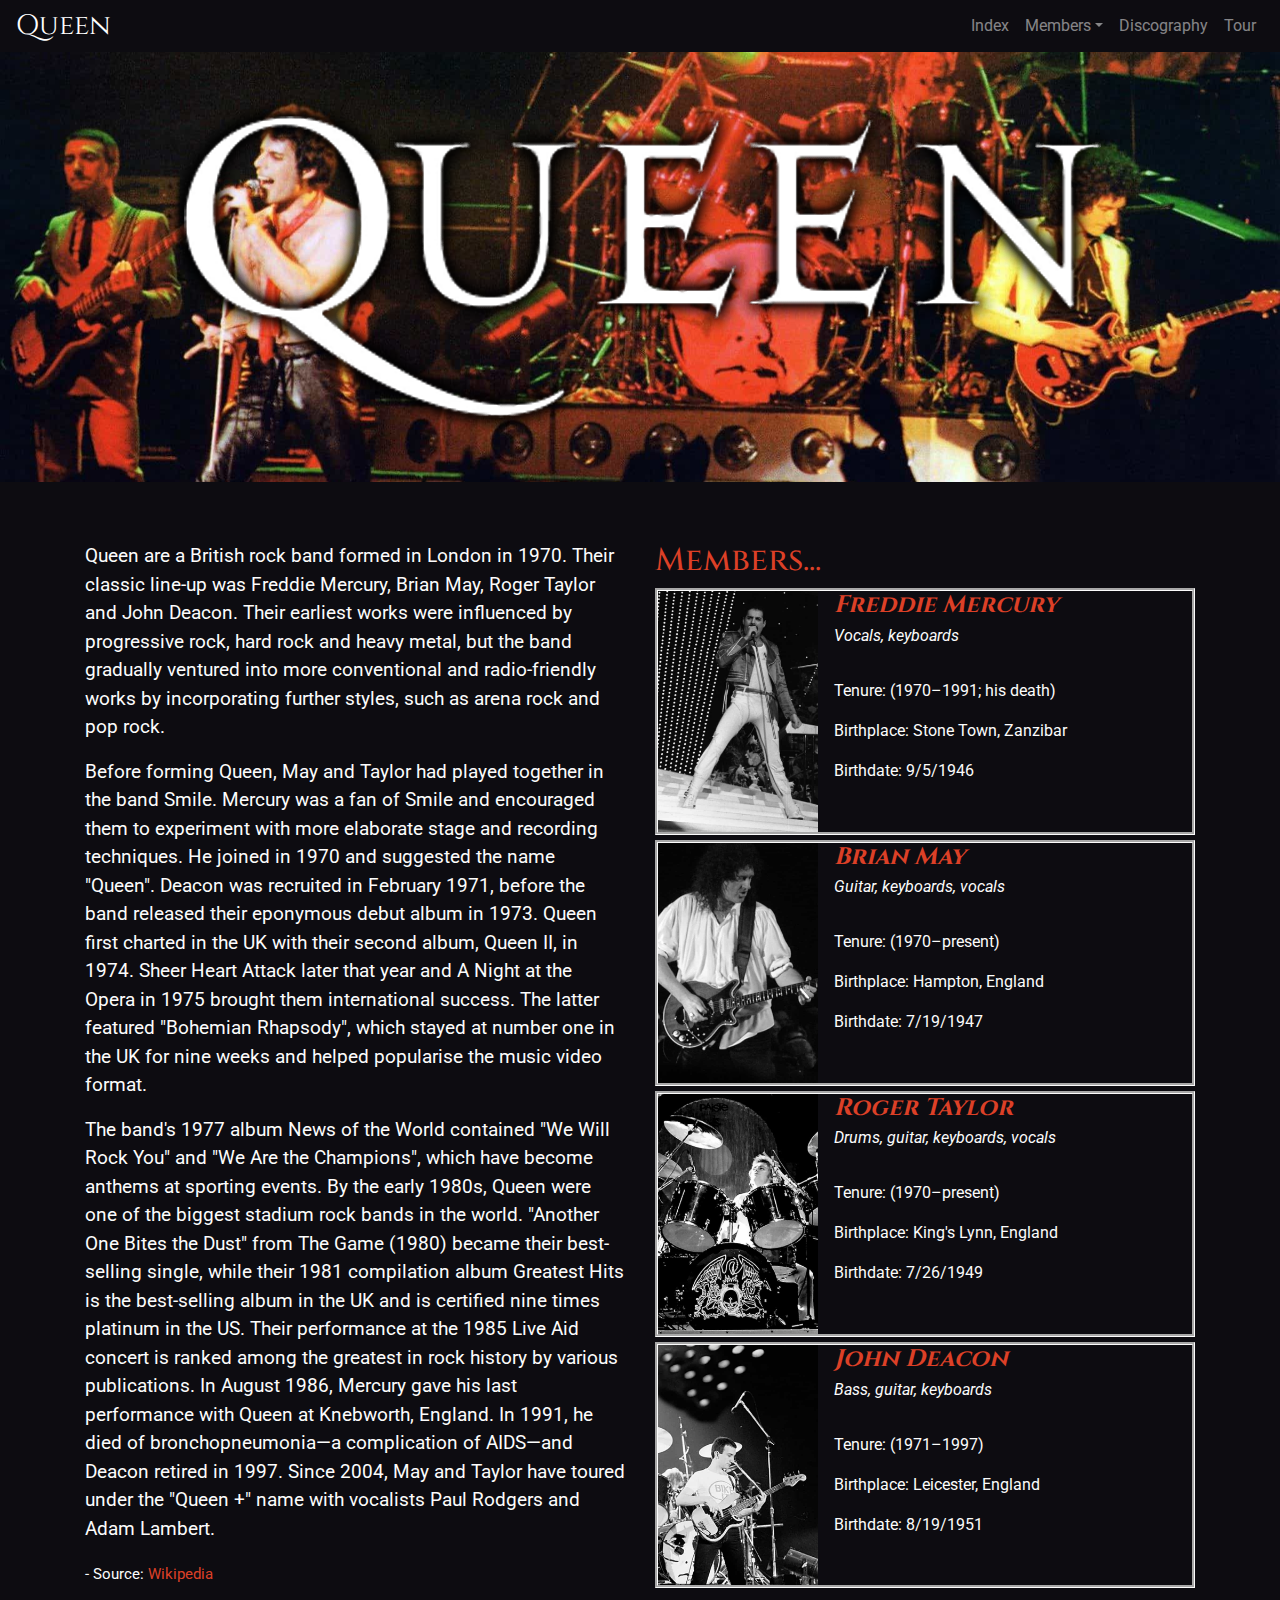
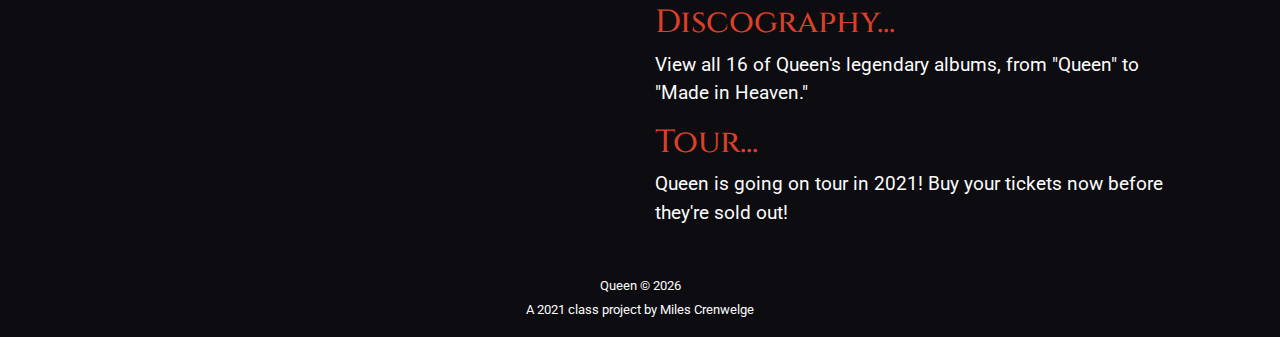
==== commit cb3f3904: "getting ready for CSS check-in" ====
--- a/docs/index.html
+++ b/docs/index.html
@@ -2,21 +2,19 @@
 <html lang="en">
   <head>
     <title>Queen | Index</title>
-    <meta name="description" content="Learn about the band Queen.">
+    <meta name="description" content="Learn about Queen, the legendary British rock band formed in 1970.">
     <meta charset="utf-8">
     <meta http-equiv="X-UA-Compatible" content="IE=edge"/>
     <meta name="viewport" content="width=device-width, initial-scale=1, maximum-scale=1">
     <link rel="stylesheet" href="css/main.css">
     <link rel="preconnect" href="https://fonts.gstatic.com">
-    <link rel="preconnect" href="https://fonts.gstatic.com">
     <link href="https://fonts.googleapis.com/css2?family=Cinzel&family=Roboto:ital@0;1&display=swap" rel="stylesheet">
   </head>
   <body>
     <nav class="navbar navbar-expand-lg navbar-dark navbar-custom">
-  <!-- make "Queen" a google font -->
   <a class="navbar-brand" href="index.html">Queen</a>
   <button class="navbar-toggler" type="button" data-toggle="collapse" data-target="#navbarNavDropdown" aria-controls="navbarNavDropdown" aria-expanded="false" aria-label="Toggle navigation">
-    <span class="navbar-toggler-icon"></span>
+  <span class="navbar-toggler-icon"></span>
   </button>
   <div class="collapse navbar-collapse" id="navbarNavDropdown">
     <ul class="navbar-nav ml-auto">
@@ -24,12 +22,9 @@
          <a class="nav-link" href="index.html">Index</a>
       </li>
       <li class="nav-item dropdown">
-        <!-- something needs to change here so the dropdown goes under members, not queen -->
         <a class="nav-link dropdown-toggle" href="#" id="navbarDropdownMenuLink" data-toggle="dropdown" aria-haspopup="true" aria-expanded="false">
-          Members
-        </a>
+          Members</a>
         <div class="dropdown-menu" aria-labelledby="navbarDropdownMenuLink">
-          <!-- gotta change smth here so you can click on another member from the dropdown while on a member page (currently routes to /members/members/..., so it breaks) -->
           <a class="dropdown-item" href="members/freddie-mercury.html">Freddie Mercury</a>
           <a class="dropdown-item" href="members/brian-may.html">Brian May</a>
           <a class="dropdown-item" href="members/roger-taylor.html">Roger Taylor</a>
@@ -49,14 +44,12 @@
 
     
 <div class="jumbotron banner jumbotron-fluid text-center">
-    <!-- can change the image out with the commented out stuff in the jumbotron includes -->
-    <img src="img/queen-logo-white.png" class="img-fluid" alt="Responsive image">
+    <img src="img/queen-logo-white.png" class="img-fluid" alt="Queen logo">
 </div>
 
 
 <div class="container">
   <div class="row">
-  <!-- can i center this at everything before lg and then add extra top and bottom padding at lg to center it alongside the media objects -->
     <div class="site-description col-lg-6">
       <p>Queen are a British rock band formed in London in 1970. Their classic line-up was Freddie Mercury, Brian May, Roger Taylor  and John Deacon. Their earliest works were influenced by progressive rock, hard rock and heavy metal, but the band gradually ventured into more conventional and radio-friendly works by incorporating further styles, such as arena rock and pop rock.</p>
 
@@ -137,7 +130,7 @@
 
 
     <footer>
-<p id="legal" class="center-block text-center">
+  <p id="legal" class="center-block text-center">
   <small> Queen &copy; <span class="copyright-year"></span><br>A 2021 class project by Miles Crenwelge</p>
 </footer>
 
@@ -147,4 +140,4 @@
     <script src="js/bootstrap.js"></script>
     <script src="js/scripts.js"></script>
   </body>
-</html>+</html>
--- a/docs/css/main.css
+++ b/docs/css/main.css
@@ -3,5 +3,5 @@
  * Copyright 2011-2021 The Bootstrap Authors
  * Copyright 2011-2021 Twitter, Inc.
  * Licensed under MIT (https://github.com/twbs/bootstrap/blob/main/LICENSE)
- */:root{--blue:#007bff;--indigo:#6610f2;--purple:#6f42c1;--pink:#e83e8c;--red:#dc3545;--orange:#fd7e14;--yellow:#ffc107;--green:#28a745;--teal:#20c997;--cyan:#17a2b8;--white:#fff;--gray:#6c757d;--gray-dark:#343a40;--primary:#007bff;--secondary:#6c757d;--success:#28a745;--info:#17a2b8;--warning:#ffc107;--danger:#dc3545;--light:#f8f9fa;--dark:#343a40;--breakpoint-xs:0;--breakpoint-sm:576px;--breakpoint-md:768px;--breakpoint-lg:992px;--breakpoint-xl:1200px;--font-family-sans-serif:-apple-system,BlinkMacSystemFont,"Segoe UI",Roboto,"Helvetica Neue",Arial,"Noto Sans","Liberation Sans",sans-serif,"Apple Color Emoji","Segoe UI Emoji","Segoe UI Symbol","Noto Color Emoji";--font-family-monospace:SFMono-Regular,Menlo,Monaco,Consolas,"Liberation Mono","Courier New",monospace}*,:after,:before{box-sizing:border-box}html{font-family:sans-serif;line-height:1.15;-webkit-text-size-adjust:100%;-webkit-tap-highlight-color:rgba(0,0,0,0)}article,aside,figcaption,figure,footer,header,hgroup,main,nav,section{display:block}body{margin:0;font-family:-apple-system,BlinkMacSystemFont,Segoe UI,Roboto,Helvetica Neue,Arial,Noto Sans,Liberation Sans,sans-serif,Apple Color Emoji,Segoe UI Emoji,Segoe UI Symbol,Noto Color Emoji;font-size:1rem;font-weight:400;line-height:1.5;color:#212529;text-align:left;background-color:#fff}[tabindex="-1"]:focus:not(:focus-visible){outline:0!important}hr{box-sizing:content-box;height:0;overflow:visible}h1,h2,h3,h4,h5,h6{margin-top:0;margin-bottom:.5rem}p{margin-top:0;margin-bottom:1rem}abbr[data-original-title],abbr[title]{text-decoration:underline;-webkit-text-decoration:underline dotted;-moz-text-decoration:underline dotted;text-decoration:underline dotted;cursor:help;border-bottom:0;-webkit-text-decoration-skip-ink:none;text-decoration-skip-ink:none}address{font-style:normal;line-height:inherit}address,dl,ol,ul{margin-bottom:1rem}dl,ol,ul{margin-top:0}ol ol,ol ul,ul ol,ul ul{margin-bottom:0}dt{font-weight:700}dd{margin-bottom:.5rem;margin-left:0}blockquote{margin:0 0 1rem}b,strong{font-weight:bolder}small{font-size:80%}sub,sup{position:relative;font-size:75%;line-height:0;vertical-align:baseline}sub{bottom:-.25em}sup{top:-.5em}a{color:#007bff;text-decoration:none;background-color:transparent}a:hover{color:#0056b3;text-decoration:underline}a:not([href]):not([class]){color:inherit;text-decoration:none}a:not([href]):not([class]):hover{color:inherit;text-decoration:none}code,kbd,pre,samp{font-family:SFMono-Regular,Menlo,Monaco,Consolas,Liberation Mono,Courier New,monospace;font-size:1em}pre{margin-top:0;margin-bottom:1rem;overflow:auto;-ms-overflow-style:scrollbar}figure{margin:0 0 1rem}img{border-style:none}img,svg{vertical-align:middle}svg{overflow:hidden}table{border-collapse:collapse}caption{padding-top:.75rem;padding-bottom:.75rem;color:#6c757d;text-align:left;caption-side:bottom}th{text-align:inherit;text-align:-webkit-match-parent}label{display:inline-block;margin-bottom:.5rem}button{border-radius:0}button:focus:not(:focus-visible){outline:0}button,input,optgroup,select,textarea{margin:0;font-family:inherit;font-size:inherit;line-height:inherit}button,input{overflow:visible}button,select{text-transform:none}[role=button]{cursor:pointer}select{word-wrap:normal}[type=button],[type=reset],[type=submit],button{-webkit-appearance:button}[type=button]:not(:disabled),[type=reset]:not(:disabled),[type=submit]:not(:disabled),button:not(:disabled){cursor:pointer}[type=button]::-moz-focus-inner,[type=reset]::-moz-focus-inner,[type=submit]::-moz-focus-inner,button::-moz-focus-inner{padding:0;border-style:none}input[type=checkbox],input[type=radio]{box-sizing:border-box;padding:0}textarea{overflow:auto;resize:vertical}fieldset{min-width:0;padding:0;margin:0;border:0}legend{display:block;width:100%;max-width:100%;padding:0;margin-bottom:.5rem;font-size:1.5rem;line-height:inherit;color:inherit;white-space:normal}progress{vertical-align:baseline}[type=number]::-webkit-inner-spin-button,[type=number]::-webkit-outer-spin-button{height:auto}[type=search]{outline-offset:-2px;-webkit-appearance:none}[type=search]::-webkit-search-decoration{-webkit-appearance:none}::-webkit-file-upload-button{font:inherit;-webkit-appearance:button}output{display:inline-block}summary{display:list-item;cursor:pointer}template{display:none}[hidden]{display:none!important}.h1,.h2,.h3,.h4,.h5,.h6,h1,h2,h3,h4,h5,h6{margin-bottom:.5rem;font-weight:500;line-height:1.2}.h1,h1{font-size:2.5rem}.h2,h2{font-size:2rem}.h3,h3{font-size:1.75rem}.h4,h4{font-size:1.5rem}.h5,h5{font-size:1.25rem}.h6,h6{font-size:1rem}.lead{font-size:1.25rem;font-weight:300}.display-1{font-size:6rem}.display-1,.display-2{font-weight:300;line-height:1.2}.display-2{font-size:5.5rem}.display-3{font-size:4.5rem}.display-3,.display-4{font-weight:300;line-height:1.2}.display-4{font-size:3.5rem}hr{margin-top:1rem;margin-bottom:1rem;border:0;border-top:1px solid rgba(0,0,0,.1)}.small,small{font-size:80%;font-weight:400}.mark,mark{padding:.2em;background-color:#fcf8e3}.list-inline,.list-unstyled{padding-left:0;list-style:none}.list-inline-item{display:inline-block}.list-inline-item:not(:last-child){margin-right:.5rem}.initialism{font-size:90%;text-transform:uppercase}.blockquote{margin-bottom:1rem;font-size:1.25rem}.blockquote-footer{display:block;font-size:80%;color:#6c757d}.blockquote-footer:before{content:"\2014\00A0"}.img-fluid,.img-thumbnail{max-width:100%;height:auto}.img-thumbnail{padding:.25rem;background-color:#fff;border:1px solid #dee2e6;border-radius:.25rem}.figure{display:inline-block}.figure-img{margin-bottom:.5rem;line-height:1}.figure-caption{font-size:90%;color:#6c757d}code{font-size:87.5%;color:#e83e8c;word-wrap:break-word}a>code{color:inherit}kbd{padding:.2rem .4rem;font-size:87.5%;color:#fff;background-color:#212529;border-radius:.2rem}kbd kbd{padding:0;font-size:100%;font-weight:700}pre{display:block;font-size:87.5%;color:#212529}pre code{font-size:inherit;color:inherit;word-break:normal}.pre-scrollable{max-height:340px;overflow-y:scroll}.container,.container-fluid,.container-lg,.container-md,.container-sm,.container-xl{width:100%;padding-right:15px;padding-left:15px;margin-right:auto;margin-left:auto}@media (min-width:576px){.container,.container-sm{max-width:540px}}@media (min-width:768px){.container,.container-md,.container-sm{max-width:720px}}@media (min-width:992px){.container,.container-lg,.container-md,.container-sm{max-width:960px}}@media (min-width:1200px){.container,.container-lg,.container-md,.container-sm,.container-xl{max-width:1140px}}.row{display:-webkit-flex;display:-ms-flexbox;display:flex;-webkit-flex-wrap:wrap;-ms-flex-wrap:wrap;flex-wrap:wrap;margin-right:-15px;margin-left:-15px}.no-gutters{margin-right:0;margin-left:0}.no-gutters>.col,.no-gutters>[class*=col-]{padding-right:0;padding-left:0}.col,.col-1,.col-2,.col-3,.col-4,.col-5,.col-6,.col-7,.col-8,.col-9,.col-10,.col-11,.col-12,.col-auto,.col-lg,.col-lg-1,.col-lg-2,.col-lg-3,.col-lg-4,.col-lg-5,.col-lg-6,.col-lg-7,.col-lg-8,.col-lg-9,.col-lg-10,.col-lg-11,.col-lg-12,.col-lg-auto,.col-md,.col-md-1,.col-md-2,.col-md-3,.col-md-4,.col-md-5,.col-md-6,.col-md-7,.col-md-8,.col-md-9,.col-md-10,.col-md-11,.col-md-12,.col-md-auto,.col-sm,.col-sm-1,.col-sm-2,.col-sm-3,.col-sm-4,.col-sm-5,.col-sm-6,.col-sm-7,.col-sm-8,.col-sm-9,.col-sm-10,.col-sm-11,.col-sm-12,.col-sm-auto,.col-xl,.col-xl-1,.col-xl-2,.col-xl-3,.col-xl-4,.col-xl-5,.col-xl-6,.col-xl-7,.col-xl-8,.col-xl-9,.col-xl-10,.col-xl-11,.col-xl-12,.col-xl-auto{position:relative;width:100%;padding-right:15px;padding-left:15px}.col{-webkit-flex-basis:0;-ms-flex-preferred-size:0;flex-basis:0;-webkit-flex-grow:1;-ms-flex-positive:1;flex-grow:1;max-width:100%}.row-cols-1>*{-webkit-flex:0 0 100%;-ms-flex:0 0 100%;flex:0 0 100%;max-width:100%}.row-cols-2>*{-webkit-flex:0 0 50%;-ms-flex:0 0 50%;flex:0 0 50%;max-width:50%}.row-cols-3>*{-webkit-flex:0 0 33.33333%;-ms-flex:0 0 33.33333%;flex:0 0 33.33333%;max-width:33.33333%}.row-cols-4>*{-webkit-flex:0 0 25%;-ms-flex:0 0 25%;flex:0 0 25%;max-width:25%}.row-cols-5>*{-webkit-flex:0 0 20%;-ms-flex:0 0 20%;flex:0 0 20%;max-width:20%}.row-cols-6>*{-webkit-flex:0 0 16.66667%;-ms-flex:0 0 16.66667%;flex:0 0 16.66667%;max-width:16.66667%}.col-auto{-webkit-flex:0 0 auto;-ms-flex:0 0 auto;flex:0 0 auto;width:auto;max-width:100%}.col-1{-webkit-flex:0 0 8.33333%;-ms-flex:0 0 8.33333%;flex:0 0 8.33333%;max-width:8.33333%}.col-2{-webkit-flex:0 0 16.66667%;-ms-flex:0 0 16.66667%;flex:0 0 16.66667%;max-width:16.66667%}.col-3{-webkit-flex:0 0 25%;-ms-flex:0 0 25%;flex:0 0 25%;max-width:25%}.col-4{-webkit-flex:0 0 33.33333%;-ms-flex:0 0 33.33333%;flex:0 0 33.33333%;max-width:33.33333%}.col-5{-webkit-flex:0 0 41.66667%;-ms-flex:0 0 41.66667%;flex:0 0 41.66667%;max-width:41.66667%}.col-6{-webkit-flex:0 0 50%;-ms-flex:0 0 50%;flex:0 0 50%;max-width:50%}.col-7{-webkit-flex:0 0 58.33333%;-ms-flex:0 0 58.33333%;flex:0 0 58.33333%;max-width:58.33333%}.col-8{-webkit-flex:0 0 66.66667%;-ms-flex:0 0 66.66667%;flex:0 0 66.66667%;max-width:66.66667%}.col-9{-webkit-flex:0 0 75%;-ms-flex:0 0 75%;flex:0 0 75%;max-width:75%}.col-10{-webkit-flex:0 0 83.33333%;-ms-flex:0 0 83.33333%;flex:0 0 83.33333%;max-width:83.33333%}.col-11{-webkit-flex:0 0 91.66667%;-ms-flex:0 0 91.66667%;flex:0 0 91.66667%;max-width:91.66667%}.col-12{-webkit-flex:0 0 100%;-ms-flex:0 0 100%;flex:0 0 100%;max-width:100%}.order-first{-webkit-order:-1;-ms-flex-order:-1;order:-1}.order-last{-webkit-order:13;-ms-flex-order:13;order:13}.order-0{-webkit-order:0;-ms-flex-order:0;order:0}.order-1{-webkit-order:1;-ms-flex-order:1;order:1}.order-2{-webkit-order:2;-ms-flex-order:2;order:2}.order-3{-webkit-order:3;-ms-flex-order:3;order:3}.order-4{-webkit-order:4;-ms-flex-order:4;order:4}.order-5{-webkit-order:5;-ms-flex-order:5;order:5}.order-6{-webkit-order:6;-ms-flex-order:6;order:6}.order-7{-webkit-order:7;-ms-flex-order:7;order:7}.order-8{-webkit-order:8;-ms-flex-order:8;order:8}.order-9{-webkit-order:9;-ms-flex-order:9;order:9}.order-10{-webkit-order:10;-ms-flex-order:10;order:10}.order-11{-webkit-order:11;-ms-flex-order:11;order:11}.order-12{-webkit-order:12;-ms-flex-order:12;order:12}.offset-1{margin-left:8.33333%}.offset-2{margin-left:16.66667%}.offset-3{margin-left:25%}.offset-4{margin-left:33.33333%}.offset-5{margin-left:41.66667%}.offset-6{margin-left:50%}.offset-7{margin-left:58.33333%}.offset-8{margin-left:66.66667%}.offset-9{margin-left:75%}.offset-10{margin-left:83.33333%}.offset-11{margin-left:91.66667%}@media (min-width:576px){.col-sm{-webkit-flex-basis:0;-ms-flex-preferred-size:0;flex-basis:0;-webkit-flex-grow:1;-ms-flex-positive:1;flex-grow:1;max-width:100%}.row-cols-sm-1>*{-webkit-flex:0 0 100%;-ms-flex:0 0 100%;flex:0 0 100%;max-width:100%}.row-cols-sm-2>*{-webkit-flex:0 0 50%;-ms-flex:0 0 50%;flex:0 0 50%;max-width:50%}.row-cols-sm-3>*{-webkit-flex:0 0 33.33333%;-ms-flex:0 0 33.33333%;flex:0 0 33.33333%;max-width:33.33333%}.row-cols-sm-4>*{-webkit-flex:0 0 25%;-ms-flex:0 0 25%;flex:0 0 25%;max-width:25%}.row-cols-sm-5>*{-webkit-flex:0 0 20%;-ms-flex:0 0 20%;flex:0 0 20%;max-width:20%}.row-cols-sm-6>*{-webkit-flex:0 0 16.66667%;-ms-flex:0 0 16.66667%;flex:0 0 16.66667%;max-width:16.66667%}.col-sm-auto{-webkit-flex:0 0 auto;-ms-flex:0 0 auto;flex:0 0 auto;width:auto;max-width:100%}.col-sm-1{-webkit-flex:0 0 8.33333%;-ms-flex:0 0 8.33333%;flex:0 0 8.33333%;max-width:8.33333%}.col-sm-2{-webkit-flex:0 0 16.66667%;-ms-flex:0 0 16.66667%;flex:0 0 16.66667%;max-width:16.66667%}.col-sm-3{-webkit-flex:0 0 25%;-ms-flex:0 0 25%;flex:0 0 25%;max-width:25%}.col-sm-4{-webkit-flex:0 0 33.33333%;-ms-flex:0 0 33.33333%;flex:0 0 33.33333%;max-width:33.33333%}.col-sm-5{-webkit-flex:0 0 41.66667%;-ms-flex:0 0 41.66667%;flex:0 0 41.66667%;max-width:41.66667%}.col-sm-6{-webkit-flex:0 0 50%;-ms-flex:0 0 50%;flex:0 0 50%;max-width:50%}.col-sm-7{-webkit-flex:0 0 58.33333%;-ms-flex:0 0 58.33333%;flex:0 0 58.33333%;max-width:58.33333%}.col-sm-8{-webkit-flex:0 0 66.66667%;-ms-flex:0 0 66.66667%;flex:0 0 66.66667%;max-width:66.66667%}.col-sm-9{-webkit-flex:0 0 75%;-ms-flex:0 0 75%;flex:0 0 75%;max-width:75%}.col-sm-10{-webkit-flex:0 0 83.33333%;-ms-flex:0 0 83.33333%;flex:0 0 83.33333%;max-width:83.33333%}.col-sm-11{-webkit-flex:0 0 91.66667%;-ms-flex:0 0 91.66667%;flex:0 0 91.66667%;max-width:91.66667%}.col-sm-12{-webkit-flex:0 0 100%;-ms-flex:0 0 100%;flex:0 0 100%;max-width:100%}.order-sm-first{-webkit-order:-1;-ms-flex-order:-1;order:-1}.order-sm-last{-webkit-order:13;-ms-flex-order:13;order:13}.order-sm-0{-webkit-order:0;-ms-flex-order:0;order:0}.order-sm-1{-webkit-order:1;-ms-flex-order:1;order:1}.order-sm-2{-webkit-order:2;-ms-flex-order:2;order:2}.order-sm-3{-webkit-order:3;-ms-flex-order:3;order:3}.order-sm-4{-webkit-order:4;-ms-flex-order:4;order:4}.order-sm-5{-webkit-order:5;-ms-flex-order:5;order:5}.order-sm-6{-webkit-order:6;-ms-flex-order:6;order:6}.order-sm-7{-webkit-order:7;-ms-flex-order:7;order:7}.order-sm-8{-webkit-order:8;-ms-flex-order:8;order:8}.order-sm-9{-webkit-order:9;-ms-flex-order:9;order:9}.order-sm-10{-webkit-order:10;-ms-flex-order:10;order:10}.order-sm-11{-webkit-order:11;-ms-flex-order:11;order:11}.order-sm-12{-webkit-order:12;-ms-flex-order:12;order:12}.offset-sm-0{margin-left:0}.offset-sm-1{margin-left:8.33333%}.offset-sm-2{margin-left:16.66667%}.offset-sm-3{margin-left:25%}.offset-sm-4{margin-left:33.33333%}.offset-sm-5{margin-left:41.66667%}.offset-sm-6{margin-left:50%}.offset-sm-7{margin-left:58.33333%}.offset-sm-8{margin-left:66.66667%}.offset-sm-9{margin-left:75%}.offset-sm-10{margin-left:83.33333%}.offset-sm-11{margin-left:91.66667%}}@media (min-width:768px){.col-md{-webkit-flex-basis:0;-ms-flex-preferred-size:0;flex-basis:0;-webkit-flex-grow:1;-ms-flex-positive:1;flex-grow:1;max-width:100%}.row-cols-md-1>*{-webkit-flex:0 0 100%;-ms-flex:0 0 100%;flex:0 0 100%;max-width:100%}.row-cols-md-2>*{-webkit-flex:0 0 50%;-ms-flex:0 0 50%;flex:0 0 50%;max-width:50%}.row-cols-md-3>*{-webkit-flex:0 0 33.33333%;-ms-flex:0 0 33.33333%;flex:0 0 33.33333%;max-width:33.33333%}.row-cols-md-4>*{-webkit-flex:0 0 25%;-ms-flex:0 0 25%;flex:0 0 25%;max-width:25%}.row-cols-md-5>*{-webkit-flex:0 0 20%;-ms-flex:0 0 20%;flex:0 0 20%;max-width:20%}.row-cols-md-6>*{-webkit-flex:0 0 16.66667%;-ms-flex:0 0 16.66667%;flex:0 0 16.66667%;max-width:16.66667%}.col-md-auto{-webkit-flex:0 0 auto;-ms-flex:0 0 auto;flex:0 0 auto;width:auto;max-width:100%}.col-md-1{-webkit-flex:0 0 8.33333%;-ms-flex:0 0 8.33333%;flex:0 0 8.33333%;max-width:8.33333%}.col-md-2{-webkit-flex:0 0 16.66667%;-ms-flex:0 0 16.66667%;flex:0 0 16.66667%;max-width:16.66667%}.col-md-3{-webkit-flex:0 0 25%;-ms-flex:0 0 25%;flex:0 0 25%;max-width:25%}.col-md-4{-webkit-flex:0 0 33.33333%;-ms-flex:0 0 33.33333%;flex:0 0 33.33333%;max-width:33.33333%}.col-md-5{-webkit-flex:0 0 41.66667%;-ms-flex:0 0 41.66667%;flex:0 0 41.66667%;max-width:41.66667%}.col-md-6{-webkit-flex:0 0 50%;-ms-flex:0 0 50%;flex:0 0 50%;max-width:50%}.col-md-7{-webkit-flex:0 0 58.33333%;-ms-flex:0 0 58.33333%;flex:0 0 58.33333%;max-width:58.33333%}.col-md-8{-webkit-flex:0 0 66.66667%;-ms-flex:0 0 66.66667%;flex:0 0 66.66667%;max-width:66.66667%}.col-md-9{-webkit-flex:0 0 75%;-ms-flex:0 0 75%;flex:0 0 75%;max-width:75%}.col-md-10{-webkit-flex:0 0 83.33333%;-ms-flex:0 0 83.33333%;flex:0 0 83.33333%;max-width:83.33333%}.col-md-11{-webkit-flex:0 0 91.66667%;-ms-flex:0 0 91.66667%;flex:0 0 91.66667%;max-width:91.66667%}.col-md-12{-webkit-flex:0 0 100%;-ms-flex:0 0 100%;flex:0 0 100%;max-width:100%}.order-md-first{-webkit-order:-1;-ms-flex-order:-1;order:-1}.order-md-last{-webkit-order:13;-ms-flex-order:13;order:13}.order-md-0{-webkit-order:0;-ms-flex-order:0;order:0}.order-md-1{-webkit-order:1;-ms-flex-order:1;order:1}.order-md-2{-webkit-order:2;-ms-flex-order:2;order:2}.order-md-3{-webkit-order:3;-ms-flex-order:3;order:3}.order-md-4{-webkit-order:4;-ms-flex-order:4;order:4}.order-md-5{-webkit-order:5;-ms-flex-order:5;order:5}.order-md-6{-webkit-order:6;-ms-flex-order:6;order:6}.order-md-7{-webkit-order:7;-ms-flex-order:7;order:7}.order-md-8{-webkit-order:8;-ms-flex-order:8;order:8}.order-md-9{-webkit-order:9;-ms-flex-order:9;order:9}.order-md-10{-webkit-order:10;-ms-flex-order:10;order:10}.order-md-11{-webkit-order:11;-ms-flex-order:11;order:11}.order-md-12{-webkit-order:12;-ms-flex-order:12;order:12}.offset-md-0{margin-left:0}.offset-md-1{margin-left:8.33333%}.offset-md-2{margin-left:16.66667%}.offset-md-3{margin-left:25%}.offset-md-4{margin-left:33.33333%}.offset-md-5{margin-left:41.66667%}.offset-md-6{margin-left:50%}.offset-md-7{margin-left:58.33333%}.offset-md-8{margin-left:66.66667%}.offset-md-9{margin-left:75%}.offset-md-10{margin-left:83.33333%}.offset-md-11{margin-left:91.66667%}}@media (min-width:992px){.col-lg{-webkit-flex-basis:0;-ms-flex-preferred-size:0;flex-basis:0;-webkit-flex-grow:1;-ms-flex-positive:1;flex-grow:1;max-width:100%}.row-cols-lg-1>*{-webkit-flex:0 0 100%;-ms-flex:0 0 100%;flex:0 0 100%;max-width:100%}.row-cols-lg-2>*{-webkit-flex:0 0 50%;-ms-flex:0 0 50%;flex:0 0 50%;max-width:50%}.row-cols-lg-3>*{-webkit-flex:0 0 33.33333%;-ms-flex:0 0 33.33333%;flex:0 0 33.33333%;max-width:33.33333%}.row-cols-lg-4>*{-webkit-flex:0 0 25%;-ms-flex:0 0 25%;flex:0 0 25%;max-width:25%}.row-cols-lg-5>*{-webkit-flex:0 0 20%;-ms-flex:0 0 20%;flex:0 0 20%;max-width:20%}.row-cols-lg-6>*{-webkit-flex:0 0 16.66667%;-ms-flex:0 0 16.66667%;flex:0 0 16.66667%;max-width:16.66667%}.col-lg-auto{-webkit-flex:0 0 auto;-ms-flex:0 0 auto;flex:0 0 auto;width:auto;max-width:100%}.col-lg-1{-webkit-flex:0 0 8.33333%;-ms-flex:0 0 8.33333%;flex:0 0 8.33333%;max-width:8.33333%}.col-lg-2{-webkit-flex:0 0 16.66667%;-ms-flex:0 0 16.66667%;flex:0 0 16.66667%;max-width:16.66667%}.col-lg-3{-webkit-flex:0 0 25%;-ms-flex:0 0 25%;flex:0 0 25%;max-width:25%}.col-lg-4{-webkit-flex:0 0 33.33333%;-ms-flex:0 0 33.33333%;flex:0 0 33.33333%;max-width:33.33333%}.col-lg-5{-webkit-flex:0 0 41.66667%;-ms-flex:0 0 41.66667%;flex:0 0 41.66667%;max-width:41.66667%}.col-lg-6{-webkit-flex:0 0 50%;-ms-flex:0 0 50%;flex:0 0 50%;max-width:50%}.col-lg-7{-webkit-flex:0 0 58.33333%;-ms-flex:0 0 58.33333%;flex:0 0 58.33333%;max-width:58.33333%}.col-lg-8{-webkit-flex:0 0 66.66667%;-ms-flex:0 0 66.66667%;flex:0 0 66.66667%;max-width:66.66667%}.col-lg-9{-webkit-flex:0 0 75%;-ms-flex:0 0 75%;flex:0 0 75%;max-width:75%}.col-lg-10{-webkit-flex:0 0 83.33333%;-ms-flex:0 0 83.33333%;flex:0 0 83.33333%;max-width:83.33333%}.col-lg-11{-webkit-flex:0 0 91.66667%;-ms-flex:0 0 91.66667%;flex:0 0 91.66667%;max-width:91.66667%}.col-lg-12{-webkit-flex:0 0 100%;-ms-flex:0 0 100%;flex:0 0 100%;max-width:100%}.order-lg-first{-webkit-order:-1;-ms-flex-order:-1;order:-1}.order-lg-last{-webkit-order:13;-ms-flex-order:13;order:13}.order-lg-0{-webkit-order:0;-ms-flex-order:0;order:0}.order-lg-1{-webkit-order:1;-ms-flex-order:1;order:1}.order-lg-2{-webkit-order:2;-ms-flex-order:2;order:2}.order-lg-3{-webkit-order:3;-ms-flex-order:3;order:3}.order-lg-4{-webkit-order:4;-ms-flex-order:4;order:4}.order-lg-5{-webkit-order:5;-ms-flex-order:5;order:5}.order-lg-6{-webkit-order:6;-ms-flex-order:6;order:6}.order-lg-7{-webkit-order:7;-ms-flex-order:7;order:7}.order-lg-8{-webkit-order:8;-ms-flex-order:8;order:8}.order-lg-9{-webkit-order:9;-ms-flex-order:9;order:9}.order-lg-10{-webkit-order:10;-ms-flex-order:10;order:10}.order-lg-11{-webkit-order:11;-ms-flex-order:11;order:11}.order-lg-12{-webkit-order:12;-ms-flex-order:12;order:12}.offset-lg-0{margin-left:0}.offset-lg-1{margin-left:8.33333%}.offset-lg-2{margin-left:16.66667%}.offset-lg-3{margin-left:25%}.offset-lg-4{margin-left:33.33333%}.offset-lg-5{margin-left:41.66667%}.offset-lg-6{margin-left:50%}.offset-lg-7{margin-left:58.33333%}.offset-lg-8{margin-left:66.66667%}.offset-lg-9{margin-left:75%}.offset-lg-10{margin-left:83.33333%}.offset-lg-11{margin-left:91.66667%}}@media (min-width:1200px){.col-xl{-webkit-flex-basis:0;-ms-flex-preferred-size:0;flex-basis:0;-webkit-flex-grow:1;-ms-flex-positive:1;flex-grow:1;max-width:100%}.row-cols-xl-1>*{-webkit-flex:0 0 100%;-ms-flex:0 0 100%;flex:0 0 100%;max-width:100%}.row-cols-xl-2>*{-webkit-flex:0 0 50%;-ms-flex:0 0 50%;flex:0 0 50%;max-width:50%}.row-cols-xl-3>*{-webkit-flex:0 0 33.33333%;-ms-flex:0 0 33.33333%;flex:0 0 33.33333%;max-width:33.33333%}.row-cols-xl-4>*{-webkit-flex:0 0 25%;-ms-flex:0 0 25%;flex:0 0 25%;max-width:25%}.row-cols-xl-5>*{-webkit-flex:0 0 20%;-ms-flex:0 0 20%;flex:0 0 20%;max-width:20%}.row-cols-xl-6>*{-webkit-flex:0 0 16.66667%;-ms-flex:0 0 16.66667%;flex:0 0 16.66667%;max-width:16.66667%}.col-xl-auto{-webkit-flex:0 0 auto;-ms-flex:0 0 auto;flex:0 0 auto;width:auto;max-width:100%}.col-xl-1{-webkit-flex:0 0 8.33333%;-ms-flex:0 0 8.33333%;flex:0 0 8.33333%;max-width:8.33333%}.col-xl-2{-webkit-flex:0 0 16.66667%;-ms-flex:0 0 16.66667%;flex:0 0 16.66667%;max-width:16.66667%}.col-xl-3{-webkit-flex:0 0 25%;-ms-flex:0 0 25%;flex:0 0 25%;max-width:25%}.col-xl-4{-webkit-flex:0 0 33.33333%;-ms-flex:0 0 33.33333%;flex:0 0 33.33333%;max-width:33.33333%}.col-xl-5{-webkit-flex:0 0 41.66667%;-ms-flex:0 0 41.66667%;flex:0 0 41.66667%;max-width:41.66667%}.col-xl-6{-webkit-flex:0 0 50%;-ms-flex:0 0 50%;flex:0 0 50%;max-width:50%}.col-xl-7{-webkit-flex:0 0 58.33333%;-ms-flex:0 0 58.33333%;flex:0 0 58.33333%;max-width:58.33333%}.col-xl-8{-webkit-flex:0 0 66.66667%;-ms-flex:0 0 66.66667%;flex:0 0 66.66667%;max-width:66.66667%}.col-xl-9{-webkit-flex:0 0 75%;-ms-flex:0 0 75%;flex:0 0 75%;max-width:75%}.col-xl-10{-webkit-flex:0 0 83.33333%;-ms-flex:0 0 83.33333%;flex:0 0 83.33333%;max-width:83.33333%}.col-xl-11{-webkit-flex:0 0 91.66667%;-ms-flex:0 0 91.66667%;flex:0 0 91.66667%;max-width:91.66667%}.col-xl-12{-webkit-flex:0 0 100%;-ms-flex:0 0 100%;flex:0 0 100%;max-width:100%}.order-xl-first{-webkit-order:-1;-ms-flex-order:-1;order:-1}.order-xl-last{-webkit-order:13;-ms-flex-order:13;order:13}.order-xl-0{-webkit-order:0;-ms-flex-order:0;order:0}.order-xl-1{-webkit-order:1;-ms-flex-order:1;order:1}.order-xl-2{-webkit-order:2;-ms-flex-order:2;order:2}.order-xl-3{-webkit-order:3;-ms-flex-order:3;order:3}.order-xl-4{-webkit-order:4;-ms-flex-order:4;order:4}.order-xl-5{-webkit-order:5;-ms-flex-order:5;order:5}.order-xl-6{-webkit-order:6;-ms-flex-order:6;order:6}.order-xl-7{-webkit-order:7;-ms-flex-order:7;order:7}.order-xl-8{-webkit-order:8;-ms-flex-order:8;order:8}.order-xl-9{-webkit-order:9;-ms-flex-order:9;order:9}.order-xl-10{-webkit-order:10;-ms-flex-order:10;order:10}.order-xl-11{-webkit-order:11;-ms-flex-order:11;order:11}.order-xl-12{-webkit-order:12;-ms-flex-order:12;order:12}.offset-xl-0{margin-left:0}.offset-xl-1{margin-left:8.33333%}.offset-xl-2{margin-left:16.66667%}.offset-xl-3{margin-left:25%}.offset-xl-4{margin-left:33.33333%}.offset-xl-5{margin-left:41.66667%}.offset-xl-6{margin-left:50%}.offset-xl-7{margin-left:58.33333%}.offset-xl-8{margin-left:66.66667%}.offset-xl-9{margin-left:75%}.offset-xl-10{margin-left:83.33333%}.offset-xl-11{margin-left:91.66667%}}.table{width:100%;margin-bottom:1rem;color:#212529}.table td,.table th{padding:.75rem;vertical-align:top;border-top:1px solid #dee2e6}.table thead th{vertical-align:bottom;border-bottom:2px solid #dee2e6}.table tbody+tbody{border-top:2px solid #dee2e6}.table-sm td,.table-sm th{padding:.3rem}.table-bordered,.table-bordered td,.table-bordered th{border:1px solid #dee2e6}.table-bordered thead td,.table-bordered thead th{border-bottom-width:2px}.table-borderless tbody+tbody,.table-borderless td,.table-borderless th,.table-borderless thead th{border:0}.table-striped tbody tr:nth-of-type(odd){background-color:rgba(0,0,0,.05)}.table-hover tbody tr:hover{color:#212529;background-color:rgba(0,0,0,.075)}.table-primary,.table-primary>td,.table-primary>th{background-color:#b8daff}.table-primary tbody+tbody,.table-primary td,.table-primary th,.table-primary thead th{border-color:#7abaff}.table-hover .table-primary:hover{background-color:#9fcdff}.table-hover .table-primary:hover>td,.table-hover .table-primary:hover>th{background-color:#9fcdff}.table-secondary,.table-secondary>td,.table-secondary>th{background-color:#d6d8db}.table-secondary tbody+tbody,.table-secondary td,.table-secondary th,.table-secondary thead th{border-color:#b3b7bb}.table-hover .table-secondary:hover{background-color:#c8cbcf}.table-hover .table-secondary:hover>td,.table-hover .table-secondary:hover>th{background-color:#c8cbcf}.table-success,.table-success>td,.table-success>th{background-color:#c3e6cb}.table-success tbody+tbody,.table-success td,.table-success th,.table-success thead th{border-color:#8fd19e}.table-hover .table-success:hover{background-color:#b1dfbb}.table-hover .table-success:hover>td,.table-hover .table-success:hover>th{background-color:#b1dfbb}.table-info,.table-info>td,.table-info>th{background-color:#bee5eb}.table-info tbody+tbody,.table-info td,.table-info th,.table-info thead th{border-color:#86cfda}.table-hover .table-info:hover{background-color:#abdde5}.table-hover .table-info:hover>td,.table-hover .table-info:hover>th{background-color:#abdde5}.table-warning,.table-warning>td,.table-warning>th{background-color:#ffeeba}.table-warning tbody+tbody,.table-warning td,.table-warning th,.table-warning thead th{border-color:#ffdf7e}.table-hover .table-warning:hover{background-color:#ffe8a1}.table-hover .table-warning:hover>td,.table-hover .table-warning:hover>th{background-color:#ffe8a1}.table-danger,.table-danger>td,.table-danger>th{background-color:#f5c6cb}.table-danger tbody+tbody,.table-danger td,.table-danger th,.table-danger thead th{border-color:#ed969e}.table-hover .table-danger:hover{background-color:#f1b0b7}.table-hover .table-danger:hover>td,.table-hover .table-danger:hover>th{background-color:#f1b0b7}.table-light,.table-light>td,.table-light>th{background-color:#fdfdfe}.table-light tbody+tbody,.table-light td,.table-light th,.table-light thead th{border-color:#fbfcfc}.table-hover .table-light:hover{background-color:#ececf6}.table-hover .table-light:hover>td,.table-hover .table-light:hover>th{background-color:#ececf6}.table-dark,.table-dark>td,.table-dark>th{background-color:#c6c8ca}.table-dark tbody+tbody,.table-dark td,.table-dark th,.table-dark thead th{border-color:#95999c}.table-hover .table-dark:hover{background-color:#b9bbbe}.table-hover .table-dark:hover>td,.table-hover .table-dark:hover>th{background-color:#b9bbbe}.table-active,.table-active>td,.table-active>th{background-color:rgba(0,0,0,.075)}.table-hover .table-active:hover{background-color:rgba(0,0,0,.075)}.table-hover .table-active:hover>td,.table-hover .table-active:hover>th{background-color:rgba(0,0,0,.075)}.table .thead-dark th{color:#fff;background-color:#343a40;border-color:#454d55}.table .thead-light th{color:#495057;background-color:#e9ecef;border-color:#dee2e6}.table-dark{color:#fff;background-color:#343a40}.table-dark td,.table-dark th,.table-dark thead th{border-color:#454d55}.table-dark.table-bordered{border:0}.table-dark.table-striped tbody tr:nth-of-type(odd){background-color:hsla(0,0%,100%,.05)}.table-dark.table-hover tbody tr:hover{color:#fff;background-color:hsla(0,0%,100%,.075)}@media (max-width:575.98px){.table-responsive-sm{display:block;width:100%;overflow-x:auto;-webkit-overflow-scrolling:touch}.table-responsive-sm>.table-bordered{border:0}}@media (max-width:767.98px){.table-responsive-md{display:block;width:100%;overflow-x:auto;-webkit-overflow-scrolling:touch}.table-responsive-md>.table-bordered{border:0}}@media (max-width:991.98px){.table-responsive-lg{display:block;width:100%;overflow-x:auto;-webkit-overflow-scrolling:touch}.table-responsive-lg>.table-bordered{border:0}}@media (max-width:1199.98px){.table-responsive-xl{display:block;width:100%;overflow-x:auto;-webkit-overflow-scrolling:touch}.table-responsive-xl>.table-bordered{border:0}}.table-responsive{display:block;width:100%;overflow-x:auto;-webkit-overflow-scrolling:touch}.table-responsive>.table-bordered{border:0}.form-control{display:block;width:100%;height:calc(1.5em + .75rem + 2px);padding:.375rem .75rem;font-size:1rem;font-weight:400;line-height:1.5;color:#495057;background-color:#fff;background-clip:padding-box;border:1px solid #ced4da;border-radius:.25rem;transition:border-color .15s ease-in-out,box-shadow .15s ease-in-out}@media (prefers-reduced-motion:reduce){.form-control{transition:none}}.form-control::-ms-expand{background-color:transparent;border:0}.form-control:-moz-focusring{color:transparent;text-shadow:0 0 0 #495057}.form-control:focus{color:#495057;background-color:#fff;border-color:#80bdff;outline:0;box-shadow:0 0 0 .2rem rgba(0,123,255,.25)}.form-control::-webkit-input-placeholder{color:#6c757d;opacity:1}.form-control::-moz-placeholder{color:#6c757d;opacity:1}.form-control:-ms-input-placeholder{color:#6c757d;opacity:1}.form-control::-ms-input-placeholder{color:#6c757d;opacity:1}.form-control::placeholder{color:#6c757d;opacity:1}.form-control:disabled,.form-control[readonly]{background-color:#e9ecef;opacity:1}input[type=date].form-control,input[type=datetime-local].form-control,input[type=month].form-control,input[type=time].form-control{-webkit-appearance:none;-moz-appearance:none;appearance:none}select.form-control:focus::-ms-value{color:#495057;background-color:#fff}.form-control-file,.form-control-range{display:block;width:100%}.col-form-label{padding-top:calc(.375rem + 1px);padding-bottom:calc(.375rem + 1px);margin-bottom:0;font-size:inherit;line-height:1.5}.col-form-label-lg{padding-top:calc(.5rem + 1px);padding-bottom:calc(.5rem + 1px);font-size:1.25rem;line-height:1.5}.col-form-label-sm{padding-top:calc(.25rem + 1px);padding-bottom:calc(.25rem + 1px);font-size:.875rem;line-height:1.5}.form-control-plaintext{display:block;width:100%;padding:.375rem 0;margin-bottom:0;font-size:1rem;line-height:1.5;color:#212529;background-color:transparent;border:solid transparent;border-width:1px 0}.form-control-plaintext.form-control-lg,.form-control-plaintext.form-control-sm{padding-right:0;padding-left:0}.form-control-sm{height:calc(1.5em + .5rem + 2px);padding:.25rem .5rem;font-size:.875rem;line-height:1.5;border-radius:.2rem}.form-control-lg{height:calc(1.5em + 1rem + 2px);padding:.5rem 1rem;font-size:1.25rem;line-height:1.5;border-radius:.3rem}select.form-control[multiple],select.form-control[size]{height:auto}textarea.form-control{height:auto}.form-group{margin-bottom:1rem}.form-text{display:block;margin-top:.25rem}.form-row{display:-webkit-flex;display:-ms-flexbox;display:flex;-webkit-flex-wrap:wrap;-ms-flex-wrap:wrap;flex-wrap:wrap;margin-right:-5px;margin-left:-5px}.form-row>.col,.form-row>[class*=col-]{padding-right:5px;padding-left:5px}.form-check{position:relative;display:block;padding-left:1.25rem}.form-check-input{position:absolute;margin-top:.3rem;margin-left:-1.25rem}.form-check-input:disabled~.form-check-label,.form-check-input[disabled]~.form-check-label{color:#6c757d}.form-check-label{margin-bottom:0}.form-check-inline{display:-webkit-inline-flex;display:-ms-inline-flexbox;display:inline-flex;-webkit-align-items:center;-ms-flex-align:center;align-items:center;padding-left:0;margin-right:.75rem}.form-check-inline .form-check-input{position:static;margin-top:0;margin-right:.3125rem;margin-left:0}.valid-feedback{display:none;width:100%;margin-top:.25rem;font-size:80%;color:#28a745}.valid-tooltip{position:absolute;top:100%;left:0;z-index:5;display:none;max-width:100%;padding:.25rem .5rem;margin-top:.1rem;font-size:.875rem;line-height:1.5;color:#fff;background-color:rgba(40,167,69,.9);border-radius:.25rem}.form-row>.col>.valid-tooltip,.form-row>[class*=col-]>.valid-tooltip{left:5px}.is-valid~.valid-feedback,.is-valid~.valid-tooltip,.was-validated :valid~.valid-feedback,.was-validated :valid~.valid-tooltip{display:block}.form-control.is-valid,.was-validated .form-control:valid{border-color:#28a745;padding-right:calc(1.5em + .75rem);background-image:url("data:image/svg+xml;charset=utf-8,%3Csvg xmlns='http://www.w3.org/2000/svg' width='8' height='8'%3E%3Cpath fill='%2328a745' d='M2.3 6.73L.6 4.53c-.4-1.04.46-1.4 1.1-.8l1.1 1.4 3.4-3.8c.6-.63 1.6-.27 1.2.7l-4 4.6c-.43.5-.8.4-1.1.1z'/%3E%3C/svg%3E");background-repeat:no-repeat;background-position:right calc(.375em + .1875rem) center;background-size:calc(.75em + .375rem) calc(.75em + .375rem)}.form-control.is-valid:focus,.was-validated .form-control:valid:focus{border-color:#28a745;box-shadow:0 0 0 .2rem rgba(40,167,69,.25)}.was-validated textarea.form-control:valid,textarea.form-control.is-valid{padding-right:calc(1.5em + .75rem);background-position:top calc(.375em + .1875rem) right calc(.375em + .1875rem)}.custom-select.is-valid,.was-validated .custom-select:valid{border-color:#28a745;padding-right:calc(.75em + 2.3125rem);background:url("data:image/svg+xml;charset=utf-8,%3Csvg xmlns='http://www.w3.org/2000/svg' width='4' height='5'%3E%3Cpath fill='%23343a40' d='M2 0L0 2h4zm0 5L0 3h4z'/%3E%3C/svg%3E") right .75rem center/8px 10px no-repeat,#fff url("data:image/svg+xml;charset=utf-8,%3Csvg xmlns='http://www.w3.org/2000/svg' width='8' height='8'%3E%3Cpath fill='%2328a745' d='M2.3 6.73L.6 4.53c-.4-1.04.46-1.4 1.1-.8l1.1 1.4 3.4-3.8c.6-.63 1.6-.27 1.2.7l-4 4.6c-.43.5-.8.4-1.1.1z'/%3E%3C/svg%3E") center right 1.75rem/calc(.75em + .375rem) calc(.75em + .375rem) no-repeat}.custom-select.is-valid:focus,.was-validated .custom-select:valid:focus{border-color:#28a745;box-shadow:0 0 0 .2rem rgba(40,167,69,.25)}.form-check-input.is-valid~.form-check-label,.was-validated .form-check-input:valid~.form-check-label{color:#28a745}.form-check-input.is-valid~.valid-feedback,.form-check-input.is-valid~.valid-tooltip,.was-validated .form-check-input:valid~.valid-feedback,.was-validated .form-check-input:valid~.valid-tooltip{display:block}.custom-control-input.is-valid~.custom-control-label,.was-validated .custom-control-input:valid~.custom-control-label{color:#28a745}.custom-control-input.is-valid~.custom-control-label:before,.was-validated .custom-control-input:valid~.custom-control-label:before{border-color:#28a745}.custom-control-input.is-valid:checked~.custom-control-label:before,.was-validated .custom-control-input:valid:checked~.custom-control-label:before{border-color:#34ce57;background-color:#34ce57}.custom-control-input.is-valid:focus~.custom-control-label:before,.was-validated .custom-control-input:valid:focus~.custom-control-label:before{box-shadow:0 0 0 .2rem rgba(40,167,69,.25)}.custom-control-input.is-valid:focus:not(:checked)~.custom-control-label:before,.was-validated .custom-control-input:valid:focus:not(:checked)~.custom-control-label:before{border-color:#28a745}.custom-file-input.is-valid~.custom-file-label,.was-validated .custom-file-input:valid~.custom-file-label{border-color:#28a745}.custom-file-input.is-valid:focus~.custom-file-label,.was-validated .custom-file-input:valid:focus~.custom-file-label{border-color:#28a745;box-shadow:0 0 0 .2rem rgba(40,167,69,.25)}.invalid-feedback{display:none;width:100%;margin-top:.25rem;font-size:80%;color:#dc3545}.invalid-tooltip{position:absolute;top:100%;left:0;z-index:5;display:none;max-width:100%;padding:.25rem .5rem;margin-top:.1rem;font-size:.875rem;line-height:1.5;color:#fff;background-color:rgba(220,53,69,.9);border-radius:.25rem}.form-row>.col>.invalid-tooltip,.form-row>[class*=col-]>.invalid-tooltip{left:5px}.is-invalid~.invalid-feedback,.is-invalid~.invalid-tooltip,.was-validated :invalid~.invalid-feedback,.was-validated :invalid~.invalid-tooltip{display:block}.form-control.is-invalid,.was-validated .form-control:invalid{border-color:#dc3545;padding-right:calc(1.5em + .75rem);background-image:url("data:image/svg+xml;charset=utf-8,%3Csvg xmlns='http://www.w3.org/2000/svg' width='12' height='12' fill='none' stroke='%23dc3545'%3E%3Ccircle cx='6' cy='6' r='4.5'/%3E%3Cpath stroke-linejoin='round' d='M5.8 3.6h.4L6 6.5z'/%3E%3Ccircle cx='6' cy='8.2' r='.6' fill='%23dc3545' stroke='none'/%3E%3C/svg%3E");background-repeat:no-repeat;background-position:right calc(.375em + .1875rem) center;background-size:calc(.75em + .375rem) calc(.75em + .375rem)}.form-control.is-invalid:focus,.was-validated .form-control:invalid:focus{border-color:#dc3545;box-shadow:0 0 0 .2rem rgba(220,53,69,.25)}.was-validated textarea.form-control:invalid,textarea.form-control.is-invalid{padding-right:calc(1.5em + .75rem);background-position:top calc(.375em + .1875rem) right calc(.375em + .1875rem)}.custom-select.is-invalid,.was-validated .custom-select:invalid{border-color:#dc3545;padding-right:calc(.75em + 2.3125rem);background:url("data:image/svg+xml;charset=utf-8,%3Csvg xmlns='http://www.w3.org/2000/svg' width='4' height='5'%3E%3Cpath fill='%23343a40' d='M2 0L0 2h4zm0 5L0 3h4z'/%3E%3C/svg%3E") right .75rem center/8px 10px no-repeat,#fff url("data:image/svg+xml;charset=utf-8,%3Csvg xmlns='http://www.w3.org/2000/svg' width='12' height='12' fill='none' stroke='%23dc3545'%3E%3Ccircle cx='6' cy='6' r='4.5'/%3E%3Cpath stroke-linejoin='round' d='M5.8 3.6h.4L6 6.5z'/%3E%3Ccircle cx='6' cy='8.2' r='.6' fill='%23dc3545' stroke='none'/%3E%3C/svg%3E") center right 1.75rem/calc(.75em + .375rem) calc(.75em + .375rem) no-repeat}.custom-select.is-invalid:focus,.was-validated .custom-select:invalid:focus{border-color:#dc3545;box-shadow:0 0 0 .2rem rgba(220,53,69,.25)}.form-check-input.is-invalid~.form-check-label,.was-validated .form-check-input:invalid~.form-check-label{color:#dc3545}.form-check-input.is-invalid~.invalid-feedback,.form-check-input.is-invalid~.invalid-tooltip,.was-validated .form-check-input:invalid~.invalid-feedback,.was-validated .form-check-input:invalid~.invalid-tooltip{display:block}.custom-control-input.is-invalid~.custom-control-label,.was-validated .custom-control-input:invalid~.custom-control-label{color:#dc3545}.custom-control-input.is-invalid~.custom-control-label:before,.was-validated .custom-control-input:invalid~.custom-control-label:before{border-color:#dc3545}.custom-control-input.is-invalid:checked~.custom-control-label:before,.was-validated .custom-control-input:invalid:checked~.custom-control-label:before{border-color:#e4606d;background-color:#e4606d}.custom-control-input.is-invalid:focus~.custom-control-label:before,.was-validated .custom-control-input:invalid:focus~.custom-control-label:before{box-shadow:0 0 0 .2rem rgba(220,53,69,.25)}.custom-control-input.is-invalid:focus:not(:checked)~.custom-control-label:before,.was-validated .custom-control-input:invalid:focus:not(:checked)~.custom-control-label:before{border-color:#dc3545}.custom-file-input.is-invalid~.custom-file-label,.was-validated .custom-file-input:invalid~.custom-file-label{border-color:#dc3545}.custom-file-input.is-invalid:focus~.custom-file-label,.was-validated .custom-file-input:invalid:focus~.custom-file-label{border-color:#dc3545;box-shadow:0 0 0 .2rem rgba(220,53,69,.25)}.form-inline{display:-webkit-flex;display:-ms-flexbox;display:flex;-webkit-flex-flow:row wrap;-ms-flex-flow:row wrap;flex-flow:row wrap;-webkit-align-items:center;-ms-flex-align:center;align-items:center}.form-inline .form-check{width:100%}@media (min-width:576px){.form-inline label{-ms-flex-align:center;-webkit-justify-content:center;-ms-flex-pack:center;justify-content:center}.form-inline .form-group,.form-inline label{display:-webkit-flex;display:-ms-flexbox;display:flex;-webkit-align-items:center;align-items:center;margin-bottom:0}.form-inline .form-group{-webkit-flex:0 0 auto;-ms-flex:0 0 auto;flex:0 0 auto;-webkit-flex-flow:row wrap;-ms-flex-flow:row wrap;flex-flow:row wrap;-ms-flex-align:center}.form-inline .form-control{display:inline-block;width:auto;vertical-align:middle}.form-inline .form-control-plaintext{display:inline-block}.form-inline .custom-select,.form-inline .input-group{width:auto}.form-inline .form-check{display:-webkit-flex;display:-ms-flexbox;display:flex;-webkit-align-items:center;-ms-flex-align:center;align-items:center;-webkit-justify-content:center;-ms-flex-pack:center;justify-content:center;width:auto;padding-left:0}.form-inline .form-check-input{position:relative;-webkit-flex-shrink:0;-ms-flex-negative:0;flex-shrink:0;margin-top:0;margin-right:.25rem;margin-left:0}.form-inline .custom-control{-webkit-align-items:center;-ms-flex-align:center;align-items:center;-webkit-justify-content:center;-ms-flex-pack:center;justify-content:center}.form-inline .custom-control-label{margin-bottom:0}}.btn{display:inline-block;font-weight:400;color:#212529;text-align:center;vertical-align:middle;-webkit-user-select:none;-moz-user-select:none;-ms-user-select:none;user-select:none;background-color:transparent;border:1px solid transparent;padding:.375rem .75rem;font-size:1rem;line-height:1.5;border-radius:.25rem;transition:color .15s ease-in-out,background-color .15s ease-in-out,border-color .15s ease-in-out,box-shadow .15s ease-in-out}@media (prefers-reduced-motion:reduce){.btn{transition:none}}.btn:hover{color:#212529;text-decoration:none}.btn.focus,.btn:focus{outline:0;box-shadow:0 0 0 .2rem rgba(0,123,255,.25)}.btn.disabled,.btn:disabled{opacity:.65}.btn:not(:disabled):not(.disabled){cursor:pointer}a.btn.disabled,fieldset:disabled a.btn{pointer-events:none}.btn-primary{color:#fff;background-color:#007bff;border-color:#007bff}.btn-primary:hover{color:#fff;background-color:#0069d9;border-color:#0062cc}.btn-primary.focus,.btn-primary:focus{color:#fff;background-color:#0069d9;border-color:#0062cc;box-shadow:0 0 0 .2rem rgba(38,143,255,.5)}.btn-primary.disabled,.btn-primary:disabled{color:#fff;background-color:#007bff;border-color:#007bff}.btn-primary:not(:disabled):not(.disabled).active,.btn-primary:not(:disabled):not(.disabled):active,.show>.btn-primary.dropdown-toggle{color:#fff;background-color:#0062cc;border-color:#005cbf}.btn-primary:not(:disabled):not(.disabled).active:focus,.btn-primary:not(:disabled):not(.disabled):active:focus,.show>.btn-primary.dropdown-toggle:focus{box-shadow:0 0 0 .2rem rgba(38,143,255,.5)}.btn-secondary{color:#fff;background-color:#6c757d;border-color:#6c757d}.btn-secondary:hover{color:#fff;background-color:#5a6268;border-color:#545b62}.btn-secondary.focus,.btn-secondary:focus{color:#fff;background-color:#5a6268;border-color:#545b62;box-shadow:0 0 0 .2rem rgba(130,138,145,.5)}.btn-secondary.disabled,.btn-secondary:disabled{color:#fff;background-color:#6c757d;border-color:#6c757d}.btn-secondary:not(:disabled):not(.disabled).active,.btn-secondary:not(:disabled):not(.disabled):active,.show>.btn-secondary.dropdown-toggle{color:#fff;background-color:#545b62;border-color:#4e555b}.btn-secondary:not(:disabled):not(.disabled).active:focus,.btn-secondary:not(:disabled):not(.disabled):active:focus,.show>.btn-secondary.dropdown-toggle:focus{box-shadow:0 0 0 .2rem rgba(130,138,145,.5)}.btn-success{color:#fff;background-color:#28a745;border-color:#28a745}.btn-success:hover{color:#fff;background-color:#218838;border-color:#1e7e34}.btn-success.focus,.btn-success:focus{color:#fff;background-color:#218838;border-color:#1e7e34;box-shadow:0 0 0 .2rem rgba(72,180,97,.5)}.btn-success.disabled,.btn-success:disabled{color:#fff;background-color:#28a745;border-color:#28a745}.btn-success:not(:disabled):not(.disabled).active,.btn-success:not(:disabled):not(.disabled):active,.show>.btn-success.dropdown-toggle{color:#fff;background-color:#1e7e34;border-color:#1c7430}.btn-success:not(:disabled):not(.disabled).active:focus,.btn-success:not(:disabled):not(.disabled):active:focus,.show>.btn-success.dropdown-toggle:focus{box-shadow:0 0 0 .2rem rgba(72,180,97,.5)}.btn-info{color:#fff;background-color:#17a2b8;border-color:#17a2b8}.btn-info:hover{color:#fff;background-color:#138496;border-color:#117a8b}.btn-info.focus,.btn-info:focus{color:#fff;background-color:#138496;border-color:#117a8b;box-shadow:0 0 0 .2rem rgba(58,176,195,.5)}.btn-info.disabled,.btn-info:disabled{color:#fff;background-color:#17a2b8;border-color:#17a2b8}.btn-info:not(:disabled):not(.disabled).active,.btn-info:not(:disabled):not(.disabled):active,.show>.btn-info.dropdown-toggle{color:#fff;background-color:#117a8b;border-color:#10707f}.btn-info:not(:disabled):not(.disabled).active:focus,.btn-info:not(:disabled):not(.disabled):active:focus,.show>.btn-info.dropdown-toggle:focus{box-shadow:0 0 0 .2rem rgba(58,176,195,.5)}.btn-warning{color:#212529;background-color:#ffc107;border-color:#ffc107}.btn-warning:hover{color:#212529;background-color:#e0a800;border-color:#d39e00}.btn-warning.focus,.btn-warning:focus{color:#212529;background-color:#e0a800;border-color:#d39e00;box-shadow:0 0 0 .2rem rgba(222,170,12,.5)}.btn-warning.disabled,.btn-warning:disabled{color:#212529;background-color:#ffc107;border-color:#ffc107}.btn-warning:not(:disabled):not(.disabled).active,.btn-warning:not(:disabled):not(.disabled):active,.show>.btn-warning.dropdown-toggle{color:#212529;background-color:#d39e00;border-color:#c69500}.btn-warning:not(:disabled):not(.disabled).active:focus,.btn-warning:not(:disabled):not(.disabled):active:focus,.show>.btn-warning.dropdown-toggle:focus{box-shadow:0 0 0 .2rem rgba(222,170,12,.5)}.btn-danger{color:#fff;background-color:#dc3545;border-color:#dc3545}.btn-danger:hover{color:#fff;background-color:#c82333;border-color:#bd2130}.btn-danger.focus,.btn-danger:focus{color:#fff;background-color:#c82333;border-color:#bd2130;box-shadow:0 0 0 .2rem rgba(225,83,97,.5)}.btn-danger.disabled,.btn-danger:disabled{color:#fff;background-color:#dc3545;border-color:#dc3545}.btn-danger:not(:disabled):not(.disabled).active,.btn-danger:not(:disabled):not(.disabled):active,.show>.btn-danger.dropdown-toggle{color:#fff;background-color:#bd2130;border-color:#b21f2d}.btn-danger:not(:disabled):not(.disabled).active:focus,.btn-danger:not(:disabled):not(.disabled):active:focus,.show>.btn-danger.dropdown-toggle:focus{box-shadow:0 0 0 .2rem rgba(225,83,97,.5)}.btn-light{color:#212529;background-color:#f8f9fa;border-color:#f8f9fa}.btn-light:hover{color:#212529;background-color:#e2e6ea;border-color:#dae0e5}.btn-light.focus,.btn-light:focus{color:#212529;background-color:#e2e6ea;border-color:#dae0e5;box-shadow:0 0 0 .2rem rgba(216,217,219,.5)}.btn-light.disabled,.btn-light:disabled{color:#212529;background-color:#f8f9fa;border-color:#f8f9fa}.btn-light:not(:disabled):not(.disabled).active,.btn-light:not(:disabled):not(.disabled):active,.show>.btn-light.dropdown-toggle{color:#212529;background-color:#dae0e5;border-color:#d3d9df}.btn-light:not(:disabled):not(.disabled).active:focus,.btn-light:not(:disabled):not(.disabled):active:focus,.show>.btn-light.dropdown-toggle:focus{box-shadow:0 0 0 .2rem rgba(216,217,219,.5)}.btn-dark{color:#fff;background-color:#343a40;border-color:#343a40}.btn-dark:hover{color:#fff;background-color:#23272b;border-color:#1d2124}.btn-dark.focus,.btn-dark:focus{color:#fff;background-color:#23272b;border-color:#1d2124;box-shadow:0 0 0 .2rem rgba(82,88,93,.5)}.btn-dark.disabled,.btn-dark:disabled{color:#fff;background-color:#343a40;border-color:#343a40}.btn-dark:not(:disabled):not(.disabled).active,.btn-dark:not(:disabled):not(.disabled):active,.show>.btn-dark.dropdown-toggle{color:#fff;background-color:#1d2124;border-color:#171a1d}.btn-dark:not(:disabled):not(.disabled).active:focus,.btn-dark:not(:disabled):not(.disabled):active:focus,.show>.btn-dark.dropdown-toggle:focus{box-shadow:0 0 0 .2rem rgba(82,88,93,.5)}.btn-outline-primary{color:#007bff;border-color:#007bff}.btn-outline-primary:hover{color:#fff;background-color:#007bff;border-color:#007bff}.btn-outline-primary.focus,.btn-outline-primary:focus{box-shadow:0 0 0 .2rem rgba(0,123,255,.5)}.btn-outline-primary.disabled,.btn-outline-primary:disabled{color:#007bff;background-color:transparent}.btn-outline-primary:not(:disabled):not(.disabled).active,.btn-outline-primary:not(:disabled):not(.disabled):active,.show>.btn-outline-primary.dropdown-toggle{color:#fff;background-color:#007bff;border-color:#007bff}.btn-outline-primary:not(:disabled):not(.disabled).active:focus,.btn-outline-primary:not(:disabled):not(.disabled):active:focus,.show>.btn-outline-primary.dropdown-toggle:focus{box-shadow:0 0 0 .2rem rgba(0,123,255,.5)}.btn-outline-secondary{color:#6c757d;border-color:#6c757d}.btn-outline-secondary:hover{color:#fff;background-color:#6c757d;border-color:#6c757d}.btn-outline-secondary.focus,.btn-outline-secondary:focus{box-shadow:0 0 0 .2rem rgba(108,117,125,.5)}.btn-outline-secondary.disabled,.btn-outline-secondary:disabled{color:#6c757d;background-color:transparent}.btn-outline-secondary:not(:disabled):not(.disabled).active,.btn-outline-secondary:not(:disabled):not(.disabled):active,.show>.btn-outline-secondary.dropdown-toggle{color:#fff;background-color:#6c757d;border-color:#6c757d}.btn-outline-secondary:not(:disabled):not(.disabled).active:focus,.btn-outline-secondary:not(:disabled):not(.disabled):active:focus,.show>.btn-outline-secondary.dropdown-toggle:focus{box-shadow:0 0 0 .2rem rgba(108,117,125,.5)}.btn-outline-success{color:#28a745;border-color:#28a745}.btn-outline-success:hover{color:#fff;background-color:#28a745;border-color:#28a745}.btn-outline-success.focus,.btn-outline-success:focus{box-shadow:0 0 0 .2rem rgba(40,167,69,.5)}.btn-outline-success.disabled,.btn-outline-success:disabled{color:#28a745;background-color:transparent}.btn-outline-success:not(:disabled):not(.disabled).active,.btn-outline-success:not(:disabled):not(.disabled):active,.show>.btn-outline-success.dropdown-toggle{color:#fff;background-color:#28a745;border-color:#28a745}.btn-outline-success:not(:disabled):not(.disabled).active:focus,.btn-outline-success:not(:disabled):not(.disabled):active:focus,.show>.btn-outline-success.dropdown-toggle:focus{box-shadow:0 0 0 .2rem rgba(40,167,69,.5)}.btn-outline-info{color:#17a2b8;border-color:#17a2b8}.btn-outline-info:hover{color:#fff;background-color:#17a2b8;border-color:#17a2b8}.btn-outline-info.focus,.btn-outline-info:focus{box-shadow:0 0 0 .2rem rgba(23,162,184,.5)}.btn-outline-info.disabled,.btn-outline-info:disabled{color:#17a2b8;background-color:transparent}.btn-outline-info:not(:disabled):not(.disabled).active,.btn-outline-info:not(:disabled):not(.disabled):active,.show>.btn-outline-info.dropdown-toggle{color:#fff;background-color:#17a2b8;border-color:#17a2b8}.btn-outline-info:not(:disabled):not(.disabled).active:focus,.btn-outline-info:not(:disabled):not(.disabled):active:focus,.show>.btn-outline-info.dropdown-toggle:focus{box-shadow:0 0 0 .2rem rgba(23,162,184,.5)}.btn-outline-warning{color:#ffc107;border-color:#ffc107}.btn-outline-warning:hover{color:#212529;background-color:#ffc107;border-color:#ffc107}.btn-outline-warning.focus,.btn-outline-warning:focus{box-shadow:0 0 0 .2rem rgba(255,193,7,.5)}.btn-outline-warning.disabled,.btn-outline-warning:disabled{color:#ffc107;background-color:transparent}.btn-outline-warning:not(:disabled):not(.disabled).active,.btn-outline-warning:not(:disabled):not(.disabled):active,.show>.btn-outline-warning.dropdown-toggle{color:#212529;background-color:#ffc107;border-color:#ffc107}.btn-outline-warning:not(:disabled):not(.disabled).active:focus,.btn-outline-warning:not(:disabled):not(.disabled):active:focus,.show>.btn-outline-warning.dropdown-toggle:focus{box-shadow:0 0 0 .2rem rgba(255,193,7,.5)}.btn-outline-danger{color:#dc3545;border-color:#dc3545}.btn-outline-danger:hover{color:#fff;background-color:#dc3545;border-color:#dc3545}.btn-outline-danger.focus,.btn-outline-danger:focus{box-shadow:0 0 0 .2rem rgba(220,53,69,.5)}.btn-outline-danger.disabled,.btn-outline-danger:disabled{color:#dc3545;background-color:transparent}.btn-outline-danger:not(:disabled):not(.disabled).active,.btn-outline-danger:not(:disabled):not(.disabled):active,.show>.btn-outline-danger.dropdown-toggle{color:#fff;background-color:#dc3545;border-color:#dc3545}.btn-outline-danger:not(:disabled):not(.disabled).active:focus,.btn-outline-danger:not(:disabled):not(.disabled):active:focus,.show>.btn-outline-danger.dropdown-toggle:focus{box-shadow:0 0 0 .2rem rgba(220,53,69,.5)}.btn-outline-light{color:#f8f9fa;border-color:#f8f9fa}.btn-outline-light:hover{color:#212529;background-color:#f8f9fa;border-color:#f8f9fa}.btn-outline-light.focus,.btn-outline-light:focus{box-shadow:0 0 0 .2rem rgba(248,249,250,.5)}.btn-outline-light.disabled,.btn-outline-light:disabled{color:#f8f9fa;background-color:transparent}.btn-outline-light:not(:disabled):not(.disabled).active,.btn-outline-light:not(:disabled):not(.disabled):active,.show>.btn-outline-light.dropdown-toggle{color:#212529;background-color:#f8f9fa;border-color:#f8f9fa}.btn-outline-light:not(:disabled):not(.disabled).active:focus,.btn-outline-light:not(:disabled):not(.disabled):active:focus,.show>.btn-outline-light.dropdown-toggle:focus{box-shadow:0 0 0 .2rem rgba(248,249,250,.5)}.btn-outline-dark{color:#343a40;border-color:#343a40}.btn-outline-dark:hover{color:#fff;background-color:#343a40;border-color:#343a40}.btn-outline-dark.focus,.btn-outline-dark:focus{box-shadow:0 0 0 .2rem rgba(52,58,64,.5)}.btn-outline-dark.disabled,.btn-outline-dark:disabled{color:#343a40;background-color:transparent}.btn-outline-dark:not(:disabled):not(.disabled).active,.btn-outline-dark:not(:disabled):not(.disabled):active,.show>.btn-outline-dark.dropdown-toggle{color:#fff;background-color:#343a40;border-color:#343a40}.btn-outline-dark:not(:disabled):not(.disabled).active:focus,.btn-outline-dark:not(:disabled):not(.disabled):active:focus,.show>.btn-outline-dark.dropdown-toggle:focus{box-shadow:0 0 0 .2rem rgba(52,58,64,.5)}.btn-link{font-weight:400;color:#007bff;text-decoration:none}.btn-link:hover{color:#0056b3;text-decoration:underline}.btn-link.focus,.btn-link:focus{text-decoration:underline}.btn-link.disabled,.btn-link:disabled{color:#6c757d;pointer-events:none}.btn-group-lg>.btn,.btn-lg{padding:.5rem 1rem;font-size:1.25rem;line-height:1.5;border-radius:.3rem}.btn-group-sm>.btn,.btn-sm{padding:.25rem .5rem;font-size:.875rem;line-height:1.5;border-radius:.2rem}.btn-block{display:block;width:100%}.btn-block+.btn-block{margin-top:.5rem}input[type=button].btn-block,input[type=reset].btn-block,input[type=submit].btn-block{width:100%}.fade{transition:opacity .15s linear}@media (prefers-reduced-motion:reduce){.fade{transition:none}}.fade:not(.show){opacity:0}.collapse:not(.show){display:none}.collapsing{position:relative;height:0;overflow:hidden;transition:height .35s ease}@media (prefers-reduced-motion:reduce){.collapsing{transition:none}}.dropdown,.dropleft,.dropright,.dropup{position:relative}.dropdown-toggle{white-space:nowrap}.dropdown-toggle:after{display:inline-block;margin-left:.255em;vertical-align:.255em;content:"";border-top:.3em solid;border-right:.3em solid transparent;border-bottom:0;border-left:.3em solid transparent}.dropdown-toggle:empty:after{margin-left:0}.dropdown-menu{position:absolute;top:100%;left:0;z-index:1000;display:none;float:left;min-width:10rem;padding:.5rem 0;margin:.125rem 0 0;font-size:1rem;color:#212529;text-align:left;list-style:none;background-color:#fff;background-clip:padding-box;border:1px solid rgba(0,0,0,.15);border-radius:.25rem}.dropdown-menu-left{right:auto;left:0}.dropdown-menu-right{right:0;left:auto}@media (min-width:576px){.dropdown-menu-sm-left{right:auto;left:0}.dropdown-menu-sm-right{right:0;left:auto}}@media (min-width:768px){.dropdown-menu-md-left{right:auto;left:0}.dropdown-menu-md-right{right:0;left:auto}}@media (min-width:992px){.dropdown-menu-lg-left{right:auto;left:0}.dropdown-menu-lg-right{right:0;left:auto}}@media (min-width:1200px){.dropdown-menu-xl-left{right:auto;left:0}.dropdown-menu-xl-right{right:0;left:auto}}.dropup .dropdown-menu{top:auto;bottom:100%;margin-top:0;margin-bottom:.125rem}.dropup .dropdown-toggle:after{display:inline-block;margin-left:.255em;vertical-align:.255em;content:"";border-top:0;border-right:.3em solid transparent;border-bottom:.3em solid;border-left:.3em solid transparent}.dropup .dropdown-toggle:empty:after{margin-left:0}.dropright .dropdown-menu{top:0;right:auto;left:100%;margin-top:0;margin-left:.125rem}.dropright .dropdown-toggle:after{display:inline-block;margin-left:.255em;vertical-align:.255em;content:"";border-top:.3em solid transparent;border-right:0;border-bottom:.3em solid transparent;border-left:.3em solid}.dropright .dropdown-toggle:empty:after{margin-left:0}.dropright .dropdown-toggle:after{vertical-align:0}.dropleft .dropdown-menu{top:0;right:100%;left:auto;margin-top:0;margin-right:.125rem}.dropleft .dropdown-toggle:after{display:inline-block;margin-left:.255em;vertical-align:.255em;content:""}.dropleft .dropdown-toggle:after{display:none}.dropleft .dropdown-toggle:before{display:inline-block;margin-right:.255em;vertical-align:.255em;content:"";border-top:.3em solid transparent;border-right:.3em solid;border-bottom:.3em solid transparent}.dropleft .dropdown-toggle:empty:after{margin-left:0}.dropleft .dropdown-toggle:before{vertical-align:0}.dropdown-menu[x-placement^=bottom],.dropdown-menu[x-placement^=left],.dropdown-menu[x-placement^=right],.dropdown-menu[x-placement^=top]{right:auto;bottom:auto}.dropdown-divider{height:0;margin:.5rem 0;overflow:hidden;border-top:1px solid #e9ecef}.dropdown-item{display:block;width:100%;padding:.25rem 1.5rem;clear:both;font-weight:400;color:#212529;text-align:inherit;white-space:nowrap;background-color:transparent;border:0}.dropdown-item:focus,.dropdown-item:hover{color:#16181b;text-decoration:none;background-color:#e9ecef}.dropdown-item.active,.dropdown-item:active{color:#fff;text-decoration:none;background-color:#007bff}.dropdown-item.disabled,.dropdown-item:disabled{color:#adb5bd;pointer-events:none;background-color:transparent}.dropdown-menu.show{display:block}.dropdown-header{display:block;padding:.5rem 1.5rem;margin-bottom:0;font-size:.875rem;color:#6c757d;white-space:nowrap}.dropdown-item-text{display:block;padding:.25rem 1.5rem;color:#212529}.btn-group,.btn-group-vertical{position:relative;display:-webkit-inline-flex;display:-ms-inline-flexbox;display:inline-flex;vertical-align:middle}.btn-group-vertical>.btn,.btn-group>.btn{position:relative;-webkit-flex:1 1 auto;-ms-flex:1 1 auto;flex:1 1 auto}.btn-group-vertical>.btn:hover,.btn-group>.btn:hover{z-index:1}.btn-group-vertical>.btn.active,.btn-group-vertical>.btn:active,.btn-group-vertical>.btn:focus,.btn-group>.btn.active,.btn-group>.btn:active,.btn-group>.btn:focus{z-index:1}.btn-toolbar{display:-webkit-flex;display:-ms-flexbox;display:flex;-webkit-flex-wrap:wrap;-ms-flex-wrap:wrap;flex-wrap:wrap;-webkit-justify-content:flex-start;-ms-flex-pack:start;justify-content:flex-start}.btn-toolbar .input-group{width:auto}.btn-group>.btn-group:not(:first-child),.btn-group>.btn:not(:first-child){margin-left:-1px}.btn-group>.btn-group:not(:last-child)>.btn,.btn-group>.btn:not(:last-child):not(.dropdown-toggle){border-top-right-radius:0;border-bottom-right-radius:0}.btn-group>.btn-group:not(:first-child)>.btn,.btn-group>.btn:not(:first-child){border-top-left-radius:0;border-bottom-left-radius:0}.dropdown-toggle-split{padding-right:.5625rem;padding-left:.5625rem}.dropdown-toggle-split:after,.dropright .dropdown-toggle-split:after,.dropup .dropdown-toggle-split:after{margin-left:0}.dropleft .dropdown-toggle-split:before{margin-right:0}.btn-group-sm>.btn+.dropdown-toggle-split,.btn-sm+.dropdown-toggle-split{padding-right:.375rem;padding-left:.375rem}.btn-group-lg>.btn+.dropdown-toggle-split,.btn-lg+.dropdown-toggle-split{padding-right:.75rem;padding-left:.75rem}.btn-group-vertical{-webkit-flex-direction:column;-ms-flex-direction:column;flex-direction:column;-webkit-align-items:flex-start;-ms-flex-align:start;align-items:flex-start;-webkit-justify-content:center;-ms-flex-pack:center;justify-content:center}.btn-group-vertical>.btn,.btn-group-vertical>.btn-group{width:100%}.btn-group-vertical>.btn-group:not(:first-child),.btn-group-vertical>.btn:not(:first-child){margin-top:-1px}.btn-group-vertical>.btn-group:not(:last-child)>.btn,.btn-group-vertical>.btn:not(:last-child):not(.dropdown-toggle){border-bottom-right-radius:0;border-bottom-left-radius:0}.btn-group-vertical>.btn-group:not(:first-child)>.btn,.btn-group-vertical>.btn:not(:first-child){border-top-left-radius:0;border-top-right-radius:0}.btn-group-toggle>.btn,.btn-group-toggle>.btn-group>.btn{margin-bottom:0}.btn-group-toggle>.btn-group>.btn input[type=checkbox],.btn-group-toggle>.btn-group>.btn input[type=radio],.btn-group-toggle>.btn input[type=checkbox],.btn-group-toggle>.btn input[type=radio]{position:absolute;clip:rect(0,0,0,0);pointer-events:none}.input-group{position:relative;display:-webkit-flex;display:-ms-flexbox;display:flex;-webkit-flex-wrap:wrap;-ms-flex-wrap:wrap;flex-wrap:wrap;-webkit-align-items:stretch;-ms-flex-align:stretch;align-items:stretch;width:100%}.input-group>.custom-file,.input-group>.custom-select,.input-group>.form-control,.input-group>.form-control-plaintext{position:relative;-webkit-flex:1 1 auto;-ms-flex:1 1 auto;flex:1 1 auto;width:1%;min-width:0;margin-bottom:0}.input-group>.custom-file+.custom-file,.input-group>.custom-file+.custom-select,.input-group>.custom-file+.form-control,.input-group>.custom-select+.custom-file,.input-group>.custom-select+.custom-select,.input-group>.custom-select+.form-control,.input-group>.form-control+.custom-file,.input-group>.form-control+.custom-select,.input-group>.form-control+.form-control,.input-group>.form-control-plaintext+.custom-file,.input-group>.form-control-plaintext+.custom-select,.input-group>.form-control-plaintext+.form-control{margin-left:-1px}.input-group>.custom-file .custom-file-input:focus~.custom-file-label,.input-group>.custom-select:focus,.input-group>.form-control:focus{z-index:3}.input-group>.custom-file .custom-file-input:focus{z-index:4}.input-group>.custom-select:not(:first-child),.input-group>.form-control:not(:first-child){border-top-left-radius:0;border-bottom-left-radius:0}.input-group>.custom-file{display:-webkit-flex;display:-ms-flexbox;display:flex;-webkit-align-items:center;-ms-flex-align:center;align-items:center}.input-group>.custom-file:not(:first-child) .custom-file-label,.input-group>.custom-file:not(:last-child) .custom-file-label{border-top-left-radius:0;border-bottom-left-radius:0}.input-group:not(.has-validation)>.custom-file:not(:last-child) .custom-file-label:after,.input-group:not(.has-validation)>.custom-select:not(:last-child),.input-group:not(.has-validation)>.form-control:not(:last-child){border-top-right-radius:0;border-bottom-right-radius:0}.input-group.has-validation>.custom-file:nth-last-child(n+3) .custom-file-label:after,.input-group.has-validation>.custom-select:nth-last-child(n+3),.input-group.has-validation>.form-control:nth-last-child(n+3){border-top-right-radius:0;border-bottom-right-radius:0}.input-group-append,.input-group-prepend{display:-webkit-flex;display:-ms-flexbox;display:flex}.input-group-append .btn,.input-group-prepend .btn{position:relative;z-index:2}.input-group-append .btn:focus,.input-group-prepend .btn:focus{z-index:3}.input-group-append .btn+.btn,.input-group-append .btn+.input-group-text,.input-group-append .input-group-text+.btn,.input-group-append .input-group-text+.input-group-text,.input-group-prepend .btn+.btn,.input-group-prepend .btn+.input-group-text,.input-group-prepend .input-group-text+.btn,.input-group-prepend .input-group-text+.input-group-text{margin-left:-1px}.input-group-prepend{margin-right:-1px}.input-group-append{margin-left:-1px}.input-group-text{display:-webkit-flex;display:-ms-flexbox;display:flex;-webkit-align-items:center;-ms-flex-align:center;align-items:center;padding:.375rem .75rem;margin-bottom:0;font-size:1rem;font-weight:400;line-height:1.5;color:#495057;text-align:center;white-space:nowrap;background-color:#e9ecef;border:1px solid #ced4da;border-radius:.25rem}.input-group-text input[type=checkbox],.input-group-text input[type=radio]{margin-top:0}.input-group-lg>.custom-select,.input-group-lg>.form-control:not(textarea){height:calc(1.5em + 1rem + 2px)}.input-group-lg>.custom-select,.input-group-lg>.form-control,.input-group-lg>.input-group-append>.btn,.input-group-lg>.input-group-append>.input-group-text,.input-group-lg>.input-group-prepend>.btn,.input-group-lg>.input-group-prepend>.input-group-text{padding:.5rem 1rem;font-size:1.25rem;line-height:1.5;border-radius:.3rem}.input-group-sm>.custom-select,.input-group-sm>.form-control:not(textarea){height:calc(1.5em + .5rem + 2px)}.input-group-sm>.custom-select,.input-group-sm>.form-control,.input-group-sm>.input-group-append>.btn,.input-group-sm>.input-group-append>.input-group-text,.input-group-sm>.input-group-prepend>.btn,.input-group-sm>.input-group-prepend>.input-group-text{padding:.25rem .5rem;font-size:.875rem;line-height:1.5;border-radius:.2rem}.input-group-lg>.custom-select,.input-group-sm>.custom-select{padding-right:1.75rem}.input-group.has-validation>.input-group-append:nth-last-child(n+3)>.btn,.input-group.has-validation>.input-group-append:nth-last-child(n+3)>.input-group-text,.input-group:not(.has-validation)>.input-group-append:not(:last-child)>.btn,.input-group:not(.has-validation)>.input-group-append:not(:last-child)>.input-group-text,.input-group>.input-group-append:last-child>.btn:not(:last-child):not(.dropdown-toggle),.input-group>.input-group-append:last-child>.input-group-text:not(:last-child),.input-group>.input-group-prepend>.btn,.input-group>.input-group-prepend>.input-group-text{border-top-right-radius:0;border-bottom-right-radius:0}.input-group>.input-group-append>.btn,.input-group>.input-group-append>.input-group-text,.input-group>.input-group-prepend:first-child>.btn:not(:first-child),.input-group>.input-group-prepend:first-child>.input-group-text:not(:first-child),.input-group>.input-group-prepend:not(:first-child)>.btn,.input-group>.input-group-prepend:not(:first-child)>.input-group-text{border-top-left-radius:0;border-bottom-left-radius:0}.custom-control{position:relative;z-index:1;display:block;min-height:1.5rem;padding-left:1.5rem;-webkit-print-color-adjust:exact;color-adjust:exact}.custom-control-inline{display:-webkit-inline-flex;display:-ms-inline-flexbox;display:inline-flex;margin-right:1rem}.custom-control-input{position:absolute;left:0;z-index:-1;width:1rem;height:1.25rem;opacity:0}.custom-control-input:checked~.custom-control-label:before{color:#fff;border-color:#007bff;background-color:#007bff}.custom-control-input:focus~.custom-control-label:before{box-shadow:0 0 0 .2rem rgba(0,123,255,.25)}.custom-control-input:focus:not(:checked)~.custom-control-label:before{border-color:#80bdff}.custom-control-input:not(:disabled):active~.custom-control-label:before{color:#fff;background-color:#b3d7ff;border-color:#b3d7ff}.custom-control-input:disabled~.custom-control-label,.custom-control-input[disabled]~.custom-control-label{color:#6c757d}.custom-control-input:disabled~.custom-control-label:before,.custom-control-input[disabled]~.custom-control-label:before{background-color:#e9ecef}.custom-control-label{position:relative;margin-bottom:0;vertical-align:top}.custom-control-label:before{position:absolute;top:.25rem;left:-1.5rem;display:block;width:1rem;height:1rem;pointer-events:none;content:"";background-color:#fff;border:1px solid #adb5bd}.custom-control-label:after{position:absolute;top:.25rem;left:-1.5rem;display:block;width:1rem;height:1rem;content:"";background:50%/50% 50% no-repeat}.custom-checkbox .custom-control-label:before{border-radius:.25rem}.custom-checkbox .custom-control-input:checked~.custom-control-label:after{background-image:url("data:image/svg+xml;charset=utf-8,%3Csvg xmlns='http://www.w3.org/2000/svg' width='8' height='8'%3E%3Cpath fill='%23fff' d='M6.564.75l-3.59 3.612-1.538-1.55L0 4.26l2.974 2.99L8 2.193z'/%3E%3C/svg%3E")}.custom-checkbox .custom-control-input:indeterminate~.custom-control-label:before{border-color:#007bff;background-color:#007bff}.custom-checkbox .custom-control-input:indeterminate~.custom-control-label:after{background-image:url("data:image/svg+xml;charset=utf-8,%3Csvg xmlns='http://www.w3.org/2000/svg' width='4' height='4'%3E%3Cpath stroke='%23fff' d='M0 2h4'/%3E%3C/svg%3E")}.custom-checkbox .custom-control-input:disabled:checked~.custom-control-label:before{background-color:rgba(0,123,255,.5)}.custom-checkbox .custom-control-input:disabled:indeterminate~.custom-control-label:before{background-color:rgba(0,123,255,.5)}.custom-radio .custom-control-label:before{border-radius:50%}.custom-radio .custom-control-input:checked~.custom-control-label:after{background-image:url("data:image/svg+xml;charset=utf-8,%3Csvg xmlns='http://www.w3.org/2000/svg' width='12' height='12' viewBox='-4 -4 8 8'%3E%3Ccircle r='3' fill='%23fff'/%3E%3C/svg%3E")}.custom-radio .custom-control-input:disabled:checked~.custom-control-label:before{background-color:rgba(0,123,255,.5)}.custom-switch{padding-left:2.25rem}.custom-switch .custom-control-label:before{left:-2.25rem;width:1.75rem;pointer-events:all;border-radius:.5rem}.custom-switch .custom-control-label:after{top:calc(.25rem + 2px);left:calc(-2.25rem + 2px);width:calc(1rem - 4px);height:calc(1rem - 4px);background-color:#adb5bd;border-radius:.5rem;transition:background-color .15s ease-in-out,border-color .15s ease-in-out,box-shadow .15s ease-in-out,-webkit-transform .15s ease-in-out;transition:transform .15s ease-in-out,background-color .15s ease-in-out,border-color .15s ease-in-out,box-shadow .15s ease-in-out;transition:transform .15s ease-in-out,background-color .15s ease-in-out,border-color .15s ease-in-out,box-shadow .15s ease-in-out,-webkit-transform .15s ease-in-out}@media (prefers-reduced-motion:reduce){.custom-switch .custom-control-label:after{transition:none}}.custom-switch .custom-control-input:checked~.custom-control-label:after{background-color:#fff;-webkit-transform:translateX(.75rem);transform:translateX(.75rem)}.custom-switch .custom-control-input:disabled:checked~.custom-control-label:before{background-color:rgba(0,123,255,.5)}.custom-select{display:inline-block;width:100%;height:calc(1.5em + .75rem + 2px);padding:.375rem 1.75rem .375rem .75rem;font-size:1rem;font-weight:400;line-height:1.5;color:#495057;vertical-align:middle;background:#fff url("data:image/svg+xml;charset=utf-8,%3Csvg xmlns='http://www.w3.org/2000/svg' width='4' height='5'%3E%3Cpath fill='%23343a40' d='M2 0L0 2h4zm0 5L0 3h4z'/%3E%3C/svg%3E") right .75rem center/8px 10px no-repeat;border:1px solid #ced4da;border-radius:.25rem;-webkit-appearance:none;-moz-appearance:none;appearance:none}.custom-select:focus{border-color:#80bdff;outline:0;box-shadow:0 0 0 .2rem rgba(0,123,255,.25)}.custom-select:focus::-ms-value{color:#495057;background-color:#fff}.custom-select[multiple],.custom-select[size]:not([size="1"]){height:auto;padding-right:.75rem;background-image:none}.custom-select:disabled{color:#6c757d;background-color:#e9ecef}.custom-select::-ms-expand{display:none}.custom-select:-moz-focusring{color:transparent;text-shadow:0 0 0 #495057}.custom-select-sm{height:calc(1.5em + .5rem + 2px);padding-top:.25rem;padding-bottom:.25rem;padding-left:.5rem;font-size:.875rem}.custom-select-lg{height:calc(1.5em + 1rem + 2px);padding-top:.5rem;padding-bottom:.5rem;padding-left:1rem;font-size:1.25rem}.custom-file{display:inline-block;margin-bottom:0}.custom-file,.custom-file-input{position:relative;width:100%;height:calc(1.5em + .75rem + 2px)}.custom-file-input{z-index:2;margin:0;overflow:hidden;opacity:0}.custom-file-input:focus~.custom-file-label{border-color:#80bdff;box-shadow:0 0 0 .2rem rgba(0,123,255,.25)}.custom-file-input:disabled~.custom-file-label,.custom-file-input[disabled]~.custom-file-label{background-color:#e9ecef}.custom-file-input:lang(en)~.custom-file-label:after{content:"Browse"}.custom-file-input~.custom-file-label[data-browse]:after{content:attr(data-browse)}.custom-file-label{position:absolute;top:0;right:0;left:0;z-index:1;height:calc(1.5em + .75rem + 2px);padding:.375rem .75rem;overflow:hidden;font-weight:400;line-height:1.5;color:#495057;background-color:#fff;border:1px solid #ced4da;border-radius:.25rem}.custom-file-label:after{position:absolute;top:0;right:0;bottom:0;z-index:3;display:block;height:calc(1.5em + .75rem);padding:.375rem .75rem;line-height:1.5;color:#495057;content:"Browse";background-color:#e9ecef;border-left:inherit;border-radius:0 .25rem .25rem 0}.custom-range{width:100%;height:1.4rem;padding:0;background-color:transparent;-webkit-appearance:none;-moz-appearance:none;appearance:none}.custom-range:focus{outline:0}.custom-range:focus::-webkit-slider-thumb{box-shadow:0 0 0 1px #fff,0 0 0 .2rem rgba(0,123,255,.25)}.custom-range:focus::-moz-range-thumb{box-shadow:0 0 0 1px #fff,0 0 0 .2rem rgba(0,123,255,.25)}.custom-range:focus::-ms-thumb{box-shadow:0 0 0 1px #fff,0 0 0 .2rem rgba(0,123,255,.25)}.custom-range::-moz-focus-outer{border:0}.custom-range::-webkit-slider-thumb{width:1rem;height:1rem;margin-top:-.25rem;background-color:#007bff;border:0;border-radius:1rem;-webkit-transition:background-color .15s ease-in-out,border-color .15s ease-in-out,box-shadow .15s ease-in-out;transition:background-color .15s ease-in-out,border-color .15s ease-in-out,box-shadow .15s ease-in-out;-webkit-appearance:none;appearance:none}@media (prefers-reduced-motion:reduce){.custom-range::-webkit-slider-thumb{-webkit-transition:none;transition:none}}.custom-range::-webkit-slider-thumb:active{background-color:#b3d7ff}.custom-range::-webkit-slider-runnable-track{width:100%;height:.5rem;color:transparent;cursor:pointer;background-color:#dee2e6;border-color:transparent;border-radius:1rem}.custom-range::-moz-range-thumb{width:1rem;height:1rem;background-color:#007bff;border:0;border-radius:1rem;-moz-transition:background-color .15s ease-in-out,border-color .15s ease-in-out,box-shadow .15s ease-in-out;transition:background-color .15s ease-in-out,border-color .15s ease-in-out,box-shadow .15s ease-in-out;-moz-appearance:none;appearance:none}@media (prefers-reduced-motion:reduce){.custom-range::-moz-range-thumb{-moz-transition:none;transition:none}}.custom-range::-moz-range-thumb:active{background-color:#b3d7ff}.custom-range::-moz-range-track{width:100%;height:.5rem;color:transparent;cursor:pointer;background-color:#dee2e6;border-color:transparent;border-radius:1rem}.custom-range::-ms-thumb{width:1rem;height:1rem;margin-top:0;margin-right:.2rem;margin-left:.2rem;background-color:#007bff;border:0;border-radius:1rem;-ms-transition:background-color .15s ease-in-out,border-color .15s ease-in-out,box-shadow .15s ease-in-out;transition:background-color .15s ease-in-out,border-color .15s ease-in-out,box-shadow .15s ease-in-out;appearance:none}@media (prefers-reduced-motion:reduce){.custom-range::-ms-thumb{-ms-transition:none;transition:none}}.custom-range::-ms-thumb:active{background-color:#b3d7ff}.custom-range::-ms-track{width:100%;height:.5rem;color:transparent;cursor:pointer;background-color:transparent;border-color:transparent;border-width:.5rem}.custom-range::-ms-fill-lower,.custom-range::-ms-fill-upper{background-color:#dee2e6;border-radius:1rem}.custom-range::-ms-fill-upper{margin-right:15px}.custom-range:disabled::-webkit-slider-thumb{background-color:#adb5bd}.custom-range:disabled::-webkit-slider-runnable-track{cursor:default}.custom-range:disabled::-moz-range-thumb{background-color:#adb5bd}.custom-range:disabled::-moz-range-track{cursor:default}.custom-range:disabled::-ms-thumb{background-color:#adb5bd}.custom-control-label:before,.custom-file-label,.custom-select{transition:background-color .15s ease-in-out,border-color .15s ease-in-out,box-shadow .15s ease-in-out}@media (prefers-reduced-motion:reduce){.custom-control-label:before,.custom-file-label,.custom-select{transition:none}}.nav{display:-webkit-flex;display:-ms-flexbox;display:flex;-webkit-flex-wrap:wrap;-ms-flex-wrap:wrap;flex-wrap:wrap;padding-left:0;margin-bottom:0;list-style:none}.nav-link{display:block;padding:.5rem 1rem}.nav-link:focus,.nav-link:hover{text-decoration:none}.nav-link.disabled{color:#6c757d;pointer-events:none;cursor:default}.nav-tabs{border-bottom:1px solid #dee2e6}.nav-tabs .nav-link{margin-bottom:-1px;border:1px solid transparent;border-top-left-radius:.25rem;border-top-right-radius:.25rem}.nav-tabs .nav-link:focus,.nav-tabs .nav-link:hover{border-color:#e9ecef #e9ecef #dee2e6}.nav-tabs .nav-link.disabled{color:#6c757d;background-color:transparent;border-color:transparent}.nav-tabs .nav-item.show .nav-link,.nav-tabs .nav-link.active{color:#495057;background-color:#fff;border-color:#dee2e6 #dee2e6 #fff}.nav-tabs .dropdown-menu{margin-top:-1px;border-top-left-radius:0;border-top-right-radius:0}.nav-pills .nav-link{border-radius:.25rem}.nav-pills .nav-link.active,.nav-pills .show>.nav-link{color:#fff;background-color:#007bff}.nav-fill .nav-item,.nav-fill>.nav-link{-webkit-flex:1 1 auto;-ms-flex:1 1 auto;flex:1 1 auto;text-align:center}.nav-justified .nav-item,.nav-justified>.nav-link{-webkit-flex-basis:0;-ms-flex-preferred-size:0;flex-basis:0;-webkit-flex-grow:1;-ms-flex-positive:1;flex-grow:1;text-align:center}.tab-content>.tab-pane{display:none}.tab-content>.active{display:block}.navbar{position:relative;padding:.5rem 1rem}.navbar,.navbar .container,.navbar .container-fluid,.navbar .container-lg,.navbar .container-md,.navbar .container-sm,.navbar .container-xl{display:-webkit-flex;display:-ms-flexbox;display:flex;-webkit-flex-wrap:wrap;-ms-flex-wrap:wrap;flex-wrap:wrap;-webkit-align-items:center;-ms-flex-align:center;align-items:center;-webkit-justify-content:space-between;-ms-flex-pack:justify;justify-content:space-between}.navbar-brand{display:inline-block;padding-top:.3125rem;padding-bottom:.3125rem;margin-right:1rem;font-size:1.25rem;line-height:inherit;white-space:nowrap}.navbar-brand:focus,.navbar-brand:hover{text-decoration:none}.navbar-nav{display:-webkit-flex;display:-ms-flexbox;display:flex;-webkit-flex-direction:column;-ms-flex-direction:column;flex-direction:column;padding-left:0;margin-bottom:0;list-style:none}.navbar-nav .nav-link{padding-right:0;padding-left:0}.navbar-nav .dropdown-menu{position:static;float:none}.navbar-text{display:inline-block;padding-top:.5rem;padding-bottom:.5rem}.navbar-collapse{-webkit-flex-basis:100%;-ms-flex-preferred-size:100%;flex-basis:100%;-webkit-flex-grow:1;-ms-flex-positive:1;flex-grow:1;-webkit-align-items:center;-ms-flex-align:center;align-items:center}.navbar-toggler{padding:.25rem .75rem;font-size:1.25rem;line-height:1;background-color:transparent;border:1px solid transparent;border-radius:.25rem}.navbar-toggler:focus,.navbar-toggler:hover{text-decoration:none}.navbar-toggler-icon{display:inline-block;width:1.5em;height:1.5em;vertical-align:middle;content:"";background:50%/100% 100% no-repeat}.navbar-nav-scroll{max-height:75vh;overflow-y:auto}@media (max-width:575.98px){.navbar-expand-sm>.container,.navbar-expand-sm>.container-fluid,.navbar-expand-sm>.container-lg,.navbar-expand-sm>.container-md,.navbar-expand-sm>.container-sm,.navbar-expand-sm>.container-xl{padding-right:0;padding-left:0}}@media (min-width:576px){.navbar-expand-sm{-webkit-flex-flow:row nowrap;-ms-flex-flow:row nowrap;flex-flow:row nowrap;-webkit-justify-content:flex-start;-ms-flex-pack:start;justify-content:flex-start}.navbar-expand-sm .navbar-nav{-webkit-flex-direction:row;-ms-flex-direction:row;flex-direction:row}.navbar-expand-sm .navbar-nav .dropdown-menu{position:absolute}.navbar-expand-sm .navbar-nav .nav-link{padding-right:.5rem;padding-left:.5rem}.navbar-expand-sm>.container,.navbar-expand-sm>.container-fluid,.navbar-expand-sm>.container-lg,.navbar-expand-sm>.container-md,.navbar-expand-sm>.container-sm,.navbar-expand-sm>.container-xl{-webkit-flex-wrap:nowrap;-ms-flex-wrap:nowrap;flex-wrap:nowrap}.navbar-expand-sm .navbar-nav-scroll{overflow:visible}.navbar-expand-sm .navbar-collapse{display:-webkit-flex!important;display:-ms-flexbox!important;display:flex!important;-webkit-flex-basis:auto;-ms-flex-preferred-size:auto;flex-basis:auto}.navbar-expand-sm .navbar-toggler{display:none}}@media (max-width:767.98px){.navbar-expand-md>.container,.navbar-expand-md>.container-fluid,.navbar-expand-md>.container-lg,.navbar-expand-md>.container-md,.navbar-expand-md>.container-sm,.navbar-expand-md>.container-xl{padding-right:0;padding-left:0}}@media (min-width:768px){.navbar-expand-md{-webkit-flex-flow:row nowrap;-ms-flex-flow:row nowrap;flex-flow:row nowrap;-webkit-justify-content:flex-start;-ms-flex-pack:start;justify-content:flex-start}.navbar-expand-md .navbar-nav{-webkit-flex-direction:row;-ms-flex-direction:row;flex-direction:row}.navbar-expand-md .navbar-nav .dropdown-menu{position:absolute}.navbar-expand-md .navbar-nav .nav-link{padding-right:.5rem;padding-left:.5rem}.navbar-expand-md>.container,.navbar-expand-md>.container-fluid,.navbar-expand-md>.container-lg,.navbar-expand-md>.container-md,.navbar-expand-md>.container-sm,.navbar-expand-md>.container-xl{-webkit-flex-wrap:nowrap;-ms-flex-wrap:nowrap;flex-wrap:nowrap}.navbar-expand-md .navbar-nav-scroll{overflow:visible}.navbar-expand-md .navbar-collapse{display:-webkit-flex!important;display:-ms-flexbox!important;display:flex!important;-webkit-flex-basis:auto;-ms-flex-preferred-size:auto;flex-basis:auto}.navbar-expand-md .navbar-toggler{display:none}}@media (max-width:991.98px){.navbar-expand-lg>.container,.navbar-expand-lg>.container-fluid,.navbar-expand-lg>.container-lg,.navbar-expand-lg>.container-md,.navbar-expand-lg>.container-sm,.navbar-expand-lg>.container-xl{padding-right:0;padding-left:0}}@media (min-width:992px){.navbar-expand-lg{-webkit-flex-flow:row nowrap;-ms-flex-flow:row nowrap;flex-flow:row nowrap;-webkit-justify-content:flex-start;-ms-flex-pack:start;justify-content:flex-start}.navbar-expand-lg .navbar-nav{-webkit-flex-direction:row;-ms-flex-direction:row;flex-direction:row}.navbar-expand-lg .navbar-nav .dropdown-menu{position:absolute}.navbar-expand-lg .navbar-nav .nav-link{padding-right:.5rem;padding-left:.5rem}.navbar-expand-lg>.container,.navbar-expand-lg>.container-fluid,.navbar-expand-lg>.container-lg,.navbar-expand-lg>.container-md,.navbar-expand-lg>.container-sm,.navbar-expand-lg>.container-xl{-webkit-flex-wrap:nowrap;-ms-flex-wrap:nowrap;flex-wrap:nowrap}.navbar-expand-lg .navbar-nav-scroll{overflow:visible}.navbar-expand-lg .navbar-collapse{display:-webkit-flex!important;display:-ms-flexbox!important;display:flex!important;-webkit-flex-basis:auto;-ms-flex-preferred-size:auto;flex-basis:auto}.navbar-expand-lg .navbar-toggler{display:none}}@media (max-width:1199.98px){.navbar-expand-xl>.container,.navbar-expand-xl>.container-fluid,.navbar-expand-xl>.container-lg,.navbar-expand-xl>.container-md,.navbar-expand-xl>.container-sm,.navbar-expand-xl>.container-xl{padding-right:0;padding-left:0}}@media (min-width:1200px){.navbar-expand-xl{-webkit-flex-flow:row nowrap;-ms-flex-flow:row nowrap;flex-flow:row nowrap;-webkit-justify-content:flex-start;-ms-flex-pack:start;justify-content:flex-start}.navbar-expand-xl .navbar-nav{-webkit-flex-direction:row;-ms-flex-direction:row;flex-direction:row}.navbar-expand-xl .navbar-nav .dropdown-menu{position:absolute}.navbar-expand-xl .navbar-nav .nav-link{padding-right:.5rem;padding-left:.5rem}.navbar-expand-xl>.container,.navbar-expand-xl>.container-fluid,.navbar-expand-xl>.container-lg,.navbar-expand-xl>.container-md,.navbar-expand-xl>.container-sm,.navbar-expand-xl>.container-xl{-webkit-flex-wrap:nowrap;-ms-flex-wrap:nowrap;flex-wrap:nowrap}.navbar-expand-xl .navbar-nav-scroll{overflow:visible}.navbar-expand-xl .navbar-collapse{display:-webkit-flex!important;display:-ms-flexbox!important;display:flex!important;-webkit-flex-basis:auto;-ms-flex-preferred-size:auto;flex-basis:auto}.navbar-expand-xl .navbar-toggler{display:none}}.navbar-expand{-webkit-flex-flow:row nowrap;-ms-flex-flow:row nowrap;flex-flow:row nowrap;-webkit-justify-content:flex-start;-ms-flex-pack:start;justify-content:flex-start}.navbar-expand>.container,.navbar-expand>.container-fluid,.navbar-expand>.container-lg,.navbar-expand>.container-md,.navbar-expand>.container-sm,.navbar-expand>.container-xl{padding-right:0;padding-left:0}.navbar-expand .navbar-nav{-webkit-flex-direction:row;-ms-flex-direction:row;flex-direction:row}.navbar-expand .navbar-nav .dropdown-menu{position:absolute}.navbar-expand .navbar-nav .nav-link{padding-right:.5rem;padding-left:.5rem}.navbar-expand>.container,.navbar-expand>.container-fluid,.navbar-expand>.container-lg,.navbar-expand>.container-md,.navbar-expand>.container-sm,.navbar-expand>.container-xl{-webkit-flex-wrap:nowrap;-ms-flex-wrap:nowrap;flex-wrap:nowrap}.navbar-expand .navbar-nav-scroll{overflow:visible}.navbar-expand .navbar-collapse{display:-webkit-flex!important;display:-ms-flexbox!important;display:flex!important;-webkit-flex-basis:auto;-ms-flex-preferred-size:auto;flex-basis:auto}.navbar-expand .navbar-toggler{display:none}.navbar-light .navbar-brand{color:rgba(0,0,0,.9)}.navbar-light .navbar-brand:focus,.navbar-light .navbar-brand:hover{color:rgba(0,0,0,.9)}.navbar-light .navbar-nav .nav-link{color:rgba(0,0,0,.5)}.navbar-light .navbar-nav .nav-link:focus,.navbar-light .navbar-nav .nav-link:hover{color:rgba(0,0,0,.7)}.navbar-light .navbar-nav .nav-link.disabled{color:rgba(0,0,0,.3)}.navbar-light .navbar-nav .active>.nav-link,.navbar-light .navbar-nav .nav-link.active,.navbar-light .navbar-nav .nav-link.show,.navbar-light .navbar-nav .show>.nav-link{color:rgba(0,0,0,.9)}.navbar-light .navbar-toggler{color:rgba(0,0,0,.5);border-color:rgba(0,0,0,.1)}.navbar-light .navbar-toggler-icon{background-image:url("data:image/svg+xml;charset=utf-8,%3Csvg xmlns='http://www.w3.org/2000/svg' width='30' height='30'%3E%3Cpath stroke='rgba(0, 0, 0, 0.5)' stroke-linecap='round' stroke-miterlimit='10' stroke-width='2' d='M4 7h22M4 15h22M4 23h22'/%3E%3C/svg%3E")}.navbar-light .navbar-text{color:rgba(0,0,0,.5)}.navbar-light .navbar-text a{color:rgba(0,0,0,.9)}.navbar-light .navbar-text a:focus,.navbar-light .navbar-text a:hover{color:rgba(0,0,0,.9)}.navbar-dark .navbar-brand{color:#fff}.navbar-dark .navbar-brand:focus,.navbar-dark .navbar-brand:hover{color:#fff}.navbar-dark .navbar-nav .nav-link{color:hsla(0,0%,100%,.5)}.navbar-dark .navbar-nav .nav-link:focus,.navbar-dark .navbar-nav .nav-link:hover{color:hsla(0,0%,100%,.75)}.navbar-dark .navbar-nav .nav-link.disabled{color:hsla(0,0%,100%,.25)}.navbar-dark .navbar-nav .active>.nav-link,.navbar-dark .navbar-nav .nav-link.active,.navbar-dark .navbar-nav .nav-link.show,.navbar-dark .navbar-nav .show>.nav-link{color:#fff}.navbar-dark .navbar-toggler{color:hsla(0,0%,100%,.5);border-color:hsla(0,0%,100%,.1)}.navbar-dark .navbar-toggler-icon{background-image:url("data:image/svg+xml;charset=utf-8,%3Csvg xmlns='http://www.w3.org/2000/svg' width='30' height='30'%3E%3Cpath stroke='rgba(255, 255, 255, 0.5)' stroke-linecap='round' stroke-miterlimit='10' stroke-width='2' d='M4 7h22M4 15h22M4 23h22'/%3E%3C/svg%3E")}.navbar-dark .navbar-text{color:hsla(0,0%,100%,.5)}.navbar-dark .navbar-text a{color:#fff}.navbar-dark .navbar-text a:focus,.navbar-dark .navbar-text a:hover{color:#fff}.card{position:relative;display:-webkit-flex;display:-ms-flexbox;display:flex;-webkit-flex-direction:column;-ms-flex-direction:column;flex-direction:column;min-width:0;word-wrap:break-word;background-color:#fff;background-clip:border-box;border:1px solid rgba(0,0,0,.125);border-radius:.25rem}.card>hr{margin-right:0;margin-left:0}.card>.list-group{border-top:inherit;border-bottom:inherit}.card>.list-group:first-child{border-top-width:0;border-top-left-radius:calc(.25rem - 1px);border-top-right-radius:calc(.25rem - 1px)}.card>.list-group:last-child{border-bottom-width:0;border-bottom-right-radius:calc(.25rem - 1px);border-bottom-left-radius:calc(.25rem - 1px)}.card>.card-header+.list-group,.card>.list-group+.card-footer{border-top:0}.card-body{-webkit-flex:1 1 auto;-ms-flex:1 1 auto;flex:1 1 auto;min-height:1px;padding:1.25rem}.card-title{margin-bottom:.75rem}.card-subtitle{margin-top:-.375rem;margin-bottom:0}.card-text:last-child{margin-bottom:0}.card-link:hover{text-decoration:none}.card-link+.card-link{margin-left:1.25rem}.card-header{padding:.75rem 1.25rem;margin-bottom:0;background-color:rgba(0,0,0,.03);border-bottom:1px solid rgba(0,0,0,.125)}.card-header:first-child{border-radius:calc(.25rem - 1px) calc(.25rem - 1px) 0 0}.card-footer{padding:.75rem 1.25rem;background-color:rgba(0,0,0,.03);border-top:1px solid rgba(0,0,0,.125)}.card-footer:last-child{border-radius:0 0 calc(.25rem - 1px) calc(.25rem - 1px)}.card-header-tabs{margin-bottom:-.75rem;border-bottom:0}.card-header-pills,.card-header-tabs{margin-right:-.625rem;margin-left:-.625rem}.card-img-overlay{position:absolute;top:0;right:0;bottom:0;left:0;padding:1.25rem;border-radius:calc(.25rem - 1px)}.card-img,.card-img-bottom,.card-img-top{-webkit-flex-shrink:0;-ms-flex-negative:0;flex-shrink:0;width:100%}.card-img,.card-img-top{border-top-left-radius:calc(.25rem - 1px);border-top-right-radius:calc(.25rem - 1px)}.card-img,.card-img-bottom{border-bottom-right-radius:calc(.25rem - 1px);border-bottom-left-radius:calc(.25rem - 1px)}.card-deck .card{margin-bottom:15px}@media (min-width:576px){.card-deck{display:-webkit-flex;display:-ms-flexbox;display:flex;-webkit-flex-flow:row wrap;-ms-flex-flow:row wrap;flex-flow:row wrap;margin-right:-15px;margin-left:-15px}.card-deck .card{-webkit-flex:1 0 0%;-ms-flex:1 0 0%;flex:1 0 0%;margin-right:15px;margin-bottom:0;margin-left:15px}}.card-group>.card{margin-bottom:15px}@media (min-width:576px){.card-group{display:-webkit-flex;display:-ms-flexbox;display:flex;-webkit-flex-flow:row wrap;-ms-flex-flow:row wrap;flex-flow:row wrap}.card-group>.card{-webkit-flex:1 0 0%;-ms-flex:1 0 0%;flex:1 0 0%;margin-bottom:0}.card-group>.card+.card{margin-left:0;border-left:0}.card-group>.card:not(:last-child){border-top-right-radius:0;border-bottom-right-radius:0}.card-group>.card:not(:last-child) .card-header,.card-group>.card:not(:last-child) .card-img-top{border-top-right-radius:0}.card-group>.card:not(:last-child) .card-footer,.card-group>.card:not(:last-child) .card-img-bottom{border-bottom-right-radius:0}.card-group>.card:not(:first-child){border-top-left-radius:0;border-bottom-left-radius:0}.card-group>.card:not(:first-child) .card-header,.card-group>.card:not(:first-child) .card-img-top{border-top-left-radius:0}.card-group>.card:not(:first-child) .card-footer,.card-group>.card:not(:first-child) .card-img-bottom{border-bottom-left-radius:0}}.card-columns .card{margin-bottom:.75rem}@media (min-width:576px){.card-columns{-webkit-column-count:3;-moz-column-count:3;column-count:3;-webkit-column-gap:1.25rem;-moz-column-gap:1.25rem;column-gap:1.25rem;orphans:1;widows:1}.card-columns .card{display:inline-block;width:100%}}.accordion{overflow-anchor:none}.accordion>.card{overflow:hidden}.accordion>.card:not(:last-of-type){border-bottom:0;border-bottom-right-radius:0;border-bottom-left-radius:0}.accordion>.card:not(:first-of-type){border-top-left-radius:0;border-top-right-radius:0}.accordion>.card>.card-header{border-radius:0;margin-bottom:-1px}.breadcrumb{display:-webkit-flex;display:-ms-flexbox;display:flex;-webkit-flex-wrap:wrap;-ms-flex-wrap:wrap;flex-wrap:wrap;padding:.75rem 1rem;margin-bottom:1rem;list-style:none;background-color:#e9ecef;border-radius:.25rem}.breadcrumb-item+.breadcrumb-item{padding-left:.5rem}.breadcrumb-item+.breadcrumb-item:before{float:left;padding-right:.5rem;color:#6c757d;content:"/"}.breadcrumb-item+.breadcrumb-item:hover:before{text-decoration:underline}.breadcrumb-item+.breadcrumb-item:hover:before{text-decoration:none}.breadcrumb-item.active{color:#6c757d}.pagination{display:-webkit-flex;display:-ms-flexbox;display:flex;padding-left:0;list-style:none;border-radius:.25rem}.page-link{position:relative;display:block;padding:.5rem .75rem;margin-left:-1px;line-height:1.25;color:#007bff;background-color:#fff;border:1px solid #dee2e6}.page-link:hover{z-index:2;color:#0056b3;text-decoration:none;background-color:#e9ecef;border-color:#dee2e6}.page-link:focus{z-index:3;outline:0;box-shadow:0 0 0 .2rem rgba(0,123,255,.25)}.page-item:first-child .page-link{margin-left:0;border-top-left-radius:.25rem;border-bottom-left-radius:.25rem}.page-item:last-child .page-link{border-top-right-radius:.25rem;border-bottom-right-radius:.25rem}.page-item.active .page-link{z-index:3;color:#fff;background-color:#007bff;border-color:#007bff}.page-item.disabled .page-link{color:#6c757d;pointer-events:none;cursor:auto;background-color:#fff;border-color:#dee2e6}.pagination-lg .page-link{padding:.75rem 1.5rem;font-size:1.25rem;line-height:1.5}.pagination-lg .page-item:first-child .page-link{border-top-left-radius:.3rem;border-bottom-left-radius:.3rem}.pagination-lg .page-item:last-child .page-link{border-top-right-radius:.3rem;border-bottom-right-radius:.3rem}.pagination-sm .page-link{padding:.25rem .5rem;font-size:.875rem;line-height:1.5}.pagination-sm .page-item:first-child .page-link{border-top-left-radius:.2rem;border-bottom-left-radius:.2rem}.pagination-sm .page-item:last-child .page-link{border-top-right-radius:.2rem;border-bottom-right-radius:.2rem}.badge{display:inline-block;padding:.25em .4em;font-size:75%;font-weight:700;line-height:1;text-align:center;white-space:nowrap;vertical-align:baseline;border-radius:.25rem;transition:color .15s ease-in-out,background-color .15s ease-in-out,border-color .15s ease-in-out,box-shadow .15s ease-in-out}@media (prefers-reduced-motion:reduce){.badge{transition:none}}a.badge:focus,a.badge:hover{text-decoration:none}.badge:empty{display:none}.btn .badge{position:relative;top:-1px}.badge-pill{padding-right:.6em;padding-left:.6em;border-radius:10rem}.badge-primary{color:#fff;background-color:#007bff}a.badge-primary:focus,a.badge-primary:hover{color:#fff;background-color:#0062cc}a.badge-primary.focus,a.badge-primary:focus{outline:0;box-shadow:0 0 0 .2rem rgba(0,123,255,.5)}.badge-secondary{color:#fff;background-color:#6c757d}a.badge-secondary:focus,a.badge-secondary:hover{color:#fff;background-color:#545b62}a.badge-secondary.focus,a.badge-secondary:focus{outline:0;box-shadow:0 0 0 .2rem rgba(108,117,125,.5)}.badge-success{color:#fff;background-color:#28a745}a.badge-success:focus,a.badge-success:hover{color:#fff;background-color:#1e7e34}a.badge-success.focus,a.badge-success:focus{outline:0;box-shadow:0 0 0 .2rem rgba(40,167,69,.5)}.badge-info{color:#fff;background-color:#17a2b8}a.badge-info:focus,a.badge-info:hover{color:#fff;background-color:#117a8b}a.badge-info.focus,a.badge-info:focus{outline:0;box-shadow:0 0 0 .2rem rgba(23,162,184,.5)}.badge-warning{color:#212529;background-color:#ffc107}a.badge-warning:focus,a.badge-warning:hover{color:#212529;background-color:#d39e00}a.badge-warning.focus,a.badge-warning:focus{outline:0;box-shadow:0 0 0 .2rem rgba(255,193,7,.5)}.badge-danger{color:#fff;background-color:#dc3545}a.badge-danger:focus,a.badge-danger:hover{color:#fff;background-color:#bd2130}a.badge-danger.focus,a.badge-danger:focus{outline:0;box-shadow:0 0 0 .2rem rgba(220,53,69,.5)}.badge-light{color:#212529;background-color:#f8f9fa}a.badge-light:focus,a.badge-light:hover{color:#212529;background-color:#dae0e5}a.badge-light.focus,a.badge-light:focus{outline:0;box-shadow:0 0 0 .2rem rgba(248,249,250,.5)}.badge-dark{color:#fff;background-color:#343a40}a.badge-dark:focus,a.badge-dark:hover{color:#fff;background-color:#1d2124}a.badge-dark.focus,a.badge-dark:focus{outline:0;box-shadow:0 0 0 .2rem rgba(52,58,64,.5)}.jumbotron{padding:2rem 1rem;margin-bottom:2rem;background-color:#e9ecef;border-radius:.3rem}@media (min-width:576px){.jumbotron{padding:4rem 2rem}}.jumbotron-fluid{padding-right:0;padding-left:0;border-radius:0}.alert{position:relative;padding:.75rem 1.25rem;margin-bottom:1rem;border:1px solid transparent;border-radius:.25rem}.alert-heading{color:inherit}.alert-link{font-weight:700}.alert-dismissible{padding-right:4rem}.alert-dismissible .close{position:absolute;top:0;right:0;z-index:2;padding:.75rem 1.25rem;color:inherit}.alert-primary{color:#004085;background-color:#cce5ff;border-color:#b8daff}.alert-primary hr{border-top-color:#9fcdff}.alert-primary .alert-link{color:#002752}.alert-secondary{color:#383d41;background-color:#e2e3e5;border-color:#d6d8db}.alert-secondary hr{border-top-color:#c8cbcf}.alert-secondary .alert-link{color:#202326}.alert-success{color:#155724;background-color:#d4edda;border-color:#c3e6cb}.alert-success hr{border-top-color:#b1dfbb}.alert-success .alert-link{color:#0b2e13}.alert-info{color:#0c5460;background-color:#d1ecf1;border-color:#bee5eb}.alert-info hr{border-top-color:#abdde5}.alert-info .alert-link{color:#062c33}.alert-warning{color:#856404;background-color:#fff3cd;border-color:#ffeeba}.alert-warning hr{border-top-color:#ffe8a1}.alert-warning .alert-link{color:#533f03}.alert-danger{color:#721c24;background-color:#f8d7da;border-color:#f5c6cb}.alert-danger hr{border-top-color:#f1b0b7}.alert-danger .alert-link{color:#491217}.alert-light{color:#818182;background-color:#fefefe;border-color:#fdfdfe}.alert-light hr{border-top-color:#ececf6}.alert-light .alert-link{color:#686868}.alert-dark{color:#1b1e21;background-color:#d6d8d9;border-color:#c6c8ca}.alert-dark hr{border-top-color:#b9bbbe}.alert-dark .alert-link{color:#040505}@-webkit-keyframes progress-bar-stripes{0%{background-position:1rem 0}to{background-position:0 0}}@keyframes progress-bar-stripes{0%{background-position:1rem 0}to{background-position:0 0}}.progress{height:1rem;line-height:0;font-size:.75rem;background-color:#e9ecef;border-radius:.25rem}.progress,.progress-bar{display:-webkit-flex;display:-ms-flexbox;display:flex;overflow:hidden}.progress-bar{-webkit-flex-direction:column;-ms-flex-direction:column;flex-direction:column;-webkit-justify-content:center;-ms-flex-pack:center;justify-content:center;color:#fff;text-align:center;white-space:nowrap;background-color:#007bff;transition:width .6s ease}@media (prefers-reduced-motion:reduce){.progress-bar{transition:none}}.progress-bar-striped{background-image:linear-gradient(45deg,hsla(0,0%,100%,.15) 25%,transparent 0,transparent 50%,hsla(0,0%,100%,.15) 0,hsla(0,0%,100%,.15) 75%,transparent 0,transparent);background-size:1rem 1rem}.progress-bar-animated{-webkit-animation:progress-bar-stripes 1s linear infinite;animation:progress-bar-stripes 1s linear infinite}@media (prefers-reduced-motion:reduce){.progress-bar-animated{-webkit-animation:none;animation:none}}.media{display:-webkit-flex;display:-ms-flexbox;display:flex;-webkit-align-items:flex-start;-ms-flex-align:start;align-items:flex-start}.media-body{-webkit-flex:1;-ms-flex:1;flex:1}.list-group{display:-webkit-flex;display:-ms-flexbox;display:flex;-webkit-flex-direction:column;-ms-flex-direction:column;flex-direction:column;padding-left:0;margin-bottom:0;border-radius:.25rem}.list-group-item-action{width:100%;color:#495057;text-align:inherit}.list-group-item-action:focus,.list-group-item-action:hover{z-index:1;color:#495057;text-decoration:none;background-color:#f8f9fa}.list-group-item-action:active{color:#212529;background-color:#e9ecef}.list-group-item{position:relative;display:block;padding:.75rem 1.25rem;background-color:#fff;border:1px solid rgba(0,0,0,.125)}.list-group-item:first-child{border-top-left-radius:inherit;border-top-right-radius:inherit}.list-group-item:last-child{border-bottom-right-radius:inherit;border-bottom-left-radius:inherit}.list-group-item.disabled,.list-group-item:disabled{color:#6c757d;pointer-events:none;background-color:#fff}.list-group-item.active{z-index:2;color:#fff;background-color:#007bff;border-color:#007bff}.list-group-item+.list-group-item{border-top-width:0}.list-group-item+.list-group-item.active{margin-top:-1px;border-top-width:1px}.list-group-horizontal{-webkit-flex-direction:row;-ms-flex-direction:row;flex-direction:row}.list-group-horizontal>.list-group-item:first-child{border-bottom-left-radius:.25rem;border-top-right-radius:0}.list-group-horizontal>.list-group-item:last-child{border-top-right-radius:.25rem;border-bottom-left-radius:0}.list-group-horizontal>.list-group-item.active{margin-top:0}.list-group-horizontal>.list-group-item+.list-group-item{border-top-width:1px;border-left-width:0}.list-group-horizontal>.list-group-item+.list-group-item.active{margin-left:-1px;border-left-width:1px}@media (min-width:576px){.list-group-horizontal-sm{-webkit-flex-direction:row;-ms-flex-direction:row;flex-direction:row}.list-group-horizontal-sm>.list-group-item:first-child{border-bottom-left-radius:.25rem;border-top-right-radius:0}.list-group-horizontal-sm>.list-group-item:last-child{border-top-right-radius:.25rem;border-bottom-left-radius:0}.list-group-horizontal-sm>.list-group-item.active{margin-top:0}.list-group-horizontal-sm>.list-group-item+.list-group-item{border-top-width:1px;border-left-width:0}.list-group-horizontal-sm>.list-group-item+.list-group-item.active{margin-left:-1px;border-left-width:1px}}@media (min-width:768px){.list-group-horizontal-md{-webkit-flex-direction:row;-ms-flex-direction:row;flex-direction:row}.list-group-horizontal-md>.list-group-item:first-child{border-bottom-left-radius:.25rem;border-top-right-radius:0}.list-group-horizontal-md>.list-group-item:last-child{border-top-right-radius:.25rem;border-bottom-left-radius:0}.list-group-horizontal-md>.list-group-item.active{margin-top:0}.list-group-horizontal-md>.list-group-item+.list-group-item{border-top-width:1px;border-left-width:0}.list-group-horizontal-md>.list-group-item+.list-group-item.active{margin-left:-1px;border-left-width:1px}}@media (min-width:992px){.list-group-horizontal-lg{-webkit-flex-direction:row;-ms-flex-direction:row;flex-direction:row}.list-group-horizontal-lg>.list-group-item:first-child{border-bottom-left-radius:.25rem;border-top-right-radius:0}.list-group-horizontal-lg>.list-group-item:last-child{border-top-right-radius:.25rem;border-bottom-left-radius:0}.list-group-horizontal-lg>.list-group-item.active{margin-top:0}.list-group-horizontal-lg>.list-group-item+.list-group-item{border-top-width:1px;border-left-width:0}.list-group-horizontal-lg>.list-group-item+.list-group-item.active{margin-left:-1px;border-left-width:1px}}@media (min-width:1200px){.list-group-horizontal-xl{-webkit-flex-direction:row;-ms-flex-direction:row;flex-direction:row}.list-group-horizontal-xl>.list-group-item:first-child{border-bottom-left-radius:.25rem;border-top-right-radius:0}.list-group-horizontal-xl>.list-group-item:last-child{border-top-right-radius:.25rem;border-bottom-left-radius:0}.list-group-horizontal-xl>.list-group-item.active{margin-top:0}.list-group-horizontal-xl>.list-group-item+.list-group-item{border-top-width:1px;border-left-width:0}.list-group-horizontal-xl>.list-group-item+.list-group-item.active{margin-left:-1px;border-left-width:1px}}.list-group-flush{border-radius:0}.list-group-flush>.list-group-item{border-width:0 0 1px}.list-group-flush>.list-group-item:last-child{border-bottom-width:0}.list-group-item-primary{color:#004085;background-color:#b8daff}.list-group-item-primary.list-group-item-action:focus,.list-group-item-primary.list-group-item-action:hover{color:#004085;background-color:#9fcdff}.list-group-item-primary.list-group-item-action.active{color:#fff;background-color:#004085;border-color:#004085}.list-group-item-secondary{color:#383d41;background-color:#d6d8db}.list-group-item-secondary.list-group-item-action:focus,.list-group-item-secondary.list-group-item-action:hover{color:#383d41;background-color:#c8cbcf}.list-group-item-secondary.list-group-item-action.active{color:#fff;background-color:#383d41;border-color:#383d41}.list-group-item-success{color:#155724;background-color:#c3e6cb}.list-group-item-success.list-group-item-action:focus,.list-group-item-success.list-group-item-action:hover{color:#155724;background-color:#b1dfbb}.list-group-item-success.list-group-item-action.active{color:#fff;background-color:#155724;border-color:#155724}.list-group-item-info{color:#0c5460;background-color:#bee5eb}.list-group-item-info.list-group-item-action:focus,.list-group-item-info.list-group-item-action:hover{color:#0c5460;background-color:#abdde5}.list-group-item-info.list-group-item-action.active{color:#fff;background-color:#0c5460;border-color:#0c5460}.list-group-item-warning{color:#856404;background-color:#ffeeba}.list-group-item-warning.list-group-item-action:focus,.list-group-item-warning.list-group-item-action:hover{color:#856404;background-color:#ffe8a1}.list-group-item-warning.list-group-item-action.active{color:#fff;background-color:#856404;border-color:#856404}.list-group-item-danger{color:#721c24;background-color:#f5c6cb}.list-group-item-danger.list-group-item-action:focus,.list-group-item-danger.list-group-item-action:hover{color:#721c24;background-color:#f1b0b7}.list-group-item-danger.list-group-item-action.active{color:#fff;background-color:#721c24;border-color:#721c24}.list-group-item-light{color:#818182;background-color:#fdfdfe}.list-group-item-light.list-group-item-action:focus,.list-group-item-light.list-group-item-action:hover{color:#818182;background-color:#ececf6}.list-group-item-light.list-group-item-action.active{color:#fff;background-color:#818182;border-color:#818182}.list-group-item-dark{color:#1b1e21;background-color:#c6c8ca}.list-group-item-dark.list-group-item-action:focus,.list-group-item-dark.list-group-item-action:hover{color:#1b1e21;background-color:#b9bbbe}.list-group-item-dark.list-group-item-action.active{color:#fff;background-color:#1b1e21;border-color:#1b1e21}.close{float:right;font-size:1.5rem;font-weight:700;line-height:1;color:#000;text-shadow:0 1px 0 #fff;opacity:.5}.close:hover{color:#000;text-decoration:none}.close:not(:disabled):not(.disabled):focus,.close:not(:disabled):not(.disabled):hover{opacity:.75}button.close{padding:0;background-color:transparent;border:0}a.close.disabled{pointer-events:none}.toast{-webkit-flex-basis:350px;-ms-flex-preferred-size:350px;flex-basis:350px;max-width:350px;font-size:.875rem;background-color:hsla(0,0%,100%,.85);background-clip:padding-box;border:1px solid rgba(0,0,0,.1);box-shadow:0 .25rem .75rem rgba(0,0,0,.1);opacity:0;border-radius:.25rem}.toast:not(:last-child){margin-bottom:.75rem}.toast.showing{opacity:1}.toast.show{display:block;opacity:1}.toast.hide{display:none}.toast-header{display:-webkit-flex;display:-ms-flexbox;display:flex;-webkit-align-items:center;-ms-flex-align:center;align-items:center;padding:.25rem .75rem;color:#6c757d;background-color:hsla(0,0%,100%,.85);background-clip:padding-box;border-bottom:1px solid rgba(0,0,0,.05);border-top-left-radius:calc(.25rem - 1px);border-top-right-radius:calc(.25rem - 1px)}.toast-body{padding:.75rem}.modal-open{overflow:hidden}.modal-open .modal{overflow-x:hidden;overflow-y:auto}.modal{position:fixed;top:0;left:0;z-index:1050;display:none;width:100%;height:100%;overflow:hidden;outline:0}.modal-dialog{position:relative;width:auto;margin:.5rem;pointer-events:none}.modal.fade .modal-dialog{transition:-webkit-transform .3s ease-out;transition:transform .3s ease-out;transition:transform .3s ease-out,-webkit-transform .3s ease-out;-webkit-transform:translateY(-50px);transform:translateY(-50px)}@media (prefers-reduced-motion:reduce){.modal.fade .modal-dialog{transition:none}}.modal.show .modal-dialog{-webkit-transform:none;transform:none}.modal.modal-static .modal-dialog{-webkit-transform:scale(1.02);transform:scale(1.02)}.modal-dialog-scrollable{display:-webkit-flex;display:-ms-flexbox;display:flex;max-height:calc(100% - 1rem)}.modal-dialog-scrollable .modal-content{max-height:calc(100vh - 1rem);overflow:hidden}.modal-dialog-scrollable .modal-footer,.modal-dialog-scrollable .modal-header{-webkit-flex-shrink:0;-ms-flex-negative:0;flex-shrink:0}.modal-dialog-scrollable .modal-body{overflow-y:auto}.modal-dialog-centered{display:-webkit-flex;display:-ms-flexbox;display:flex;-webkit-align-items:center;-ms-flex-align:center;align-items:center;min-height:calc(100% - 1rem)}.modal-dialog-centered:before{display:block;height:calc(100vh - 1rem);height:-webkit-min-content;height:-moz-min-content;height:min-content;content:""}.modal-dialog-centered.modal-dialog-scrollable{-webkit-flex-direction:column;-ms-flex-direction:column;flex-direction:column;-webkit-justify-content:center;-ms-flex-pack:center;justify-content:center;height:100%}.modal-dialog-centered.modal-dialog-scrollable .modal-content{max-height:none}.modal-dialog-centered.modal-dialog-scrollable:before{content:none}.modal-content{position:relative;display:-webkit-flex;display:-ms-flexbox;display:flex;-webkit-flex-direction:column;-ms-flex-direction:column;flex-direction:column;width:100%;pointer-events:auto;background-color:#fff;background-clip:padding-box;border:1px solid rgba(0,0,0,.2);border-radius:.3rem;outline:0}.modal-backdrop{position:fixed;top:0;left:0;z-index:1040;width:100vw;height:100vh;background-color:#000}.modal-backdrop.fade{opacity:0}.modal-backdrop.show{opacity:.5}.modal-header{display:-webkit-flex;display:-ms-flexbox;display:flex;-webkit-align-items:flex-start;-ms-flex-align:start;align-items:flex-start;-webkit-justify-content:space-between;-ms-flex-pack:justify;justify-content:space-between;padding:1rem;border-bottom:1px solid #dee2e6;border-top-left-radius:calc(.3rem - 1px);border-top-right-radius:calc(.3rem - 1px)}.modal-header .close{padding:1rem;margin:-1rem -1rem -1rem auto}.modal-title{margin-bottom:0;line-height:1.5}.modal-body{position:relative;-webkit-flex:1 1 auto;-ms-flex:1 1 auto;flex:1 1 auto;padding:1rem}.modal-footer{display:-webkit-flex;display:-ms-flexbox;display:flex;-webkit-flex-wrap:wrap;-ms-flex-wrap:wrap;flex-wrap:wrap;-webkit-align-items:center;-ms-flex-align:center;align-items:center;-webkit-justify-content:flex-end;-ms-flex-pack:end;justify-content:flex-end;padding:.75rem;border-top:1px solid #dee2e6;border-bottom-right-radius:calc(.3rem - 1px);border-bottom-left-radius:calc(.3rem - 1px)}.modal-footer>*{margin:.25rem}.modal-scrollbar-measure{position:absolute;top:-9999px;width:50px;height:50px;overflow:scroll}@media (min-width:576px){.modal-dialog{max-width:500px;margin:1.75rem auto}.modal-dialog-scrollable{max-height:calc(100% - 3.5rem)}.modal-dialog-scrollable .modal-content{max-height:calc(100vh - 3.5rem)}.modal-dialog-centered{min-height:calc(100% - 3.5rem)}.modal-dialog-centered:before{height:calc(100vh - 3.5rem);height:-webkit-min-content;height:-moz-min-content;height:min-content}.modal-sm{max-width:300px}}@media (min-width:992px){.modal-lg,.modal-xl{max-width:800px}}@media (min-width:1200px){.modal-xl{max-width:1140px}}.tooltip{position:absolute;z-index:1070;display:block;margin:0;font-family:-apple-system,BlinkMacSystemFont,Segoe UI,Roboto,Helvetica Neue,Arial,Noto Sans,Liberation Sans,sans-serif,Apple Color Emoji,Segoe UI Emoji,Segoe UI Symbol,Noto Color Emoji;font-style:normal;font-weight:400;line-height:1.5;text-align:left;text-align:start;text-decoration:none;text-shadow:none;text-transform:none;letter-spacing:normal;word-break:normal;word-spacing:normal;white-space:normal;line-break:auto;font-size:.875rem;word-wrap:break-word;opacity:0}.tooltip.show{opacity:.9}.tooltip .arrow{position:absolute;display:block;width:.8rem;height:.4rem}.tooltip .arrow:before{position:absolute;content:"";border-color:transparent;border-style:solid}.bs-tooltip-auto[x-placement^=top],.bs-tooltip-top{padding:.4rem 0}.bs-tooltip-auto[x-placement^=top] .arrow,.bs-tooltip-top .arrow{bottom:0}.bs-tooltip-auto[x-placement^=top] .arrow:before,.bs-tooltip-top .arrow:before{top:0;border-width:.4rem .4rem 0;border-top-color:#000}.bs-tooltip-auto[x-placement^=right],.bs-tooltip-right{padding:0 .4rem}.bs-tooltip-auto[x-placement^=right] .arrow,.bs-tooltip-right .arrow{left:0;width:.4rem;height:.8rem}.bs-tooltip-auto[x-placement^=right] .arrow:before,.bs-tooltip-right .arrow:before{right:0;border-width:.4rem .4rem .4rem 0;border-right-color:#000}.bs-tooltip-auto[x-placement^=bottom],.bs-tooltip-bottom{padding:.4rem 0}.bs-tooltip-auto[x-placement^=bottom] .arrow,.bs-tooltip-bottom .arrow{top:0}.bs-tooltip-auto[x-placement^=bottom] .arrow:before,.bs-tooltip-bottom .arrow:before{bottom:0;border-width:0 .4rem .4rem;border-bottom-color:#000}.bs-tooltip-auto[x-placement^=left],.bs-tooltip-left{padding:0 .4rem}.bs-tooltip-auto[x-placement^=left] .arrow,.bs-tooltip-left .arrow{right:0;width:.4rem;height:.8rem}.bs-tooltip-auto[x-placement^=left] .arrow:before,.bs-tooltip-left .arrow:before{left:0;border-width:.4rem 0 .4rem .4rem;border-left-color:#000}.tooltip-inner{max-width:200px;padding:.25rem .5rem;color:#fff;text-align:center;background-color:#000;border-radius:.25rem}.popover{top:0;left:0;z-index:1060;max-width:276px;font-family:-apple-system,BlinkMacSystemFont,Segoe UI,Roboto,Helvetica Neue,Arial,Noto Sans,Liberation Sans,sans-serif,Apple Color Emoji,Segoe UI Emoji,Segoe UI Symbol,Noto Color Emoji;font-style:normal;font-weight:400;line-height:1.5;text-align:left;text-align:start;text-decoration:none;text-shadow:none;text-transform:none;letter-spacing:normal;word-break:normal;word-spacing:normal;white-space:normal;line-break:auto;font-size:.875rem;word-wrap:break-word;background-color:#fff;background-clip:padding-box;border:1px solid rgba(0,0,0,.2);border-radius:.3rem}.popover,.popover .arrow{position:absolute;display:block}.popover .arrow{width:1rem;height:.5rem;margin:0 .3rem}.popover .arrow:after,.popover .arrow:before{position:absolute;display:block;content:"";border-color:transparent;border-style:solid}.bs-popover-auto[x-placement^=top],.bs-popover-top{margin-bottom:.5rem}.bs-popover-auto[x-placement^=top]>.arrow,.bs-popover-top>.arrow{bottom:calc(-.5rem - 1px)}.bs-popover-auto[x-placement^=top]>.arrow:before,.bs-popover-top>.arrow:before{bottom:0;border-width:.5rem .5rem 0;border-top-color:rgba(0,0,0,.25)}.bs-popover-auto[x-placement^=top]>.arrow:after,.bs-popover-top>.arrow:after{bottom:1px;border-width:.5rem .5rem 0;border-top-color:#fff}.bs-popover-auto[x-placement^=right],.bs-popover-right{margin-left:.5rem}.bs-popover-auto[x-placement^=right]>.arrow,.bs-popover-right>.arrow{left:calc(-.5rem - 1px);width:.5rem;height:1rem;margin:.3rem 0}.bs-popover-auto[x-placement^=right]>.arrow:before,.bs-popover-right>.arrow:before{left:0;border-width:.5rem .5rem .5rem 0;border-right-color:rgba(0,0,0,.25)}.bs-popover-auto[x-placement^=right]>.arrow:after,.bs-popover-right>.arrow:after{left:1px;border-width:.5rem .5rem .5rem 0;border-right-color:#fff}.bs-popover-auto[x-placement^=bottom],.bs-popover-bottom{margin-top:.5rem}.bs-popover-auto[x-placement^=bottom]>.arrow,.bs-popover-bottom>.arrow{top:calc(-.5rem - 1px)}.bs-popover-auto[x-placement^=bottom]>.arrow:before,.bs-popover-bottom>.arrow:before{top:0;border-width:0 .5rem .5rem;border-bottom-color:rgba(0,0,0,.25)}.bs-popover-auto[x-placement^=bottom]>.arrow:after,.bs-popover-bottom>.arrow:after{top:1px;border-width:0 .5rem .5rem;border-bottom-color:#fff}.bs-popover-auto[x-placement^=bottom] .popover-header:before,.bs-popover-bottom .popover-header:before{position:absolute;top:0;left:50%;display:block;width:1rem;margin-left:-.5rem;content:"";border-bottom:1px solid #f7f7f7}.bs-popover-auto[x-placement^=left],.bs-popover-left{margin-right:.5rem}.bs-popover-auto[x-placement^=left]>.arrow,.bs-popover-left>.arrow{right:calc(-.5rem - 1px);width:.5rem;height:1rem;margin:.3rem 0}.bs-popover-auto[x-placement^=left]>.arrow:before,.bs-popover-left>.arrow:before{right:0;border-width:.5rem 0 .5rem .5rem;border-left-color:rgba(0,0,0,.25)}.bs-popover-auto[x-placement^=left]>.arrow:after,.bs-popover-left>.arrow:after{right:1px;border-width:.5rem 0 .5rem .5rem;border-left-color:#fff}.popover-header{padding:.5rem .75rem;margin-bottom:0;font-size:1rem;background-color:#f7f7f7;border-bottom:1px solid #ebebeb;border-top-left-radius:calc(.3rem - 1px);border-top-right-radius:calc(.3rem - 1px)}.popover-header:empty{display:none}.popover-body{padding:.5rem .75rem;color:#212529}.carousel{position:relative}.carousel.pointer-event{-ms-touch-action:pan-y;touch-action:pan-y}.carousel-inner{position:relative;width:100%;overflow:hidden}.carousel-inner:after{display:block;clear:both;content:""}.carousel-item{position:relative;display:none;float:left;width:100%;margin-right:-100%;-webkit-backface-visibility:hidden;backface-visibility:hidden;transition:-webkit-transform .6s ease-in-out;transition:transform .6s ease-in-out;transition:transform .6s ease-in-out,-webkit-transform .6s ease-in-out}@media (prefers-reduced-motion:reduce){.carousel-item{transition:none}}.carousel-item-next,.carousel-item-prev,.carousel-item.active{display:block}.active.carousel-item-right,.carousel-item-next:not(.carousel-item-left){-webkit-transform:translateX(100%);transform:translateX(100%)}.active.carousel-item-left,.carousel-item-prev:not(.carousel-item-right){-webkit-transform:translateX(-100%);transform:translateX(-100%)}.carousel-fade .carousel-item{opacity:0;transition-property:opacity;-webkit-transform:none;transform:none}.carousel-fade .carousel-item-next.carousel-item-left,.carousel-fade .carousel-item-prev.carousel-item-right,.carousel-fade .carousel-item.active{z-index:1;opacity:1}.carousel-fade .active.carousel-item-left,.carousel-fade .active.carousel-item-right{z-index:0;opacity:0;transition:opacity 0s .6s}@media (prefers-reduced-motion:reduce){.carousel-fade .active.carousel-item-left,.carousel-fade .active.carousel-item-right{transition:none}}.carousel-control-next,.carousel-control-prev{position:absolute;top:0;bottom:0;z-index:1;display:-webkit-flex;display:-ms-flexbox;display:flex;-webkit-align-items:center;-ms-flex-align:center;align-items:center;-webkit-justify-content:center;-ms-flex-pack:center;justify-content:center;width:15%;color:#fff;text-align:center;opacity:.5;transition:opacity .15s ease}@media (prefers-reduced-motion:reduce){.carousel-control-next,.carousel-control-prev{transition:none}}.carousel-control-next:focus,.carousel-control-next:hover,.carousel-control-prev:focus,.carousel-control-prev:hover{color:#fff;text-decoration:none;outline:0;opacity:.9}.carousel-control-prev{left:0}.carousel-control-next{right:0}.carousel-control-next-icon,.carousel-control-prev-icon{display:inline-block;width:20px;height:20px;background:50%/100% 100% no-repeat}.carousel-control-prev-icon{background-image:url("data:image/svg+xml;charset=utf-8,%3Csvg xmlns='http://www.w3.org/2000/svg' fill='%23fff' width='8' height='8'%3E%3Cpath d='M5.25 0l-4 4 4 4 1.5-1.5L4.25 4l2.5-2.5L5.25 0z'/%3E%3C/svg%3E")}.carousel-control-next-icon{background-image:url("data:image/svg+xml;charset=utf-8,%3Csvg xmlns='http://www.w3.org/2000/svg' fill='%23fff' width='8' height='8'%3E%3Cpath d='M2.75 0l-1.5 1.5L3.75 4l-2.5 2.5L2.75 8l4-4-4-4z'/%3E%3C/svg%3E")}.carousel-indicators{position:absolute;right:0;bottom:0;left:0;z-index:15;display:-webkit-flex;display:-ms-flexbox;display:flex;-webkit-justify-content:center;-ms-flex-pack:center;justify-content:center;padding-left:0;margin-right:15%;margin-left:15%;list-style:none}.carousel-indicators li{box-sizing:content-box;-webkit-flex:0 1 auto;-ms-flex:0 1 auto;flex:0 1 auto;width:30px;height:3px;margin-right:3px;margin-left:3px;text-indent:-999px;cursor:pointer;background-color:#fff;background-clip:padding-box;border-top:10px solid transparent;border-bottom:10px solid transparent;opacity:.5;transition:opacity .6s ease}@media (prefers-reduced-motion:reduce){.carousel-indicators li{transition:none}}.carousel-indicators .active{opacity:1}.carousel-caption{position:absolute;right:15%;bottom:20px;left:15%;z-index:10;padding-top:20px;padding-bottom:20px;color:#fff;text-align:center}@-webkit-keyframes spinner-border{to{-webkit-transform:rotate(1turn);transform:rotate(1turn)}}@keyframes spinner-border{to{-webkit-transform:rotate(1turn);transform:rotate(1turn)}}.spinner-border{display:inline-block;width:2rem;height:2rem;vertical-align:text-bottom;border:.25em solid;border-right:.25em solid transparent;border-radius:50%;-webkit-animation:spinner-border .75s linear infinite;animation:spinner-border .75s linear infinite}.spinner-border-sm{width:1rem;height:1rem;border-width:.2em}@-webkit-keyframes spinner-grow{0%{-webkit-transform:scale(0);transform:scale(0)}50%{opacity:1;-webkit-transform:none;transform:none}}@keyframes spinner-grow{0%{-webkit-transform:scale(0);transform:scale(0)}50%{opacity:1;-webkit-transform:none;transform:none}}.spinner-grow{display:inline-block;width:2rem;height:2rem;vertical-align:text-bottom;background-color:currentColor;border-radius:50%;opacity:0;-webkit-animation:spinner-grow .75s linear infinite;animation:spinner-grow .75s linear infinite}.spinner-grow-sm{width:1rem;height:1rem}@media (prefers-reduced-motion:reduce){.spinner-border,.spinner-grow{-webkit-animation-duration:1.5s;animation-duration:1.5s}}.align-baseline{vertical-align:baseline!important}.align-top{vertical-align:top!important}.align-middle{vertical-align:middle!important}.align-bottom{vertical-align:bottom!important}.align-text-bottom{vertical-align:text-bottom!important}.align-text-top{vertical-align:text-top!important}.bg-primary{background-color:#007bff!important}a.bg-primary:focus,a.bg-primary:hover,button.bg-primary:focus,button.bg-primary:hover{background-color:#0062cc!important}.bg-secondary{background-color:#6c757d!important}a.bg-secondary:focus,a.bg-secondary:hover,button.bg-secondary:focus,button.bg-secondary:hover{background-color:#545b62!important}.bg-success{background-color:#28a745!important}a.bg-success:focus,a.bg-success:hover,button.bg-success:focus,button.bg-success:hover{background-color:#1e7e34!important}.bg-info{background-color:#17a2b8!important}a.bg-info:focus,a.bg-info:hover,button.bg-info:focus,button.bg-info:hover{background-color:#117a8b!important}.bg-warning{background-color:#ffc107!important}a.bg-warning:focus,a.bg-warning:hover,button.bg-warning:focus,button.bg-warning:hover{background-color:#d39e00!important}.bg-danger{background-color:#dc3545!important}a.bg-danger:focus,a.bg-danger:hover,button.bg-danger:focus,button.bg-danger:hover{background-color:#bd2130!important}.bg-light{background-color:#f8f9fa!important}a.bg-light:focus,a.bg-light:hover,button.bg-light:focus,button.bg-light:hover{background-color:#dae0e5!important}.bg-dark{background-color:#343a40!important}a.bg-dark:focus,a.bg-dark:hover,button.bg-dark:focus,button.bg-dark:hover{background-color:#1d2124!important}.bg-white{background-color:#fff!important}.bg-transparent{background-color:transparent!important}.border{border:1px solid #dee2e6!important}.border-top{border-top:1px solid #dee2e6!important}.border-right{border-right:1px solid #dee2e6!important}.border-bottom{border-bottom:1px solid #dee2e6!important}.border-left{border-left:1px solid #dee2e6!important}.border-0{border:0!important}.border-top-0{border-top:0!important}.border-right-0{border-right:0!important}.border-bottom-0{border-bottom:0!important}.border-left-0{border-left:0!important}.border-primary{border-color:#007bff!important}.border-secondary{border-color:#6c757d!important}.border-success{border-color:#28a745!important}.border-info{border-color:#17a2b8!important}.border-warning{border-color:#ffc107!important}.border-danger{border-color:#dc3545!important}.border-light{border-color:#f8f9fa!important}.border-dark{border-color:#343a40!important}.border-white{border-color:#fff!important}.rounded-sm{border-radius:.2rem!important}.rounded{border-radius:.25rem!important}.rounded-top{border-top-left-radius:.25rem!important}.rounded-right,.rounded-top{border-top-right-radius:.25rem!important}.rounded-bottom,.rounded-right{border-bottom-right-radius:.25rem!important}.rounded-bottom,.rounded-left{border-bottom-left-radius:.25rem!important}.rounded-left{border-top-left-radius:.25rem!important}.rounded-lg{border-radius:.3rem!important}.rounded-circle{border-radius:50%!important}.rounded-pill{border-radius:50rem!important}.rounded-0{border-radius:0!important}.clearfix:after{display:block;clear:both;content:""}.d-none{display:none!important}.d-inline{display:inline!important}.d-inline-block{display:inline-block!important}.d-block{display:block!important}.d-table{display:table!important}.d-table-row{display:table-row!important}.d-table-cell{display:table-cell!important}.d-flex{display:-webkit-flex!important;display:-ms-flexbox!important;display:flex!important}.d-inline-flex{display:-webkit-inline-flex!important;display:-ms-inline-flexbox!important;display:inline-flex!important}@media (min-width:576px){.d-sm-none{display:none!important}.d-sm-inline{display:inline!important}.d-sm-inline-block{display:inline-block!important}.d-sm-block{display:block!important}.d-sm-table{display:table!important}.d-sm-table-row{display:table-row!important}.d-sm-table-cell{display:table-cell!important}.d-sm-flex{display:-webkit-flex!important;display:-ms-flexbox!important;display:flex!important}.d-sm-inline-flex{display:-webkit-inline-flex!important;display:-ms-inline-flexbox!important;display:inline-flex!important}}@media (min-width:768px){.d-md-none{display:none!important}.d-md-inline{display:inline!important}.d-md-inline-block{display:inline-block!important}.d-md-block{display:block!important}.d-md-table{display:table!important}.d-md-table-row{display:table-row!important}.d-md-table-cell{display:table-cell!important}.d-md-flex{display:-webkit-flex!important;display:-ms-flexbox!important;display:flex!important}.d-md-inline-flex{display:-webkit-inline-flex!important;display:-ms-inline-flexbox!important;display:inline-flex!important}}@media (min-width:992px){.d-lg-none{display:none!important}.d-lg-inline{display:inline!important}.d-lg-inline-block{display:inline-block!important}.d-lg-block{display:block!important}.d-lg-table{display:table!important}.d-lg-table-row{display:table-row!important}.d-lg-table-cell{display:table-cell!important}.d-lg-flex{display:-webkit-flex!important;display:-ms-flexbox!important;display:flex!important}.d-lg-inline-flex{display:-webkit-inline-flex!important;display:-ms-inline-flexbox!important;display:inline-flex!important}}@media (min-width:1200px){.d-xl-none{display:none!important}.d-xl-inline{display:inline!important}.d-xl-inline-block{display:inline-block!important}.d-xl-block{display:block!important}.d-xl-table{display:table!important}.d-xl-table-row{display:table-row!important}.d-xl-table-cell{display:table-cell!important}.d-xl-flex{display:-webkit-flex!important;display:-ms-flexbox!important;display:flex!important}.d-xl-inline-flex{display:-webkit-inline-flex!important;display:-ms-inline-flexbox!important;display:inline-flex!important}}@media print{.d-print-none{display:none!important}.d-print-inline{display:inline!important}.d-print-inline-block{display:inline-block!important}.d-print-block{display:block!important}.d-print-table{display:table!important}.d-print-table-row{display:table-row!important}.d-print-table-cell{display:table-cell!important}.d-print-flex{display:-webkit-flex!important;display:-ms-flexbox!important;display:flex!important}.d-print-inline-flex{display:-webkit-inline-flex!important;display:-ms-inline-flexbox!important;display:inline-flex!important}}.embed-responsive{position:relative;display:block;width:100%;padding:0;overflow:hidden}.embed-responsive:before{display:block;content:""}.embed-responsive .embed-responsive-item,.embed-responsive embed,.embed-responsive iframe,.embed-responsive object,.embed-responsive video{position:absolute;top:0;bottom:0;left:0;width:100%;height:100%;border:0}.embed-responsive-21by9:before{padding-top:42.85714%}.embed-responsive-16by9:before{padding-top:56.25%}.embed-responsive-4by3:before{padding-top:75%}.embed-responsive-1by1:before{padding-top:100%}.flex-row{-webkit-flex-direction:row!important;-ms-flex-direction:row!important;flex-direction:row!important}.flex-column{-webkit-flex-direction:column!important;-ms-flex-direction:column!important;flex-direction:column!important}.flex-row-reverse{-webkit-flex-direction:row-reverse!important;-ms-flex-direction:row-reverse!important;flex-direction:row-reverse!important}.flex-column-reverse{-webkit-flex-direction:column-reverse!important;-ms-flex-direction:column-reverse!important;flex-direction:column-reverse!important}.flex-wrap{-webkit-flex-wrap:wrap!important;-ms-flex-wrap:wrap!important;flex-wrap:wrap!important}.flex-nowrap{-webkit-flex-wrap:nowrap!important;-ms-flex-wrap:nowrap!important;flex-wrap:nowrap!important}.flex-wrap-reverse{-webkit-flex-wrap:wrap-reverse!important;-ms-flex-wrap:wrap-reverse!important;flex-wrap:wrap-reverse!important}.flex-fill{-webkit-flex:1 1 auto!important;-ms-flex:1 1 auto!important;flex:1 1 auto!important}.flex-grow-0{-webkit-flex-grow:0!important;-ms-flex-positive:0!important;flex-grow:0!important}.flex-grow-1{-webkit-flex-grow:1!important;-ms-flex-positive:1!important;flex-grow:1!important}.flex-shrink-0{-webkit-flex-shrink:0!important;-ms-flex-negative:0!important;flex-shrink:0!important}.flex-shrink-1{-webkit-flex-shrink:1!important;-ms-flex-negative:1!important;flex-shrink:1!important}.justify-content-start{-webkit-justify-content:flex-start!important;-ms-flex-pack:start!important;justify-content:flex-start!important}.justify-content-end{-webkit-justify-content:flex-end!important;-ms-flex-pack:end!important;justify-content:flex-end!important}.justify-content-center{-webkit-justify-content:center!important;-ms-flex-pack:center!important;justify-content:center!important}.justify-content-between{-webkit-justify-content:space-between!important;-ms-flex-pack:justify!important;justify-content:space-between!important}.justify-content-around{-webkit-justify-content:space-around!important;-ms-flex-pack:distribute!important;justify-content:space-around!important}.align-items-start{-webkit-align-items:flex-start!important;-ms-flex-align:start!important;align-items:flex-start!important}.align-items-end{-webkit-align-items:flex-end!important;-ms-flex-align:end!important;align-items:flex-end!important}.align-items-center{-webkit-align-items:center!important;-ms-flex-align:center!important;align-items:center!important}.align-items-baseline{-webkit-align-items:baseline!important;-ms-flex-align:baseline!important;align-items:baseline!important}.align-items-stretch{-webkit-align-items:stretch!important;-ms-flex-align:stretch!important;align-items:stretch!important}.align-content-start{-webkit-align-content:flex-start!important;-ms-flex-line-pack:start!important;align-content:flex-start!important}.align-content-end{-webkit-align-content:flex-end!important;-ms-flex-line-pack:end!important;align-content:flex-end!important}.align-content-center{-webkit-align-content:center!important;-ms-flex-line-pack:center!important;align-content:center!important}.align-content-between{-webkit-align-content:space-between!important;-ms-flex-line-pack:justify!important;align-content:space-between!important}.align-content-around{-webkit-align-content:space-around!important;-ms-flex-line-pack:distribute!important;align-content:space-around!important}.align-content-stretch{-webkit-align-content:stretch!important;-ms-flex-line-pack:stretch!important;align-content:stretch!important}.align-self-auto{-webkit-align-self:auto!important;-ms-flex-item-align:auto!important;align-self:auto!important}.align-self-start{-webkit-align-self:flex-start!important;-ms-flex-item-align:start!important;align-self:flex-start!important}.align-self-end{-webkit-align-self:flex-end!important;-ms-flex-item-align:end!important;align-self:flex-end!important}.align-self-center{-webkit-align-self:center!important;-ms-flex-item-align:center!important;align-self:center!important}.align-self-baseline{-webkit-align-self:baseline!important;-ms-flex-item-align:baseline!important;align-self:baseline!important}.align-self-stretch{-webkit-align-self:stretch!important;-ms-flex-item-align:stretch!important;align-self:stretch!important}@media (min-width:576px){.flex-sm-row{-webkit-flex-direction:row!important;-ms-flex-direction:row!important;flex-direction:row!important}.flex-sm-column{-webkit-flex-direction:column!important;-ms-flex-direction:column!important;flex-direction:column!important}.flex-sm-row-reverse{-webkit-flex-direction:row-reverse!important;-ms-flex-direction:row-reverse!important;flex-direction:row-reverse!important}.flex-sm-column-reverse{-webkit-flex-direction:column-reverse!important;-ms-flex-direction:column-reverse!important;flex-direction:column-reverse!important}.flex-sm-wrap{-webkit-flex-wrap:wrap!important;-ms-flex-wrap:wrap!important;flex-wrap:wrap!important}.flex-sm-nowrap{-webkit-flex-wrap:nowrap!important;-ms-flex-wrap:nowrap!important;flex-wrap:nowrap!important}.flex-sm-wrap-reverse{-webkit-flex-wrap:wrap-reverse!important;-ms-flex-wrap:wrap-reverse!important;flex-wrap:wrap-reverse!important}.flex-sm-fill{-webkit-flex:1 1 auto!important;-ms-flex:1 1 auto!important;flex:1 1 auto!important}.flex-sm-grow-0{-webkit-flex-grow:0!important;-ms-flex-positive:0!important;flex-grow:0!important}.flex-sm-grow-1{-webkit-flex-grow:1!important;-ms-flex-positive:1!important;flex-grow:1!important}.flex-sm-shrink-0{-webkit-flex-shrink:0!important;-ms-flex-negative:0!important;flex-shrink:0!important}.flex-sm-shrink-1{-webkit-flex-shrink:1!important;-ms-flex-negative:1!important;flex-shrink:1!important}.justify-content-sm-start{-webkit-justify-content:flex-start!important;-ms-flex-pack:start!important;justify-content:flex-start!important}.justify-content-sm-end{-webkit-justify-content:flex-end!important;-ms-flex-pack:end!important;justify-content:flex-end!important}.justify-content-sm-center{-webkit-justify-content:center!important;-ms-flex-pack:center!important;justify-content:center!important}.justify-content-sm-between{-webkit-justify-content:space-between!important;-ms-flex-pack:justify!important;justify-content:space-between!important}.justify-content-sm-around{-webkit-justify-content:space-around!important;-ms-flex-pack:distribute!important;justify-content:space-around!important}.align-items-sm-start{-webkit-align-items:flex-start!important;-ms-flex-align:start!important;align-items:flex-start!important}.align-items-sm-end{-webkit-align-items:flex-end!important;-ms-flex-align:end!important;align-items:flex-end!important}.align-items-sm-center{-webkit-align-items:center!important;-ms-flex-align:center!important;align-items:center!important}.align-items-sm-baseline{-webkit-align-items:baseline!important;-ms-flex-align:baseline!important;align-items:baseline!important}.align-items-sm-stretch{-webkit-align-items:stretch!important;-ms-flex-align:stretch!important;align-items:stretch!important}.align-content-sm-start{-webkit-align-content:flex-start!important;-ms-flex-line-pack:start!important;align-content:flex-start!important}.align-content-sm-end{-webkit-align-content:flex-end!important;-ms-flex-line-pack:end!important;align-content:flex-end!important}.align-content-sm-center{-webkit-align-content:center!important;-ms-flex-line-pack:center!important;align-content:center!important}.align-content-sm-between{-webkit-align-content:space-between!important;-ms-flex-line-pack:justify!important;align-content:space-between!important}.align-content-sm-around{-webkit-align-content:space-around!important;-ms-flex-line-pack:distribute!important;align-content:space-around!important}.align-content-sm-stretch{-webkit-align-content:stretch!important;-ms-flex-line-pack:stretch!important;align-content:stretch!important}.align-self-sm-auto{-webkit-align-self:auto!important;-ms-flex-item-align:auto!important;align-self:auto!important}.align-self-sm-start{-webkit-align-self:flex-start!important;-ms-flex-item-align:start!important;align-self:flex-start!important}.align-self-sm-end{-webkit-align-self:flex-end!important;-ms-flex-item-align:end!important;align-self:flex-end!important}.align-self-sm-center{-webkit-align-self:center!important;-ms-flex-item-align:center!important;align-self:center!important}.align-self-sm-baseline{-webkit-align-self:baseline!important;-ms-flex-item-align:baseline!important;align-self:baseline!important}.align-self-sm-stretch{-webkit-align-self:stretch!important;-ms-flex-item-align:stretch!important;align-self:stretch!important}}@media (min-width:768px){.flex-md-row{-webkit-flex-direction:row!important;-ms-flex-direction:row!important;flex-direction:row!important}.flex-md-column{-webkit-flex-direction:column!important;-ms-flex-direction:column!important;flex-direction:column!important}.flex-md-row-reverse{-webkit-flex-direction:row-reverse!important;-ms-flex-direction:row-reverse!important;flex-direction:row-reverse!important}.flex-md-column-reverse{-webkit-flex-direction:column-reverse!important;-ms-flex-direction:column-reverse!important;flex-direction:column-reverse!important}.flex-md-wrap{-webkit-flex-wrap:wrap!important;-ms-flex-wrap:wrap!important;flex-wrap:wrap!important}.flex-md-nowrap{-webkit-flex-wrap:nowrap!important;-ms-flex-wrap:nowrap!important;flex-wrap:nowrap!important}.flex-md-wrap-reverse{-webkit-flex-wrap:wrap-reverse!important;-ms-flex-wrap:wrap-reverse!important;flex-wrap:wrap-reverse!important}.flex-md-fill{-webkit-flex:1 1 auto!important;-ms-flex:1 1 auto!important;flex:1 1 auto!important}.flex-md-grow-0{-webkit-flex-grow:0!important;-ms-flex-positive:0!important;flex-grow:0!important}.flex-md-grow-1{-webkit-flex-grow:1!important;-ms-flex-positive:1!important;flex-grow:1!important}.flex-md-shrink-0{-webkit-flex-shrink:0!important;-ms-flex-negative:0!important;flex-shrink:0!important}.flex-md-shrink-1{-webkit-flex-shrink:1!important;-ms-flex-negative:1!important;flex-shrink:1!important}.justify-content-md-start{-webkit-justify-content:flex-start!important;-ms-flex-pack:start!important;justify-content:flex-start!important}.justify-content-md-end{-webkit-justify-content:flex-end!important;-ms-flex-pack:end!important;justify-content:flex-end!important}.justify-content-md-center{-webkit-justify-content:center!important;-ms-flex-pack:center!important;justify-content:center!important}.justify-content-md-between{-webkit-justify-content:space-between!important;-ms-flex-pack:justify!important;justify-content:space-between!important}.justify-content-md-around{-webkit-justify-content:space-around!important;-ms-flex-pack:distribute!important;justify-content:space-around!important}.align-items-md-start{-webkit-align-items:flex-start!important;-ms-flex-align:start!important;align-items:flex-start!important}.align-items-md-end{-webkit-align-items:flex-end!important;-ms-flex-align:end!important;align-items:flex-end!important}.align-items-md-center{-webkit-align-items:center!important;-ms-flex-align:center!important;align-items:center!important}.align-items-md-baseline{-webkit-align-items:baseline!important;-ms-flex-align:baseline!important;align-items:baseline!important}.align-items-md-stretch{-webkit-align-items:stretch!important;-ms-flex-align:stretch!important;align-items:stretch!important}.align-content-md-start{-webkit-align-content:flex-start!important;-ms-flex-line-pack:start!important;align-content:flex-start!important}.align-content-md-end{-webkit-align-content:flex-end!important;-ms-flex-line-pack:end!important;align-content:flex-end!important}.align-content-md-center{-webkit-align-content:center!important;-ms-flex-line-pack:center!important;align-content:center!important}.align-content-md-between{-webkit-align-content:space-between!important;-ms-flex-line-pack:justify!important;align-content:space-between!important}.align-content-md-around{-webkit-align-content:space-around!important;-ms-flex-line-pack:distribute!important;align-content:space-around!important}.align-content-md-stretch{-webkit-align-content:stretch!important;-ms-flex-line-pack:stretch!important;align-content:stretch!important}.align-self-md-auto{-webkit-align-self:auto!important;-ms-flex-item-align:auto!important;align-self:auto!important}.align-self-md-start{-webkit-align-self:flex-start!important;-ms-flex-item-align:start!important;align-self:flex-start!important}.align-self-md-end{-webkit-align-self:flex-end!important;-ms-flex-item-align:end!important;align-self:flex-end!important}.align-self-md-center{-webkit-align-self:center!important;-ms-flex-item-align:center!important;align-self:center!important}.align-self-md-baseline{-webkit-align-self:baseline!important;-ms-flex-item-align:baseline!important;align-self:baseline!important}.align-self-md-stretch{-webkit-align-self:stretch!important;-ms-flex-item-align:stretch!important;align-self:stretch!important}}@media (min-width:992px){.flex-lg-row{-webkit-flex-direction:row!important;-ms-flex-direction:row!important;flex-direction:row!important}.flex-lg-column{-webkit-flex-direction:column!important;-ms-flex-direction:column!important;flex-direction:column!important}.flex-lg-row-reverse{-webkit-flex-direction:row-reverse!important;-ms-flex-direction:row-reverse!important;flex-direction:row-reverse!important}.flex-lg-column-reverse{-webkit-flex-direction:column-reverse!important;-ms-flex-direction:column-reverse!important;flex-direction:column-reverse!important}.flex-lg-wrap{-webkit-flex-wrap:wrap!important;-ms-flex-wrap:wrap!important;flex-wrap:wrap!important}.flex-lg-nowrap{-webkit-flex-wrap:nowrap!important;-ms-flex-wrap:nowrap!important;flex-wrap:nowrap!important}.flex-lg-wrap-reverse{-webkit-flex-wrap:wrap-reverse!important;-ms-flex-wrap:wrap-reverse!important;flex-wrap:wrap-reverse!important}.flex-lg-fill{-webkit-flex:1 1 auto!important;-ms-flex:1 1 auto!important;flex:1 1 auto!important}.flex-lg-grow-0{-webkit-flex-grow:0!important;-ms-flex-positive:0!important;flex-grow:0!important}.flex-lg-grow-1{-webkit-flex-grow:1!important;-ms-flex-positive:1!important;flex-grow:1!important}.flex-lg-shrink-0{-webkit-flex-shrink:0!important;-ms-flex-negative:0!important;flex-shrink:0!important}.flex-lg-shrink-1{-webkit-flex-shrink:1!important;-ms-flex-negative:1!important;flex-shrink:1!important}.justify-content-lg-start{-webkit-justify-content:flex-start!important;-ms-flex-pack:start!important;justify-content:flex-start!important}.justify-content-lg-end{-webkit-justify-content:flex-end!important;-ms-flex-pack:end!important;justify-content:flex-end!important}.justify-content-lg-center{-webkit-justify-content:center!important;-ms-flex-pack:center!important;justify-content:center!important}.justify-content-lg-between{-webkit-justify-content:space-between!important;-ms-flex-pack:justify!important;justify-content:space-between!important}.justify-content-lg-around{-webkit-justify-content:space-around!important;-ms-flex-pack:distribute!important;justify-content:space-around!important}.align-items-lg-start{-webkit-align-items:flex-start!important;-ms-flex-align:start!important;align-items:flex-start!important}.align-items-lg-end{-webkit-align-items:flex-end!important;-ms-flex-align:end!important;align-items:flex-end!important}.align-items-lg-center{-webkit-align-items:center!important;-ms-flex-align:center!important;align-items:center!important}.align-items-lg-baseline{-webkit-align-items:baseline!important;-ms-flex-align:baseline!important;align-items:baseline!important}.align-items-lg-stretch{-webkit-align-items:stretch!important;-ms-flex-align:stretch!important;align-items:stretch!important}.align-content-lg-start{-webkit-align-content:flex-start!important;-ms-flex-line-pack:start!important;align-content:flex-start!important}.align-content-lg-end{-webkit-align-content:flex-end!important;-ms-flex-line-pack:end!important;align-content:flex-end!important}.align-content-lg-center{-webkit-align-content:center!important;-ms-flex-line-pack:center!important;align-content:center!important}.align-content-lg-between{-webkit-align-content:space-between!important;-ms-flex-line-pack:justify!important;align-content:space-between!important}.align-content-lg-around{-webkit-align-content:space-around!important;-ms-flex-line-pack:distribute!important;align-content:space-around!important}.align-content-lg-stretch{-webkit-align-content:stretch!important;-ms-flex-line-pack:stretch!important;align-content:stretch!important}.align-self-lg-auto{-webkit-align-self:auto!important;-ms-flex-item-align:auto!important;align-self:auto!important}.align-self-lg-start{-webkit-align-self:flex-start!important;-ms-flex-item-align:start!important;align-self:flex-start!important}.align-self-lg-end{-webkit-align-self:flex-end!important;-ms-flex-item-align:end!important;align-self:flex-end!important}.align-self-lg-center{-webkit-align-self:center!important;-ms-flex-item-align:center!important;align-self:center!important}.align-self-lg-baseline{-webkit-align-self:baseline!important;-ms-flex-item-align:baseline!important;align-self:baseline!important}.align-self-lg-stretch{-webkit-align-self:stretch!important;-ms-flex-item-align:stretch!important;align-self:stretch!important}}@media (min-width:1200px){.flex-xl-row{-webkit-flex-direction:row!important;-ms-flex-direction:row!important;flex-direction:row!important}.flex-xl-column{-webkit-flex-direction:column!important;-ms-flex-direction:column!important;flex-direction:column!important}.flex-xl-row-reverse{-webkit-flex-direction:row-reverse!important;-ms-flex-direction:row-reverse!important;flex-direction:row-reverse!important}.flex-xl-column-reverse{-webkit-flex-direction:column-reverse!important;-ms-flex-direction:column-reverse!important;flex-direction:column-reverse!important}.flex-xl-wrap{-webkit-flex-wrap:wrap!important;-ms-flex-wrap:wrap!important;flex-wrap:wrap!important}.flex-xl-nowrap{-webkit-flex-wrap:nowrap!important;-ms-flex-wrap:nowrap!important;flex-wrap:nowrap!important}.flex-xl-wrap-reverse{-webkit-flex-wrap:wrap-reverse!important;-ms-flex-wrap:wrap-reverse!important;flex-wrap:wrap-reverse!important}.flex-xl-fill{-webkit-flex:1 1 auto!important;-ms-flex:1 1 auto!important;flex:1 1 auto!important}.flex-xl-grow-0{-webkit-flex-grow:0!important;-ms-flex-positive:0!important;flex-grow:0!important}.flex-xl-grow-1{-webkit-flex-grow:1!important;-ms-flex-positive:1!important;flex-grow:1!important}.flex-xl-shrink-0{-webkit-flex-shrink:0!important;-ms-flex-negative:0!important;flex-shrink:0!important}.flex-xl-shrink-1{-webkit-flex-shrink:1!important;-ms-flex-negative:1!important;flex-shrink:1!important}.justify-content-xl-start{-webkit-justify-content:flex-start!important;-ms-flex-pack:start!important;justify-content:flex-start!important}.justify-content-xl-end{-webkit-justify-content:flex-end!important;-ms-flex-pack:end!important;justify-content:flex-end!important}.justify-content-xl-center{-webkit-justify-content:center!important;-ms-flex-pack:center!important;justify-content:center!important}.justify-content-xl-between{-webkit-justify-content:space-between!important;-ms-flex-pack:justify!important;justify-content:space-between!important}.justify-content-xl-around{-webkit-justify-content:space-around!important;-ms-flex-pack:distribute!important;justify-content:space-around!important}.align-items-xl-start{-webkit-align-items:flex-start!important;-ms-flex-align:start!important;align-items:flex-start!important}.align-items-xl-end{-webkit-align-items:flex-end!important;-ms-flex-align:end!important;align-items:flex-end!important}.align-items-xl-center{-webkit-align-items:center!important;-ms-flex-align:center!important;align-items:center!important}.align-items-xl-baseline{-webkit-align-items:baseline!important;-ms-flex-align:baseline!important;align-items:baseline!important}.align-items-xl-stretch{-webkit-align-items:stretch!important;-ms-flex-align:stretch!important;align-items:stretch!important}.align-content-xl-start{-webkit-align-content:flex-start!important;-ms-flex-line-pack:start!important;align-content:flex-start!important}.align-content-xl-end{-webkit-align-content:flex-end!important;-ms-flex-line-pack:end!important;align-content:flex-end!important}.align-content-xl-center{-webkit-align-content:center!important;-ms-flex-line-pack:center!important;align-content:center!important}.align-content-xl-between{-webkit-align-content:space-between!important;-ms-flex-line-pack:justify!important;align-content:space-between!important}.align-content-xl-around{-webkit-align-content:space-around!important;-ms-flex-line-pack:distribute!important;align-content:space-around!important}.align-content-xl-stretch{-webkit-align-content:stretch!important;-ms-flex-line-pack:stretch!important;align-content:stretch!important}.align-self-xl-auto{-webkit-align-self:auto!important;-ms-flex-item-align:auto!important;align-self:auto!important}.align-self-xl-start{-webkit-align-self:flex-start!important;-ms-flex-item-align:start!important;align-self:flex-start!important}.align-self-xl-end{-webkit-align-self:flex-end!important;-ms-flex-item-align:end!important;align-self:flex-end!important}.align-self-xl-center{-webkit-align-self:center!important;-ms-flex-item-align:center!important;align-self:center!important}.align-self-xl-baseline{-webkit-align-self:baseline!important;-ms-flex-item-align:baseline!important;align-self:baseline!important}.align-self-xl-stretch{-webkit-align-self:stretch!important;-ms-flex-item-align:stretch!important;align-self:stretch!important}}.float-left{float:left!important}.float-right{float:right!important}.float-none{float:none!important}@media (min-width:576px){.float-sm-left{float:left!important}.float-sm-right{float:right!important}.float-sm-none{float:none!important}}@media (min-width:768px){.float-md-left{float:left!important}.float-md-right{float:right!important}.float-md-none{float:none!important}}@media (min-width:992px){.float-lg-left{float:left!important}.float-lg-right{float:right!important}.float-lg-none{float:none!important}}@media (min-width:1200px){.float-xl-left{float:left!important}.float-xl-right{float:right!important}.float-xl-none{float:none!important}}.user-select-all{-webkit-user-select:all!important;-moz-user-select:all!important;-ms-user-select:all!important;user-select:all!important}.user-select-auto{-webkit-user-select:auto!important;-moz-user-select:auto!important;-ms-user-select:auto!important;user-select:auto!important}.user-select-none{-webkit-user-select:none!important;-moz-user-select:none!important;-ms-user-select:none!important;user-select:none!important}.overflow-auto{overflow:auto!important}.overflow-hidden{overflow:hidden!important}.position-static{position:static!important}.position-relative{position:relative!important}.position-absolute{position:absolute!important}.position-fixed{position:fixed!important}.position-sticky{position:-webkit-sticky!important;position:sticky!important}.fixed-top{top:0}.fixed-bottom,.fixed-top{position:fixed;right:0;left:0;z-index:1030}.fixed-bottom{bottom:0}@supports ((position:-webkit-sticky) or (position:sticky)){.sticky-top{position:-webkit-sticky;position:sticky;top:0;z-index:1020}}.sr-only{position:absolute;width:1px;height:1px;padding:0;margin:-1px;overflow:hidden;clip:rect(0,0,0,0);white-space:nowrap;border:0}.sr-only-focusable:active,.sr-only-focusable:focus{position:static;width:auto;height:auto;overflow:visible;clip:auto;white-space:normal}.shadow-sm{box-shadow:0 .125rem .25rem rgba(0,0,0,.075)!important}.shadow{box-shadow:0 .5rem 1rem rgba(0,0,0,.15)!important}.shadow-lg{box-shadow:0 1rem 3rem rgba(0,0,0,.175)!important}.shadow-none{box-shadow:none!important}.w-25{width:25%!important}.w-50{width:50%!important}.w-75{width:75%!important}.w-100{width:100%!important}.w-auto{width:auto!important}.h-25{height:25%!important}.h-50{height:50%!important}.h-75{height:75%!important}.h-100{height:100%!important}.h-auto{height:auto!important}.mw-100{max-width:100%!important}.mh-100{max-height:100%!important}.min-vw-100{min-width:100vw!important}.min-vh-100{min-height:100vh!important}.vw-100{width:100vw!important}.vh-100{height:100vh!important}.m-0{margin:0!important}.mt-0,.my-0{margin-top:0!important}.mr-0,.mx-0{margin-right:0!important}.mb-0,.my-0{margin-bottom:0!important}.ml-0,.mx-0{margin-left:0!important}.m-1{margin:.25rem!important}.mt-1,.my-1{margin-top:.25rem!important}.mr-1,.mx-1{margin-right:.25rem!important}.mb-1,.my-1{margin-bottom:.25rem!important}.ml-1,.mx-1{margin-left:.25rem!important}.m-2{margin:.5rem!important}.mt-2,.my-2{margin-top:.5rem!important}.mr-2,.mx-2{margin-right:.5rem!important}.mb-2,.my-2{margin-bottom:.5rem!important}.ml-2,.mx-2{margin-left:.5rem!important}.m-3{margin:1rem!important}.mt-3,.my-3{margin-top:1rem!important}.mr-3,.mx-3{margin-right:1rem!important}.mb-3,.my-3{margin-bottom:1rem!important}.ml-3,.mx-3{margin-left:1rem!important}.m-4{margin:1.5rem!important}.mt-4,.my-4{margin-top:1.5rem!important}.mr-4,.mx-4{margin-right:1.5rem!important}.mb-4,.my-4{margin-bottom:1.5rem!important}.ml-4,.mx-4{margin-left:1.5rem!important}.m-5{margin:3rem!important}.mt-5,.my-5{margin-top:3rem!important}.mr-5,.mx-5{margin-right:3rem!important}.mb-5,.my-5{margin-bottom:3rem!important}.ml-5,.mx-5{margin-left:3rem!important}.p-0{padding:0!important}.pt-0,.py-0{padding-top:0!important}.pr-0,.px-0{padding-right:0!important}.pb-0,.py-0{padding-bottom:0!important}.pl-0,.px-0{padding-left:0!important}.p-1{padding:.25rem!important}.pt-1,.py-1{padding-top:.25rem!important}.pr-1,.px-1{padding-right:.25rem!important}.pb-1,.py-1{padding-bottom:.25rem!important}.pl-1,.px-1{padding-left:.25rem!important}.p-2{padding:.5rem!important}.pt-2,.py-2{padding-top:.5rem!important}.pr-2,.px-2{padding-right:.5rem!important}.pb-2,.py-2{padding-bottom:.5rem!important}.pl-2,.px-2{padding-left:.5rem!important}.p-3{padding:1rem!important}.pt-3,.py-3{padding-top:1rem!important}.pr-3,.px-3{padding-right:1rem!important}.pb-3,.py-3{padding-bottom:1rem!important}.pl-3,.px-3{padding-left:1rem!important}.p-4{padding:1.5rem!important}.pt-4,.py-4{padding-top:1.5rem!important}.pr-4,.px-4{padding-right:1.5rem!important}.pb-4,.py-4{padding-bottom:1.5rem!important}.pl-4,.px-4{padding-left:1.5rem!important}.p-5{padding:3rem!important}.pt-5,.py-5{padding-top:3rem!important}.pr-5,.px-5{padding-right:3rem!important}.pb-5,.py-5{padding-bottom:3rem!important}.pl-5,.px-5{padding-left:3rem!important}.m-n1{margin:-.25rem!important}.mt-n1,.my-n1{margin-top:-.25rem!important}.mr-n1,.mx-n1{margin-right:-.25rem!important}.mb-n1,.my-n1{margin-bottom:-.25rem!important}.ml-n1,.mx-n1{margin-left:-.25rem!important}.m-n2{margin:-.5rem!important}.mt-n2,.my-n2{margin-top:-.5rem!important}.mr-n2,.mx-n2{margin-right:-.5rem!important}.mb-n2,.my-n2{margin-bottom:-.5rem!important}.ml-n2,.mx-n2{margin-left:-.5rem!important}.m-n3{margin:-1rem!important}.mt-n3,.my-n3{margin-top:-1rem!important}.mr-n3,.mx-n3{margin-right:-1rem!important}.mb-n3,.my-n3{margin-bottom:-1rem!important}.ml-n3,.mx-n3{margin-left:-1rem!important}.m-n4{margin:-1.5rem!important}.mt-n4,.my-n4{margin-top:-1.5rem!important}.mr-n4,.mx-n4{margin-right:-1.5rem!important}.mb-n4,.my-n4{margin-bottom:-1.5rem!important}.ml-n4,.mx-n4{margin-left:-1.5rem!important}.m-n5{margin:-3rem!important}.mt-n5,.my-n5{margin-top:-3rem!important}.mr-n5,.mx-n5{margin-right:-3rem!important}.mb-n5,.my-n5{margin-bottom:-3rem!important}.ml-n5,.mx-n5{margin-left:-3rem!important}.m-auto{margin:auto!important}.mt-auto,.my-auto{margin-top:auto!important}.mr-auto,.mx-auto{margin-right:auto!important}.mb-auto,.my-auto{margin-bottom:auto!important}.ml-auto,.mx-auto{margin-left:auto!important}@media (min-width:576px){.m-sm-0{margin:0!important}.mt-sm-0,.my-sm-0{margin-top:0!important}.mr-sm-0,.mx-sm-0{margin-right:0!important}.mb-sm-0,.my-sm-0{margin-bottom:0!important}.ml-sm-0,.mx-sm-0{margin-left:0!important}.m-sm-1{margin:.25rem!important}.mt-sm-1,.my-sm-1{margin-top:.25rem!important}.mr-sm-1,.mx-sm-1{margin-right:.25rem!important}.mb-sm-1,.my-sm-1{margin-bottom:.25rem!important}.ml-sm-1,.mx-sm-1{margin-left:.25rem!important}.m-sm-2{margin:.5rem!important}.mt-sm-2,.my-sm-2{margin-top:.5rem!important}.mr-sm-2,.mx-sm-2{margin-right:.5rem!important}.mb-sm-2,.my-sm-2{margin-bottom:.5rem!important}.ml-sm-2,.mx-sm-2{margin-left:.5rem!important}.m-sm-3{margin:1rem!important}.mt-sm-3,.my-sm-3{margin-top:1rem!important}.mr-sm-3,.mx-sm-3{margin-right:1rem!important}.mb-sm-3,.my-sm-3{margin-bottom:1rem!important}.ml-sm-3,.mx-sm-3{margin-left:1rem!important}.m-sm-4{margin:1.5rem!important}.mt-sm-4,.my-sm-4{margin-top:1.5rem!important}.mr-sm-4,.mx-sm-4{margin-right:1.5rem!important}.mb-sm-4,.my-sm-4{margin-bottom:1.5rem!important}.ml-sm-4,.mx-sm-4{margin-left:1.5rem!important}.m-sm-5{margin:3rem!important}.mt-sm-5,.my-sm-5{margin-top:3rem!important}.mr-sm-5,.mx-sm-5{margin-right:3rem!important}.mb-sm-5,.my-sm-5{margin-bottom:3rem!important}.ml-sm-5,.mx-sm-5{margin-left:3rem!important}.p-sm-0{padding:0!important}.pt-sm-0,.py-sm-0{padding-top:0!important}.pr-sm-0,.px-sm-0{padding-right:0!important}.pb-sm-0,.py-sm-0{padding-bottom:0!important}.pl-sm-0,.px-sm-0{padding-left:0!important}.p-sm-1{padding:.25rem!important}.pt-sm-1,.py-sm-1{padding-top:.25rem!important}.pr-sm-1,.px-sm-1{padding-right:.25rem!important}.pb-sm-1,.py-sm-1{padding-bottom:.25rem!important}.pl-sm-1,.px-sm-1{padding-left:.25rem!important}.p-sm-2{padding:.5rem!important}.pt-sm-2,.py-sm-2{padding-top:.5rem!important}.pr-sm-2,.px-sm-2{padding-right:.5rem!important}.pb-sm-2,.py-sm-2{padding-bottom:.5rem!important}.pl-sm-2,.px-sm-2{padding-left:.5rem!important}.p-sm-3{padding:1rem!important}.pt-sm-3,.py-sm-3{padding-top:1rem!important}.pr-sm-3,.px-sm-3{padding-right:1rem!important}.pb-sm-3,.py-sm-3{padding-bottom:1rem!important}.pl-sm-3,.px-sm-3{padding-left:1rem!important}.p-sm-4{padding:1.5rem!important}.pt-sm-4,.py-sm-4{padding-top:1.5rem!important}.pr-sm-4,.px-sm-4{padding-right:1.5rem!important}.pb-sm-4,.py-sm-4{padding-bottom:1.5rem!important}.pl-sm-4,.px-sm-4{padding-left:1.5rem!important}.p-sm-5{padding:3rem!important}.pt-sm-5,.py-sm-5{padding-top:3rem!important}.pr-sm-5,.px-sm-5{padding-right:3rem!important}.pb-sm-5,.py-sm-5{padding-bottom:3rem!important}.pl-sm-5,.px-sm-5{padding-left:3rem!important}.m-sm-n1{margin:-.25rem!important}.mt-sm-n1,.my-sm-n1{margin-top:-.25rem!important}.mr-sm-n1,.mx-sm-n1{margin-right:-.25rem!important}.mb-sm-n1,.my-sm-n1{margin-bottom:-.25rem!important}.ml-sm-n1,.mx-sm-n1{margin-left:-.25rem!important}.m-sm-n2{margin:-.5rem!important}.mt-sm-n2,.my-sm-n2{margin-top:-.5rem!important}.mr-sm-n2,.mx-sm-n2{margin-right:-.5rem!important}.mb-sm-n2,.my-sm-n2{margin-bottom:-.5rem!important}.ml-sm-n2,.mx-sm-n2{margin-left:-.5rem!important}.m-sm-n3{margin:-1rem!important}.mt-sm-n3,.my-sm-n3{margin-top:-1rem!important}.mr-sm-n3,.mx-sm-n3{margin-right:-1rem!important}.mb-sm-n3,.my-sm-n3{margin-bottom:-1rem!important}.ml-sm-n3,.mx-sm-n3{margin-left:-1rem!important}.m-sm-n4{margin:-1.5rem!important}.mt-sm-n4,.my-sm-n4{margin-top:-1.5rem!important}.mr-sm-n4,.mx-sm-n4{margin-right:-1.5rem!important}.mb-sm-n4,.my-sm-n4{margin-bottom:-1.5rem!important}.ml-sm-n4,.mx-sm-n4{margin-left:-1.5rem!important}.m-sm-n5{margin:-3rem!important}.mt-sm-n5,.my-sm-n5{margin-top:-3rem!important}.mr-sm-n5,.mx-sm-n5{margin-right:-3rem!important}.mb-sm-n5,.my-sm-n5{margin-bottom:-3rem!important}.ml-sm-n5,.mx-sm-n5{margin-left:-3rem!important}.m-sm-auto{margin:auto!important}.mt-sm-auto,.my-sm-auto{margin-top:auto!important}.mr-sm-auto,.mx-sm-auto{margin-right:auto!important}.mb-sm-auto,.my-sm-auto{margin-bottom:auto!important}.ml-sm-auto,.mx-sm-auto{margin-left:auto!important}}@media (min-width:768px){.m-md-0{margin:0!important}.mt-md-0,.my-md-0{margin-top:0!important}.mr-md-0,.mx-md-0{margin-right:0!important}.mb-md-0,.my-md-0{margin-bottom:0!important}.ml-md-0,.mx-md-0{margin-left:0!important}.m-md-1{margin:.25rem!important}.mt-md-1,.my-md-1{margin-top:.25rem!important}.mr-md-1,.mx-md-1{margin-right:.25rem!important}.mb-md-1,.my-md-1{margin-bottom:.25rem!important}.ml-md-1,.mx-md-1{margin-left:.25rem!important}.m-md-2{margin:.5rem!important}.mt-md-2,.my-md-2{margin-top:.5rem!important}.mr-md-2,.mx-md-2{margin-right:.5rem!important}.mb-md-2,.my-md-2{margin-bottom:.5rem!important}.ml-md-2,.mx-md-2{margin-left:.5rem!important}.m-md-3{margin:1rem!important}.mt-md-3,.my-md-3{margin-top:1rem!important}.mr-md-3,.mx-md-3{margin-right:1rem!important}.mb-md-3,.my-md-3{margin-bottom:1rem!important}.ml-md-3,.mx-md-3{margin-left:1rem!important}.m-md-4{margin:1.5rem!important}.mt-md-4,.my-md-4{margin-top:1.5rem!important}.mr-md-4,.mx-md-4{margin-right:1.5rem!important}.mb-md-4,.my-md-4{margin-bottom:1.5rem!important}.ml-md-4,.mx-md-4{margin-left:1.5rem!important}.m-md-5{margin:3rem!important}.mt-md-5,.my-md-5{margin-top:3rem!important}.mr-md-5,.mx-md-5{margin-right:3rem!important}.mb-md-5,.my-md-5{margin-bottom:3rem!important}.ml-md-5,.mx-md-5{margin-left:3rem!important}.p-md-0{padding:0!important}.pt-md-0,.py-md-0{padding-top:0!important}.pr-md-0,.px-md-0{padding-right:0!important}.pb-md-0,.py-md-0{padding-bottom:0!important}.pl-md-0,.px-md-0{padding-left:0!important}.p-md-1{padding:.25rem!important}.pt-md-1,.py-md-1{padding-top:.25rem!important}.pr-md-1,.px-md-1{padding-right:.25rem!important}.pb-md-1,.py-md-1{padding-bottom:.25rem!important}.pl-md-1,.px-md-1{padding-left:.25rem!important}.p-md-2{padding:.5rem!important}.pt-md-2,.py-md-2{padding-top:.5rem!important}.pr-md-2,.px-md-2{padding-right:.5rem!important}.pb-md-2,.py-md-2{padding-bottom:.5rem!important}.pl-md-2,.px-md-2{padding-left:.5rem!important}.p-md-3{padding:1rem!important}.pt-md-3,.py-md-3{padding-top:1rem!important}.pr-md-3,.px-md-3{padding-right:1rem!important}.pb-md-3,.py-md-3{padding-bottom:1rem!important}.pl-md-3,.px-md-3{padding-left:1rem!important}.p-md-4{padding:1.5rem!important}.pt-md-4,.py-md-4{padding-top:1.5rem!important}.pr-md-4,.px-md-4{padding-right:1.5rem!important}.pb-md-4,.py-md-4{padding-bottom:1.5rem!important}.pl-md-4,.px-md-4{padding-left:1.5rem!important}.p-md-5{padding:3rem!important}.pt-md-5,.py-md-5{padding-top:3rem!important}.pr-md-5,.px-md-5{padding-right:3rem!important}.pb-md-5,.py-md-5{padding-bottom:3rem!important}.pl-md-5,.px-md-5{padding-left:3rem!important}.m-md-n1{margin:-.25rem!important}.mt-md-n1,.my-md-n1{margin-top:-.25rem!important}.mr-md-n1,.mx-md-n1{margin-right:-.25rem!important}.mb-md-n1,.my-md-n1{margin-bottom:-.25rem!important}.ml-md-n1,.mx-md-n1{margin-left:-.25rem!important}.m-md-n2{margin:-.5rem!important}.mt-md-n2,.my-md-n2{margin-top:-.5rem!important}.mr-md-n2,.mx-md-n2{margin-right:-.5rem!important}.mb-md-n2,.my-md-n2{margin-bottom:-.5rem!important}.ml-md-n2,.mx-md-n2{margin-left:-.5rem!important}.m-md-n3{margin:-1rem!important}.mt-md-n3,.my-md-n3{margin-top:-1rem!important}.mr-md-n3,.mx-md-n3{margin-right:-1rem!important}.mb-md-n3,.my-md-n3{margin-bottom:-1rem!important}.ml-md-n3,.mx-md-n3{margin-left:-1rem!important}.m-md-n4{margin:-1.5rem!important}.mt-md-n4,.my-md-n4{margin-top:-1.5rem!important}.mr-md-n4,.mx-md-n4{margin-right:-1.5rem!important}.mb-md-n4,.my-md-n4{margin-bottom:-1.5rem!important}.ml-md-n4,.mx-md-n4{margin-left:-1.5rem!important}.m-md-n5{margin:-3rem!important}.mt-md-n5,.my-md-n5{margin-top:-3rem!important}.mr-md-n5,.mx-md-n5{margin-right:-3rem!important}.mb-md-n5,.my-md-n5{margin-bottom:-3rem!important}.ml-md-n5,.mx-md-n5{margin-left:-3rem!important}.m-md-auto{margin:auto!important}.mt-md-auto,.my-md-auto{margin-top:auto!important}.mr-md-auto,.mx-md-auto{margin-right:auto!important}.mb-md-auto,.my-md-auto{margin-bottom:auto!important}.ml-md-auto,.mx-md-auto{margin-left:auto!important}}@media (min-width:992px){.m-lg-0{margin:0!important}.mt-lg-0,.my-lg-0{margin-top:0!important}.mr-lg-0,.mx-lg-0{margin-right:0!important}.mb-lg-0,.my-lg-0{margin-bottom:0!important}.ml-lg-0,.mx-lg-0{margin-left:0!important}.m-lg-1{margin:.25rem!important}.mt-lg-1,.my-lg-1{margin-top:.25rem!important}.mr-lg-1,.mx-lg-1{margin-right:.25rem!important}.mb-lg-1,.my-lg-1{margin-bottom:.25rem!important}.ml-lg-1,.mx-lg-1{margin-left:.25rem!important}.m-lg-2{margin:.5rem!important}.mt-lg-2,.my-lg-2{margin-top:.5rem!important}.mr-lg-2,.mx-lg-2{margin-right:.5rem!important}.mb-lg-2,.my-lg-2{margin-bottom:.5rem!important}.ml-lg-2,.mx-lg-2{margin-left:.5rem!important}.m-lg-3{margin:1rem!important}.mt-lg-3,.my-lg-3{margin-top:1rem!important}.mr-lg-3,.mx-lg-3{margin-right:1rem!important}.mb-lg-3,.my-lg-3{margin-bottom:1rem!important}.ml-lg-3,.mx-lg-3{margin-left:1rem!important}.m-lg-4{margin:1.5rem!important}.mt-lg-4,.my-lg-4{margin-top:1.5rem!important}.mr-lg-4,.mx-lg-4{margin-right:1.5rem!important}.mb-lg-4,.my-lg-4{margin-bottom:1.5rem!important}.ml-lg-4,.mx-lg-4{margin-left:1.5rem!important}.m-lg-5{margin:3rem!important}.mt-lg-5,.my-lg-5{margin-top:3rem!important}.mr-lg-5,.mx-lg-5{margin-right:3rem!important}.mb-lg-5,.my-lg-5{margin-bottom:3rem!important}.ml-lg-5,.mx-lg-5{margin-left:3rem!important}.p-lg-0{padding:0!important}.pt-lg-0,.py-lg-0{padding-top:0!important}.pr-lg-0,.px-lg-0{padding-right:0!important}.pb-lg-0,.py-lg-0{padding-bottom:0!important}.pl-lg-0,.px-lg-0{padding-left:0!important}.p-lg-1{padding:.25rem!important}.pt-lg-1,.py-lg-1{padding-top:.25rem!important}.pr-lg-1,.px-lg-1{padding-right:.25rem!important}.pb-lg-1,.py-lg-1{padding-bottom:.25rem!important}.pl-lg-1,.px-lg-1{padding-left:.25rem!important}.p-lg-2{padding:.5rem!important}.pt-lg-2,.py-lg-2{padding-top:.5rem!important}.pr-lg-2,.px-lg-2{padding-right:.5rem!important}.pb-lg-2,.py-lg-2{padding-bottom:.5rem!important}.pl-lg-2,.px-lg-2{padding-left:.5rem!important}.p-lg-3{padding:1rem!important}.pt-lg-3,.py-lg-3{padding-top:1rem!important}.pr-lg-3,.px-lg-3{padding-right:1rem!important}.pb-lg-3,.py-lg-3{padding-bottom:1rem!important}.pl-lg-3,.px-lg-3{padding-left:1rem!important}.p-lg-4{padding:1.5rem!important}.pt-lg-4,.py-lg-4{padding-top:1.5rem!important}.pr-lg-4,.px-lg-4{padding-right:1.5rem!important}.pb-lg-4,.py-lg-4{padding-bottom:1.5rem!important}.pl-lg-4,.px-lg-4{padding-left:1.5rem!important}.p-lg-5{padding:3rem!important}.pt-lg-5,.py-lg-5{padding-top:3rem!important}.pr-lg-5,.px-lg-5{padding-right:3rem!important}.pb-lg-5,.py-lg-5{padding-bottom:3rem!important}.pl-lg-5,.px-lg-5{padding-left:3rem!important}.m-lg-n1{margin:-.25rem!important}.mt-lg-n1,.my-lg-n1{margin-top:-.25rem!important}.mr-lg-n1,.mx-lg-n1{margin-right:-.25rem!important}.mb-lg-n1,.my-lg-n1{margin-bottom:-.25rem!important}.ml-lg-n1,.mx-lg-n1{margin-left:-.25rem!important}.m-lg-n2{margin:-.5rem!important}.mt-lg-n2,.my-lg-n2{margin-top:-.5rem!important}.mr-lg-n2,.mx-lg-n2{margin-right:-.5rem!important}.mb-lg-n2,.my-lg-n2{margin-bottom:-.5rem!important}.ml-lg-n2,.mx-lg-n2{margin-left:-.5rem!important}.m-lg-n3{margin:-1rem!important}.mt-lg-n3,.my-lg-n3{margin-top:-1rem!important}.mr-lg-n3,.mx-lg-n3{margin-right:-1rem!important}.mb-lg-n3,.my-lg-n3{margin-bottom:-1rem!important}.ml-lg-n3,.mx-lg-n3{margin-left:-1rem!important}.m-lg-n4{margin:-1.5rem!important}.mt-lg-n4,.my-lg-n4{margin-top:-1.5rem!important}.mr-lg-n4,.mx-lg-n4{margin-right:-1.5rem!important}.mb-lg-n4,.my-lg-n4{margin-bottom:-1.5rem!important}.ml-lg-n4,.mx-lg-n4{margin-left:-1.5rem!important}.m-lg-n5{margin:-3rem!important}.mt-lg-n5,.my-lg-n5{margin-top:-3rem!important}.mr-lg-n5,.mx-lg-n5{margin-right:-3rem!important}.mb-lg-n5,.my-lg-n5{margin-bottom:-3rem!important}.ml-lg-n5,.mx-lg-n5{margin-left:-3rem!important}.m-lg-auto{margin:auto!important}.mt-lg-auto,.my-lg-auto{margin-top:auto!important}.mr-lg-auto,.mx-lg-auto{margin-right:auto!important}.mb-lg-auto,.my-lg-auto{margin-bottom:auto!important}.ml-lg-auto,.mx-lg-auto{margin-left:auto!important}}@media (min-width:1200px){.m-xl-0{margin:0!important}.mt-xl-0,.my-xl-0{margin-top:0!important}.mr-xl-0,.mx-xl-0{margin-right:0!important}.mb-xl-0,.my-xl-0{margin-bottom:0!important}.ml-xl-0,.mx-xl-0{margin-left:0!important}.m-xl-1{margin:.25rem!important}.mt-xl-1,.my-xl-1{margin-top:.25rem!important}.mr-xl-1,.mx-xl-1{margin-right:.25rem!important}.mb-xl-1,.my-xl-1{margin-bottom:.25rem!important}.ml-xl-1,.mx-xl-1{margin-left:.25rem!important}.m-xl-2{margin:.5rem!important}.mt-xl-2,.my-xl-2{margin-top:.5rem!important}.mr-xl-2,.mx-xl-2{margin-right:.5rem!important}.mb-xl-2,.my-xl-2{margin-bottom:.5rem!important}.ml-xl-2,.mx-xl-2{margin-left:.5rem!important}.m-xl-3{margin:1rem!important}.mt-xl-3,.my-xl-3{margin-top:1rem!important}.mr-xl-3,.mx-xl-3{margin-right:1rem!important}.mb-xl-3,.my-xl-3{margin-bottom:1rem!important}.ml-xl-3,.mx-xl-3{margin-left:1rem!important}.m-xl-4{margin:1.5rem!important}.mt-xl-4,.my-xl-4{margin-top:1.5rem!important}.mr-xl-4,.mx-xl-4{margin-right:1.5rem!important}.mb-xl-4,.my-xl-4{margin-bottom:1.5rem!important}.ml-xl-4,.mx-xl-4{margin-left:1.5rem!important}.m-xl-5{margin:3rem!important}.mt-xl-5,.my-xl-5{margin-top:3rem!important}.mr-xl-5,.mx-xl-5{margin-right:3rem!important}.mb-xl-5,.my-xl-5{margin-bottom:3rem!important}.ml-xl-5,.mx-xl-5{margin-left:3rem!important}.p-xl-0{padding:0!important}.pt-xl-0,.py-xl-0{padding-top:0!important}.pr-xl-0,.px-xl-0{padding-right:0!important}.pb-xl-0,.py-xl-0{padding-bottom:0!important}.pl-xl-0,.px-xl-0{padding-left:0!important}.p-xl-1{padding:.25rem!important}.pt-xl-1,.py-xl-1{padding-top:.25rem!important}.pr-xl-1,.px-xl-1{padding-right:.25rem!important}.pb-xl-1,.py-xl-1{padding-bottom:.25rem!important}.pl-xl-1,.px-xl-1{padding-left:.25rem!important}.p-xl-2{padding:.5rem!important}.pt-xl-2,.py-xl-2{padding-top:.5rem!important}.pr-xl-2,.px-xl-2{padding-right:.5rem!important}.pb-xl-2,.py-xl-2{padding-bottom:.5rem!important}.pl-xl-2,.px-xl-2{padding-left:.5rem!important}.p-xl-3{padding:1rem!important}.pt-xl-3,.py-xl-3{padding-top:1rem!important}.pr-xl-3,.px-xl-3{padding-right:1rem!important}.pb-xl-3,.py-xl-3{padding-bottom:1rem!important}.pl-xl-3,.px-xl-3{padding-left:1rem!important}.p-xl-4{padding:1.5rem!important}.pt-xl-4,.py-xl-4{padding-top:1.5rem!important}.pr-xl-4,.px-xl-4{padding-right:1.5rem!important}.pb-xl-4,.py-xl-4{padding-bottom:1.5rem!important}.pl-xl-4,.px-xl-4{padding-left:1.5rem!important}.p-xl-5{padding:3rem!important}.pt-xl-5,.py-xl-5{padding-top:3rem!important}.pr-xl-5,.px-xl-5{padding-right:3rem!important}.pb-xl-5,.py-xl-5{padding-bottom:3rem!important}.pl-xl-5,.px-xl-5{padding-left:3rem!important}.m-xl-n1{margin:-.25rem!important}.mt-xl-n1,.my-xl-n1{margin-top:-.25rem!important}.mr-xl-n1,.mx-xl-n1{margin-right:-.25rem!important}.mb-xl-n1,.my-xl-n1{margin-bottom:-.25rem!important}.ml-xl-n1,.mx-xl-n1{margin-left:-.25rem!important}.m-xl-n2{margin:-.5rem!important}.mt-xl-n2,.my-xl-n2{margin-top:-.5rem!important}.mr-xl-n2,.mx-xl-n2{margin-right:-.5rem!important}.mb-xl-n2,.my-xl-n2{margin-bottom:-.5rem!important}.ml-xl-n2,.mx-xl-n2{margin-left:-.5rem!important}.m-xl-n3{margin:-1rem!important}.mt-xl-n3,.my-xl-n3{margin-top:-1rem!important}.mr-xl-n3,.mx-xl-n3{margin-right:-1rem!important}.mb-xl-n3,.my-xl-n3{margin-bottom:-1rem!important}.ml-xl-n3,.mx-xl-n3{margin-left:-1rem!important}.m-xl-n4{margin:-1.5rem!important}.mt-xl-n4,.my-xl-n4{margin-top:-1.5rem!important}.mr-xl-n4,.mx-xl-n4{margin-right:-1.5rem!important}.mb-xl-n4,.my-xl-n4{margin-bottom:-1.5rem!important}.ml-xl-n4,.mx-xl-n4{margin-left:-1.5rem!important}.m-xl-n5{margin:-3rem!important}.mt-xl-n5,.my-xl-n5{margin-top:-3rem!important}.mr-xl-n5,.mx-xl-n5{margin-right:-3rem!important}.mb-xl-n5,.my-xl-n5{margin-bottom:-3rem!important}.ml-xl-n5,.mx-xl-n5{margin-left:-3rem!important}.m-xl-auto{margin:auto!important}.mt-xl-auto,.my-xl-auto{margin-top:auto!important}.mr-xl-auto,.mx-xl-auto{margin-right:auto!important}.mb-xl-auto,.my-xl-auto{margin-bottom:auto!important}.ml-xl-auto,.mx-xl-auto{margin-left:auto!important}}.stretched-link:after{position:absolute;top:0;right:0;bottom:0;left:0;z-index:1;pointer-events:auto;content:"";background-color:transparent}.text-monospace{font-family:SFMono-Regular,Menlo,Monaco,Consolas,Liberation Mono,Courier New,monospace!important}.text-justify{text-align:justify!important}.text-wrap{white-space:normal!important}.text-nowrap{white-space:nowrap!important}.text-truncate{overflow:hidden;text-overflow:ellipsis;white-space:nowrap}.text-left{text-align:left!important}.text-right{text-align:right!important}.text-center{text-align:center!important}@media (min-width:576px){.text-sm-left{text-align:left!important}.text-sm-right{text-align:right!important}.text-sm-center{text-align:center!important}}@media (min-width:768px){.text-md-left{text-align:left!important}.text-md-right{text-align:right!important}.text-md-center{text-align:center!important}}@media (min-width:992px){.text-lg-left{text-align:left!important}.text-lg-right{text-align:right!important}.text-lg-center{text-align:center!important}}@media (min-width:1200px){.text-xl-left{text-align:left!important}.text-xl-right{text-align:right!important}.text-xl-center{text-align:center!important}}.text-lowercase{text-transform:lowercase!important}.text-uppercase{text-transform:uppercase!important}.text-capitalize{text-transform:capitalize!important}.font-weight-light{font-weight:300!important}.font-weight-lighter{font-weight:lighter!important}.font-weight-normal{font-weight:400!important}.font-weight-bold{font-weight:700!important}.font-weight-bolder{font-weight:bolder!important}.font-italic{font-style:italic!important}.text-white{color:#fff!important}.text-primary{color:#007bff!important}a.text-primary:focus,a.text-primary:hover{color:#0056b3!important}.text-secondary{color:#6c757d!important}a.text-secondary:focus,a.text-secondary:hover{color:#494f54!important}.text-success{color:#28a745!important}a.text-success:focus,a.text-success:hover{color:#19692c!important}.text-info{color:#17a2b8!important}a.text-info:focus,a.text-info:hover{color:#0f6674!important}.text-warning{color:#ffc107!important}a.text-warning:focus,a.text-warning:hover{color:#ba8b00!important}.text-danger{color:#dc3545!important}a.text-danger:focus,a.text-danger:hover{color:#a71d2a!important}.text-light{color:#f8f9fa!important}a.text-light:focus,a.text-light:hover{color:#cbd3da!important}.text-dark{color:#343a40!important}a.text-dark:focus,a.text-dark:hover{color:#121416!important}.text-body{color:#212529!important}.text-muted{color:#6c757d!important}.text-black-50{color:rgba(0,0,0,.5)!important}.text-white-50{color:hsla(0,0%,100%,.5)!important}.text-hide{font:0/0 a;color:transparent;text-shadow:none;background-color:transparent;border:0}.text-decoration-none{text-decoration:none!important}.text-break{word-break:break-word!important;word-wrap:break-word!important}.text-reset{color:inherit!important}.visible{visibility:visible!important}.invisible{visibility:hidden!important}@media print{*,:after,:before{text-shadow:none!important;box-shadow:none!important}a:not(.btn){text-decoration:underline}abbr[title]:after{content:" (" attr(title) ")"}pre{white-space:pre-wrap!important}blockquote,pre{border:1px solid #adb5bd;page-break-inside:avoid}thead{display:table-header-group}img,tr{page-break-inside:avoid}h2,h3,p{orphans:3;widows:3}h2,h3{page-break-after:avoid}@page{size:a3}.container,body{min-width:992px!important}.navbar{display:none}.badge{border:1px solid #000}.table{border-collapse:collapse!important}.table td,.table th{background-color:#fff!important}.table-bordered td,.table-bordered th{border:1px solid #dee2e6!important}.table-dark{color:inherit}.table-dark tbody+tbody,.table-dark td,.table-dark th,.table-dark thead th{border-color:#dee2e6}.table .thead-dark th{color:inherit;border-color:#dee2e6}}body{background-color:#0d0c11}.navbar{margin-bottom:0;padding-top:0;padding-bottom:0}.navbar-brand{font-family:Cinzel,serif;font-size:1.75rem}.navbar-custom{background-color:#0d0c11}.jumbotron.banner{background:url(../img/queen-live-on-stage.jpg) no-repeat 50%;background-size:cover;color:#fff;padding-top:2rem;padding-bottom:2rem}.jumbotron{margin-bottom:60px}.index-bullet-img,.index-members-photos{max-width:30%}.index-members{border:3px groove #fcfcfc;margin-bottom:5px}.index-members-name{font-family:Cinzel,serif}.band-description-source{font-size:.75rem}h2{font-family:Cinzel,serif;color:#dc4027}.instruments-index{padding-bottom:15px}.discography-teaser,.site-description,.tour-teaser{font-size:19px}.card-text{color:#000;font-style:italic}.discography-header{font-size:4.5rem}.card-title,.discography-header{font-family:Cinzel,serif;font-weight:700}.card-title{color:#000;font-size:1.5rem}.tour-dates{text-align:center;padding-top:80px}.tour-header{font-size:6.5rem;margin:0}.tour-city,.tour-header{font-weight:700;font-family:Cinzel,serif}.tour-city{font-size:2rem}.tour-venue{font-size:1.35rem}.tour-date,.tour-venue{font-family:Roboto,sans-serif}.tour-date{font-size:1.25rem}.tour-tickets{font-family:Cinzel,serif;font-size:1rem;font-weight:700}footer{padding-top:30px;font-family:Roboto,sans-serif}h5{color:#fcfcfc;font-family:Cinzel,serif}.baked-member-name{margin-top:20px;margin-bottom:10px}h4{font-family:Cinzel,serif;font-style:italic;font-weight:700}h4,p,small{color:#fcfcfc}p,small{font-family:Roboto,sans-serif}.baked-member-name{font-family:Cinzel,serif;font-weight:700;color:#dc4027}a:link,a:visited{color:#dc4027}a:visited{text-decoration:none}.instruments-members{padding-bottom:15px;color:#fcfcfc}.discography-page,.member-page,.tour-page{padding-top:20px}
-/*# sourceMappingURL=[data-uri]